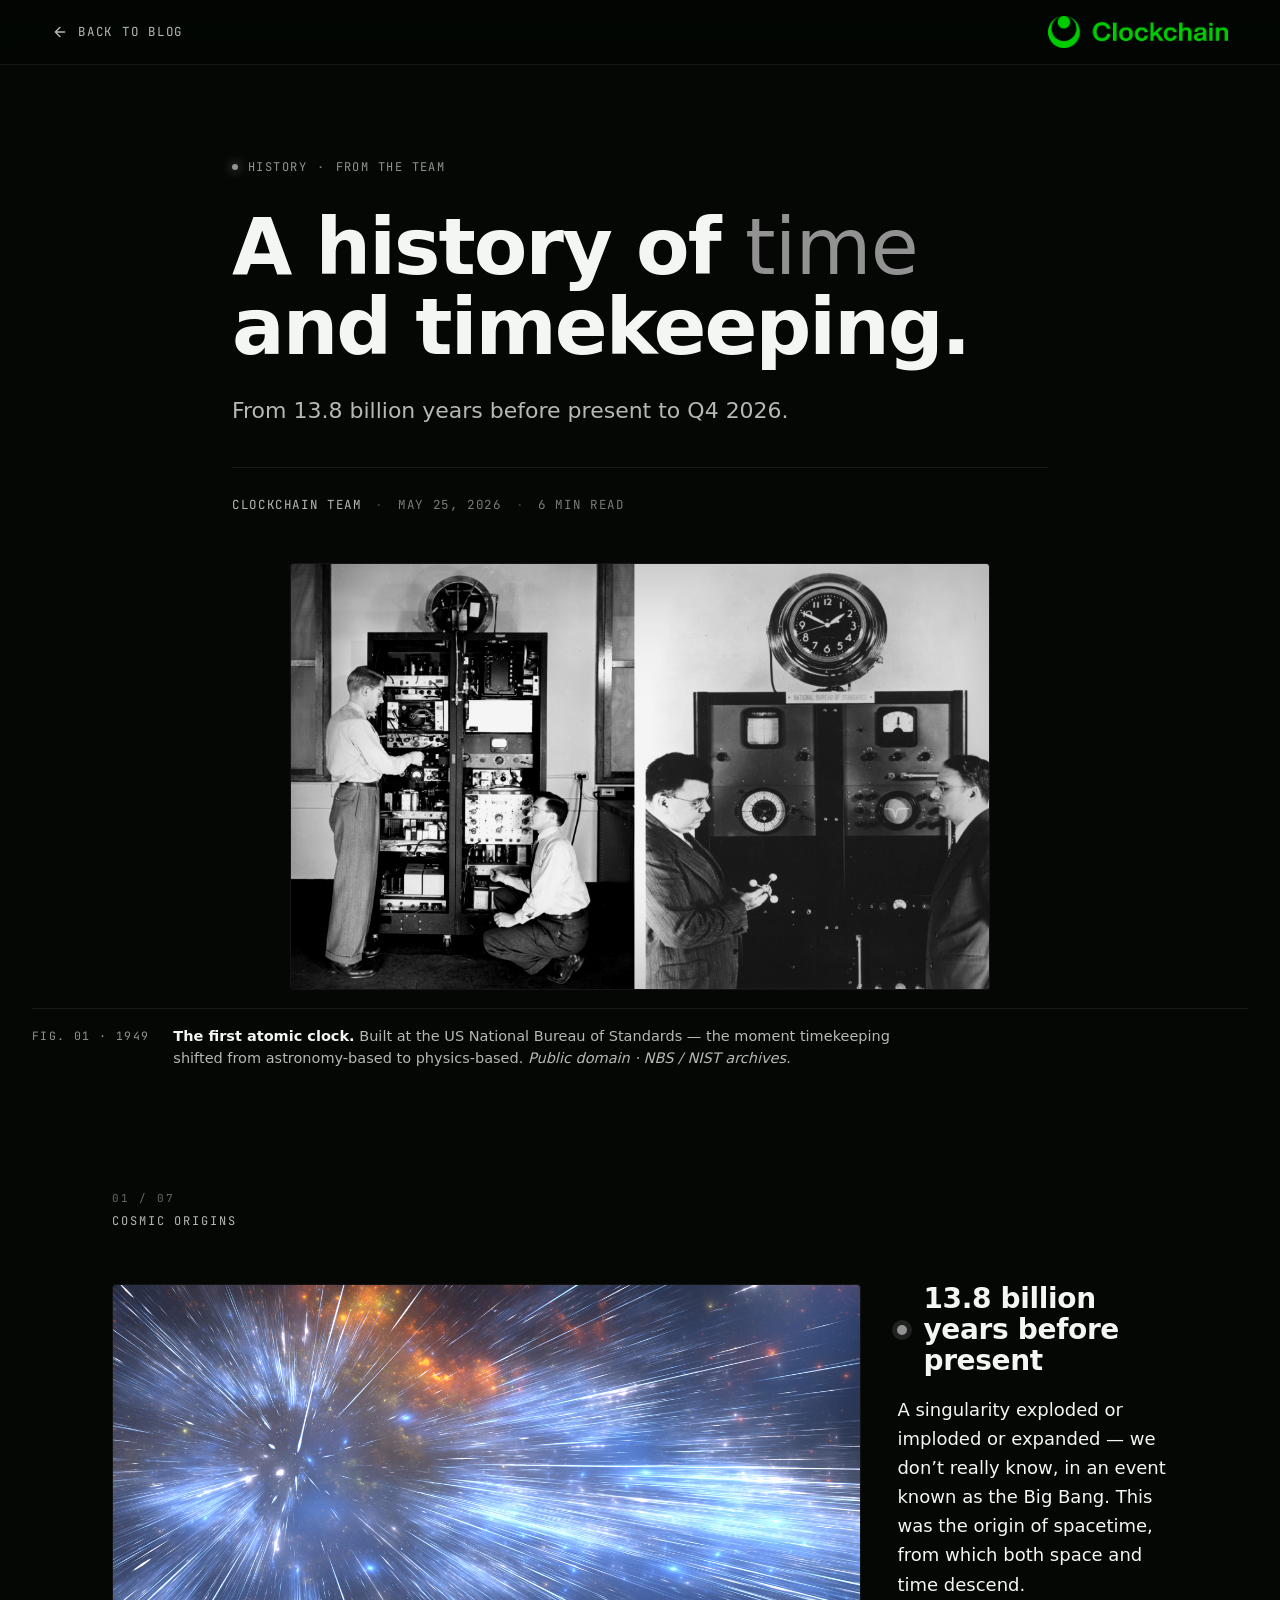
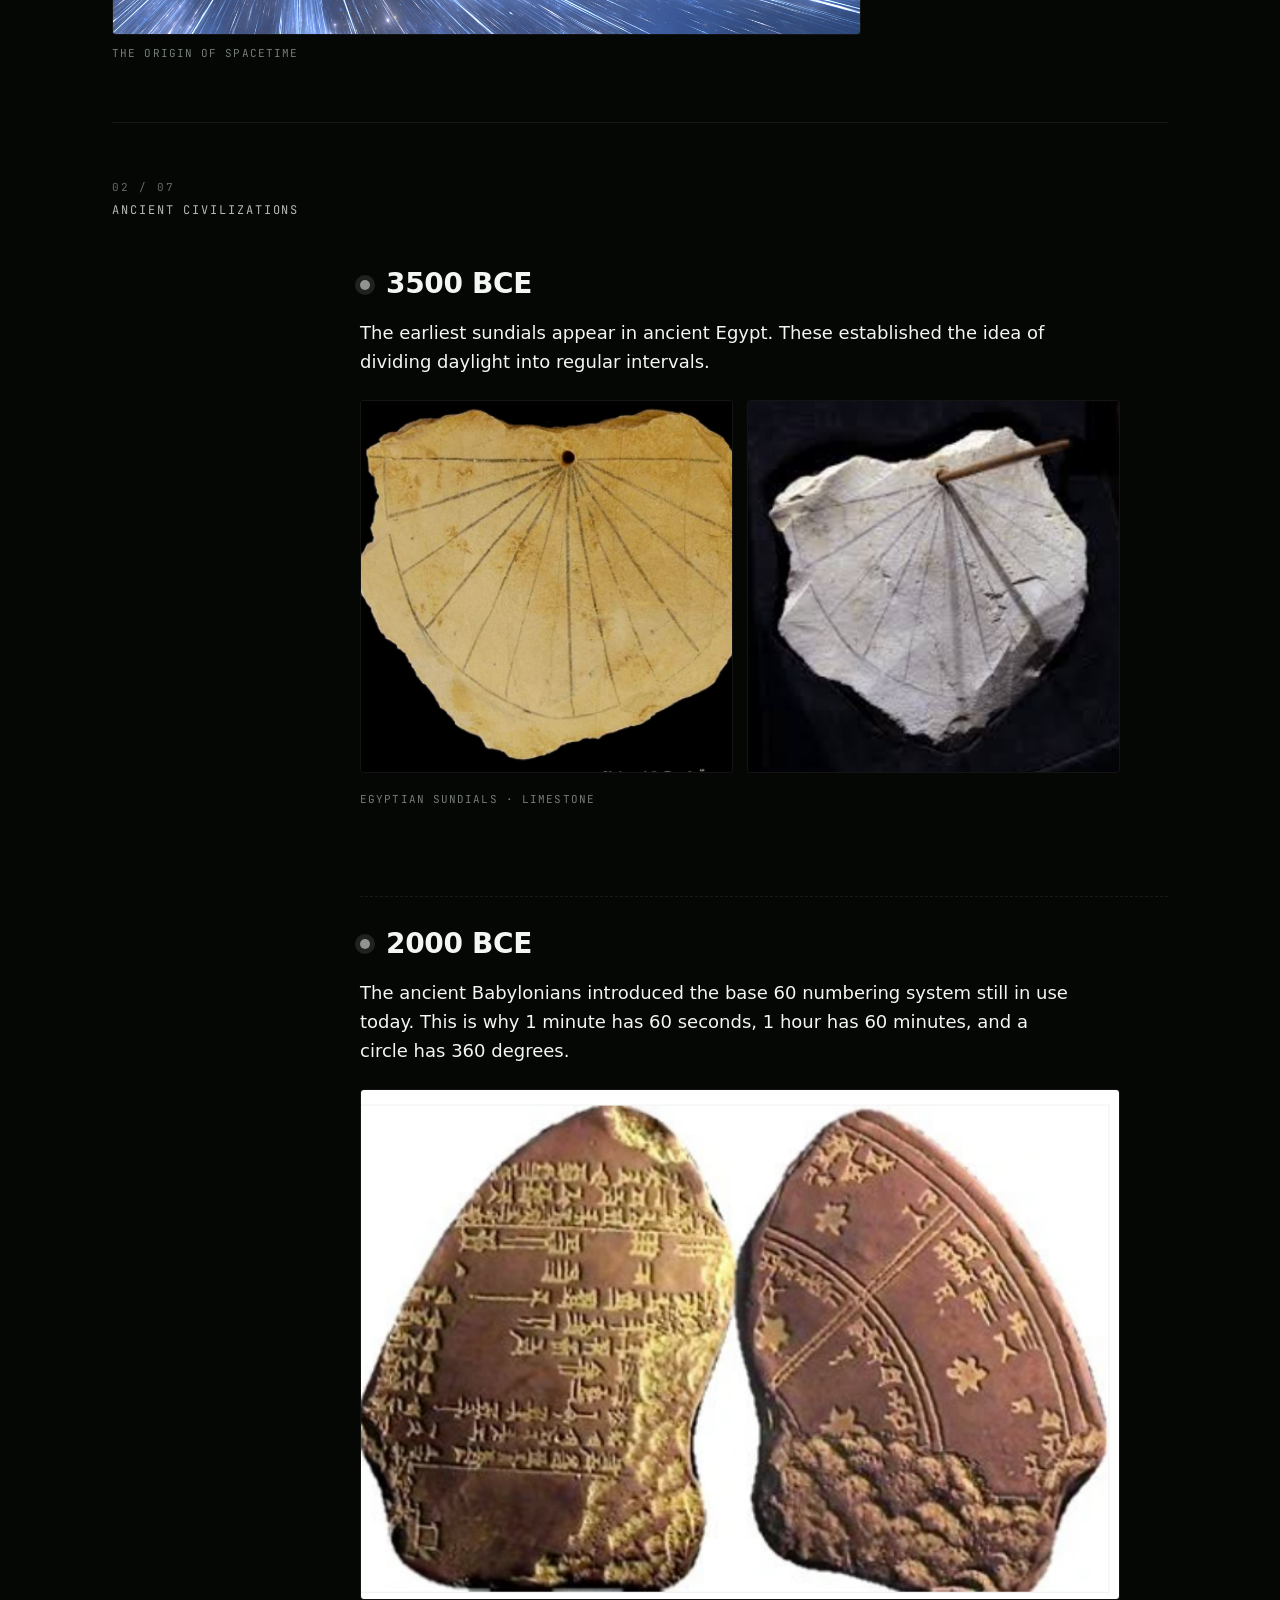
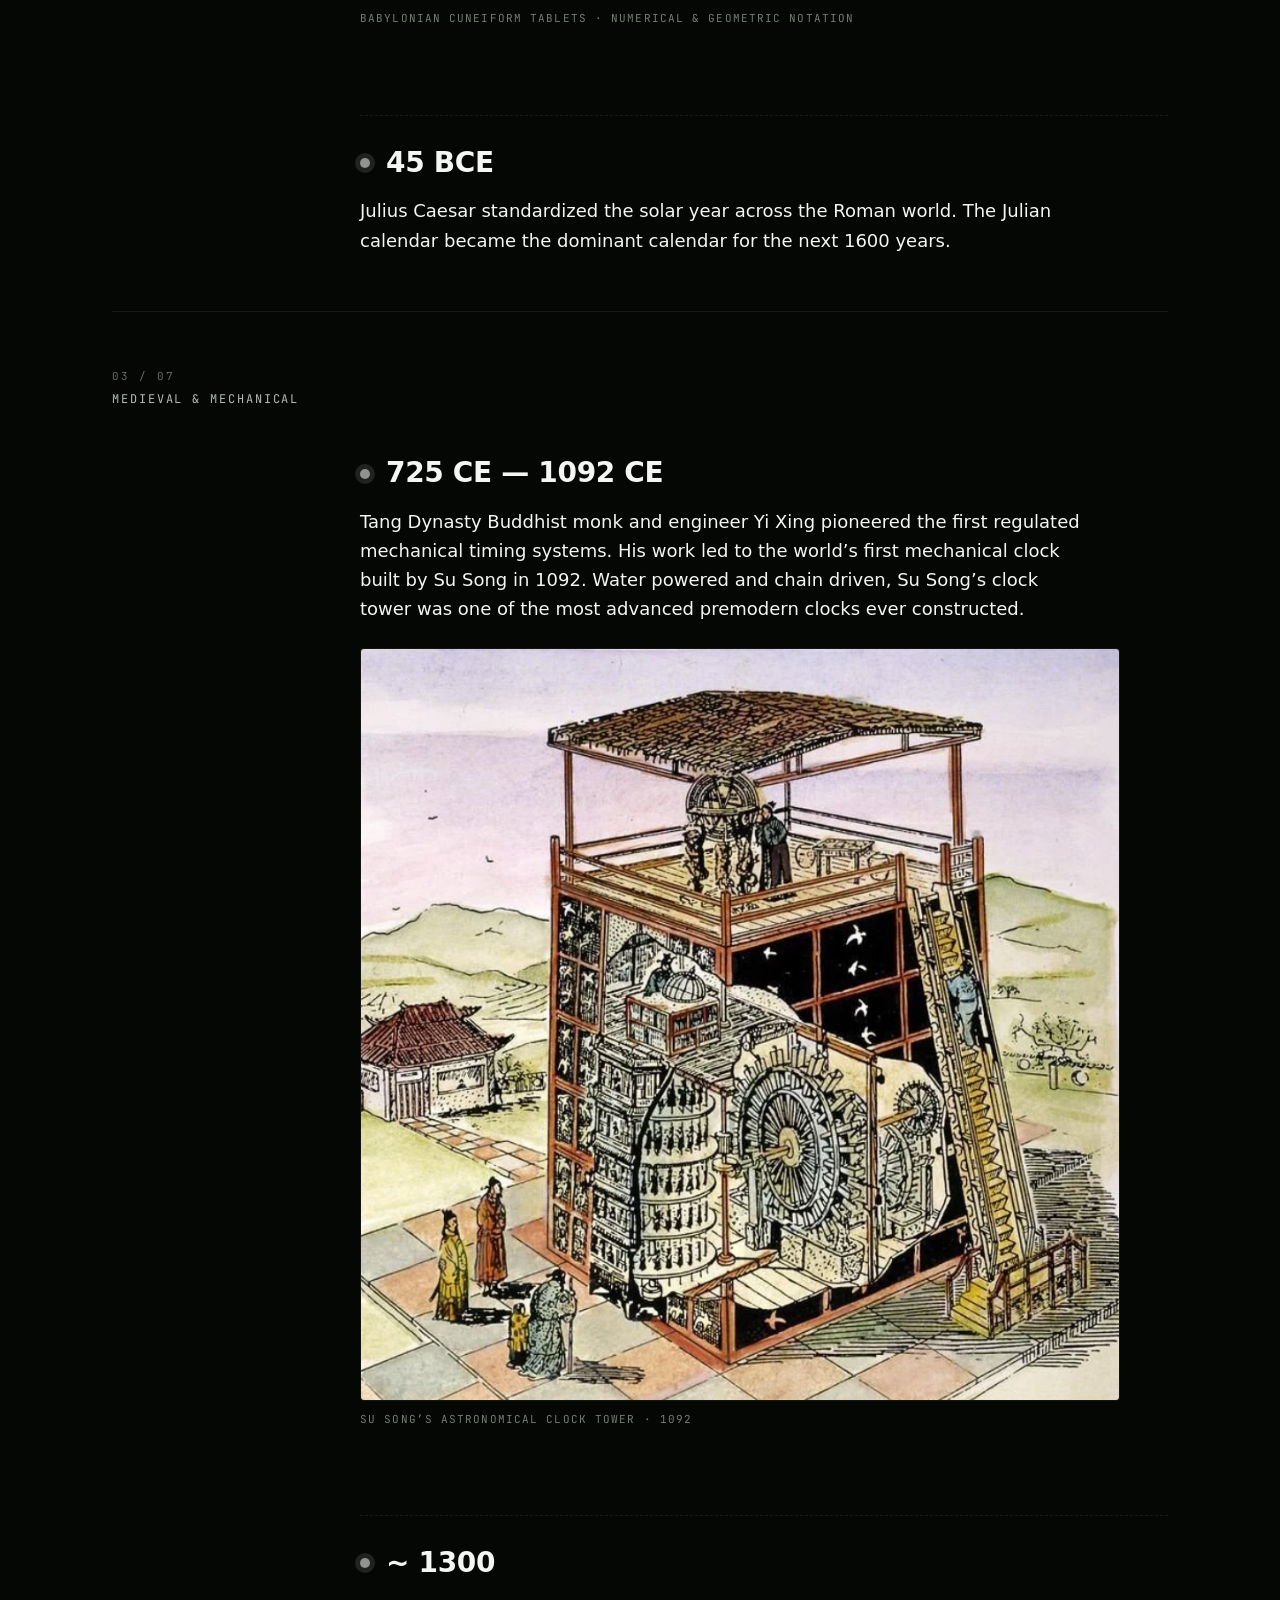
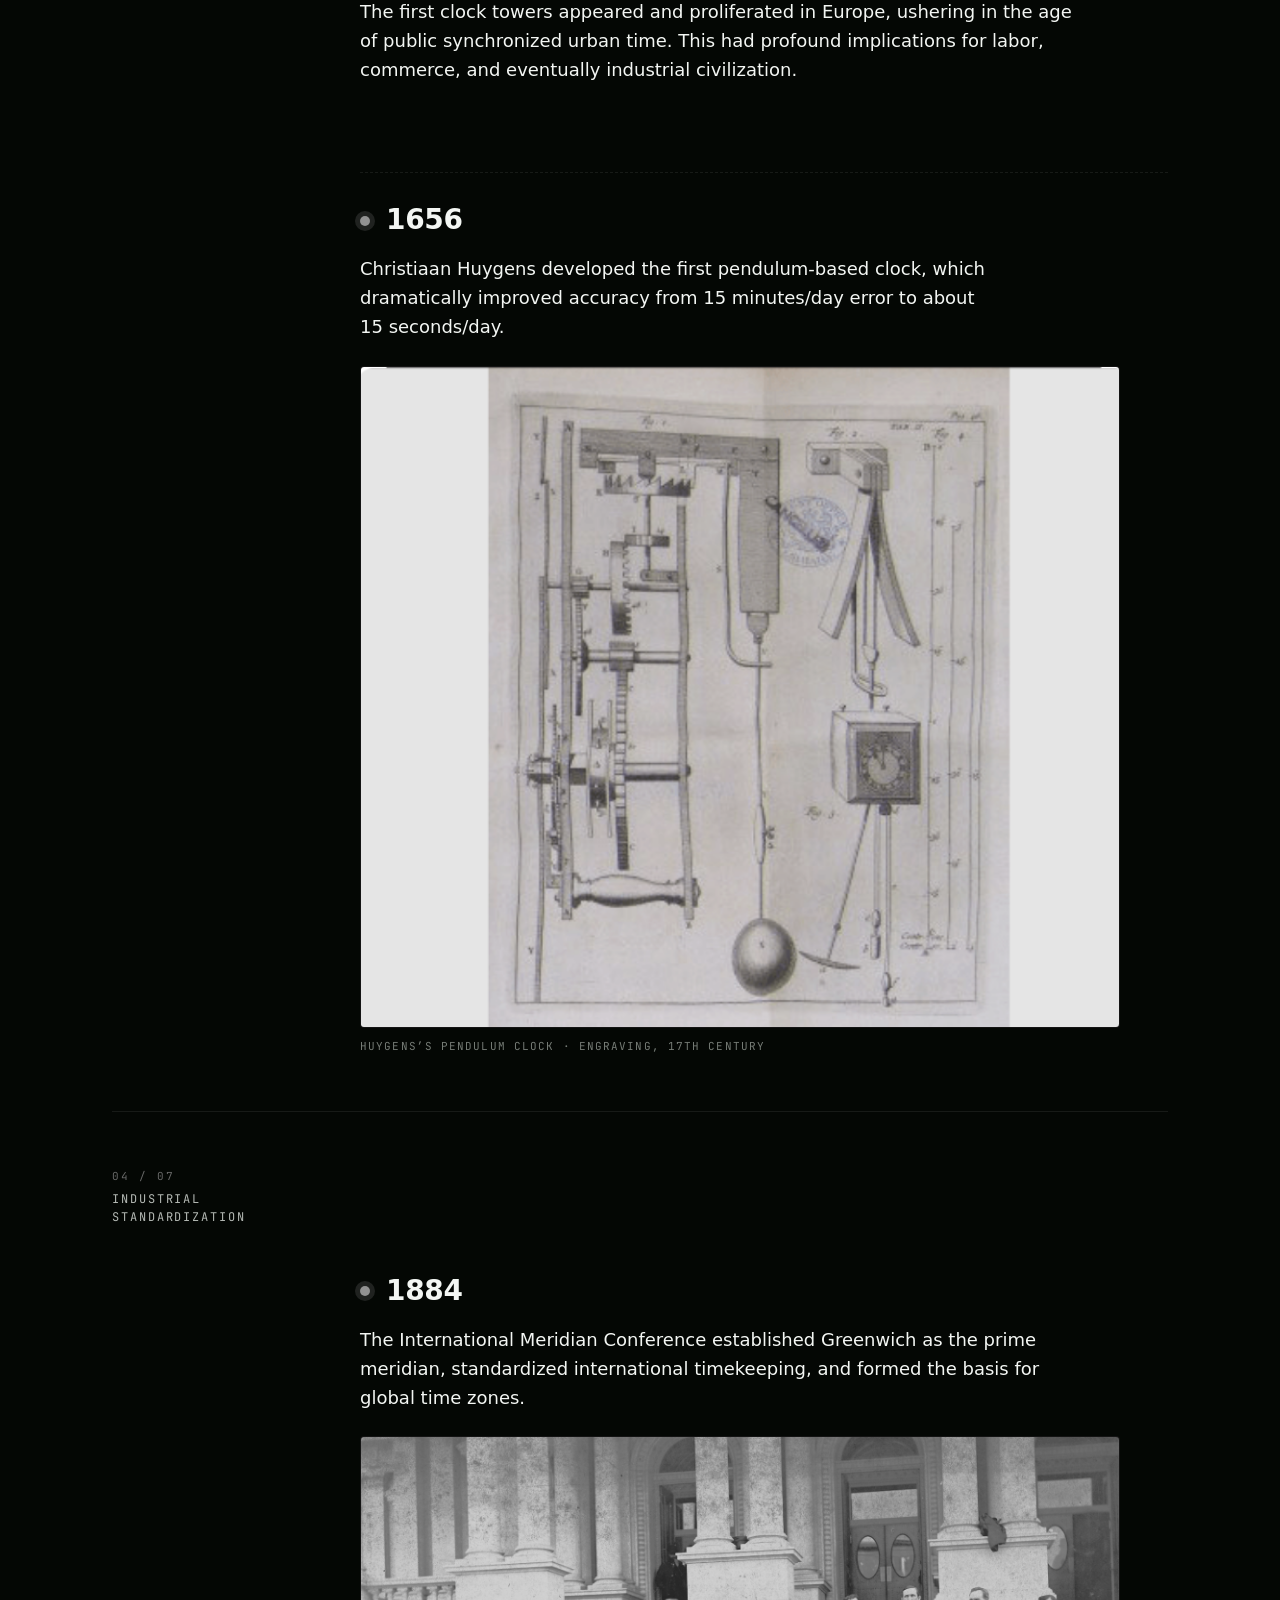
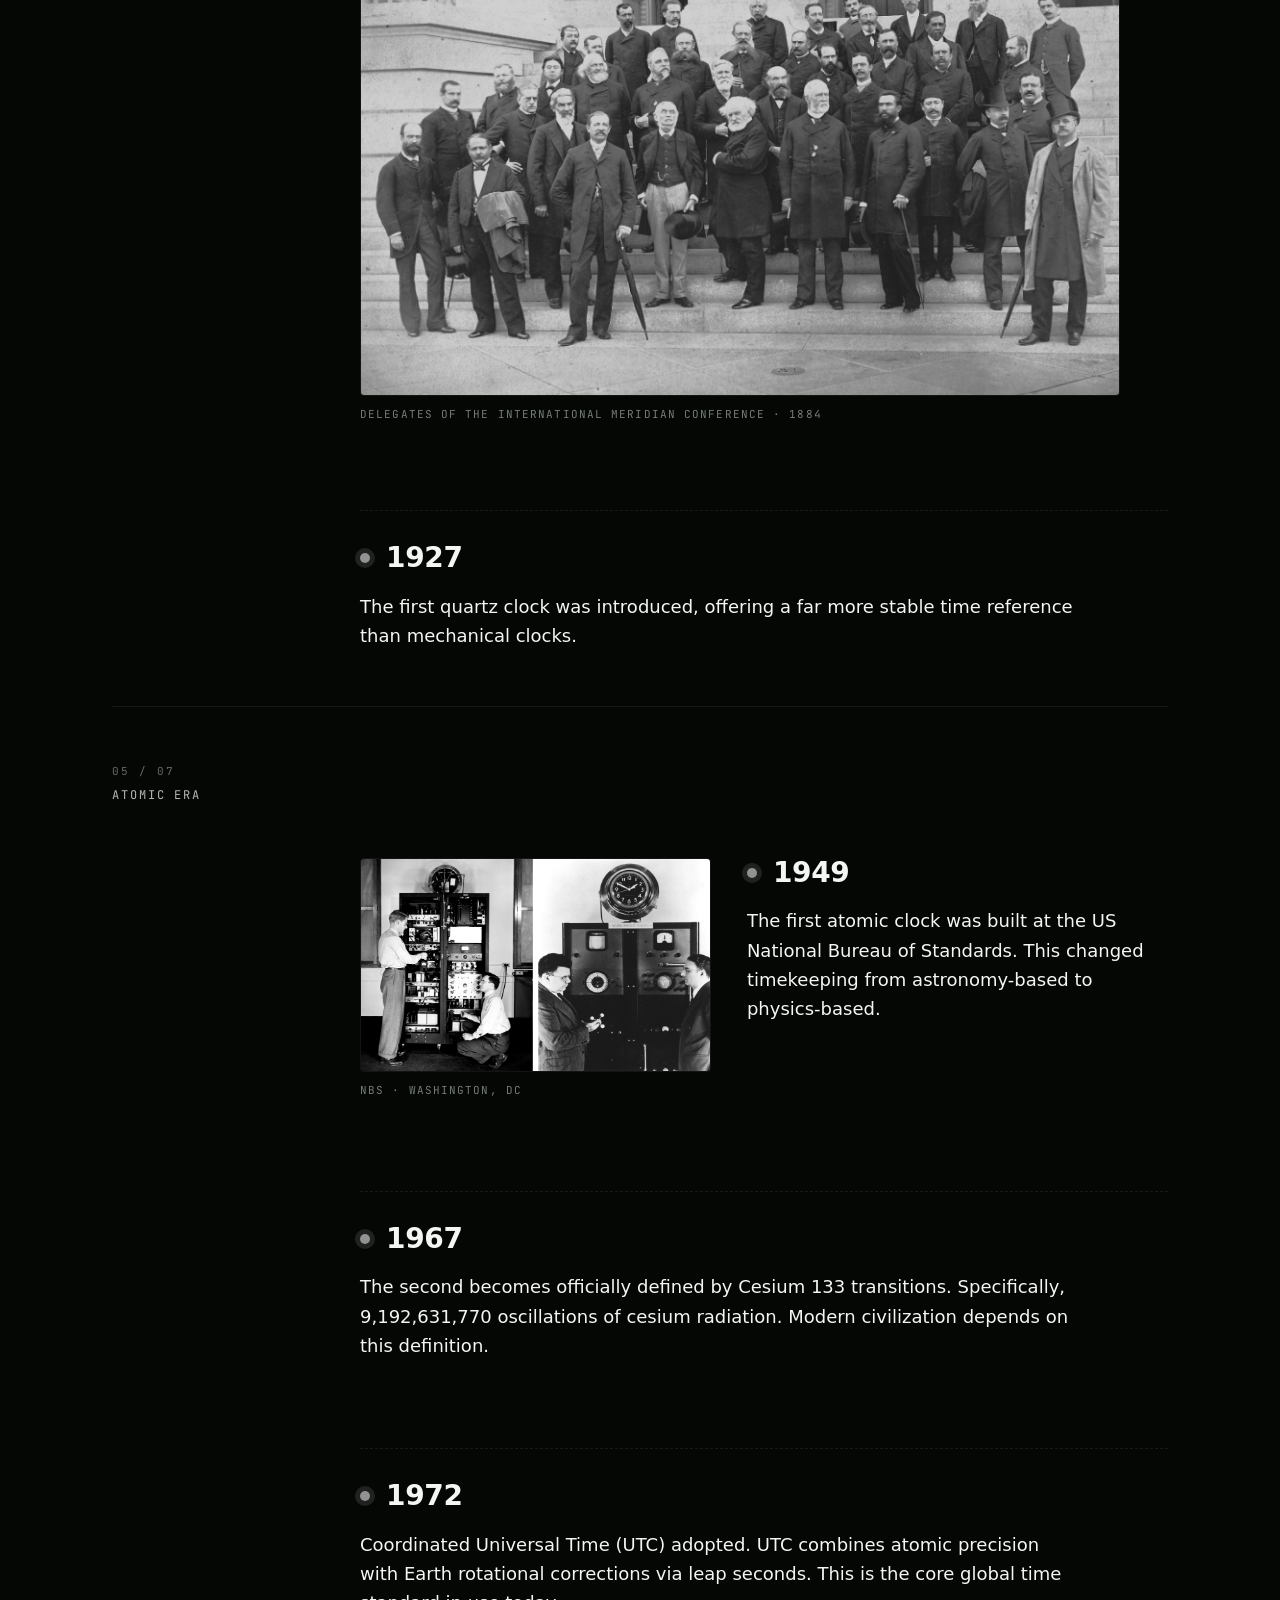
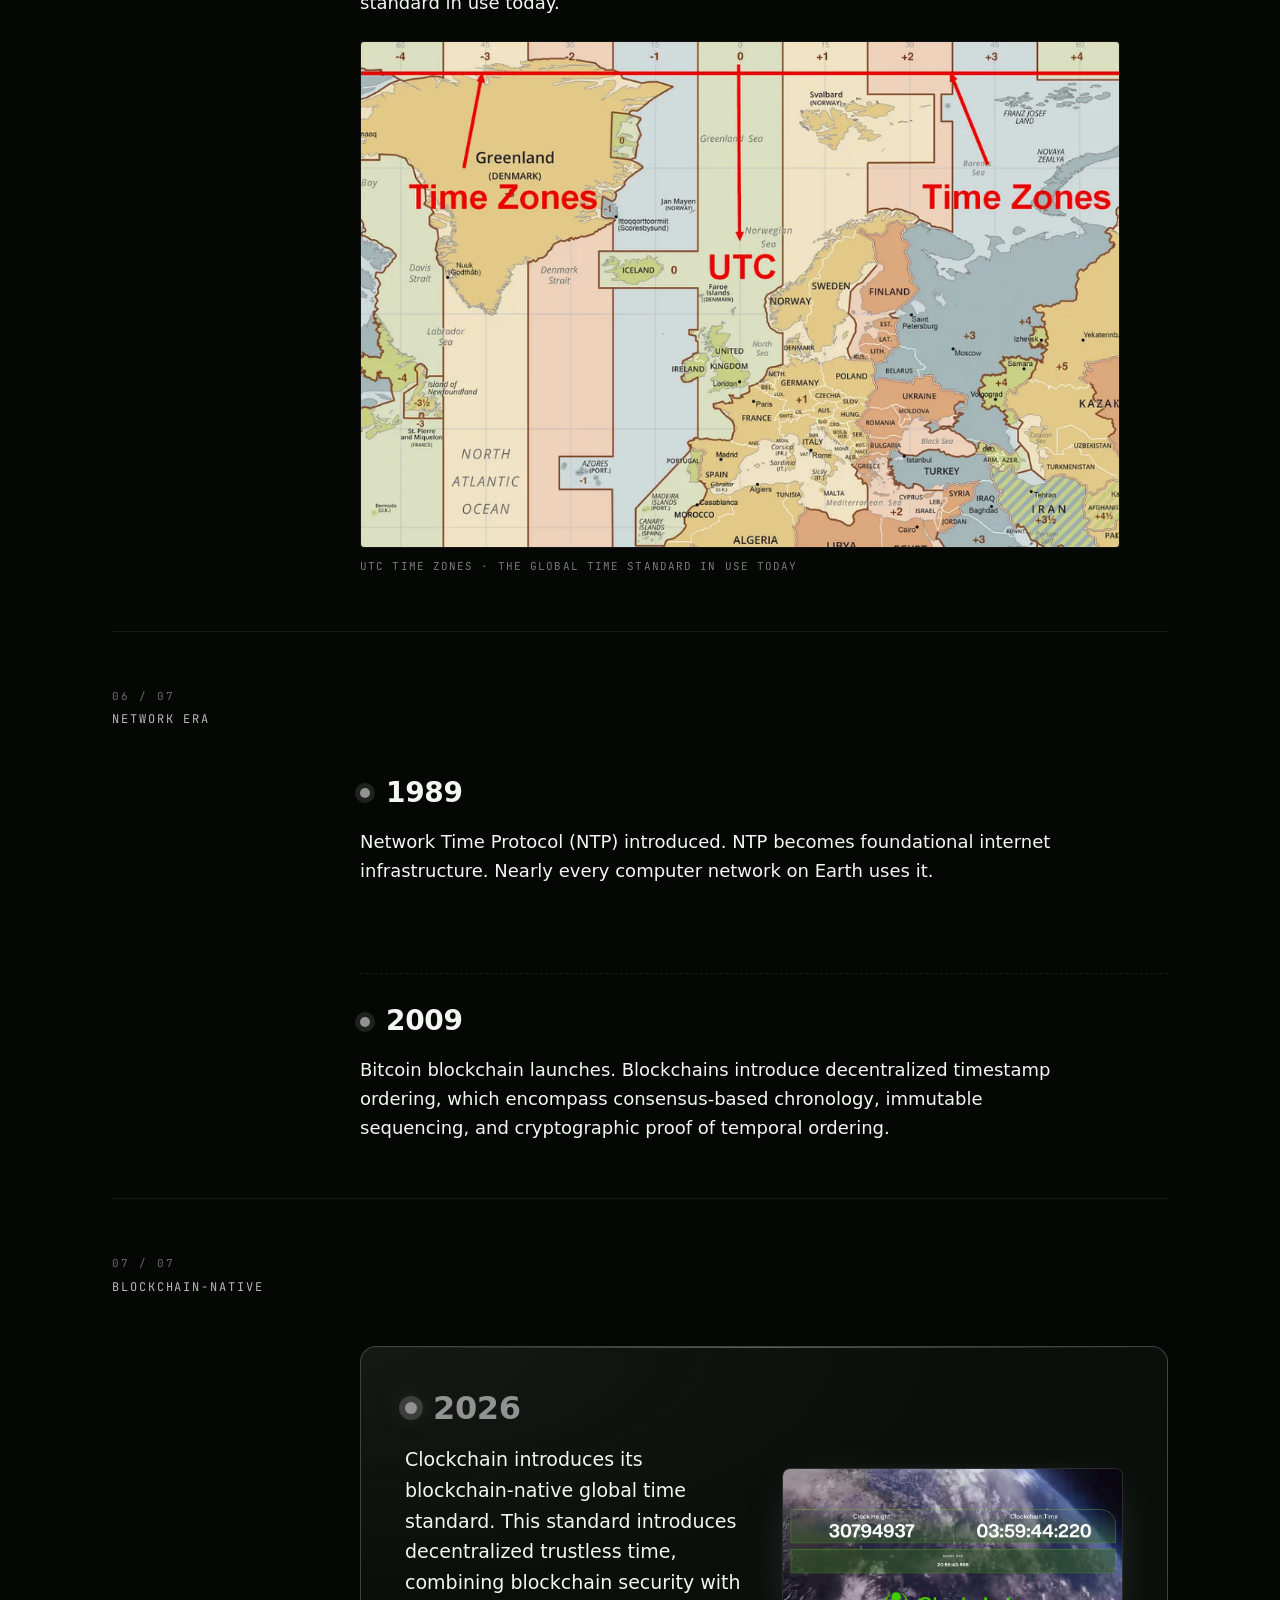
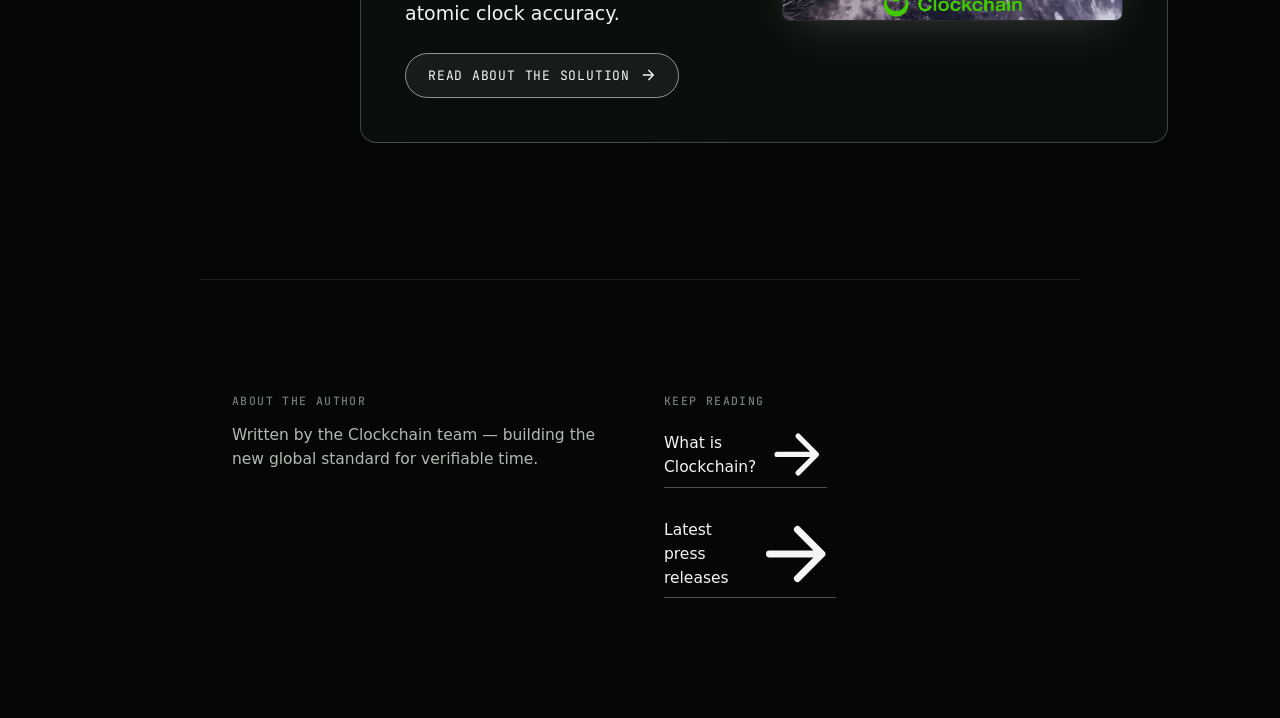
==== blog/brief-history-of-time.html @ a13af6dc "Add files via upload" ====
<!DOCTYPE html>
<html lang="en">
<head>
  <meta charset="UTF-8" />
  <meta name="viewport" content="width=device-width, initial-scale=1.0" />
  <title>A History of Time — Clockchain</title>
  <link rel="icon" type="image/png" href="../assets/clockchain-logo.png" />

  <!-- Fonts -->
  <link rel="preconnect" href="https://fonts.googleapis.com" />
  <link rel="preconnect" href="https://fonts.gstatic.com" crossorigin />
  <link href="https://fonts.googleapis.com/css2?family=Space+Grotesk:wght@300;400;500;600;700&family=JetBrains+Mono:wght@400;500;600&family=Instrument+Serif:ital@0;1&display=swap" rel="stylesheet" />

  <!-- Base site styles for tokens (colors, type) + nav/footer -->
  <link rel="stylesheet" href="../blog-base.css" />

  <!-- Article-specific styles -->
  <style>
    /* ========== Article scaffold ========== */
    .article-page {
      background: var(--bg);
      color: var(--fg);
      min-height: 100vh;
    }

    .article-back {
      position: sticky;
      top: 0;
      z-index: 50;
      backdrop-filter: blur(16px) saturate(140%);
      -webkit-backdrop-filter: blur(16px) saturate(140%);
      background: color-mix(in oklab, var(--bg), transparent 30%);
      border-bottom: 1px solid var(--line);
    }
    .article-back-inner {
      max-width: 1240px;
      margin: 0 auto;
      padding: 16px 32px;
      display: flex;
      align-items: center;
      justify-content: space-between;
      gap: 24px;
    }
    .article-back-link {
      display: inline-flex;
      align-items: center;
      gap: 10px;
      color: var(--fg-2);
      text-decoration: none;
      font-family: var(--f-mono);
      font-size: 12.5px;
      letter-spacing: 0.06em;
      text-transform: uppercase;
      transition: color 200ms ease;
    }
    .article-back-link:hover { color: var(--fg); }
    .article-back-link svg { width: 16px; height: 16px; }
    .article-back-logo img { height: 32px; width: auto; display: block; }

    /* ========== Header ========== */
    .article-header {
      max-width: 880px;
      margin: 0 auto;
      padding: 88px 32px 48px;
    }
    .article-eyebrow {
      display: inline-flex;
      align-items: center;
      gap: 10px;
      font-family: var(--f-mono);
      font-size: 12px;
      letter-spacing: 0.12em;
      text-transform: uppercase;
      color: var(--acc);
      margin-bottom: 32px;
    }
    .article-eyebrow .dot {
      width: 6px; height: 6px; border-radius: 50%;
      background: var(--acc);
      box-shadow: 0 0 12px var(--acc);
    }
    .article-eyebrow .sep { color: var(--fg-3); }
    .article-title {
      font-family: var(--f-display);
      font-size: clamp(40px, 6.2vw, 78px);
      line-height: 1.02;
      letter-spacing: -0.025em;
      font-weight: 700;
      margin: 0 0 28px;
      text-wrap: balance;
      color: var(--fg);
    }
    .article-title em {
      font-family: var(--f-display);
      font-style: normal;
      font-weight: 500;
      color: var(--acc);
      letter-spacing: -0.01em;
    }
    .article-dek {
      font-size: 22px;
      line-height: 1.45;
      color: var(--fg-2);
      max-width: 680px;
      margin: 0 0 40px;
      text-wrap: pretty;
    }
    .article-meta {
      display: flex;
      align-items: center;
      gap: 14px;
      flex-wrap: wrap;
      font-family: var(--f-mono);
      font-size: 12.5px;
      letter-spacing: 0.05em;
      text-transform: uppercase;
      color: var(--fg-3);
      padding-top: 28px;
      border-top: 1px solid var(--line);
    }
    .article-meta .author { color: var(--fg-2); }
    .article-meta .sep { color: var(--fg-3); opacity: 0.5; }

    /* ========== Hero image ========== */
    .hero-figure {
      max-width: 1400px;
      margin: 0 auto 96px;
      padding: 0 32px;
    }
    .hero-figure-frame {
      position: relative;
      border: 1px solid var(--line);
      border-radius: 4px;
      overflow: hidden;
      background: #000;
      max-width: 700px;
      margin: 0 auto;
    }
    .hero-figure-frame img {
      width: 100%;
      height: auto;
      display: block;
      filter: contrast(1.05) brightness(0.96);
    }
    .hero-figure-frame::after {
      content: "";
      position: absolute;
      inset: 0;
      box-shadow: inset 0 0 120px rgba(0,0,0,0.35);
      pointer-events: none;
    }
    .hero-caption {
      display: grid;
      grid-template-columns: auto 1fr;
      gap: 24px;
      margin-top: 18px;
      padding-top: 16px;
      border-top: 1px solid var(--line);
    }
    .hero-caption .cap-no {
      font-family: var(--f-mono);
      font-size: 11.5px;
      letter-spacing: 0.12em;
      text-transform: uppercase;
      color: var(--acc);
      padding-top: 2px;
    }
    .hero-caption .cap-text {
      font-size: 14.5px;
      line-height: 1.55;
      color: var(--fg-2);
      max-width: 720px;
    }
    .hero-caption .cap-text strong { color: var(--fg); font-weight: 600; }

    /* ========== Intro — (unused; kept in case of future restoration) ========== */
    .article-intro {
      max-width: 760px;
      margin: 0 auto 120px;
      padding: 0 32px;
    }
    .article-intro p {
      font-family: var(--f-display);
      font-size: 26px;
      line-height: 1.45;
      letter-spacing: -0.005em;
      color: var(--fg);
      margin: 0 0 24px;
      text-wrap: pretty;
    }
    .article-intro p.lead-cap::first-letter {
      font-family: var(--f-display);
      font-size: 5.2em;
      float: left;
      line-height: 0.86;
      padding: 8px 14px 0 0;
      color: var(--acc);
      font-style: normal;
      font-weight: 500;
    }

    /* Inline intro figure — small, floats right so text wraps around */
    .intro-figure {
      float: right;
      width: 240px;
      margin: 6px 0 18px 28px;
      shape-outside: margin-box;
    }
    .intro-figure img {
      width: 100%;
      height: auto;
      display: block;
      border: 1px solid var(--line);
      border-radius: 4px;
      filter: contrast(1.05) saturate(0.92);
      box-shadow: 0 12px 36px -16px color-mix(in oklab, var(--acc), transparent 60%);
    }
    .intro-figure figcaption {
      margin-top: 8px;
      font-family: var(--f-mono);
      font-size: 10.5px;
      letter-spacing: 0.1em;
      text-transform: uppercase;
      color: var(--fg-3);
      text-align: right;
    }

    /* ========== Timeline ========== */
    .timeline-wrap {
      max-width: 1120px;
      margin: 0 auto;
      padding: 0 32px 120px;
    }

    /* Era heading — left-rail label, no editorial title */
    .era {
      display: grid;
      grid-template-columns: 200px 1fr;
      gap: 48px;
      align-items: baseline;
      padding: 56px 0 18px;
      border-top: 1px solid var(--line);
      position: relative;
    }
    .era:first-child { border-top: 0; padding-top: 24px; }
    .era-label {
      font-family: var(--f-mono);
      font-size: 12px;
      letter-spacing: 0.16em;
      text-transform: uppercase;
      color: var(--fg-2);
      position: sticky;
      top: 88px;
    }
    .era-label .era-num {
      display: block;
      color: var(--acc);
      font-size: 11px;
      margin-bottom: 6px;
      opacity: 0.7;
    }

    /* Entries — vertical rail */
    .entries {
      display: grid;
      grid-template-columns: 200px 1fr;
      gap: 48px;
      margin-bottom: 16px;
    }
    .entry {
      grid-column: 2;
      display: block;
      padding: 32px 0 40px;
      position: relative;
    }
    .entry + .entry { border-top: 1px dashed var(--line); }

    .entry-year {
      font-family: var(--f-display);
      font-size: 28px;
      line-height: 1.1;
      letter-spacing: -0.012em;
      font-weight: 600;
      color: var(--fg);
      margin: 0 0 18px;
      display: inline-flex;
      align-items: center;
      gap: 16px;
    }
    .entry-year::before {
      content: "";
      width: 10px;
      height: 10px;
      border-radius: 50%;
      background: var(--acc);
      box-shadow: 0 0 0 5px color-mix(in oklab, var(--acc), transparent 80%);
      flex-shrink: 0;
    }
    .entry-body {
      font-size: 18px;
      line-height: 1.62;
      color: var(--fg);
      max-width: 720px;
      margin: 0;
      text-wrap: pretty;
    }
    .entry-body em { font-style: italic; color: var(--fg); }

    /* Inline image — full entry width */
    .entry-img-wide {
      margin: 24px 0 0;
      max-width: 760px;
    }
    .entry-img-wide img {
      width: 100%;
      height: auto;
      display: block;
      border: 1px solid var(--line);
      border-radius: 4px;
      background: #000;
    }
    .entry-img-wide figcaption {
      margin-top: 10px;
      font-family: var(--f-mono);
      font-size: 11px;
      letter-spacing: 0.1em;
      text-transform: uppercase;
      color: var(--fg-3);
    }

    /* Paired images (2-up) */
    .entry-img-pair {
      margin: 24px 0 0;
      max-width: 760px;
      display: grid;
      grid-template-columns: 1fr 1fr;
      gap: 14px;
    }
    .entry-img-pair .pair-cell {
      border: 1px solid var(--line);
      border-radius: 4px;
      overflow: hidden;
      background: #000;
      aspect-ratio: 1 / 1;
      display: flex;
      align-items: center;
      justify-content: center;
    }
    .entry-img-pair .pair-cell img {
      width: 100%;
      height: 100%;
      object-fit: cover;
      display: block;
    }
    .entry-img-pair figcaption {
      grid-column: 1 / -1;
      margin-top: 4px;
      font-family: var(--f-mono);
      font-size: 11px;
      letter-spacing: 0.1em;
      text-transform: uppercase;
      color: var(--fg-3);
    }

    /* Featured entry — image on left, text on right */
    .entry.featured { padding: 36px 0 44px; }
    .entry.featured .featured-grid {
      display: grid;
      grid-template-columns: 1fr 1.2fr;
      gap: 36px;
      align-items: start;
    }
    .entry.featured.featured-grow .featured-grid {
      grid-template-columns: 2.77fr 1fr;
    }
    .entry.featured.featured-grow { grid-column: 1 / -1; }
    .entry.featured .featured-img {
      border: 1px solid var(--line);
      border-radius: 4px;
      overflow: hidden;
      background: #000;
    }
    .entry.featured .featured-img img {
      width: 100%;
      height: auto;
      display: block;
      filter: contrast(1.04);
    }
    .entry.featured .featured-img-cap {
      font-family: var(--f-mono);
      font-size: 11px;
      letter-spacing: 0.1em;
      text-transform: uppercase;
      color: var(--fg-3);
      margin-top: 10px;
    }

    /* Climax — 2026 entry */
    .entry.climax {
      margin-top: 32px;
      padding: 44px;
      border: 1px solid color-mix(in oklab, var(--acc), transparent 60%);
      border-radius: 16px;
      background:
        radial-gradient(120% 100% at 0% 0%, color-mix(in oklab, var(--acc), transparent 92%), transparent 60%),
        color-mix(in oklab, var(--bg-elev), transparent 0%);
      position: relative;
      overflow: hidden;
    }
    .entry.climax + .entry { border-top: 0; }
    .entry.climax::before {
      content: "";
      position: absolute;
      top: -1px; left: -1px; right: -1px;
      height: 2px;
      background: linear-gradient(90deg, transparent, var(--acc), transparent);
      opacity: 0.6;
    }
    .entry.climax .climax-grid {
      display: grid;
      grid-template-columns: 1fr 1fr;
      gap: 36px;
      align-items: center;
    }
    .entry.climax .entry-year {
      color: var(--acc);
      font-size: 32px;
    }
    .entry.climax .entry-year::before {
      width: 12px; height: 12px;
      box-shadow: 0 0 0 6px color-mix(in oklab, var(--acc), transparent 70%),
                  0 0 24px color-mix(in oklab, var(--acc), transparent 50%);
    }
    .entry.climax .entry-body {
      font-size: 19px;
      color: var(--fg);
    }
    .entry.climax .climax-img {
      margin: 0;
      border: 1px solid color-mix(in oklab, var(--acc), transparent 70%);
      border-radius: 8px;
      overflow: hidden;
      background: #000;
      box-shadow: 0 12px 48px -16px color-mix(in oklab, var(--acc), transparent 60%);
    }
    .entry.climax .climax-img img {
      width: 100%;
      height: auto;
      display: block;
    }
    .entry.climax .climax-cta {
      display: inline-flex;
      align-items: center;
      gap: 10px;
      margin-top: 24px;
      padding: 12px 22px;
      border: 1px solid var(--acc);
      border-radius: 999px;
      background: color-mix(in oklab, var(--acc), transparent 90%);
      color: var(--fg);
      text-decoration: none;
      font-family: var(--f-mono);
      font-size: 13px;
      letter-spacing: 0.06em;
      text-transform: uppercase;
      transition: background 220ms ease, transform 220ms ease;
    }
    .entry.climax .climax-cta:hover {
      background: color-mix(in oklab, var(--acc), transparent 75%);
      transform: translateX(4px);
    }
    .entry.climax .climax-cta svg { width: 16px; height: 16px; }

    /* ========== Closing ========== */
    .article-foot {
      max-width: 880px;
      margin: 0 auto;
      padding: 80px 32px 120px;
      border-top: 1px solid var(--line);
    }
    .article-foot-grid {
      display: grid;
      grid-template-columns: 1fr 1fr;
      gap: 48px;
      align-items: start;
    }
    .article-foot-block h5 {
      font-family: var(--f-mono);
      font-size: 11.5px;
      letter-spacing: 0.12em;
      text-transform: uppercase;
      color: var(--fg-3);
      margin: 32px 0 14px;
      font-weight: 500;
    }
    .article-foot-block p, .article-foot-block a {
      font-size: 15.5px;
      line-height: 1.55;
      color: var(--fg-2);
    }
    .article-foot-block a {
      display: inline-flex;
      align-items: center;
      gap: 8px;
      text-decoration: none;
      color: var(--fg);
      border-bottom: 1px solid color-mix(in oklab, var(--fg), transparent 70%);
      padding-bottom: 1px;
      transition: color 200ms ease, border-color 200ms ease;
    }
    .article-foot-block a:hover {
      color: var(--acc);
      border-color: var(--acc);
    }

    /* ========== Responsive ========== */
    @media (max-width: 900px) {
      .article-header { padding: 56px 22px 32px; }
      .article-title { font-size: clamp(34px, 8vw, 52px); }
      .article-dek { font-size: 18px; }
      .hero-figure { padding: 0 22px; margin-bottom: 64px; }
      .timeline-wrap { padding: 0 22px 80px; }
      .era { grid-template-columns: 1fr; gap: 8px; padding: 40px 0 12px; }
      .era-label { position: static; }
      .entries { grid-template-columns: 1fr; gap: 0; margin-bottom: 8px; }
      .entry { grid-column: 1; padding: 24px 0 32px; }
      .entry-year { font-size: 22px; gap: 12px; }
      .entry-body { font-size: 16.5px; }
      .entry-img-wide, .entry-img-pair { max-width: 100%; }
      .entry.featured .featured-grid { grid-template-columns: 1fr; gap: 20px; }
      .entry.climax { padding: 28px 22px; }
      .entry.climax .climax-grid { grid-template-columns: 1fr; gap: 24px; }
      .entry.climax .entry-year { font-size: 26px; }
      .entry.climax .entry-body { font-size: 17px; }
      .article-foot { padding: 56px 22px 80px; }
      .article-foot-grid { grid-template-columns: 1fr; gap: 24px; }
      .article-back-inner { padding: 14px 22px; }
    }

    @media (prefers-reduced-motion: reduce) {
      * { transition: none !important; }
    }
  </style>
</head>
<body class="article-page">

  <!-- Sticky back nav -->
  <div class="article-back">
    <div class="article-back-inner">
      <a class="article-back-link" href="../index.html#blog">
        <svg viewBox="0 0 24 24" fill="none" stroke="currentColor" stroke-width="2" stroke-linecap="round" stroke-linejoin="round"><path d="M19 12H5M12 19l-7-7 7-7"/></svg>
        Back to blog
      </a>
      <a class="article-back-logo" href="../index.html" aria-label="Clockchain home">
        <img src="../assets/clockchain-logo-full.png" alt="Clockchain" />
      </a>
    </div>
  </div>

  <!-- ===== Article Header ===== -->
  <header class="article-header">
    <div class="article-eyebrow">
      <span class="dot"></span>
      <span>HISTORY</span>
      <span class="sep">·</span>
      <span>FROM THE TEAM</span>
    </div>
    <h1 class="article-title">A history of <em>time</em> and timekeeping.</h1>
    <p class="article-dek">
      From 13.8 billion years before present to Q4 2026.
    </p>
    <div class="article-meta">
      <span class="author">Clockchain Team</span>
      <span class="sep">·</span>
      <span>May 25, 2026</span>
      <span class="sep">·</span>
      <span>6 min read</span>
    </div>
  </header>

  <!-- ===== Hero image ===== -->
  <figure class="hero-figure">
    <div class="hero-figure-frame">
      <img src="../assets/blog/atomic-clock-1949.jpg" alt="The world's first atomic clock, built at the US National Bureau of Standards in 1949. Left: Harold Lyons calibrates the ammonia-line apparatus. Right: a public-facing clock dial mounted atop the apparatus." />
    </div>
    <figcaption class="hero-caption">
      <span class="cap-no">FIG. 01 · 1949</span>
      <span class="cap-text">
        <strong>The first atomic clock.</strong> Built at the US National Bureau of Standards — the moment timekeeping shifted from astronomy-based to physics-based. <em>Public domain · NBS / NIST archives.</em>
      </span>
    </figcaption>
  </figure>

  <!-- ===== Timeline ===== -->
  <main class="timeline-wrap">

    <!-- Era 01 — Cosmic Origins -->
    <div class="era">
      <div class="era-label">
        <span class="era-num">01 / 07</span>
        Cosmic Origins
      </div>
    </div>
    <div class="entries">
      <article class="entry featured featured-grow">
        <div class="featured-grid">
          <figure class="featured-img-wrap">
            <div class="featured-img">
              <img src="../assets/blog/cosmic-bigbang.png" alt="Artistic rendering of the Big Bang — a singularity expanding into spacetime." />
            </div>
            <div class="featured-img-cap">The origin of spacetime</div>
          </figure>
          <div>
            <div class="entry-year">13.8 billion years before present</div>
            <p class="entry-body">
              A singularity exploded or imploded or expanded — we don’t really know, in
              an event known as the Big Bang. This was the origin of spacetime, from
              which both space and time descend.
            </p>
          </div>
        </div>
      </article>
    </div>

    <!-- Era 02 — Ancient Civilizations -->
    <div class="era">
      <div class="era-label">
        <span class="era-num">02 / 07</span>
        Ancient Civilizations
      </div>
    </div>
    <div class="entries">
      <article class="entry">
        <div class="entry-year">3500 BCE</div>
        <p class="entry-body">
          The earliest sundials appear in ancient Egypt. These established the idea of
          dividing daylight into regular intervals.
        </p>
        <figure class="entry-img-pair">
          <div class="pair-cell"><img src="../assets/blog/sundial-a.png" alt="Ancient Egyptian sundial — a fan of radial lines etched into limestone." /></div>
          <div class="pair-cell"><img src="../assets/blog/sundial-b.png" alt="Ancient Egyptian sundial with central gnomon, casting a shadow across radial hour markers." /></div>
          <figcaption>Egyptian sundials · limestone</figcaption>
        </figure>
      </article>

      <article class="entry">
        <div class="entry-year">2000 BCE</div>
        <p class="entry-body">
          The ancient Babylonians introduced the base 60 numbering system still in use
          today. This is why 1 minute has 60 seconds, 1 hour has 60 minutes, and a
          circle has 360 degrees.
        </p>
        <figure class="entry-img-wide">
          <img src="../assets/blog/babylonian-base60.png" alt="Babylonian cuneiform tablets showing numerical and geometric notation." />
          <figcaption>Babylonian cuneiform tablets · numerical &amp; geometric notation</figcaption>
        </figure>
      </article>

      <article class="entry">
        <div class="entry-year">45 BCE</div>
        <p class="entry-body">
          Julius Caesar standardized the solar year across the Roman world. The Julian
          calendar became the dominant calendar for the next 1600 years.
        </p>
      </article>
    </div>

    <!-- Era 03 — Medieval & Mechanical -->
    <div class="era">
      <div class="era-label">
        <span class="era-num">03 / 07</span>
        Medieval &amp; Mechanical
      </div>
    </div>
    <div class="entries">
      <article class="entry">
        <div class="entry-year">725 CE — 1092 CE</div>
        <p class="entry-body">
          Tang Dynasty Buddhist monk and engineer Yi Xing pioneered the first regulated
          mechanical timing systems. His work led to the world’s first mechanical clock
          built by Su Song in 1092. Water powered and chain driven, Su Song’s clock
          tower was one of the most advanced premodern clocks ever constructed.
        </p>
        <figure class="entry-img-wide">
          <img src="../assets/blog/yi-xing-su-song.png" alt="Illustration of Su Song’s 11th-century water-powered astronomical clock tower." />
          <figcaption>Su Song’s astronomical clock tower · 1092</figcaption>
        </figure>
      </article>

      <article class="entry">
        <div class="entry-year">~ 1300</div>
        <p class="entry-body">
          The first clock towers appeared and proliferated in Europe, ushering in the
          age of public synchronized urban time. This had profound implications for
          labor, commerce, and eventually industrial civilization.
        </p>
      </article>

      <article class="entry">
        <div class="entry-year">1656</div>
        <p class="entry-body">
          Christiaan Huygens developed the first pendulum-based clock, which
          dramatically improved accuracy from 15 minutes/day error to about 15
          seconds/day.
        </p>
        <figure class="entry-img-wide">
          <img src="../assets/blog/huygens-pendulum.png" alt="Engraving of Christiaan Huygens’s pendulum clock mechanism, 17th century." />
          <figcaption>Huygens’s pendulum clock · engraving, 17th century</figcaption>
        </figure>
      </article>
    </div>

    <!-- Era 04 — Industrial Standardization -->
    <div class="era">
      <div class="era-label">
        <span class="era-num">04 / 07</span>
        Industrial Standardization
      </div>
    </div>
    <div class="entries">
      <article class="entry">
        <div class="entry-year">1884</div>
        <p class="entry-body">
          The International Meridian Conference established Greenwich as the prime
          meridian, standardized international timekeeping, and formed the basis for
          global time zones.
        </p>
        <figure class="entry-img-wide">
          <img src="../assets/blog/greenwich-meridian.png" alt="Delegates of the 1884 International Meridian Conference photographed on the steps of the US Capitol." />
          <figcaption>Delegates of the International Meridian Conference · 1884</figcaption>
        </figure>
      </article>

      <article class="entry">
        <div class="entry-year">1927</div>
        <p class="entry-body">
          The first quartz clock was introduced, offering a far more stable time
          reference than mechanical clocks.
        </p>
      </article>
    </div>

    <!-- Era 05 — Atomic Era -->
    <div class="era">
      <div class="era-label">
        <span class="era-num">05 / 07</span>
        Atomic Era
      </div>
    </div>
    <div class="entries">
      <article class="entry featured">
        <div class="featured-grid">
          <figure class="featured-img-wrap">
            <div class="featured-img">
              <img src="../assets/blog/atomic-clock-1949.jpg" alt="The first atomic clock at the US National Bureau of Standards, 1949." />
            </div>
            <div class="featured-img-cap">NBS · Washington, DC</div>
          </figure>
          <div>
            <div class="entry-year">1949</div>
            <p class="entry-body">
              The first atomic clock was built at the US National Bureau of Standards.
              This changed timekeeping from astronomy-based to physics-based.
            </p>
          </div>
        </div>
      </article>

      <article class="entry">
        <div class="entry-year">1967</div>
        <p class="entry-body">
          The second becomes officially defined by Cesium 133 transitions.
          Specifically, 9,192,631,770 oscillations of cesium radiation. Modern
          civilization depends on this definition.
        </p>
      </article>

      <article class="entry">
        <div class="entry-year">1972</div>
        <p class="entry-body">
          Coordinated Universal Time (UTC) adopted. UTC combines atomic precision with
          Earth rotational corrections via leap seconds. This is the core global time
          standard in use today.
        </p>
        <figure class="entry-img-wide">
          <img src="../assets/blog/utc.png" alt="World map showing UTC time zones across Europe and the North Atlantic." />
          <figcaption>UTC time zones · the global time standard in use today</figcaption>
        </figure>
      </article>
    </div>

    <!-- Era 06 — Network Era -->
    <div class="era">
      <div class="era-label">
        <span class="era-num">06 / 07</span>
        Network Era
      </div>
    </div>
    <div class="entries">
      <article class="entry">
        <div class="entry-year">1989</div>
        <p class="entry-body">
          Network Time Protocol (NTP) introduced. NTP becomes foundational internet
          infrastructure. Nearly every computer network on Earth uses it.
        </p>
      </article>

      <article class="entry">
        <div class="entry-year">2009</div>
        <p class="entry-body">
          Bitcoin blockchain launches. Blockchains introduce decentralized timestamp
          ordering, which encompass consensus-based chronology, immutable sequencing,
          and cryptographic proof of temporal ordering.
        </p>
      </article>
    </div>

    <!-- Era 07 — Blockchain-Native (climax) -->
    <div class="era">
      <div class="era-label">
        <span class="era-num">07 / 07</span>
        Blockchain-Native
      </div>
    </div>
    <div class="entries">
      <article class="entry climax">
        <div class="climax-grid">
          <div>
            <div class="entry-year">2026</div>
            <p class="entry-body">
              Clockchain introduces its blockchain-native global time standard. This
              standard introduces decentralized trustless time, combining blockchain
              security with atomic clock accuracy.
            </p>
            <a class="climax-cta" href="../index.html#solution">
              Read about the solution
              <svg viewBox="0 0 24 24" fill="none" stroke="currentColor" stroke-width="2" stroke-linecap="round" stroke-linejoin="round"><path d="M5 12h14M13 5l7 7-7 7"/></svg>
            </a>
          </div>
          <figure class="climax-img">
            <img src="../assets/blog/clockchain-illustration.png" alt="Clockchain display: Clock Height, Clockchain Time, and System Time overlaid on Earth from space." />
          </figure>
        </div>
      </article>
    </div>
  </main>

  <!-- ===== Foot ===== -->
  <footer class="article-foot">
    <div class="article-foot-grid">
      <div class="article-foot-block">
        <h5>About the author</h5>
        <p>Written by the Clockchain team — building the new global standard for verifiable time.</p>
      </div>
      <div class="article-foot-block">
        <h5>Keep reading</h5>
        <a href="../index.html#solution">
          What is Clockchain?
          <svg viewBox="0 0 24 24" fill="none" stroke="currentColor" stroke-width="2" stroke-linecap="round" stroke-linejoin="round"><path d="M5 12h14M13 5l7 7-7 7"/></svg>
        </a>
        <br/><br/>
        <a href="../index.html#news">
          Latest press releases
          <svg viewBox="0 0 24 24" fill="none" stroke="currentColor" stroke-width="2" stroke-linecap="round" stroke-linejoin="round"><path d="M5 12h14M13 5l7 7-7 7"/></svg>
        </a>
      </div>
    </div>
  </footer>

</body>
</html>
---- blog-base.css ----
/* ========== Clockchain 2026 — Design System ========== */

:root {
  /* Surface — DARK (default) */
  --bg: oklch(0.12 0.012 150);
  --bg-deep: oklch(0.07 0.01 150);
  --bg-elev: oklch(0.16 0.012 150);
  --panel: oklch(0.22 0.014 150 / 0.55);
  --panel-2: oklch(0.28 0.014 150 / 0.45);
  --line: oklch(1 0 0 / 0.08);
  --line-strong: oklch(1 0 0 / 0.18);

  /* Text */
  --fg: oklch(0.97 0.005 145);
  --fg-2: oklch(0.78 0.008 145);
  --fg-3: oklch(0.58 0.012 145);
  --fg-4: oklch(0.42 0.014 145);

  /* Neutral structural accent (was steel blue) — used for rims, glows, illustration line work. Green --state is the sole brand accent. */
  --acc: oklch(0.66 0 0);
  --acc-2: oklch(0.66 0 0);
  --acc-dim: oklch(0.5 0 0);
  --acc-glow: oklch(0.66 0 0 / 0.45);

  /* State / brand accent — bright green #00cc00. Logo, Clockchain wordmark, LIVE, primary CTA */
  --state: oklch(0.72 0.255 142);
  --state-2: oklch(0.72 0.255 142);
  --state-dim: oklch(0.5 0.25 142);
  --state-glow: oklch(0.72 0.255 142 / 0.45);

  /* Deep teal #2c8769 — used for deep tints, secondary fills, hover layers */
  --acc-deep: oklch(0.52 0.10 165);
  --acc-deep-glow: oklch(0.52 0.10 165 / 0.45);

  /* Pale blue #bddbe8 — soft ambient tone, faint glows, light-theme accent */
  --acc-pale: oklch(0.87 0.029 220);
  --acc-pale-glow: oklch(0.87 0.029 220 / 0.35);

  /* Type */
  --f-display: "Manrope", ui-sans-serif, system-ui, sans-serif;
  --f-sans: "Manrope", ui-sans-serif, system-ui, sans-serif;
  --f-mono: "JetBrains Mono", ui-monospace, "SF Mono", Menlo, monospace;

  /* Metrics */
  --maxw: 1440px;
  --gut: clamp(20px, 4vw, 56px);
}

/* Typeface toggle — Manrope is the default; toggle for comparison */
:root[data-typeface="space-grotesk"] {
  --f-display: "Space Grotesk", ui-sans-serif, system-ui, sans-serif;
  --f-sans: "Space Grotesk", ui-sans-serif, system-ui, sans-serif;
}
:root[data-typeface="manrope"] {
  --f-display: "Manrope", ui-sans-serif, system-ui, sans-serif;
  --f-sans: "Manrope", ui-sans-serif, system-ui, sans-serif;
}
:root[data-typeface="hanken"] {
  --f-display: "Hanken Grotesk", ui-sans-serif, system-ui, sans-serif;
  --f-sans: "Hanken Grotesk", ui-sans-serif, system-ui, sans-serif;
}

* { box-sizing: border-box; margin: 0; padding: 0; }
html, body { background: var(--bg); color: var(--fg); }
html { scroll-behavior: smooth; }
body {
  font-family: var(--f-sans);
  font-weight: 400;
  line-height: 1.5;
  -webkit-font-smoothing: antialiased;
  overflow-x: hidden;
  background:
    radial-gradient(1200px 700px at 80% -10%, oklch(0.4 0.16 142 / 0.18), transparent 60%),
    radial-gradient(900px 600px at -10% 30%, oklch(0.4 0.16 142 / 0.10), transparent 60%),
    var(--bg);
  background-attachment: fixed;
}

a { color: inherit; text-decoration: none; }
img, svg { display: block; max-width: 100%; }

/* Selection */
::selection { background: var(--acc); color: var(--bg-deep); }

/* Scrollbar */
::-webkit-scrollbar { width: 10px; height: 10px; }
::-webkit-scrollbar-track { background: var(--bg-deep); }
::-webkit-scrollbar-thumb { background: oklch(0.3 0.02 145); border-radius: 8px; }
::-webkit-scrollbar-thumb:hover { background: var(--acc-dim); }

/* ========== Utility ========== */
.shell { max-width: var(--maxw); margin: 0 auto; padding: 0 var(--gut); }
.eyebrow {
  font-family: var(--f-mono);
  font-size: 11px;
  letter-spacing: 0.16em;
  text-transform: uppercase;
  color: var(--fg-3);
  display: inline-flex;
  align-items: center;
  gap: 10px;
}
.eyebrow::before {
  content: "";
  display: inline-block;
  width: 6px; height: 6px; border-radius: 999px;
  background: var(--acc);
  box-shadow: 0 0 12px var(--acc-glow);
}

/* ---- Liquid glass: subtle base + gradient inner border via ::before ---- */
.glass, .glass-2, .liquid-glass {
  position: relative;
  overflow: hidden;
  background: oklch(1 0 0 / 0.02);
  background-blend-mode: luminosity;
  backdrop-filter: blur(14px) saturate(150%);
  -webkit-backdrop-filter: blur(14px) saturate(150%);
  box-shadow:
    inset 0 1px 1px oklch(1 0 0 / 0.10),
    0 24px 60px -40px oklch(0 0 0 / 0.6);
  border: none;
  border-radius: 22px;
}
.glass-2 { border-radius: 26px; }
.glass::before, .glass-2::before, .liquid-glass::before {
  content: "";
  position: absolute; inset: 0;
  border-radius: inherit;
  padding: 1.4px;
  background: linear-gradient(
    180deg,
    oklch(1 0 0 / 0.45) 0%,
    oklch(1 0 0 / 0.15) 20%,
    oklch(1 0 0 / 0) 40%,
    oklch(1 0 0 / 0) 60%,
    oklch(1 0 0 / 0.12) 80%,
    oklch(1 0 0 / 0.4) 100%
  );
  -webkit-mask: linear-gradient(#fff 0 0) content-box, linear-gradient(#fff 0 0);
  -webkit-mask-composite: xor;
          mask-composite: exclude;
  pointer-events: none;
  z-index: 1;
}
.glass-2 {
  background:
    linear-gradient(180deg, oklch(1 0 0 / 0.035), oklch(1 0 0 / 0.005)),
    oklch(1 0 0 / 0.02);
}
/* Make sure card contents sit above the ::before border */
.glass > *, .glass-2 > *, .liquid-glass > * { position: relative; z-index: 2; }
[data-theme="light"] .glass,
[data-theme="light"] .glass-2,
[data-theme="light"] .liquid-glass {
  background: oklch(1 0 0 / 0.5);
  /* On pure white, define cards with a hairline ring + soft lift so edges read */
  box-shadow:
    inset 0 0 0 1px oklch(0 0 0 / 0.07),
    inset 0 1px 1px oklch(1 0 0 / 0.8),
    0 16px 40px -26px oklch(0 0 0 / 0.16);
}
[data-theme="light"] .glass::before,
[data-theme="light"] .glass-2::before,
[data-theme="light"] .liquid-glass::before {
  background: linear-gradient(
    180deg,
    oklch(0 0 0 / 0.22) 0%,
    oklch(0 0 0 / 0.10) 20%,
    oklch(0 0 0 / 0) 40%,
    oklch(0 0 0 / 0) 60%,
    oklch(0 0 0 / 0.06) 80%,
    oklch(0 0 0 / 0.18) 100%
  );
}

/* Reveal */
.reveal {
  opacity: 0;
  transform: translateY(36px);
  transition:
    opacity 1.6s cubic-bezier(.16,1,.3,1),
    transform 2s cubic-bezier(.16,1,.3,1);
  transition-delay: var(--d, 0ms);
}
.reveal.in { opacity: 1; transform: none; }

/* Directional reveals — slide in from edges */
.reveal[data-reveal="left"]  { transform: translateX(-44vw); }
.reveal[data-reveal="right"] { transform: translateX(44vw); }
.reveal[data-reveal="left"].in,
.reveal[data-reveal="right"].in { transform: none; }

/* Swipe reveals — like data-reveal but triggered on scroll-into-view (not at load).
   Use for content below the fold that should swipe in from off-canvas. */
.reveal[data-swipe="left"]  { transform: translate3d(-55vw, 0, 0); opacity: 0; }
.reveal[data-swipe="right"] { transform: translate3d(55vw, 0, 0); opacity: 0; }
.reveal[data-swipe="left"],
.reveal[data-swipe="right"] {
  transition:
    opacity 1.6s cubic-bezier(.16,1,.3,1),
    transform 2s cubic-bezier(.16,1,.3,1);
  transition-delay: var(--d, 0ms);
}
.reveal[data-swipe="left"].in,
.reveal[data-swipe="right"].in {
  transform: translate3d(0, 0, 0);
  opacity: 1;
}

/* ========== Background grid layer ========== */
.bg-grid {
  position: fixed; inset: 0; pointer-events: none; z-index: 0;
  background-image:
    linear-gradient(to right, oklch(1 0 0 / 0.025) 1px, transparent 1px),
    linear-gradient(to bottom, oklch(1 0 0 / 0.025) 1px, transparent 1px);
  background-size: 80px 80px;
  mask-image: radial-gradient(ellipse 80% 60% at 50% 30%, black 30%, transparent 80%);
  -webkit-mask-image: radial-gradient(ellipse 80% 60% at 50% 30%, black 30%, transparent 80%);
}
.bg-orb {
  position: fixed;
  width: 720px; height: 720px; border-radius: 999px;
  background: radial-gradient(circle, oklch(0.8 0.25 142 / 0.18), transparent 65%);
  pointer-events: none; z-index: 0;
  filter: blur(20px);
  animation: orbDrift 24s ease-in-out infinite;
}
.bg-orb.a { top: -200px; right: -180px; }
.bg-orb.b { bottom: -300px; left: -200px; animation-delay: -12s; background: radial-gradient(circle, oklch(0.65 0.12 200 / 0.10), transparent 65%); }
@keyframes orbDrift {
  0%, 100% { transform: translate(0,0) scale(1); }
  50% { transform: translate(40px, -30px) scale(1.06); }
}

/* ========== Header / Nav ========== */
.nav {
  position: fixed; top: 16px; left: 0; right: 0; z-index: 50;
  display: flex; justify-content: center; pointer-events: none;
}
.nav-inner {
  pointer-events: auto;
  width: min(1320px, calc(100vw - 32px));
  display: flex; align-items: center; justify-content: space-between;
  padding: 12px 16px 12px 22px;
  background: oklch(1 0 0 / 0.02);
  background-blend-mode: luminosity;
  backdrop-filter: blur(14px) saturate(160%);
  -webkit-backdrop-filter: blur(14px) saturate(160%);
  box-shadow: inset 0 1px 1px oklch(1 0 0 / 0.10);
  border: none;
  border-radius: 999px;
  position: relative;
  overflow: hidden;
  transition: background .3s ease, box-shadow .3s ease;
}
.nav-inner::before {
  content: "";
  position: absolute; inset: 0;
  border-radius: inherit;
  padding: 1.4px;
  background: linear-gradient(
    180deg,
    oklch(1 0 0 / 0.45) 0%,
    oklch(1 0 0 / 0.15) 20%,
    oklch(1 0 0 / 0) 40%,
    oklch(1 0 0 / 0) 60%,
    oklch(1 0 0 / 0.12) 80%,
    oklch(1 0 0 / 0.4) 100%
  );
  -webkit-mask: linear-gradient(#fff 0 0) content-box, linear-gradient(#fff 0 0);
  -webkit-mask-composite: xor;
          mask-composite: exclude;
  pointer-events: none;
  z-index: 1;
}
.nav-inner > * { position: relative; z-index: 2; }
.nav.scrolled .nav-inner {
  background: oklch(0.08 0.01 150 / 0.55);
  box-shadow:
    inset 0 1px 1px oklch(1 0 0 / 0.12),
    0 12px 40px -10px oklch(0 0 0 / 0.5);
}
[data-theme="light"] .nav-inner {
  background: oklch(1 0 0 / 0.6);
  box-shadow:
    inset 0 0 0 1px oklch(0 0 0 / 0.06),
    inset 0 1px 1px oklch(1 0 0 / 0.8),
    0 8px 28px -18px oklch(0 0 0 / 0.18);
}
[data-theme="light"] .nav-inner::before {
  background: linear-gradient(
    180deg,
    oklch(0 0 0 / 0.22) 0%,
    oklch(0 0 0 / 0.1) 20%,
    oklch(0 0 0 / 0) 40%,
    oklch(0 0 0 / 0) 60%,
    oklch(0 0 0 / 0.06) 80%,
    oklch(0 0 0 / 0.18) 100%
  );
}
[data-theme="light"] .nav.scrolled .nav-inner {
  background: oklch(1 0 0 / 0.78);
}
.nav-logo {
  display: flex; align-items: center; gap: 10px;
  font-family: var(--f-display); font-weight: 800; font-size: 45px;
  letter-spacing: -0.01em;
  color: var(--state);
}
.nav-logo .mark {
  width: auto; height: 56px; display: block;
}
.nav-links {
  display: flex; gap: 4px; align-items: center;
}
.nav-links a {
  font-family: var(--f-sans); font-size: 14px; font-weight: 700;
  color: var(--fg); padding: 8px 14px; border-radius: 999px;
  letter-spacing: -0.005em;
  transition: background .2s ease, color .2s ease;
}
.nav-links a:hover { background: oklch(1 0 0 / 0.06); color: var(--fg); }

.nav-right {
  display: flex; align-items: center; gap: 10px;
}
.nav-socials {
  display: inline-flex; align-items: center; gap: 2px;
}
.nav-socials a {
  width: 32px; height: 32px;
  display: grid; place-items: center;
  border-radius: 999px;
  color: var(--fg-2);
  transition: background .2s ease, color .2s ease;
}
.nav-socials a:hover {
  background: oklch(1 0 0 / 0.06);
  color: var(--state);
}
.nav-socials svg {
  width: 16px; height: 16px;
  fill: currentColor;
}
.nav-sep {
  width: 1px; height: 22px;
  background: var(--line-strong);
  margin: 0 4px;
}
.nav-cta {
  font-family: var(--f-sans); font-size: 14px; font-weight: 700;
  /* Glassmorphism green pill — matches .hero-live-pill */
  --acc: var(--state);
  --acc-glow: var(--state-glow);
  background: oklch(0.72 0.255 142 / 0.08);
  backdrop-filter: blur(14px) saturate(140%);
  -webkit-backdrop-filter: blur(14px) saturate(140%);
  color: var(--acc);
  padding: 10px 18px; border-radius: 999px;
  display: inline-flex; align-items: center; gap: 8px;
  letter-spacing: -0.005em;
  box-shadow:
    inset 0 0 0 1px var(--acc),
    inset 0 1px 0 oklch(1 0 0 / 0.12),
    0 6px 18px -8px var(--acc-glow);
  transition: transform .2s ease, box-shadow .2s ease, background .2s ease;
}
.nav-cta:hover {
  transform: translateY(-1px);
  background: oklch(0.72 0.255 142 / 0.12);
  box-shadow:
    inset 0 0 0 1px var(--acc),
    inset 0 1px 0 oklch(1 0 0 / 0.16),
    0 14px 30px -10px var(--acc-glow);
}
.nav-cta .arrow {
  width: 14px; height: 14px; transition: transform .2s ease;
}
.nav-cta:hover .arrow { transform: translate(2px, -2px); }

/* ========== Theme toggle (light/dark) ========== */
.theme-toggle {
  width: 38px; height: 38px;
  display: grid; place-items: center;
  border-radius: 999px;
  border: 1px solid oklch(1 0 0 / 0.08);
  background: oklch(1 0 0 / 0.03);
  color: var(--fg-2);
  cursor: pointer;
  padding: 0;
  margin-right: 4px;
  transition: color .2s ease, background .2s ease, border-color .2s ease, transform .2s ease;
}
.theme-toggle:hover {
  color: var(--state);
  border-color: oklch(1 0 0 / 0.18);
  background: oklch(1 0 0 / 0.06);
  transform: translateY(-1px);
}
.theme-toggle:focus-visible {
  outline: 2px solid var(--acc);
  outline-offset: 2px;
}
.theme-icon { width: 16px; height: 16px; display: block; }
/* Dark mode → show moon (action: go to dark? no — show what user will switch TO).
   Convention: sun shown in dark mode means "switch to light"; moon in light means "switch to dark". */
.theme-toggle .theme-icon-sun { display: block; }
.theme-toggle .theme-icon-moon { display: none; }
[data-theme="light"] .theme-toggle .theme-icon-sun { display: none; }
[data-theme="light"] .theme-toggle .theme-icon-moon { display: block; }
[data-theme="light"] .theme-toggle {
  border-color: oklch(0 0 0 / 0.08);
  background: oklch(0 0 0 / 0.02);
  color: var(--fg-2);
}
[data-theme="light"] .theme-toggle:hover {
  border-color: oklch(0 0 0 / 0.18);
  background: oklch(0 0 0 / 0.05);
}

/* ========== Hero ========== */
.hero {
  position: relative; z-index: 1;
  padding: 160px 0 100px;
  min-height: 100vh;
  display: flex; flex-direction: column; justify-content: center;
  overflow: hidden;
  isolation: isolate;
}

/* Background video layer */
.hero-video-wrap {
  position: absolute; inset: 0;
  z-index: 0;
  pointer-events: none;
  overflow: hidden;
}
.hero-video {
  position: absolute; inset: 0;
  width: 100%; height: 100%;
  object-fit: cover;
  object-position: center;
  opacity: 0;
  will-change: opacity, transform, translate;
  /* Tint toward warm gold + soften */
  filter: hue-rotate(-40deg) saturate(0.55) contrast(1.06) brightness(0.95) sepia(0.15);
  animation: heroVidBreath 24s ease-in-out infinite alternate;
}
@keyframes heroVidBreath {
  0%   { transform: scale(1.03); }
  100% { transform: scale(1.12); }
}
.hero-video-tint {
  position: absolute; inset: 0;
  background:
    radial-gradient(ellipse 70% 55% at 50% 50%, transparent 0%, oklch(0.08 0.012 150 / 0.35) 70%, oklch(0.08 0.012 150 / 0.85) 100%),
    linear-gradient(180deg, oklch(0.08 0.012 150 / 0.2) 0%, oklch(0.08 0.012 150 / 0.35) 55%, var(--bg) 100%);
}
.hero-video-vignette {
  position: absolute; inset: 0;
  background:
    radial-gradient(ellipse 60% 40% at 18% 80%, oklch(0.66 0 0 / 0.16), transparent 60%),
    radial-gradient(ellipse 50% 40% at 82% 15%, oklch(0.66 0 0 / 0.10), transparent 60%);
  mix-blend-mode: plus-lighter;
}
.hero-video-grid {
  position: absolute; inset: 0;
  background-image:
    linear-gradient(to right, oklch(1 0 0 / 0.035) 1px, transparent 1px),
    linear-gradient(to bottom, oklch(1 0 0 / 0.035) 1px, transparent 1px);
  background-size: 80px 80px;
  mask-image: radial-gradient(ellipse 80% 60% at 50% 50%, black 30%, transparent 90%);
  -webkit-mask-image: radial-gradient(ellipse 80% 60% at 50% 50%, black 30%, transparent 90%);
  opacity: 0.6;
}

/* Theme: light luxe — soften the video, invert tint */
[data-theme="light"] .hero-video {
  filter: hue-rotate(8deg) saturate(0.45) contrast(0.9) brightness(1.1);
  opacity: 0;
}
[data-theme="light"] .hero-video-tint {
  background: var(--bg);
}

/* Ensure hero contents sit above video */
.hero > .shell { position: relative; z-index: 2; }
.hero .hero-eyebrow-row,
.hero .kinetic-title,
.hero .hero-row,
.hero .cta-row,
.hero .subscribe { position: relative; z-index: 2; }

@media (prefers-reduced-motion: reduce) {
  .hero-video { animation: none; }
}
.hero-eyebrow-row {
  display: flex; gap: 16px; align-items: center; flex-wrap: wrap;
  margin-bottom: 36px;
}
/* ----- Pills: outlined, bold accent text (no fill) ----- */
.hero-live-pill {
  display: inline-flex; align-items: center; gap: 8px;
  padding: 6px 14px 6px 12px;
  border-radius: 999px;
  /* Glassmorphism backdrop with green text + outline */
  background: oklch(0.72 0.255 142 / 0.08);
  backdrop-filter: blur(14px) saturate(140%);
  -webkit-backdrop-filter: blur(14px) saturate(140%);
  /* LIVE pills carry the operational STATE accent (green) */
  --acc: var(--state);
  --acc-glow: var(--state-glow);
  box-shadow:
    inset 0 0 0 1px var(--acc),
    inset 0 1px 0 oklch(1 0 0 / 0.12),
    0 6px 18px -8px var(--acc-glow);
  font-family: var(--f-mono);
  font-size: 10.5px; letter-spacing: 0.22em; text-transform: uppercase;
  color: var(--fg);
  font-weight: 700;
}
.hero-live-pill .live-dot { width: 6px; height: 6px; }
.hero-live-meta {
  font-family: var(--f-mono);
  font-size: 11px; letter-spacing: 0.18em; text-transform: uppercase;
  color: var(--fg-2);
  white-space: nowrap;
}

/* Trusted by builders */
.trusted {
  display: flex; flex-direction: column; gap: 12px;
  margin-top: 6px;
}
.trusted-label {
  font-family: var(--f-mono);
  font-size: 10px; letter-spacing: 0.22em; text-transform: uppercase;
  color: var(--fg-3);
}
.trusted-row {
  display: flex; flex-wrap: wrap; gap: 10px;
}
.trusted-chip {
  display: inline-flex; align-items: center; gap: 10px;
  padding: 8px 16px 8px 12px;
  border-radius: 999px;
  background: oklch(1 0 0 / 0.04);
  box-shadow: inset 0 0 0 1px oklch(1 0 0 / 0.08);
  font-family: var(--f-sans);
  font-size: 13px; font-weight: 500;
  color: var(--fg);
  transition: background .2s ease, box-shadow .2s ease;
}
.trusted-chip:hover {
  background: oklch(1 0 0 / 0.07);
  box-shadow: inset 0 0 0 1px oklch(1 0 0 / 0.16);
}
.tc-mark {
  width: 14px; height: 14px; border-radius: 999px;
  background: radial-gradient(circle at 30% 30%, color-mix(in oklch, var(--c) 80%, white 20%), var(--c) 70%);
  box-shadow: 0 0 0 1px oklch(0 0 0 / 0.4);
  flex-shrink: 0;
}
.tc-meta { color: var(--fg-3); font-weight: 400; }

/* Bottom horizontal stat strip */
.hero-stat-strip {
  margin-top: 56px;
  padding: 22px clamp(20px, 2.5vw, 32px);
  display: grid;
  grid-template-columns: repeat(4, 1fr);
  gap: 0;
  border-radius: 22px;
  position: relative;
}
.hss-cell {
  display: flex; align-items: center; gap: 18px;
  padding: 4px 26px;
  border-right: 1px solid var(--line);
}
.hss-cell:last-child { border-right: 0; }
.hss-icon {
  width: 44px; height: 44px; border-radius: 12px;
  background: oklch(0.66 0 0 / 0.10);
  box-shadow: inset 0 0 0 1px oklch(0.66 0 0 / 0.3);
  display: grid; place-items: center;
  color: var(--fg);
  flex-shrink: 0;
}
.hss-icon svg { width: 22px; height: 22px; }
.hss-body { display: flex; flex-direction: column; gap: 2px; }
.hss-label {
  font-family: var(--f-mono);
  font-size: 10px; letter-spacing: 0.16em; text-transform: uppercase;
  color: var(--fg-3);
  white-space: nowrap;
}
.hss-val {
  font-family: var(--f-display);
  font-size: clamp(22px, 2.2vw, 30px);
  font-weight: 600;
  color: var(--fg);
  letter-spacing: -0.02em;
  font-variant-numeric: tabular-nums;
  line-height: 1.05;
}
.hss-sub {
  font-family: var(--f-mono);
  font-size: 10px; letter-spacing: 0.06em;
  color: var(--fg-4);
}

@media (max-width: 1080px) {
  .hero-stat-strip { grid-template-columns: 1fr 1fr; }
  .hss-cell { border-right: 0; padding: 12px 20px; }
  .hss-cell:nth-child(odd) { border-right: 1px solid var(--line); }
  .hss-cell:nth-child(-n+2) { border-bottom: 1px solid var(--line); }
}
@media (max-width: 620px) {
  .hero-stat-strip { grid-template-columns: 1fr; }
  .hss-cell, .hss-cell:nth-child(odd), .hss-cell:nth-child(-n+2) {
    border-right: 0; border-bottom: 1px solid var(--line);
  }
  .hss-cell:last-child { border-bottom: 0; }
}
.live-dot {
  width: 8px; height: 8px; border-radius: 999px; background: var(--acc);
  box-shadow: 0 0 0 0 var(--acc-glow);
  animation: livePulse 1.8s ease-out infinite;
}
@keyframes livePulse {
  0% { box-shadow: 0 0 0 0 var(--state-glow); }
  70% { box-shadow: 0 0 0 14px oklch(0.72 0.255 142 / 0); }
  100% { box-shadow: 0 0 0 0 oklch(0.72 0.255 142 / 0); }
}

.kinetic-title {
  font-family: var(--f-display);
  font-weight: 600;
  font-size: clamp(24px, 3.2vw, 54px);
  line-height: 0.94;
  letter-spacing: -0.035em;
  margin-bottom: 32px;
}
.kinetic-title .line {
  display: block;
  overflow: visible;
}
.kinetic-title .word {
  display: inline-block;
  transition: font-weight .35s ease, letter-spacing .35s ease, color .35s ease;
}
.kinetic-title .word:hover {
  font-weight: 700;
  letter-spacing: -0.05em;
}
.kinetic-title .italic {
  font-family: var(--f-display);
  font-weight: 400;
  color: var(--acc);
  letter-spacing: -0.02em;
}
.kinetic-title .italic.huge {
  font-size: 1.32em;
  line-height: 0.82;
  display: inline-block;
  transform: translateY(0.06em);
  margin: 0 0.04em;
  text-shadow: 0 0 80px oklch(0.66 0 0 / 0.18);
}

/* ========== Subscribe ========== */
.subscribe {
  margin-top: 26px;
  display: flex; align-items: center; gap: 10px;
  padding: 6px 6px 6px 20px;
  border-radius: 999px;
  max-width: 560px;
}
.subscribe .sub-prefix {
  font-family: var(--f-mono);
  font-size: 13px; color: var(--fg);
}
.subscribe input {
  flex: 1;
  background: transparent;
  border: 0; outline: 0;
  color: var(--fg);
  font-family: var(--f-sans); font-size: 14px;
  padding: 12px 4px;
}
.subscribe input::placeholder { color: var(--fg-3); }
.subscribe .sub-btn {
  width: 40px; height: 40px; border-radius: 999px;
  background: var(--acc); color: var(--bg-deep);
  border: 0; cursor: pointer;
  display: grid; place-items: center;
  transition: transform .2s ease, box-shadow .2s ease;
}
.subscribe .sub-btn:hover { transform: translateY(-1px); box-shadow: 0 12px 28px -10px var(--acc-glow); }
.subscribe .sub-btn svg { width: 16px; height: 16px; }

/* ========== Featured live visual ========== */
.featured-section { padding: 60px 0 120px; }
.featured-card {
  border-radius: 32px;
  overflow: hidden;
  position: relative;
  aspect-ratio: 16 / 9;
  max-width: 1320px;
  margin: 0 auto;
}
.featured-card.glass-2 { border-radius: 32px; }
.featured-vid {
  position: absolute; inset: 0;
  background:
    radial-gradient(ellipse 80% 60% at 50% 50%, oklch(0.2 0.04 145), oklch(0.08 0.012 145) 70%);
  overflow: hidden;
}
.fv-grid {
  position: absolute; inset: 0;
  background-image:
    linear-gradient(to right, oklch(1 0 0 / 0.05) 1px, transparent 1px),
    linear-gradient(to bottom, oklch(1 0 0 / 0.05) 1px, transparent 1px);
  background-size: 56px 56px;
  mask-image: radial-gradient(ellipse 90% 70% at 50% 50%, black 30%, transparent 90%);
  -webkit-mask-image: radial-gradient(ellipse 90% 70% at 50% 50%, black 30%, transparent 90%);
  animation: fvDrift 20s linear infinite;
}
@keyframes fvDrift {
  to { background-position: 56px 56px; }
}
.fv-scan {
  position: absolute; left: 0; right: 0; height: 1px;
  background: linear-gradient(to right, transparent, var(--acc), transparent);
  box-shadow: 0 0 14px var(--acc-glow);
  animation: fvScan 6s linear infinite;
  opacity: 0.7;
}
@keyframes fvScan {
  0% { top: -2%; }
  100% { top: 102%; }
}
.fv-rings { position: absolute; inset: 0; display: grid; place-items: center; pointer-events: none; }
.fv-ring {
  position: absolute;
  border: 1px solid oklch(1 0 0 / 0.18);
  border-radius: 999px;
  animation: fvPulse 5s ease-in-out infinite;
}
.fv-ring.r1 { width: 180px; height: 180px; }
.fv-ring.r2 { width: 320px; height: 320px; animation-delay: -1.6s; border-style: dashed; }
.fv-ring.r3 { width: 480px; height: 480px; animation-delay: -3.2s; opacity: 0.6; }
@keyframes fvPulse {
  0%, 100% { transform: scale(1); opacity: var(--o, 1); }
  50% { transform: scale(1.06); opacity: 0.4; }
}
.fv-core {
  position: relative;
  width: 92px; height: 92px; border-radius: 999px;
  background:
    radial-gradient(circle at 30% 30%, oklch(0.88 0.255 142), oklch(0.5 0.255 142) 70%);
  box-shadow: 0 0 80px oklch(0.72 0.255 142 / 0.5), 0 0 0 1px oklch(0.72 0.255 142 / 0.4) inset;
  display: grid; place-items: center;
  font-family: var(--f-mono); font-weight: 500; font-size: 12px;
  color: var(--bg-deep); letter-spacing: 0.16em;
  animation: fvCorePulse 2.4s ease-in-out infinite;
}
.fv-core::after { content: "CCTT"; }
@keyframes fvCorePulse {
  0%, 100% { box-shadow: 0 0 80px oklch(0.72 0.255 142 / 0.5), 0 0 0 1px oklch(0.72 0.255 142 / 0.4) inset; }
  50% { box-shadow: 0 0 120px oklch(0.72 0.255 142 / 0.7), 0 0 0 1px oklch(0.72 0.255 142 / 0.55) inset; }
}
.fv-blocks {
  position: absolute; inset: 0; width: 100%; height: 100%;
  opacity: 0.85;
}
.fv-overlay-grad {
  position: absolute; inset: 0;
  background: linear-gradient(to top, oklch(0 0 0 / 0.7), transparent 50%);
  pointer-events: none;
}

.featured-overlay {
  position: absolute; left: 0; right: 0; bottom: 0;
  padding: 32px clamp(20px, 3vw, 40px);
  display: flex; align-items: end; justify-content: space-between; gap: 32px;
  z-index: 4;
}
.featured-card-inner {
  max-width: 460px;
  padding: 26px;
  border-radius: 20px;
}
.featured-card-inner .eyebrow { margin-bottom: 12px; }
.featured-card-inner p {
  font-size: 14.5px; line-height: 1.55; color: var(--fg);
}
.featured-cta { background: oklch(1 0 0 / 0.04); }

@media (max-width: 820px) {
  .featured-card { aspect-ratio: 4/5; }
  .featured-overlay { flex-direction: column; align-items: stretch; gap: 18px; }
  .featured-card-inner { max-width: none; }
}

.hero-row {
  display: grid;
  grid-template-columns: 1.05fr 0.95fr;
  gap: 60px;
  align-items: start;
  margin-top: 48px;
}
.hero-left {
  display: flex; flex-direction: column;
  align-self: stretch;
}
.hero-left .kinetic-title { margin-bottom: 28px; }
.hero-sub {
  font-size: clamp(17px, 1.35vw, 21px);
  line-height: 1.5;
  color: var(--fg-2);
  max-width: 560px;
  margin-bottom: 36px;
}
.hero-sub strong { color: var(--fg); font-weight: 600; }
.hero-left .cta-row { margin-top: 0; margin-bottom: 22px; }
.hero-left .subscribe { margin-top: 0; }

@media (max-width: 1080px) {
  .hero-row { grid-template-columns: 1fr; gap: 36px; }
  .hero-left .subscribe { max-width: none; }
}

/* ===== 3D Live Readout Card ===== */
.readout-3d-wrap {
  perspective: 1600px;
  perspective-origin: 50% 40%;
  /* Card uses neutral structural accent; LIVE pill / glow stays bright green */
  --acc: oklch(0.66 0 0);
  --acc-2: oklch(0.66 0 0);
  --acc-dim: oklch(0.5 0 0);
  --acc-glow: oklch(0.66 0 0 / 0.45);
}
.readout.readout-3d {
  padding: 24px 26px 20px;
  display: flex;
  flex-direction: column;
  gap: 18px;
  position: relative;
  overflow: hidden;
  border-radius: 26px;
  transform: rotateY(-7deg) rotateX(3deg);
  transform-style: preserve-3d;
  transition: transform .9s cubic-bezier(.2,.7,.2,1);
  box-shadow:
    inset 0 1px 1px oklch(1 0 0 / 0.10),
    0 50px 90px -30px oklch(0 0 0 / 0.55),
    0 0 0 1px oklch(0.72 0.255 142 / 0.06),
    0 0 80px -20px oklch(0.72 0.255 142 / 0.25);
}
.readout.readout-3d::after {
  content: "";
  position: absolute; inset: 0;
  background:
    radial-gradient(ellipse 70% 50% at 100% 0%, oklch(0.72 0.255 142 / 0.20), transparent 60%),
    radial-gradient(ellipse 60% 50% at 0% 100%, oklch(0.72 0.255 142 / 0.08), transparent 60%);
  pointer-events: none; z-index: 1;
}
.readout.readout-3d > * { position: relative; z-index: 2; }
.readout-3d-wrap:hover .readout.readout-3d {
  transform: rotateY(-4deg) rotateX(2deg);
}

/* Subtle moving glow rim along the bottom edge */
.readout.readout-3d::before {
  /* ::before already used by .glass for inner border gradient — leave it alone */
}

/* Head */
.rd-head {
  display: flex; align-items: flex-start; justify-content: space-between;
  gap: 16px;
}
.rd-head-left {
  display: flex; flex-direction: column; align-items: flex-start; gap: 12px;
  min-width: 0; flex: 1 1 auto;
}
.rd-tagline {
  margin: 0;
  font-family: var(--f-sans);
  font-size: 15px;
  line-height: 1.4;
  letter-spacing: -0.005em;
  font-weight: 600;
  color: var(--fg-2);
  max-width: 62ch;
  text-wrap: pretty;
}
.rd-tagline em {
  font-family: var(--f-display);
  font-style: normal;
  font-weight: 500;
  font-size: 18px;
  color: var(--fg);
  letter-spacing: 0;
}
.rd-live {
  display: inline-flex; align-items: center; gap: 8px;
  padding: 6px 12px 6px 10px;
  border-radius: 999px;
  /* Glassmorphism backdrop with green text + outline — matches .hero-live-pill */
  background: oklch(0.72 0.255 142 / 0.08);
  backdrop-filter: blur(14px) saturate(140%);
  -webkit-backdrop-filter: blur(14px) saturate(140%);
  --acc: var(--state);
  --acc-glow: var(--state-glow);
  box-shadow:
    inset 0 0 0 1px var(--acc),
    inset 0 1px 0 oklch(1 0 0 / 0.12),
    0 6px 18px -8px var(--acc-glow);
  font-family: var(--f-mono);
  font-size: 10px; letter-spacing: 0.18em; text-transform: uppercase;
  color: var(--fg);
  font-weight: 700;
}
.rd-live .live-dot { width: 7px; height: 7px; }

/* Clock viz orbit / face */
.rd-clockviz {
  width: 100px; height: 100px;
  position: relative;
  flex-shrink: 0;
  transform: translateZ(40px);
}
.rd-clockviz-orbit {
  position: absolute; inset: 0;
  border: 1px solid oklch(0.72 0.255 142 / 0.25);
  border-radius: 999px;
}
.rd-clockviz-orbit.a {
  inset: -8px;
  border-color: oklch(0.72 0.255 142 / 0.35);
  animation: rdOrbitSpin 18s linear infinite;
}
.rd-clockviz-orbit.a::before {
  content: ""; position: absolute; top: -3px; left: 50%;
  width: 6px; height: 6px; border-radius: 999px;
  background: var(--acc);
  box-shadow: 0 0 12px var(--acc-glow);
  transform: translateX(-50%);
}
.rd-clockviz-orbit.b {
  transform: rotateZ(60deg);
  border-style: dashed;
  border-color: oklch(0.72 0.255 142 / 0.20);
  animation: rdOrbitSpin 30s linear infinite reverse;
}
.rd-clockviz-orbit.c {
  inset: 8px;
  border-color: oklch(0.72 0.255 142 / 0.15);
  animation: rdOrbitSpin 26s linear infinite;
}
@keyframes rdOrbitSpin {
  to { transform: rotateZ(360deg); }
}
.rd-clockviz-face {
  position: absolute; inset: 18px;
  border-radius: 999px;
  background:
    radial-gradient(circle at 30% 30%, oklch(0.3 0.08 142 / 0.7), oklch(0.12 0.012 150 / 0.85));
  box-shadow:
    inset 0 0 0 1px oklch(0.72 0.255 142 / 0.4),
    inset 0 2px 8px oklch(0.72 0.255 142 / 0.2);
}
.rd-clockviz-tick {
  position: absolute; inset: 0;
  display: grid; place-items: start center;
  transform: rotate(var(--a));
}
.rd-clockviz-tick::before {
  content: "";
  width: 1.5px; height: 4px;
  background: oklch(0.72 0.255 142 / 0.5);
  margin-top: 3px;
}
.rd-clockviz-hand {
  position: absolute;
  left: 50%; top: 50%;
  background: var(--acc);
  border-radius: 2px;
  transform-origin: 50% 100%;
  box-shadow: 0 0 6px var(--acc-glow);
}
.rd-clockviz-hand.h { width: 1.5px; height: 18px; margin-left: -0.75px; margin-top: -18px; }
.rd-clockviz-hand.m { width: 1.5px; height: 24px; margin-left: -0.75px; margin-top: -24px; opacity: 0.85; }
.rd-clockviz-hand.s { width: 1px;   height: 26px; margin-left: -0.5px;  margin-top: -26px; opacity: 0.6; background: oklch(0.97 0.005 145); }
.rd-clockviz-pin {
  position: absolute; left: 50%; top: 50%;
  width: 4px; height: 4px; border-radius: 999px;
  background: var(--acc);
  transform: translate(-50%, -50%);
  box-shadow: 0 0 8px var(--acc-glow);
}

/* Time block */
.rd-time-block {
  display: flex; flex-direction: column; gap: 8px;
  transform: translateZ(30px);
}
.rd-time-label {
  font-family: var(--f-mono);
  font-size: 10px; letter-spacing: 0.22em; text-transform: uppercase;
  color: var(--fg-3);
}
.rd-time {
  font-family: var(--f-mono);
  font-size: clamp(38px, 4vw, 56px);
  line-height: 1;
  letter-spacing: -0.025em;
  color: var(--fg);
  font-weight: 500;
  font-variant-numeric: tabular-nums;
  display: inline-flex; align-items: baseline;
}
.rd-time .sep {
  display: inline-block;
  color: var(--fg-3);
  animation: rdSepBlink 1s steps(2) infinite;
  margin: 0 0.04em;
}
@keyframes rdSepBlink { 50% { opacity: 0.3; } }
.rd-time .ms {
  font-size: 0.42em;
  color: var(--fg-3);
  letter-spacing: -0.02em;
  margin-left: 0.18em;
  font-variant-numeric: tabular-nums;
}
.rd-time-meta {
  display: flex; align-items: center; gap: 10px;
  font-family: var(--f-mono);
  font-size: 11px; letter-spacing: 0.06em;
  color: var(--fg-3);
  white-space: nowrap;
}
.rd-time-meta #rd-date { white-space: nowrap; }
.rd-time-meta .dot { color: var(--fg-4); }
.rd-progress {
  flex: 1;
  height: 2px;
  border-radius: 999px;
  background: oklch(1 0 0 / 0.06);
  overflow: hidden;
  margin-left: 8px;
}
#rd-progress-bar {
  display: block; height: 100%; width: 0%;
  background: linear-gradient(to right, transparent, var(--acc));
  box-shadow: 0 0 12px var(--acc-glow);
}

/* Stats grid */
.rd-stats {
  display: grid; grid-template-columns: 1.1fr 1.1fr 0.85fr; gap: 10px;
  transform: translateZ(20px);
}
.rd-stat {
  padding: 12px 14px;
  border-radius: 12px;
  background: oklch(1 0 0 / 0.025);
  box-shadow: inset 0 0 0 1px oklch(1 0 0 / 0.06);
}
.rd-stat-label {
  font-family: var(--f-mono);
  font-size: 9px; letter-spacing: 0.18em; text-transform: uppercase;
  color: var(--fg-3); margin-bottom: 6px;
  display: flex; align-items: center; gap: 6px;
}
.rd-stat-ind {
  width: 5px; height: 5px; border-radius: 999px;
  background: var(--acc);
  box-shadow: 0 0 6px var(--acc-glow);
  animation: blink 1.4s steps(2) infinite;
}
.rd-stat-val {
  font-family: var(--f-mono);
  font-size: 18px; font-weight: 500;
  color: var(--fg);
  font-variant-numeric: tabular-nums;
  letter-spacing: -0.005em;
  white-space: nowrap;
}
.rd-stat-validators {
  display: flex; align-items: center; justify-content: space-between; gap: 8px;
}
.rd-shield {
  width: 16px; height: 16px;
  color: var(--fg);
  filter: drop-shadow(0 0 6px var(--acc-glow));
}

/* Block table */
.rd-blocks {
  display: flex; flex-direction: column; gap: 8px;
  transform: translateZ(15px);
}
.rd-table-head {
  display: grid;
  grid-template-columns: 0.9fr 1fr 1fr 0.75fr;
  gap: 10px;
  font-family: var(--f-mono);
  font-size: 9px; letter-spacing: 0.18em; text-transform: uppercase;
  color: var(--fg-3);
  padding: 0 12px;
}
.rd-block-list {
  display: flex; flex-direction: column; gap: 4px;
  position: relative;
  height: 168px;
  overflow: hidden;
  mask-image: linear-gradient(to bottom, black 0%, black 86%, transparent 100%);
  -webkit-mask-image: linear-gradient(to bottom, black 0%, black 86%, transparent 100%);
}
.rd-block {
  display: grid;
  grid-template-columns: 0.9fr 1fr 1fr 0.75fr;
  align-items: center;
  gap: 10px;
  padding: 10px 12px;
  border-radius: 8px;
  background: oklch(1 0 0 / 0.02);
  box-shadow: inset 0 0 0 1px oklch(1 0 0 / 0.04);
  font-family: var(--f-mono);
  font-size: 11.5px;
  color: var(--fg-2);
  font-variant-numeric: tabular-nums;
  flex-shrink: 0;
  position: relative;
  transition: transform .55s cubic-bezier(.2,.7,.2,1);
  white-space: nowrap;
}
.rd-block.new { animation: rdBlockIn .55s cubic-bezier(.2,.7,.2,1); }
.rd-block.new::after {
  content: "";
  position: absolute; inset: 0;
  border-radius: 8px;
  background: oklch(0.72 0.255 142 / 0.18);
  pointer-events: none;
  animation: rdBlockFlash .9s ease-out forwards;
}
@keyframes rdBlockIn {
  0% { opacity: 0; transform: translateY(-18px) scale(0.98); }
  60% { opacity: 1; }
  100% { opacity: 1; transform: translateY(0) scale(1); }
}
@keyframes rdBlockFlash {
  0% { opacity: 1; }
  100% { opacity: 0; }
}
.rd-block .b-height { color: var(--fg); font-weight: 500; }
.rd-block .b-time { color: var(--fg-2); }
.rd-block .b-validator { color: var(--fg); overflow: hidden; text-overflow: ellipsis; }
.rd-block .b-drift { color: var(--fg-3); text-align: right; }

/* Footer */
.rd-foot {
  display: flex; align-items: center; justify-content: space-between;
  padding-top: 8px;
  margin-top: 2px;
  border-top: 1px solid oklch(1 0 0 / 0.06);
  font-family: var(--f-mono);
  font-size: 10px; letter-spacing: 0.16em; text-transform: uppercase;
  color: var(--fg-3);
}
.rd-foot-l { display: inline-flex; align-items: center; gap: 8px; }
.rd-foot-r { display: inline-flex; align-items: center; gap: 8px; }
.rd-foot-l .live-dot { width: 6px; height: 6px; }
.rd-foot-dot {
  width: 6px; height: 6px; border-radius: 999px;
  background: var(--acc);
  box-shadow: 0 0 6px var(--acc-glow);
}

@keyframes blink { 50% { opacity: 0.25; } }

@media (max-width: 1080px) {
  .readout-3d-wrap { perspective: none; }
  .readout.readout-3d { transform: none; }
  .readout.readout-3d > * { transform: none !important; }
}

/* CTAs */
.cta-row {
  display: flex; gap: 14px; flex-wrap: wrap; margin-top: 40px;
}
.btn {
  font-family: var(--f-sans); font-size: 14.5px; font-weight: 600;
  padding: 14px 22px; border-radius: 999px;
  display: inline-flex; align-items: center; gap: 10px;
  white-space: nowrap;
  transition: transform .2s ease, box-shadow .2s ease, background .2s ease, border-color .2s ease;
  cursor: pointer; border: 1px solid transparent;
}
.btn-primary {
  /* Glassmorphism green pill — matches .hero-live-pill */
  --acc: var(--state);
  --acc-glow: var(--state-glow);
  background: oklch(0.72 0.255 142 / 0.08);
  backdrop-filter: blur(14px) saturate(140%);
  -webkit-backdrop-filter: blur(14px) saturate(140%);
  color: var(--acc);
  box-shadow:
    inset 0 0 0 1px var(--acc),
    inset 0 1px 0 oklch(1 0 0 / 0.12),
    0 6px 18px -8px var(--acc-glow);
  font-weight: 700;
}
.btn-primary:hover {
  transform: translateY(-1px);
  background: oklch(0.72 0.255 142 / 0.12);
  box-shadow:
    inset 0 0 0 1px var(--acc),
    inset 0 1px 0 oklch(1 0 0 / 0.16),
    0 14px 30px -10px var(--acc-glow);
}
.btn-ghost {
  background: oklch(1 0 0 / 0.04); color: var(--fg);
  border-color: var(--line);
}
.btn-ghost:hover { background: oklch(1 0 0 / 0.08); border-color: var(--line-strong); }
.btn .arrow { width: 16px; height: 16px; transition: transform .2s ease; }
.btn:hover .arrow { transform: translate(2px, -2px); }

/* ========== Marquee ========== */
.marquee {
  margin: 60px 0;
  overflow: hidden;
  border-block: 1px solid var(--line);
  padding: 22px 0;
  background: oklch(0.1 0.01 150 / 0.4);
  backdrop-filter: blur(10px);
  -webkit-backdrop-filter: blur(10px);
}
.marquee-track {
  display: flex; gap: 64px;
  white-space: nowrap;
  animation: scrollX 38s linear infinite;
  width: max-content;
}
.marquee-item {
  font-family: var(--f-display);
  font-size: clamp(28px, 3vw, 44px);
  font-weight: 500;
  letter-spacing: -0.02em;
  color: var(--fg-3);
  display: inline-flex; align-items: center; gap: 64px;
  transition: color .2s ease;
}
.marquee-item .dot { width: 8px; height: 8px; border-radius: 999px; background: var(--acc); }
.marquee:hover .marquee-track { animation-play-state: paused; }
.marquee-item:hover { color: var(--fg); }
@keyframes scrollX {
  to { transform: translateX(-50%); }
}

/* ========== Sections ========== */
.section {
  position: relative; z-index: 1;
  padding: 120px 0;
}
.section-head {
  display: grid; grid-template-columns: 1fr 1.4fr; gap: 64px;
  align-items: end; margin-bottom: 44px;
}
.section-head h2 {
  font-family: var(--f-display);
  font-weight: 600;
  font-size: clamp(24px, 3.2vw, 54px);
  line-height: 0.96;
  letter-spacing: -0.03em;
}
.section-head h2 em {
  font-style: normal;
  font-family: var(--f-display);
  font-weight: 500;
  color: var(--fg);
}
.section-head .lede {
  font-size: clamp(15px, 1.2vw, 18px);
  line-height: 1.55;
  color: var(--fg-2);
  max-width: 520px;
}

/* ========== Issue + What is Clockchain ========== */
.issue-wrap {
  display: grid;
  grid-template-columns: 1.05fr 1fr;
  gap: 30px;
}
.issue-card {
  padding: 38px;
}
.issue-card .num {
  font-family: var(--f-mono);
  font-size: 12px; letter-spacing: 0.18em; text-transform: uppercase;
  color: var(--fg); margin-bottom: 26px;
}
.issue-card h3 {
  font-family: var(--f-display);
  font-weight: 500;
  font-size: clamp(26px, 2.4vw, 38px);
  line-height: 1.08;
  letter-spacing: -0.02em;
  margin-bottom: 22px;
}
.issue-card p {
  color: var(--fg-2); font-size: 15.5px; line-height: 1.6;
}
.issue-card.feature {
  background:
    linear-gradient(180deg, oklch(0.66 0 0 / 0.06), transparent 50%),
    var(--panel);
}
.vm-stack { display: grid; gap: 22px; }

/* ---- Section-level video background for the Issues section ---- */
.issues-section {
  position: relative;
  overflow: hidden;
  isolation: isolate;
}
.issues-section > .shell { position: relative; z-index: 2; }
.issues-video-wrap {
  position: absolute; inset: 0;
  z-index: 0;
  overflow: hidden;
  pointer-events: none;
}
.issues-video {
  position: absolute; inset: 0;
  width: 100%; height: 100%;
  object-fit: cover;
  opacity: 0.55;
  filter: hue-rotate(-30deg) saturate(0.7) contrast(1.05) brightness(0.85);
  animation: issuesVidBreath 26s ease-in-out infinite alternate;
  will-change: transform, opacity;
}
@keyframes issuesVidBreath {
  0%   { transform: scale(1.04); }
  100% { transform: scale(1.12); }
}
.issues-video-tint {
  position: absolute; inset: 0;
  background:
    radial-gradient(ellipse 80% 60% at 50% 50%, transparent 0%, oklch(0.08 0.012 150 / 0.55) 70%, var(--bg) 100%),
    linear-gradient(180deg, var(--bg) 0%, oklch(0.08 0.012 150 / 0.55) 35%, oklch(0.08 0.012 150 / 0.55) 65%, var(--bg) 100%);
}
.issues-video-grid {
  position: absolute; inset: 0;
  background-image:
    linear-gradient(to right, oklch(1 0 0 / 0.025) 1px, transparent 1px),
    linear-gradient(to bottom, oklch(1 0 0 / 0.025) 1px, transparent 1px);
  background-size: 56px 56px;
  mask-image: radial-gradient(ellipse 70% 60% at 50% 50%, black 30%, transparent 80%);
  opacity: 0.7;
}
[data-theme="light"] .issues-video {
  opacity: 0;
}
[data-theme="light"] .issues-video-tint {
  background: var(--bg);
}
[data-theme="light"] .issues-video-grid { opacity: 0; }
@media (prefers-reduced-motion: reduce) {
  .issues-video { animation: none; }
}

/* ---- Tri-card variant: 3 equal columns, arched, gold accent, gently floating ---- */
.issue-wrap.issue-wrap-tri {
  grid-template-columns: repeat(3, 1fr);
  gap: 26px;
  align-items: stretch;
  padding-bottom: 36px;
  position: relative;
  /* Override the card accent to deep teal #2c8769 while inside this group */
  --acc: oklch(0.52 0.10 165);
  --acc-2: oklch(0.52 0.10 165);
  --acc-dim: oklch(0.4 0.08 165);
  --acc-glow: oklch(0.52 0.10 165 / 0.45);
}
.issue-wrap.issue-wrap-tri .issue-card .num,
.issue-wrap.issue-wrap-tri .issue-card.feature {
  /* Re-tint the feature card's wash to deep teal */
}
.issue-wrap.issue-wrap-tri .issue-card.feature {
  /* Match sibling cards — no special wash */
  background: var(--panel);
}
.issue-wrap.issue-wrap-tri .issue-card {
  padding: 34px 32px;
  min-height: 360px;
  display: flex;
  flex-direction: column;
  --step-y: 0px;
  --float-amp: 8px;
  transform: translate3d(0, var(--step-y), 0);
  transition:
    transform 600ms cubic-bezier(.2,.7,.2,1),
    box-shadow 500ms ease,
    background 500ms ease,
    border-color 500ms ease,
    opacity 500ms ease;
  will-change: transform;
}
/* Reconcile with .reveal intro slide */
.issue-wrap.issue-wrap-tri .issue-card.reveal {
  opacity: 0;
  transform: translate3d(0, calc(var(--step-y) + 36px), 0);
}
.issue-wrap.issue-wrap-tri .issue-card.reveal.in {
  opacity: 1;
  transform: translate3d(0, var(--step-y), 0);
}
/* Arched stagger — flattened: all cards line up on the same baseline */
.issue-wrap.issue-wrap-tri .issue-card[data-step="1"] { --step-y: 0px; }
.issue-wrap.issue-wrap-tri .issue-card[data-step="2"] { --step-y: 0px; }
.issue-wrap.issue-wrap-tri .issue-card[data-step="3"] { --step-y: 0px; }

/* Wrap the inner content in a floating layer so we don't fight reveal's transform */
.issue-wrap.issue-wrap-tri .issue-card > * {
  animation: issueFloat 7.5s ease-in-out infinite;
}
.issue-wrap.issue-wrap-tri .issue-card[data-step="1"] > * { animation-delay: -0.0s; }
.issue-wrap.issue-wrap-tri .issue-card[data-step="2"] > * { animation-delay: -2.5s; }
.issue-wrap.issue-wrap-tri .issue-card[data-step="3"] > * { animation-delay: -5.0s; }

@keyframes issueFloat {
  0%, 100% { transform: translate3d(0, 0, 0); }
  50%      { transform: translate3d(0, -6px, 0); }
}

/* Hover: lift entire card, dim siblings slightly */
.issue-wrap.issue-wrap-tri .issue-card:hover,
.issue-wrap.issue-wrap-tri .issue-card.reveal.in:hover {
  transform: translate3d(0, calc(var(--step-y) - 12px), 0);
  border-color: oklch(0.52 0.10 165 / 0.5);
  box-shadow:
    0 30px 80px -30px oklch(0 0 0 / 0.55),
    0 0 0 1px oklch(0.52 0.10 165 / 0.28) inset;
}
.issue-wrap.issue-wrap-tri:hover .issue-card:not(:hover) {
  opacity: 0.62;
  filter: saturate(0.85);
}

/* Number badge with pulsing dot */
.issue-wrap.issue-wrap-tri .issue-card .num {
  display: inline-flex;
  align-items: center;
  gap: 10px;
  margin-bottom: 22px;
}
.issue-wrap.issue-wrap-tri .num-dot {
  width: 9px; height: 9px; border-radius: 50%;
  background: var(--acc);
  box-shadow: 0 0 0 0 var(--acc-glow);
  animation: issueDotGold 2.2s ease-out infinite;
  flex: none;
}
.issue-wrap.issue-wrap-tri .issue-card[data-step="2"] .num-dot { animation-delay: -0.7s; }
.issue-wrap.issue-wrap-tri .issue-card[data-step="3"] .num-dot { animation-delay: -1.4s; }
@keyframes issueDotGold {
  0%   { box-shadow: 0 0 0 0   oklch(0.52 0.10 165 / 0.75); }
  70%  { box-shadow: 0 0 0 10px oklch(0.52 0.10 165 / 0); }
  100% { box-shadow: 0 0 0 0   oklch(0.52 0.10 165 / 0); }
}

/* Larger, hero-gold-tinted title with an animated rule */
.issue-wrap.issue-wrap-tri .issue-card h3 {
  position: relative;
  padding-bottom: 16px;
  margin-bottom: 18px;
  font-size: clamp(22px, 2vw, 30px);
  line-height: 1.1;
  letter-spacing: -0.02em;
  color: var(--fg);
  font-weight: 500;
}
.issue-wrap.issue-wrap-tri .issue-card .num {
  color: var(--fg);
  font-size: clamp(18px, 1.55vw, 22px);
  letter-spacing: 0.16em;
  margin-bottom: 24px;
  transition: color .35s ease, text-shadow .35s ease, letter-spacing .35s ease;
}
.issue-wrap.issue-wrap-tri .issue-card:hover .num {
  color: var(--state);
  text-shadow: 0 0 14px oklch(0.66 0 0 / 0.55);
  letter-spacing: 0.2em;
}
.issue-wrap.issue-wrap-tri .issue-card:hover .num-dot {
  background: oklch(0.66 0 0);
  box-shadow: 0 0 0 0 oklch(0.66 0 0 / 0.75);
  animation-name: issueDotBlue;
}
@keyframes issueDotBlue {
  0%   { box-shadow: 0 0 0 0   oklch(0.66 0 0 / 0.75); }
  70%  { box-shadow: 0 0 0 10px oklch(0.66 0 0 / 0); }
  100% { box-shadow: 0 0 0 0   oklch(0.66 0 0 / 0); }
}
.issue-wrap.issue-wrap-tri .num-dot {
  transition: background .35s ease;
}
.issue-wrap.issue-wrap-tri .issue-card p {
  font-size: 14.5px;
  line-height: 1.6;
}
.issue-wrap.issue-wrap-tri .issue-card h3::after {
  content: "";
  position: absolute; left: 0; bottom: 0;
  height: 1px; width: 32px;
  background: linear-gradient(90deg, var(--acc), transparent);
  transition: width 600ms cubic-bezier(.2,.7,.2,1), opacity 400ms;
  opacity: 0.7;
}
.issue-wrap.issue-wrap-tri .issue-card:hover h3::after {
  width: 100%;
  opacity: 1;
}

/* Responsive */
@media (max-width: 1080px) {
  .issue-wrap.issue-wrap-tri {
    grid-template-columns: 1fr;
    padding-bottom: 0;
  }
  .issue-wrap.issue-wrap-tri .issue-card[data-step] { --step-y: 0px; }
  .issue-wrap.issue-wrap-tri .issue-card { min-height: 0; }
}

/* ========== Solution — split numbered ========== */
.solution-grid {
  display: grid; grid-template-columns: repeat(3, 1fr); gap: 22px;
}
.sol-card {
  padding: 36px 30px 30px;
  position: relative;
  transition: transform .35s ease, border-color .35s ease;
  overflow: hidden;
}
.sol-card:hover { transform: translateY(-6px); border-color: var(--line-strong); }
.sol-card::before {
  content: "";
  position: absolute; inset: 0;
  background: radial-gradient(circle at var(--mx, 50%) var(--my, 50%), oklch(0.66 0 0 / 0.12), transparent 50%);
  opacity: 0; transition: opacity .3s ease;
  pointer-events: none;
}
.sol-card:hover::before { opacity: 1; }
.sol-card .big-num {
  font-family: var(--f-display);
  font-size: clamp(72px, 8vw, 120px);
  font-weight: 500;
  letter-spacing: -0.04em;
  line-height: 1;
  color: oklch(1 0 0 / 0.06);
  margin-bottom: 14px;
  transition: color .35s ease;
}
.sol-card:hover .big-num { color: var(--state); }
.sol-card h4 {
  font-family: var(--f-display);
  font-weight: 600;
  font-size: 19px;
  letter-spacing: -0.01em;
  margin-bottom: 14px;
}
.sol-card p {
  color: var(--fg-2); font-size: 14.5px; line-height: 1.6;
}
.sol-card .tag {
  font-family: var(--f-mono);
  font-size: 10px; letter-spacing: 0.16em; text-transform: uppercase;
  color: var(--fg-3); margin-top: 22px;
  padding-top: 18px; border-top: 1px solid var(--line);
}
/* Issue cards reuse sol-card styling — flex so footer tags align across the row */
.issue-solgrid .sol-card { display: flex; flex-direction: column; }
.issue-solgrid .sol-card .tag { margin-top: auto; }

/* ========== Services — alternating layout ========== */
.services-list { display: grid; gap: 18px; }
.service {
  padding: 20px 26px;
  display: grid;
  grid-template-columns: 0.85fr 1.5fr 0.5fr;
  gap: 30px;
  align-items: center;
  transition: transform .35s ease;
  position: relative;
  overflow: hidden;
}
.service:hover { transform: translateY(-4px); }

/* ---- Hover: glyph spotlight bloom ---- */
.service .glyph::before {
  content: "";
  position: absolute;
  inset: -20%;
  background: radial-gradient(circle at 50% 50%,
    oklch(0.66 0 0 / 0.34) 0%,
    oklch(0.66 0 0 / 0.14) 38%,
    transparent 72%);
  opacity: 0;
  transform: scale(0.6);
  transition: opacity .5s ease, transform .6s cubic-bezier(.4,0,.2,1);
  pointer-events: none;
  z-index: 0;
  border-radius: 50%;
  filter: blur(8px);
}
.service:hover .glyph::before {
  opacity: 1;
  transform: scale(1);
}
.service .glyph svg {
  position: relative;
  z-index: 1;
  transition: transform .6s cubic-bezier(.4,0,.2,1), filter .6s ease;
}
.service:hover .glyph svg {
  transform: scale(1.05);
  filter: drop-shadow(0 0 18px oklch(0.66 0 0 / 0.38));
}

/* ---- Hover: border-trace (two L-shapes meeting at opposite corners) ---- */
.service-trace {
  position: absolute;
  pointer-events: none;
  box-sizing: border-box;
  width: 0; height: 0;
  border: 0 solid oklch(0.66 0 0);
  opacity: 0;
  z-index: 3;
  filter: drop-shadow(0 0 6px oklch(0.66 0 0 / 0.55));
}
.service-trace.t-tl {
  top: 0; left: 0;
  border-top-left-radius: 22px;
  border-top-width: 1.5px;
  border-left-width: 1.5px;
  transition:
    opacity .12s linear .55s,
    width .35s cubic-bezier(.4,0,.2,1),
    height .35s cubic-bezier(.4,0,.2,1) .35s;
}
.service-trace.t-br {
  bottom: 0; right: 0;
  border-bottom-right-radius: 22px;
  border-bottom-width: 1.5px;
  border-right-width: 1.5px;
  transition:
    opacity .12s linear .55s,
    width .35s cubic-bezier(.4,0,.2,1),
    height .35s cubic-bezier(.4,0,.2,1) .35s;
}
.service:hover .service-trace {
  opacity: 1;
  width: 100%;
  height: 100%;
  transition:
    opacity .12s linear,
    width .35s cubic-bezier(.4,0,.2,1),
    height .35s cubic-bezier(.4,0,.2,1) .35s;
}
.service .q {
  font-family: var(--f-display);
  font-style: normal;
  font-weight: 500;
  font-size: clamp(18px, 1.5vw, 23px);
  line-height: 1.22;
  color: var(--fg);
  letter-spacing: -0.01em;
}
.service .body h4 {
  font-family: var(--f-display);
  font-weight: 600; font-size: 19px;
  letter-spacing: -0.015em;
  margin-bottom: 10px;
}
.service .body p {
  color: var(--fg-2); font-size: 14px; line-height: 1.5;
}
.service .glyph {
  position: relative;
  aspect-ratio: 1 / 1;
  max-width: 112px;
  margin: 0 auto;
  display: grid; place-items: center;
}
.service .glyph svg { width: 100%; height: 100%; }

/* ========== Auth illustration glyph (Logging, Authentication & Timestamps) ========== */
.auth-illu .ts {
  font-family: var(--f-mono);
  font-size: 5.5px;
  fill: oklch(0.97 0.005 90);
  text-anchor: middle;
  letter-spacing: 0.02em;
  font-weight: 600;
  filter: drop-shadow(0 0 1.5px oklch(0.72 0.255 142 / 0.45));
}
.auth-illu .auth-needle {
  transform-origin: 40px 40px;
  animation: authNeedleSpin 9s linear infinite;
}
@keyframes authNeedleSpin {
  to { transform: rotate(360deg); }
}
.auth-illu .auth-beam {
  animation: authBeamPulse 2.4s ease-in-out infinite;
  transform-origin: center bottom;
}
.auth-illu .auth-beam.b2 { animation-delay: -0.8s; }
.auth-illu .auth-beam.b3 { animation-delay: -1.6s; }
@keyframes authBeamPulse {
  0%, 100% { opacity: 0.55; transform: scaleY(0.94); }
  50%      { opacity: 1.0;  transform: scaleY(1.08); }
}
.auth-illu .auth-trace {
  animation: authTraceFlow 1.5s linear infinite;
}
.auth-illu .auth-trace.t2 {
  animation-duration: 1.7s;
  animation-direction: reverse;
}
@keyframes authTraceFlow {
  to { stroke-dashoffset: -7; }
}
.auth-illu .auth-padlock {
  animation: authPadPulse 2.8s ease-in-out infinite;
  transform-box: fill-box;
  transform-origin: center;
}
@keyframes authPadPulse {
  0%, 100% { opacity: 0.9; filter: drop-shadow(0 0 0 transparent); }
  50%      { opacity: 1; filter: drop-shadow(0 0 5px oklch(0.66 0 0 / 0.55)); }
}
/* LED row pulses — staggered to feel "live" */
.auth-illu .led-row rect {
  animation: authLedFlicker 3.8s ease-in-out infinite;
}
.auth-illu .srv-1 .led-row:nth-child(2) rect { animation-delay: -0.0s; }
.auth-illu .srv-1 .led-row:nth-child(3) rect { animation-delay: -0.6s; }
.auth-illu .srv-1 .led-row:nth-child(4) rect { animation-delay: -1.2s; }
.auth-illu .srv-1 .led-row:nth-child(5) rect { animation-delay: -1.8s; }
.auth-illu .srv-1 .led-row:nth-child(6) rect { animation-delay: -2.4s; }
.auth-illu .srv-1 .led-row:nth-child(7) rect { animation-delay: -3.0s; }
.auth-illu .srv-1 .led-row:nth-child(8) rect { animation-delay: -3.4s; }
.auth-illu .srv-2 .led-row:nth-child(2) rect { animation-delay: -0.4s; }
.auth-illu .srv-2 .led-row:nth-child(3) rect { animation-delay: -1.0s; }
.auth-illu .srv-2 .led-row:nth-child(4) rect { animation-delay: -1.6s; }
.auth-illu .srv-2 .led-row:nth-child(5) rect { animation-delay: -2.2s; }
.auth-illu .srv-2 .led-row:nth-child(6) rect { animation-delay: -2.8s; }
.auth-illu .srv-2 .led-row:nth-child(7) rect { animation-delay: -3.2s; }
.auth-illu .srv-2 .led-row:nth-child(8) rect { animation-delay: -3.6s; }
.auth-illu .srv-3 .led-row:nth-child(2) rect { animation-delay: -0.8s; }
.auth-illu .srv-3 .led-row:nth-child(3) rect { animation-delay: -1.4s; }
.auth-illu .srv-3 .led-row:nth-child(4) rect { animation-delay: -2.0s; }
.auth-illu .srv-3 .led-row:nth-child(5) rect { animation-delay: -2.6s; }
.auth-illu .srv-3 .led-row:nth-child(6) rect { animation-delay: -3.2s; }
.auth-illu .srv-3 .led-row:nth-child(7) rect { animation-delay: -3.6s; }
@keyframes authLedFlicker {
  0%, 100% { opacity: 1; }
  50%      { opacity: 0.45; }
}
@media (prefers-reduced-motion: reduce) {
  .auth-illu .auth-needle,
  .auth-illu .auth-beam,
  .auth-illu .auth-trace,
  .auth-illu .auth-padlock,
  .auth-illu .led-row rect { animation: none; }
}

/* ========== Smart Contract Scheduling glyph ========== */
/* Clock hand rotations & bell shake are handled by inline SMIL <animateTransform>. */
.sched-illu .sched-card {
  animation: schedCardPulse 4.4s ease-in-out infinite;
  transform-box: fill-box;
}
.sched-illu .sc-1 { animation-delay: 0s; }
.sched-illu .sc-2 { animation-delay: -1.1s; }
.sched-illu .sc-3 { animation-delay: -2.2s; }
.sched-illu .sc-4 { animation-delay: -3.3s; }
@keyframes schedCardPulse {
  0%, 100% { opacity: 0.65; }
  50%      { opacity: 1; }
}
.sched-illu .sched-dot {
  animation: schedDot 1.6s ease-out infinite;
  transform-box: fill-box;
  transform-origin: center;
}
@keyframes schedDot {
  0%   { transform: scale(1); filter: drop-shadow(0 0 0 transparent); }
  50%  { transform: scale(1.3); filter: drop-shadow(0 0 4px var(--state-glow)); }
  100% { transform: scale(1); }
}
@media (prefers-reduced-motion: reduce) {
  .sched-illu .sched-card,
  .sched-illu .sched-dot { animation: none; }
}

/* ========== Timestamp API glyph ========== */
/* Hand rotations, check-badge pulses, and stamp bob handled by inline SMIL. */
.api-illu .api-mesh line {
  animation: apiMeshFlow 1.8s linear infinite;
}
.api-illu .api-mesh line:nth-child(2) { animation-delay: -0.6s; }
.api-illu .api-mesh line:nth-child(3) { animation-delay: -1.2s; }
@keyframes apiMeshFlow {
  to { stroke-dashoffset: -5; }
}
@media (prefers-reduced-motion: reduce) {
  .api-illu .api-mesh line { animation: none; }
}

/* ========== Ecosystem ========== */
.eco-section, .news-section { isolation: isolate; overflow: hidden; }
.eco-bg {
  position: absolute;
  inset: 0;
  z-index: 0;
  pointer-events: none;
  overflow: hidden;
}
.eco-bg-video {
  position: absolute;
  inset: 0;
  width: 100%;
  height: 100%;
  object-fit: cover;
  opacity: 0.35;
  filter: saturate(0.9) contrast(1.05) hue-rotate(-12deg);
  transform: scale(1.02); /* hide any letterbox edges */
}
.eco-bg-overlay {
  position: absolute;
  inset: 0;
  background:
    radial-gradient(ellipse 70% 60% at center, transparent 0%, oklch(0.07 0.01 150 / 0.55) 70%, oklch(0.07 0.01 150 / 0.85) 100%),
    linear-gradient(180deg, var(--bg) 0%, transparent 18%, transparent 82%, var(--bg) 100%);
}
.eco-section .shell,
.news-section .shell {
  position: relative;
  z-index: 2;
}
[data-theme="light"] .eco-bg-video { opacity: 0.22; }
[data-theme="light"] .eco-bg-overlay {
  background:
    radial-gradient(ellipse 70% 60% at center, transparent 0%, oklch(0.96 0.006 75 / 0.45) 70%, oklch(0.96 0.006 75 / 0.8) 100%),
    linear-gradient(180deg, var(--bg) 0%, transparent 18%, transparent 82%, var(--bg) 100%);
}
@media (prefers-reduced-motion: reduce) {
  .eco-bg-video { display: none; }
}

.eco-wrap {
  display: grid; grid-template-columns: 1fr; gap: 30px; align-items: stretch;
  max-width: 720px; margin: 0 auto;
}
.eco-visual {
  position: relative;
  min-height: 460px;
  padding: 0;
  overflow: hidden;
}
.eco-visual .earth-illu {
  position: absolute;
  inset: 0;
  width: 100%;
  height: 100%;
  display: block;
}
.eco-visual .eco-label {
  position: absolute;
  font-family: var(--f-mono);
  font-size: 10px; letter-spacing: 0.16em; text-transform: uppercase;
  color: var(--fg-2);
  background: oklch(0.1 0.01 150 / 0.7);
  backdrop-filter: blur(8px);
  -webkit-backdrop-filter: blur(8px);
  padding: 4px 8px; border-radius: 4px;
  transform: translate(-50%, -50%);
  border: 1px solid var(--line);
  pointer-events: none;
  white-space: nowrap;
}
@media (prefers-reduced-motion: reduce) {
  .eco-visual .satellite,
  .eco-visual .earth-body,
  .eco-visual .ground-stations circle,
  .eco-visual .earth-stars circle { animation: none; }
}
.eco-text { padding: 44px; display: flex; flex-direction: column; justify-content: space-between; gap: 30px; }
.eco-text h3 {
  font-family: var(--f-display);
  font-weight: 600; font-size: clamp(28px, 2.8vw, 42px);
  letter-spacing: -0.02em; line-height: 1.05;
  margin-bottom: 22px;
}
.eco-text p { color: var(--fg-2); font-size: 15.5px; line-height: 1.6; }
.eco-stats { display: grid; grid-template-columns: repeat(3, 1fr); gap: 22px; margin-top: 30px; }
.eco-stats .stat .v {
  font-family: var(--f-display); font-weight: 600; font-size: 32px;
  color: var(--fg); letter-spacing: -0.02em;
}
.eco-stats .stat .l {
  font-family: var(--f-mono);
  font-size: 10px; letter-spacing: 0.18em; text-transform: uppercase;
  color: var(--fg-3); margin-top: 6px;
}

/* ========== Roadmap ========== */
.roadmap {
  display: grid; grid-template-columns: 0.4fr 1fr; gap: 60px;
}
.year-marker {
  position: sticky; top: 120px; align-self: start;
}
.year-marker .year {
  font-family: var(--f-display);
  font-weight: 600;
  font-size: clamp(80px, 12vw, 200px);
  letter-spacing: -0.05em; line-height: 0.9;
  background: linear-gradient(180deg, var(--fg), oklch(0.45 0.1 145));
  -webkit-background-clip: text; background-clip: text;
  color: transparent;
}
.year-marker .yr-sub {
  font-family: var(--f-mono); font-size: 11px;
  letter-spacing: 0.18em; text-transform: uppercase;
  color: var(--fg-3); margin-top: 16px;
}
.quarters { display: grid; gap: 20px; }
.quarter {
  padding: 32px 34px;
  display: grid; grid-template-columns: 80px 1fr; gap: 28px;
  align-items: start;
  position: relative;
  transition: transform .3s ease, border-color .3s ease;
}
.quarter:hover { transform: translateX(6px); border-color: var(--line-strong); }

/* ---- Hover: spotlight bloom over the Q tag ---- */
.quarter::after {
  content: "";
  position: absolute;
  top: 10px; left: 12px;
  width: 130px; height: 130px;
  background: radial-gradient(circle at 50% 50%,
    oklch(0.72 0 0 / 0.65) 0%,
    oklch(0.66 0 0 / 0.28) 38%,
    transparent 72%);
  opacity: 0;
  transform: scale(0.55);
  transition: opacity .5s ease, transform .6s cubic-bezier(.4,0,.2,1);
  pointer-events: none;
  border-radius: 50%;
  filter: blur(12px);
  z-index: 0;
}
.quarter:hover::after {
  opacity: 1;
  transform: scale(1.5);
}
.quarter .q-tag {
  transition: text-shadow .4s ease, color .4s ease;
}
.quarter:hover .q-tag {
  color: var(--state);
  text-shadow: 0 0 22px oklch(0.72 0 0 / 0.75);
}

/* ---- Hover: border-trace (two L-shapes meeting at opposite corners) ---- */
.quarter-trace {
  position: absolute;
  pointer-events: none;
  box-sizing: border-box;
  width: 0; height: 0;
  border: 0 solid oklch(0.78 0 0);
  opacity: 0;
  z-index: 3;
  filter: drop-shadow(0 0 8px oklch(0.66 0 0 / 0.85));
}
.quarter-trace.t-tl {
  top: 0; left: 0;
  border-top-left-radius: 22px;
  border-top-width: 2px;
  border-left-width: 2px;
  transition:
    opacity .12s linear .55s,
    width .35s cubic-bezier(.4,0,.2,1),
    height .35s cubic-bezier(.4,0,.2,1) .35s;
}
.quarter-trace.t-br {
  bottom: 0; right: 0;
  border-bottom-right-radius: 22px;
  border-bottom-width: 2px;
  border-right-width: 2px;
  transition:
    opacity .12s linear .55s,
    width .35s cubic-bezier(.4,0,.2,1),
    height .35s cubic-bezier(.4,0,.2,1) .35s;
}
.quarter:hover .quarter-trace {
  opacity: 1;
  width: 100%;
  height: 100%;
  transition:
    opacity .12s linear,
    width .35s cubic-bezier(.4,0,.2,1),
    height .35s cubic-bezier(.4,0,.2,1) .35s;
}
.quarter .q-tag {
  font-family: var(--f-display);
  font-weight: 600;
  font-size: 32px; letter-spacing: -0.02em;
  color: var(--fg);
}
.quarter .q-tag .qsub {
  display: block;
  font-family: var(--f-mono);
  font-size: 10px; letter-spacing: 0.18em; text-transform: uppercase;
  color: var(--fg-3); font-weight: 400; margin-top: 4px;
}
.quarter ul { list-style: none; display: grid; gap: 10px; }
.quarter li {
  font-size: 15px; line-height: 1.5; color: var(--fg-2);
  padding-left: 22px; position: relative;
}
.quarter li::before {
  content: "";
  position: absolute; left: 0; top: 9px;
  width: 8px; height: 8px;
  background: var(--acc);
  border-radius: 999px;
  box-shadow: 0 0 8px var(--acc-glow);
}

/* ========== News ========== */
.news-subhead {
  display: flex;
  align-items: baseline;
  justify-content: space-between;
  margin-bottom: 28px;
  padding-bottom: 18px;
  border-bottom: 1px solid var(--line);
}
.news-subhead--second { margin-top: 72px; }
.news-subhead h3 {
  font-family: var(--f-display);
  font-weight: 600;
  font-size: clamp(28px, 2.6vw, 38px);
  letter-spacing: -0.025em;
  color: var(--fg);
}
.news-subhead .news-sub-meta {
  font-family: var(--f-mono);
  font-size: 11px; letter-spacing: 0.2em; text-transform: uppercase;
  color: var(--fg-3);
}
.news-grid--news {
  display: grid; grid-template-columns: 1fr 1fr; gap: 22px;
  margin-bottom: 0;
}
.news-grid--media {
  display: grid; grid-template-columns: 1.4fr 1fr 1fr; gap: 22px;
}
.news-grid--media .news-card.featured {
  grid-row: auto;
  min-height: 280px;
}
.news-grid--media .news-card.featured h4 { font-size: 22px; }
.news-grid--media .news-card.featured .preview { min-height: 140px; }
.news-grid {
  display: grid; grid-template-columns: 1.4fr 1fr 1fr; gap: 22px;
}
.news-card {
  padding: 28px;
  display: flex; flex-direction: column;
  position: relative;
  transition: transform .35s ease, border-color .35s ease;
  cursor: pointer;
  min-height: 280px;
}
.news-card:hover { transform: translateY(-6px); border-color: var(--line-strong); }
.news-card.featured { min-height: 440px; grid-row: span 2; }
.news-card .source {
  font-family: var(--f-mono);
  font-size: 10px; letter-spacing: 0.18em; text-transform: uppercase;
  color: var(--fg-3); margin-bottom: 14px;
  display: flex; justify-content: space-between;
}
.news-card .source .src-name { color: var(--fg); }
.news-card .preview {
  flex: 1;
  border-radius: 14px;
  background:
    repeating-linear-gradient(45deg, oklch(0.66 0 0 / 0.06), oklch(0.66 0 0 / 0.06) 8px, transparent 8px, transparent 16px),
    oklch(0.18 0.012 150);
  border: 1px solid var(--line);
  margin-bottom: 20px;
  position: relative;
  overflow: hidden;
  display: grid; place-items: center;
  min-height: 140px;
}
.news-card.featured .preview { min-height: 240px; }
.news-card .preview .glyph {
  font-family: var(--f-mono);
  font-size: 13px; letter-spacing: 0.16em; text-transform: uppercase;
  color: var(--fg); padding: 6px 12px; background: oklch(0.1 0.01 150 / 0.6);
  border: 1px solid var(--line); border-radius: 6px;
  backdrop-filter: blur(6px);
}
.news-card h4 {
  font-family: var(--f-display);
  font-weight: 600;
  font-size: 17px;
  line-height: 1.25;
  letter-spacing: -0.01em;
  margin-bottom: 14px;
}
.news-card.featured h4 { font-size: 26px; }
.news-card .read {
  font-family: var(--f-mono);
  font-size: 11px; letter-spacing: 0.14em; text-transform: uppercase;
  color: var(--fg-3);
  display: inline-flex; align-items: center; gap: 6px;
  margin-top: auto;
}
.news-card:hover .read { color: var(--state); }

/* ========== CTA banner ========== */
.cta-banner {
  position: relative; z-index: 1;
  padding: 100px 0;
}
.cta-card {
  padding: 80px 60px;
  display: grid; grid-template-columns: 1.4fr 1fr; gap: 60px; align-items: center;
  position: relative; overflow: hidden;
}
.cta-card::after {
  content: "";
  position: absolute; inset: 0;
  background:
    radial-gradient(700px 300px at 100% 0%, oklch(0.66 0 0 / 0.18), transparent 60%),
    radial-gradient(500px 240px at 0% 100%, oklch(0.5 0 0 / 0.10), transparent 60%);
  pointer-events: none;
}
.cta-card > * { position: relative; z-index: 1; }
.cta-card h2 {
  font-family: var(--f-display);
  font-weight: 600;
  font-size: clamp(24px, 3.2vw, 54px);
  line-height: 0.98;
  letter-spacing: -0.03em;
}
.cta-card h2 em {
  font-family: var(--f-display); font-style: normal; font-weight: 500; color: var(--fg);
}
.cta-card .sub {
  color: var(--fg-2); font-size: 16px; line-height: 1.55;
  margin-bottom: 28px;
}

/* ========== Footer ========== */
.footer {
  position: relative; z-index: 1;
  padding: 80px 0 32px;
  border-top: 1px solid var(--line);
}
.footer-grid {
  display: grid; grid-template-columns: 1.4fr 1fr 1fr 1fr; gap: 40px;
  margin-bottom: 60px;
}
.footer h5 {
  font-family: var(--f-mono); font-size: 11px;
  letter-spacing: 0.18em; text-transform: uppercase;
  color: var(--fg-3); margin-bottom: 18px;
}
.footer-grid ul { list-style: none; display: grid; gap: 10px; }
.footer-grid a { color: var(--fg-2); font-size: 14.5px; }
.footer-grid a:hover { color: var(--state); }
.footer-brand .logo-row { display: flex; align-items: center; gap: 12px; margin-bottom: 20px; }
.footer-brand .logo-row .mark { width: auto; height: 56px; display: block; }
.footer-brand .logo-row span { font-family: var(--f-display); font-weight: 600; font-size: 22px; letter-spacing: -0.01em; }
.footer-brand p { color: var(--fg-3); font-size: 14px; line-height: 1.55; }
.footer-bottom {
  display: flex; justify-content: space-between; align-items: center;
  padding-top: 24px; border-top: 1px solid var(--line);
  font-family: var(--f-mono); font-size: 11px;
  letter-spacing: 0.12em; text-transform: uppercase;
  color: var(--fg-4);
}
.footer-bottom .socials { display: flex; gap: 12px; }
.footer-bottom .socials a {
  width: 36px; height: 36px; border-radius: 999px;
  display: grid; place-items: center;
  background: oklch(1 0 0 / 0.04);
  border: 1px solid var(--line);
  transition: background .2s ease, border-color .2s ease;
}
.footer-bottom .socials a:hover { background: oklch(1 0 0 / 0.08); border-color: var(--line-strong); }
.footer-bottom .socials svg { width: 16px; height: 16px; fill: var(--fg-2); }

/* Back-to-top — centered divider lockup */
.btt-divider {
  display: flex; align-items: center; justify-content: center;
  margin: 0 0 32px;
  position: relative;
}
.btt-divider::before,
.btt-divider::after {
  content: ""; flex: 1;
  height: 1px; background: var(--line);
}
.btt-divider a {
  display: inline-flex; align-items: center; gap: 14px;
  margin: 0 28px;
  padding: 12px 22px;
  border-radius: 999px;
  /* Match the top-nav Contact pill — green glassmorphism */
  --acc: var(--state);
  --acc-glow: var(--state-glow);
  background: oklch(0.72 0.255 142 / 0.08);
  backdrop-filter: blur(14px) saturate(140%);
  -webkit-backdrop-filter: blur(14px) saturate(140%);
  color: var(--acc);
  box-shadow:
    inset 0 0 0 1px var(--acc),
    inset 0 1px 0 oklch(1 0 0 / 0.12),
    0 6px 18px -8px var(--acc-glow);
  text-decoration: none;
  font-family: var(--f-mono);
  font-size: 10.5px; letter-spacing: 0.22em; text-transform: uppercase;
  transition: color .2s ease, transform .2s ease, box-shadow .2s ease, background .2s ease;
}
.btt-divider a:hover {
  transform: translateY(-1px);
  background: oklch(0.72 0.255 142 / 0.12);
  box-shadow:
    inset 0 0 0 1px var(--acc),
    inset 0 1px 0 oklch(1 0 0 / 0.16),
    0 14px 30px -10px var(--acc-glow);
}
.btt-divider .mini-mark {
  height: 18px; width: 18px; opacity: 0.9; display: block;
  background: transparent;
  object-fit: contain;
}
.btt-divider .arrow-circle {
  width: 22px; height: 22px; border-radius: 999px;
  display: grid; place-items: center;
  border: 1px solid currentColor;
  transition: transform .2s ease;
}
.btt-divider a:hover .arrow-circle { transform: translateY(-3px); }
.btt-divider .arrow-circle svg { width: 9px; height: 9px; }

/* When the divider lockup is present, tighten the gap above and remove the
   redundant top border on the legal row */
.footer-grid:has(+ .btt-divider) { margin-bottom: 40px; }
.btt-divider + .footer-bottom { border-top: 0; padding-top: 0; }

/* On narrow screens, drop the side rules so the pill sits on its own */
@media (max-width: 720px) {
  .btt-divider::before, .btt-divider::after { display: none; }
  .btt-divider a { margin: 0; }
}

/* ========== Responsive ========== */
@media (max-width: 1080px) {
  .nav-links { display: none; }
  .hero-row { grid-template-columns: 1fr; gap: 32px; }
  .section-head { grid-template-columns: 1fr; gap: 28px; }
  .issue-wrap { grid-template-columns: 1fr; }
  .solution-grid { grid-template-columns: 1fr; }
  .service { grid-template-columns: 1fr; gap: 18px; padding: 24px; }
  .service .glyph { max-width: 104px; }
  .eco-wrap { grid-template-columns: 1fr; }
  .roadmap { grid-template-columns: 1fr; gap: 24px; }
  .year-marker { position: relative; top: 0; }
  .news-grid { grid-template-columns: 1fr; }
  .news-grid--news { grid-template-columns: 1fr; }
  .news-grid--media { grid-template-columns: 1fr; }
  .news-card.featured { grid-row: auto; min-height: 320px; }
  .cta-card { grid-template-columns: 1fr; padding: 50px 32px; }
  .footer-grid { grid-template-columns: 1fr 1fr; }
}

/* ========== Tweaks: Accent palettes ========== */
[data-accent="duo"] {
  --acc: oklch(0.72 0.255 142);
  --acc-2: oklch(0.78 0.16 235);
  --acc-dim: oklch(0.5 0.25 142);
  --acc-glow: oklch(0.72 0.255 142 / 0.4);
}
[data-accent="duo"] .kinetic-title .italic,
[data-accent="duo"] .section-head h2 em,
[data-accent="duo"] .cta-card h2 em {
  color: var(--fg);
}
[data-accent="duo"] .bg-orb.a {
  background: radial-gradient(circle, oklch(0.78 0.16 235 / 0.18), transparent 65%);
}

[data-accent="luxe"] {
  --acc: oklch(0.82 0.16 78);
  --acc-2: oklch(0.82 0.16 78);
  --acc-dim: oklch(0.5 0.12 78);
  --acc-glow: oklch(0.82 0.16 78 / 0.4);
}
[data-accent="luxe"] .bg-orb.a {
  background: radial-gradient(circle, oklch(0.8 0.15 78 / 0.18), transparent 65%);
}
[data-accent="luxe"] .bg-orb.b {
  background: radial-gradient(circle, oklch(0.6 0.1 50 / 0.10), transparent 65%);
}

/* ========== Tweaks: Light "premium luxe" theme ========== */
[data-theme="light"] {
  /* Pure white, true-neutral light theme — clean & modern */
  --bg: oklch(1 0 0);
  --bg-deep: oklch(0.965 0 0);
  --bg-elev: oklch(1 0 0);
  --panel: oklch(1 0 0 / 0.6);
  --panel-2: oklch(1 0 0 / 0.45);
  --line: oklch(0 0 0 / 0.08);
  --line-strong: oklch(0 0 0 / 0.14);

  --fg: oklch(0.2 0 0);
  --fg-2: oklch(0.4 0 0);
  --fg-3: oklch(0.55 0 0);
  --fg-4: oklch(0.68 0 0);
}
[data-theme="light"] body {
  background: var(--bg);
}
/* Kill the colored ambient orbs in light mode — keeps the background pure white */
[data-theme="light"] .bg-orb { display: none; }
/* No background grid in light mode — keep it clean */
[data-theme="light"] .bg-grid { display: none; }
[data-theme="light"] .bg-grid {
  background-image:
    linear-gradient(to right, oklch(0 0 0 / 0.04) 1px, transparent 1px),
    linear-gradient(to bottom, oklch(0 0 0 / 0.04) 1px, transparent 1px);
}
[data-theme="light"] .nav-cta { color: oklch(0.48 0.16 142); }
/* Back-to-top pill matches the nav Contact pill in light mode: green glass + darkened text */
[data-theme="light"] .btt-divider a { color: oklch(0.48 0.16 142); }
[data-theme="light"] .btn-primary { color: oklch(0.15 0.01 75); }
[data-theme="light"] ::-webkit-scrollbar-track { background: var(--bg-deep); }
[data-theme="light"] ::-webkit-scrollbar-thumb { background: oklch(0.8 0.01 75); }
[data-theme="light"] .sol-card .big-num { color: oklch(0 0 0 / 0.08); }
[data-theme="light"] .sol-card:hover .big-num { color: oklch(0.55 0.2 142 / 0.7); }
/* Eco-graphic labels sit over the always-dark globe — keep light text + a defined chip in light mode */
[data-theme="light"] .eco-visual .eco-label {
  color: oklch(0.96 0.01 150);
  background: oklch(0.12 0.015 150 / 0.78);
  border-color: oklch(1 0 0 / 0.22);
}
[data-theme="light"] .news-card .preview {
  background:
    repeating-linear-gradient(45deg, oklch(0 0 0 / 0.04), oklch(0 0 0 / 0.04) 8px, transparent 8px, transparent 16px),
    oklch(0.92 0.006 75);
}
[data-theme="light"] .news-card .preview .glyph { background: oklch(1 0 0 / 0.6); }
[data-theme="light"] .marquee { background: oklch(1 0 0 / 0.4); }
[data-theme="light"] .year-marker .year {
  background: linear-gradient(180deg, var(--fg), oklch(0.55 0.05 75));
  -webkit-background-clip: text; background-clip: text;
}

/* ========== Tweaks: Aggressive kinetic hero ========== */
[data-kinetic="aggressive"] .kinetic-title {
  animation: titleMorph 6s ease-in-out infinite;
}
[data-kinetic="aggressive"] .kinetic-title .word {
  animation: wordBreathe 4.2s ease-in-out infinite;
  animation-delay: calc(var(--wi, 0) * 220ms);
}
@keyframes titleMorph {
  0%, 100% { letter-spacing: -0.035em; }
  50% { letter-spacing: -0.055em; }
}
@keyframes wordBreathe {
  0%, 100% { font-weight: 500; font-variation-settings: "wght" 500; }
  50% { font-weight: 700; font-variation-settings: "wght" 700; }
}
[data-kinetic="aggressive"] .kinetic-title .italic {
  animation: italicGlow 3.6s ease-in-out infinite;
}
@keyframes italicGlow {
  0%, 100% { text-shadow: 0 0 0 transparent; opacity: 1; }
  50% { text-shadow: 0 0 36px var(--acc-glow); opacity: 0.92; }
}

/* ========== Tweaks: Horizontal roadmap ========== */
[data-roadmap="horizontal"] .roadmap {
  grid-template-columns: 1fr;
  gap: 40px;
}
[data-roadmap="horizontal"] .year-marker {
  position: relative; top: 0;
  display: flex; align-items: baseline; gap: 24px;
}
[data-roadmap="horizontal"] .year-marker .year {
  font-size: clamp(56px, 8vw, 120px);
}
[data-roadmap="horizontal"] .year-marker .yr-sub { margin-top: 0; }
[data-roadmap="horizontal"] .quarters {
  grid-template-columns: repeat(4, minmax(0, 1fr));
  gap: 18px;
  position: relative;
}
[data-roadmap="horizontal"] .quarters::before {
  content: "";
  position: absolute;
  top: 56px; left: 0; right: 0; height: 1px;
  background: linear-gradient(to right, transparent, var(--line-strong) 8%, var(--line-strong) 92%, transparent);
  z-index: 0;
}
[data-roadmap="horizontal"] .quarter {
  grid-template-columns: 1fr;
  gap: 18px;
  padding: 26px 24px;
  position: relative; z-index: 1;
}
[data-roadmap="horizontal"] .quarter::before {
  content: "";
  position: absolute;
  top: -10px; left: 30px;
  width: 16px; height: 16px; border-radius: 999px;
  background: var(--acc);
  box-shadow: 0 0 0 4px var(--bg), 0 0 18px var(--acc-glow);
}
[data-roadmap="horizontal"] .quarter:hover { transform: translateY(-4px); }
[data-roadmap="horizontal"] .quarter .q-tag { font-size: 24px; }
[data-roadmap="horizontal"] .quarter li { font-size: 13.5px; }

@media (max-width: 1080px) {
  [data-roadmap="horizontal"] .quarters { grid-template-columns: 1fr; }
  [data-roadmap="horizontal"] .quarters::before { display: none; }
  [data-roadmap="horizontal"] .quarter::before { display: none; }
}

/* ========== Tweaks Panel ========== */
.tweaks-toggle-hidden { display: none !important; }
.tweaks-panel {
  position: fixed;
  bottom: 20px; right: 20px;
  z-index: 100;
  width: 296px;
  padding: 18px;
  background: oklch(0.08 0.01 150 / 0.85);
  backdrop-filter: blur(28px) saturate(160%);
  -webkit-backdrop-filter: blur(28px) saturate(160%);
  border: 1px solid var(--line-strong);
  border-radius: 18px;
  box-shadow: 0 30px 80px -20px oklch(0 0 0 / 0.6);
  font-family: var(--f-sans);
  color: var(--fg);
  display: none;
}
[data-theme="light"] .tweaks-panel {
  background: oklch(1 0 0 / 0.9);
  color: var(--fg);
}
.tweaks-panel.open { display: block; }
.tweaks-panel .tw-head {
  display: flex; align-items: center; justify-content: space-between;
  margin-bottom: 14px;
  padding-bottom: 12px;
  border-bottom: 1px solid var(--line);
}
.tweaks-panel .tw-title {
  font-family: var(--f-display);
  font-weight: 600; font-size: 14px;
  letter-spacing: -0.01em;
  display: flex; align-items: center; gap: 8px;
}
.tweaks-panel .tw-title::before {
  content: ""; width: 8px; height: 8px; border-radius: 999px;
  background: var(--acc); box-shadow: 0 0 10px var(--acc-glow);
}
.tweaks-panel .tw-close {
  width: 24px; height: 24px; border-radius: 6px;
  background: transparent; border: 1px solid var(--line);
  display: grid; place-items: center; cursor: pointer;
  color: var(--fg-2);
}
.tweaks-panel .tw-close:hover { color: var(--fg); border-color: var(--line-strong); }
.tweaks-panel .tw-section { margin-bottom: 14px; }
.tweaks-panel .tw-label {
  font-family: var(--f-mono);
  font-size: 10px; letter-spacing: 0.16em; text-transform: uppercase;
  color: var(--fg-3);
  margin-bottom: 6px;
}
.tweaks-panel .tw-seg {
  display: grid; grid-auto-flow: column; grid-auto-columns: 1fr;
  background: oklch(1 0 0 / 0.04);
  border: 1px solid var(--line);
  border-radius: 10px;
  padding: 3px;
  gap: 2px;
}
[data-theme="light"] .tweaks-panel .tw-seg { background: oklch(0 0 0 / 0.04); }
.tweaks-panel .tw-seg button {
  background: transparent; border: 0; cursor: pointer;
  color: var(--fg-2);
  font-family: var(--f-sans); font-size: 12.5px; font-weight: 500;
  padding: 8px 6px;
  border-radius: 7px;
  transition: background .15s ease, color .15s ease;
}
.tweaks-panel .tw-seg button:hover { color: var(--fg); }
.tweaks-panel .tw-seg button.active {
  background: var(--acc); color: var(--bg-deep);
}

/* Reduced motion */
@media (prefers-reduced-motion: reduce) {
  *, *::before, *::after {
    animation-duration: 0.001ms !important;
    animation-iteration-count: 1 !important;
    transition-duration: 0.001ms !important;
  }
  .reveal { opacity: 1; transform: none; }
}

/* ================================================================
   NEWS & MEDIA — Editorial Redesign
   ================================================================ */

/* Section head ticker */
.press-ticker {
  display: inline-flex;
  align-items: center;
  gap: 10px;
  font-family: var(--f-mono);
  font-size: 10.5px;
  letter-spacing: 0.18em;
  text-transform: uppercase;
  color: var(--fg-3);
  padding: 6px 14px;
  border: 1px solid var(--line);
  border-radius: 999px;
  background: oklch(1 0 0 / 0.02);
  margin-bottom: 22px;
}
.press-ticker .tick-dot {
  width: 6px; height: 6px; border-radius: 50%;
  background: var(--state);
  box-shadow: 0 0 0 4px oklch(0.72 0.255 142 / 0.16);
  animation: tickPulse 1.6s ease-in-out infinite;
}
.press-ticker .tick-sep { color: var(--fg-4); }
@keyframes tickPulse {
  0%, 100% { opacity: 1; transform: scale(1); }
  50% { opacity: 0.55; transform: scale(0.85); }
}

/* Subheads — numbered editorial dividers */
.press-subhead {
  display: flex;
  align-items: center;
  gap: 18px;
  margin: 56px 0 22px;
  padding-bottom: 0;
  border-bottom: 0;
}
.press-subhead--second { margin-top: 96px; }
.press-subhead-l {
  display: flex;
  align-items: baseline;
  gap: 14px;
  flex-shrink: 0;
}
.press-num {
  font-family: var(--f-mono);
  font-size: 11px;
  letter-spacing: 0.2em;
  color: var(--fg-4);
  font-weight: 400;
}
.press-subhead h3 {
  font-family: var(--f-display);
  font-weight: 600;
  font-size: 34px;
  letter-spacing: -0.01em;
  color: var(--fg);
  margin: 0;
  line-height: 1;
}
.press-pill {
  font-family: var(--f-mono);
  font-size: 10px;
  letter-spacing: 0.16em;
  text-transform: uppercase;
  padding: 5px 10px;
  border-radius: 999px;
  border: 1px solid var(--line);
  color: var(--fg-3);
  background: oklch(1 0 0 / 0.02);
}
.press-pill--internal {
  color: var(--state);
  border-color: oklch(0.72 0.255 142 / 0.35);
  background: oklch(0.72 0.255 142 / 0.08);
}
.press-pill--press {
  color: var(--fg);
  border-color: oklch(0.66 0 0 / 0.35);
  background: oklch(0.66 0 0 / 0.08);
}
.press-rule {
  flex: 1;
  height: 1px;
  background: linear-gradient(90deg, var(--line-strong), transparent);
}
.press-count {
  font-family: var(--f-mono);
  font-size: 11px;
  letter-spacing: 0.16em;
  text-transform: uppercase;
  color: var(--fg-4);
  flex-shrink: 0;
}

/* Editorial asymmetric grids */
.press-grid {
  display: grid;
  gap: 22px;
}
.press-grid--news {
  grid-template-columns: 1.55fr 1fr;
  align-items: stretch;
}
.press-grid--media {
  grid-template-columns: 1.55fr 1fr;
  grid-template-rows: auto auto;
  align-items: stretch;
}
.press-grid--media .press-card--featured {
  grid-row: span 2;
}

/* Card chrome */
.press-card {
  position: relative;
  display: flex;
  flex-direction: column;
  padding: 0;
  overflow: hidden;
  cursor: pointer;
  border-radius: 18px;
  transition: transform 0.35s cubic-bezier(0.2, 0.7, 0.2, 1),
              border-color 0.3s ease,
              box-shadow 0.35s ease;
  min-height: 280px;
}
.press-card:hover {
  transform: translateY(-4px);
  border-color: var(--line-strong);
  box-shadow: 0 24px 60px -28px oklch(0 0 0 / 0.5);
}
.press-card:focus-visible {
  outline: 2px solid var(--acc);
  outline-offset: 3px;
}
.press-card--lead { min-height: 380px; }
.press-card--featured { min-height: 520px; }

.press-meta {
  display: flex;
  justify-content: space-between;
  align-items: center;
  padding: 18px 22px;
  font-family: var(--f-mono);
  font-size: 10.5px;
  letter-spacing: 0.18em;
  text-transform: uppercase;
  color: var(--fg-3);
  border-bottom: 1px solid var(--line);
  background: oklch(1 0 0 / 0.015);
}
.press-source {
  color: var(--fg-2);
  font-weight: 500;
}

/* Monogram visual block — replaces the old "PAPER/UPDATE" glyph placeholder */
.press-mono {
  position: relative;
  flex: 1;
  display: flex;
  flex-direction: column;
  justify-content: center;
  align-items: flex-start;
  padding: 36px 36px 30px;
  min-height: 180px;
  overflow: hidden;
  isolation: isolate;
}
.press-card--lead .press-mono { min-height: 220px; padding: 44px 44px 36px; }
.press-card--featured .press-mono { min-height: 320px; padding: 56px 48px 44px; }
.press-mono.compact { min-height: 120px; padding: 24px 22px 22px; }
.press-mono .mono-mark {
  font-family: var(--f-display);
  font-weight: 500;
  font-size: 96px;
  line-height: 0.85;
  letter-spacing: -0.04em;
  position: relative;
  z-index: 2;
}
.press-card--lead .press-mono .mono-mark { font-size: 128px; }
.press-card--featured .press-mono .mono-mark { font-size: 176px; }
.press-mono.compact .mono-mark { font-size: 64px; }

.press-mono .mono-label {
  position: relative;
  z-index: 2;
  margin-top: 12px;
  font-family: var(--f-mono);
  font-size: 10.5px;
  letter-spacing: 0.22em;
  text-transform: uppercase;
  color: var(--fg-3);
}
.press-mono .mono-grid {
  position: absolute;
  inset: 0;
  z-index: 1;
  background-image:
    linear-gradient(to right, oklch(1 0 0 / 0.04) 1px, transparent 1px),
    linear-gradient(to bottom, oklch(1 0 0 / 0.04) 1px, transparent 1px);
  background-size: 32px 32px;
  mask-image: radial-gradient(ellipse at top right, black 0%, transparent 75%);
  -webkit-mask-image: radial-gradient(ellipse at top right, black 0%, transparent 75%);
  opacity: 0.7;
}

/* Per-publication monogram tints */
.press-mono--cc {
  background:
    radial-gradient(ellipse at top right, oklch(0.72 0.255 142 / 0.14), transparent 60%),
    linear-gradient(135deg, oklch(0.18 0.014 150) 0%, oklch(0.14 0.012 150) 100%);
}
.press-mono--cc .mono-mark {
  color: var(--state);
  text-shadow: 0 0 32px oklch(0.72 0.255 142 / 0.5);
}
.press-mono--bz {
  background:
    radial-gradient(ellipse at top right, oklch(0.66 0 0 / 0.22), transparent 60%),
    linear-gradient(135deg, oklch(0.2 0 0) 0%, oklch(0.13 0 0) 100%);
}
.press-mono--bz .mono-mark {
  color: var(--fg);
  text-shadow: 0 0 36px oklch(0.66 0 0 / 0.55);
}
.press-mono--mx {
  background:
    radial-gradient(ellipse at top right, oklch(0.87 0.029 220 / 0.16), transparent 65%),
    linear-gradient(135deg, oklch(0.18 0.014 220) 0%, oklch(0.13 0.012 220) 100%);
}
.press-mono--mx .mono-mark {
  color: var(--acc-pale);
  text-shadow: 0 0 28px oklch(0.87 0.029 220 / 0.35);
}
.press-mono--bw {
  background:
    radial-gradient(ellipse at top right, oklch(0.52 0.10 165 / 0.22), transparent 60%),
    linear-gradient(135deg, oklch(0.18 0.018 165) 0%, oklch(0.13 0.014 165) 100%);
}
.press-mono--bw .mono-mark {
  color: oklch(0.78 0.10 165);
  text-shadow: 0 0 28px oklch(0.52 0.10 165 / 0.45);
}

/* Body */
.press-body {
  padding: 24px 26px 26px;
  display: flex;
  flex-direction: column;
  gap: 10px;
  border-top: 1px solid var(--line);
}
.press-card--lead .press-body { padding: 30px 32px 32px; gap: 12px; }
.press-card--featured .press-body { padding: 36px 38px 38px; gap: 14px; }

.press-tag {
  display: inline-block;
  align-self: flex-start;
  font-family: var(--f-mono);
  font-size: 9.5px;
  letter-spacing: 0.2em;
  text-transform: uppercase;
  color: var(--fg-3);
  padding: 4px 8px;
  border: 1px solid var(--line);
  border-radius: 4px;
  margin-bottom: 2px;
}
.press-tag--featured {
  color: var(--state);
  border-color: oklch(0.72 0.255 142 / 0.4);
  background: oklch(0.72 0.255 142 / 0.06);
}
.press-card h4 {
  font-family: var(--f-display);
  font-weight: 600;
  font-size: 19px;
  line-height: 1.28;
  letter-spacing: -0.005em;
  color: var(--fg);
  margin: 0;
  text-wrap: balance;
}
.press-card--lead h4 { font-size: 26px; line-height: 1.2; }
.press-card--featured h4 { font-size: 34px; line-height: 1.12; letter-spacing: -0.015em; }
.press-dek {
  font-size: 14px;
  line-height: 1.55;
  color: var(--fg-3);
  margin: 0;
  text-wrap: pretty;
}
.press-card--featured .press-dek { font-size: 15.5px; }

.press-read {
  display: inline-flex;
  align-items: center;
  gap: 8px;
  margin-top: auto;
  padding-top: 14px;
  font-family: var(--f-mono);
  font-size: 11px;
  letter-spacing: 0.18em;
  text-transform: uppercase;
  color: var(--fg-2);
  transition: color 0.25s ease, gap 0.25s ease;
}
.press-read svg {
  width: 14px; height: 14px;
  transition: transform 0.3s cubic-bezier(0.2, 0.7, 0.2, 1);
}
.press-card:hover .press-read { color: var(--state); gap: 12px; }
.press-card:hover .press-read svg { transform: translateX(3px); }
.press-card--featured:hover .press-read { color: var(--state); }

/* Article modal */
.article-modal {
  position: fixed;
  inset: 0;
  z-index: 200;
  display: none;
  align-items: flex-start;
  justify-content: center;
  padding: 60px 24px;
  overflow-y: auto;
}
.article-modal.open {
  display: flex;
  animation: modalFadeIn 0.25s ease;
}
.article-modal-backdrop {
  position: fixed;
  inset: 0;
  background: oklch(0.05 0.008 150 / 0.78);
  backdrop-filter: blur(18px);
  -webkit-backdrop-filter: blur(18px);
}
.article-modal-card {
  position: relative;
  width: min(820px, 100%);
  border-radius: 22px;
  padding: 0;
  overflow: hidden;
  border: 1px solid var(--line-strong);
  background:
    linear-gradient(180deg, oklch(0.16 0.014 150 / 0.92), oklch(0.12 0.012 150 / 0.95));
  box-shadow: 0 40px 100px -30px oklch(0 0 0 / 0.7);
  animation: modalSlideIn 0.32s cubic-bezier(0.2, 0.7, 0.2, 1);
  margin-bottom: 60px;
}
@keyframes modalFadeIn {
  from { opacity: 0; } to { opacity: 1; }
}
@keyframes modalSlideIn {
  from { opacity: 0; transform: translateY(16px) scale(0.98); }
  to   { opacity: 1; transform: none; }
}
.article-modal-head {
  display: flex;
  justify-content: space-between;
  align-items: center;
  padding: 18px 24px;
  border-bottom: 1px solid var(--line);
  background: oklch(1 0 0 / 0.02);
}
.article-modal-meta {
  display: flex;
  align-items: center;
  gap: 10px;
  font-family: var(--f-mono);
  font-size: 10.5px;
  letter-spacing: 0.18em;
  text-transform: uppercase;
  color: var(--fg-3);
  flex-wrap: wrap;
}
.amm-source { color: var(--fg); font-weight: 500; }
.amm-tag { color: var(--state); }
.amm-sep { color: var(--fg-4); }
.article-modal-close {
  width: 36px; height: 36px;
  border-radius: 50%;
  border: 1px solid var(--line);
  background: oklch(1 0 0 / 0.04);
  color: var(--fg-2);
  display: grid; place-items: center;
  cursor: pointer;
  transition: all 0.2s ease;
}
.article-modal-close svg { width: 16px; height: 16px; }
.article-modal-close:hover {
  background: oklch(1 0 0 / 0.1);
  color: var(--fg);
  border-color: var(--line-strong);
  transform: rotate(90deg);
}
.article-modal-body {
  padding: 38px 56px 32px;
}
.article-modal-body h2 {
  font-family: var(--f-display);
  font-weight: 600;
  font-size: 36px;
  line-height: 1.15;
  letter-spacing: -0.015em;
  color: var(--fg);
  margin: 0 0 24px;
  text-wrap: balance;
}
.article-modal-content {
  font-size: 16px;
  line-height: 1.7;
  color: var(--fg-2);
  max-width: 64ch;
}
.article-modal-content p { margin: 0 0 1.1em; text-wrap: pretty; }
.article-modal-content p:last-child { margin-bottom: 0; }
.article-modal-content blockquote {
  margin: 1.4em 0;
  padding: 0 0 0 22px;
  border-left: 2px solid var(--acc);
  font-style: italic;
  color: var(--fg);
  font-family: var(--f-serif), Georgia, serif;
  font-size: 19px;
  line-height: 1.5;
}
.article-modal-content blockquote cite {
  display: block;
  margin-top: 10px;
  font-style: normal;
  font-family: var(--f-mono);
  font-size: 11px;
  letter-spacing: 0.15em;
  text-transform: uppercase;
  color: var(--fg-3);
}
.article-modal-content ul {
  margin: 1em 0 1.2em;
  padding-left: 0;
  list-style: none;
}
.article-modal-content ul li {
  padding: 8px 0 8px 22px;
  position: relative;
  border-bottom: 1px solid var(--line);
}
.article-modal-content ul li:last-child { border-bottom: 0; }
.article-modal-content ul li::before {
  content: "";
  position: absolute;
  left: 0; top: 18px;
  width: 8px; height: 1px;
  background: var(--acc);
}
.article-modal-content ul li strong {
  color: var(--fg);
  font-weight: 600;
}
.article-modal-content h3 {
  font-family: var(--f-display);
  font-weight: 600;
  font-size: 14px;
  letter-spacing: 0.12em;
  text-transform: uppercase;
  color: var(--fg-3);
  margin: 1.8em 0 0.6em;
}
.article-modal-foot {
  display: flex;
  justify-content: space-between;
  align-items: center;
  padding: 16px 24px;
  border-top: 1px solid var(--line);
  background: oklch(1 0 0 / 0.02);
  font-family: var(--f-mono);
  font-size: 10.5px;
  letter-spacing: 0.16em;
  text-transform: uppercase;
}
.amf-hint { color: var(--fg-4); }
.amf-hint kbd {
  font-family: var(--f-mono);
  padding: 2px 6px;
  border: 1px solid var(--line);
  border-radius: 4px;
  background: oklch(1 0 0 / 0.04);
  color: var(--fg-3);
  margin-right: 4px;
}
.amf-link { color: var(--state); text-decoration: none; }
.amf-link:hover { color: var(--state); }

body.modal-open { overflow: hidden; }

/* Light theme overrides */
[data-theme="light"] .press-ticker { background: oklch(0 0 0 / 0.02); }
[data-theme="light"] .press-meta { background: oklch(0 0 0 / 0.015); }
[data-theme="light"] .press-mono--cc {
  background:
    radial-gradient(ellipse at top right, oklch(0.72 0.255 142 / 0.10), transparent 60%),
    linear-gradient(135deg, oklch(0.96 0.008 150) 0%, oklch(0.92 0.006 150) 100%);
}
[data-theme="light"] .press-mono--cc .mono-mark { text-shadow: 0 0 24px oklch(0.72 0.255 142 / 0.25); }
[data-theme="light"] .press-mono--bz {
  background:
    radial-gradient(ellipse at top right, oklch(0.66 0 0 / 0.16), transparent 60%),
    linear-gradient(135deg, oklch(0.95 0 0) 0%, oklch(0.91 0 0) 100%);
}
[data-theme="light"] .press-mono--bz .mono-mark { text-shadow: 0 0 24px oklch(0.66 0 0 / 0.3); }
[data-theme="light"] .press-mono--mx {
  background:
    radial-gradient(ellipse at top right, oklch(0.87 0.029 220 / 0.22), transparent 65%),
    linear-gradient(135deg, oklch(0.96 0.008 220) 0%, oklch(0.93 0.008 220) 100%);
}
[data-theme="light"] .press-mono--bw {
  background:
    radial-gradient(ellipse at top right, oklch(0.52 0.10 165 / 0.18), transparent 60%),
    linear-gradient(135deg, oklch(0.95 0.014 165) 0%, oklch(0.91 0.012 165) 100%);
}
[data-theme="light"] .press-mono .mono-grid {
  background-image:
    linear-gradient(to right, oklch(0 0 0 / 0.04) 1px, transparent 1px),
    linear-gradient(to bottom, oklch(0 0 0 / 0.04) 1px, transparent 1px);
}
[data-theme="light"] .article-modal-backdrop { background: oklch(0.92 0.008 150 / 0.75); }
[data-theme="light"] .article-modal-card {
  background: linear-gradient(180deg, oklch(0.98 0.006 150 / 0.96), oklch(0.96 0.006 150 / 0.98));
}

/* Mobile */
@media (max-width: 900px) {
  .press-grid--news,
  .press-grid--media { grid-template-columns: 1fr; }
  .press-grid--media .press-card--featured { grid-row: auto; }
  .press-card--lead { min-height: 320px; }
  .press-card--featured { min-height: 360px; }
  .press-card--lead .press-mono .mono-mark { font-size: 96px; }
  .press-card--featured .press-mono .mono-mark { font-size: 120px; }
  .press-card--featured h4 { font-size: 24px; }
  .press-card--lead h4 { font-size: 21px; }
  .press-subhead h3 { font-size: 26px; }
  .article-modal-body { padding: 28px 24px 24px; }
  .article-modal-body h2 { font-size: 26px; }
  .article-modal-content { font-size: 15px; }
}

/* Make pr-lead anchor variant inherit clean link styling */
a.press-card.pr-lead { text-decoration: none; color: inherit; display: grid; }

/* Image-less variant — body fills full width */
.press-card.pr-lead.pr-no-image { grid-template-columns: 1fr; min-height: 0; }
.press-card.pr-lead.pr-no-image .pr-lead-body { padding: 32px 40px; }

/* Blog "More coming" tile */
.blog-more {
  display: flex;
  flex-direction: column;
  gap: 6px;
  padding: 22px 26px;
  border: 1px dashed var(--line-strong);
  border-radius: 16px;
  background: color-mix(in oklab, var(--bg-elev), transparent 30%);
}
.blog-more-label {
  font-family: var(--f-mono);
  font-size: 12px;
  letter-spacing: 0.08em;
  text-transform: uppercase;
  color: var(--fg);
}
.blog-more-text {
  font-size: 14.5px;
  line-height: 1.55;
  color: var(--fg-2);
}

/* =============================================================
   News — Press Releases (chronological list with lead image)
   ============================================================= */
.press-news-stack {
  display: flex;
  flex-direction: column;
  gap: 28px;
}

/* ---------- Lead (featured / most recent) ---------- */
.press-card.pr-lead {
  display: grid;
  grid-template-columns: 0.85fr 1.6fr;
  gap: 0;
  padding: 0;
  overflow: hidden;
  border-radius: 22px;
  cursor: pointer;
  min-height: 306px;
}
.pr-lead-img {
  position: relative;
  overflow: hidden;
  background: oklch(0.18 0.02 240);
  min-height: 272px;
}
.pr-lead-img img {
  width: 100%;
  height: 100%;
  object-fit: cover;
  display: block;
  transition: transform 700ms cubic-bezier(0.2, 0.7, 0.2, 1);
}
.press-card.pr-lead:hover .pr-lead-img img { transform: scale(1.03); }
.pr-lead-img::after {
  content: "";
  position: absolute;
  inset: 0;
  background: linear-gradient(
    90deg,
    transparent 60%,
    color-mix(in oklab, var(--surface), transparent 30%) 100%
  );
  pointer-events: none;
}
.pr-lead-body {
  padding: 36px 40px 36px;
  display: flex;
  flex-direction: column;
  gap: 14px;
  justify-content: center;
}
.pr-lead-body .press-meta {
  display: flex;
  gap: 12px;
  align-items: center;
  font-family: var(--f-mono, monospace);
  font-size: 12px;
  letter-spacing: 0.06em;
  text-transform: uppercase;
  color: var(--fg-2);
}
.pr-lead-body .press-meta .press-date::before {
  content: "·";
  margin-right: 12px;
  color: var(--fg-3);
}
.pr-lead-body h4 {
  font-family: var(--f-display);
  font-size: 30px;
  line-height: 1.18;
  letter-spacing: -0.012em;
  font-weight: 700;
  margin: 0;
  text-wrap: balance;
  color: var(--fg);
}
.pr-lead-body .press-dek {
  font-size: 16px;
  line-height: 1.55;
  color: var(--fg-2);
  margin: 0;
}
.pr-lead-body .press-tag {
  display: inline-flex;
  align-items: center;
  width: fit-content;
  padding: 4px 10px;
  border-radius: 999px;
  border: 1px solid var(--line);
  background: color-mix(in oklab, var(--acc), transparent 88%);
  color: var(--fg);
  font-family: var(--f-mono, monospace);
  font-size: 11px;
  letter-spacing: 0.08em;
  text-transform: uppercase;
}
.pr-lead-body .press-read {
  display: inline-flex;
  align-items: center;
  gap: 8px;
  margin-top: 6px;
  font-family: var(--f-mono, monospace);
  font-size: 13px;
  letter-spacing: 0.04em;
  color: var(--fg);
  text-transform: uppercase;
}
.pr-lead-body .press-read svg {
  width: 16px;
  height: 16px;
  transition: transform 240ms ease;
}
.press-card.pr-lead:hover .pr-lead-body .press-read svg { transform: translateX(4px); }

/* ---------- Text-only press release list ---------- */
.pr-list {
  list-style: none;
  margin: 0;
  padding: 0;
  display: flex;
  flex-direction: column;
  border-top: 1px solid var(--line);
}
.pr-list-item {
  display: grid;
  grid-template-columns: 200px 1fr auto;
  gap: 28px;
  align-items: baseline;
  padding: 22px 4px;
  border-bottom: 1px solid var(--line);
  cursor: pointer;
  transition: background 200ms ease, padding 200ms ease;
  position: relative;
}
.pr-list-item:hover {
  background: color-mix(in oklab, var(--acc), transparent 96%);
  padding-left: 12px;
  padding-right: 12px;
}
.pr-list-item:focus-visible {
  outline: 2px solid var(--acc);
  outline-offset: 2px;
  border-radius: 4px;
}
.pr-list-item .pr-date {
  font-family: var(--f-mono, monospace);
  font-size: 12.5px;
  letter-spacing: 0.06em;
  text-transform: uppercase;
  color: var(--fg-2);
  white-space: nowrap;
}
.pr-list-item .pr-title {
  font-family: var(--f-display);
  font-size: 19px;
  line-height: 1.4;
  font-weight: 600;
  color: var(--fg);
  text-wrap: balance;
}
.pr-list-item::after {
  content: "→";
  font-family: var(--f-mono, monospace);
  font-size: 18px;
  color: var(--fg-3);
  align-self: center;
  transition: transform 220ms ease, color 220ms ease;
}
.pr-list-item:hover::after {
  color: var(--state);
  transform: translateX(4px);
}

/* Mobile */
@media (max-width: 900px) {
  .press-card.pr-lead {
    grid-template-columns: 1fr;
    min-height: 0;
  }
  .pr-lead-img { min-height: 220px; }
  .pr-lead-img::after { display: none; }
  .pr-lead-body { padding: 26px 24px 28px; }
  .pr-lead-body h4 { font-size: 22px; }
  .pr-lead-body .press-dek { font-size: 14.5px; }

  .pr-list-item {
    grid-template-columns: 1fr auto;
    grid-template-rows: auto auto;
    gap: 4px 14px;
    padding: 18px 4px;
  }
  .pr-list-item .pr-date {
    grid-column: 1 / -1;
    font-size: 11.5px;
  }
  .pr-list-item .pr-title {
    grid-column: 1;
    font-size: 16.5px;
  }
  .pr-list-item::after {
    grid-column: 2;
    grid-row: 2;
  }
}
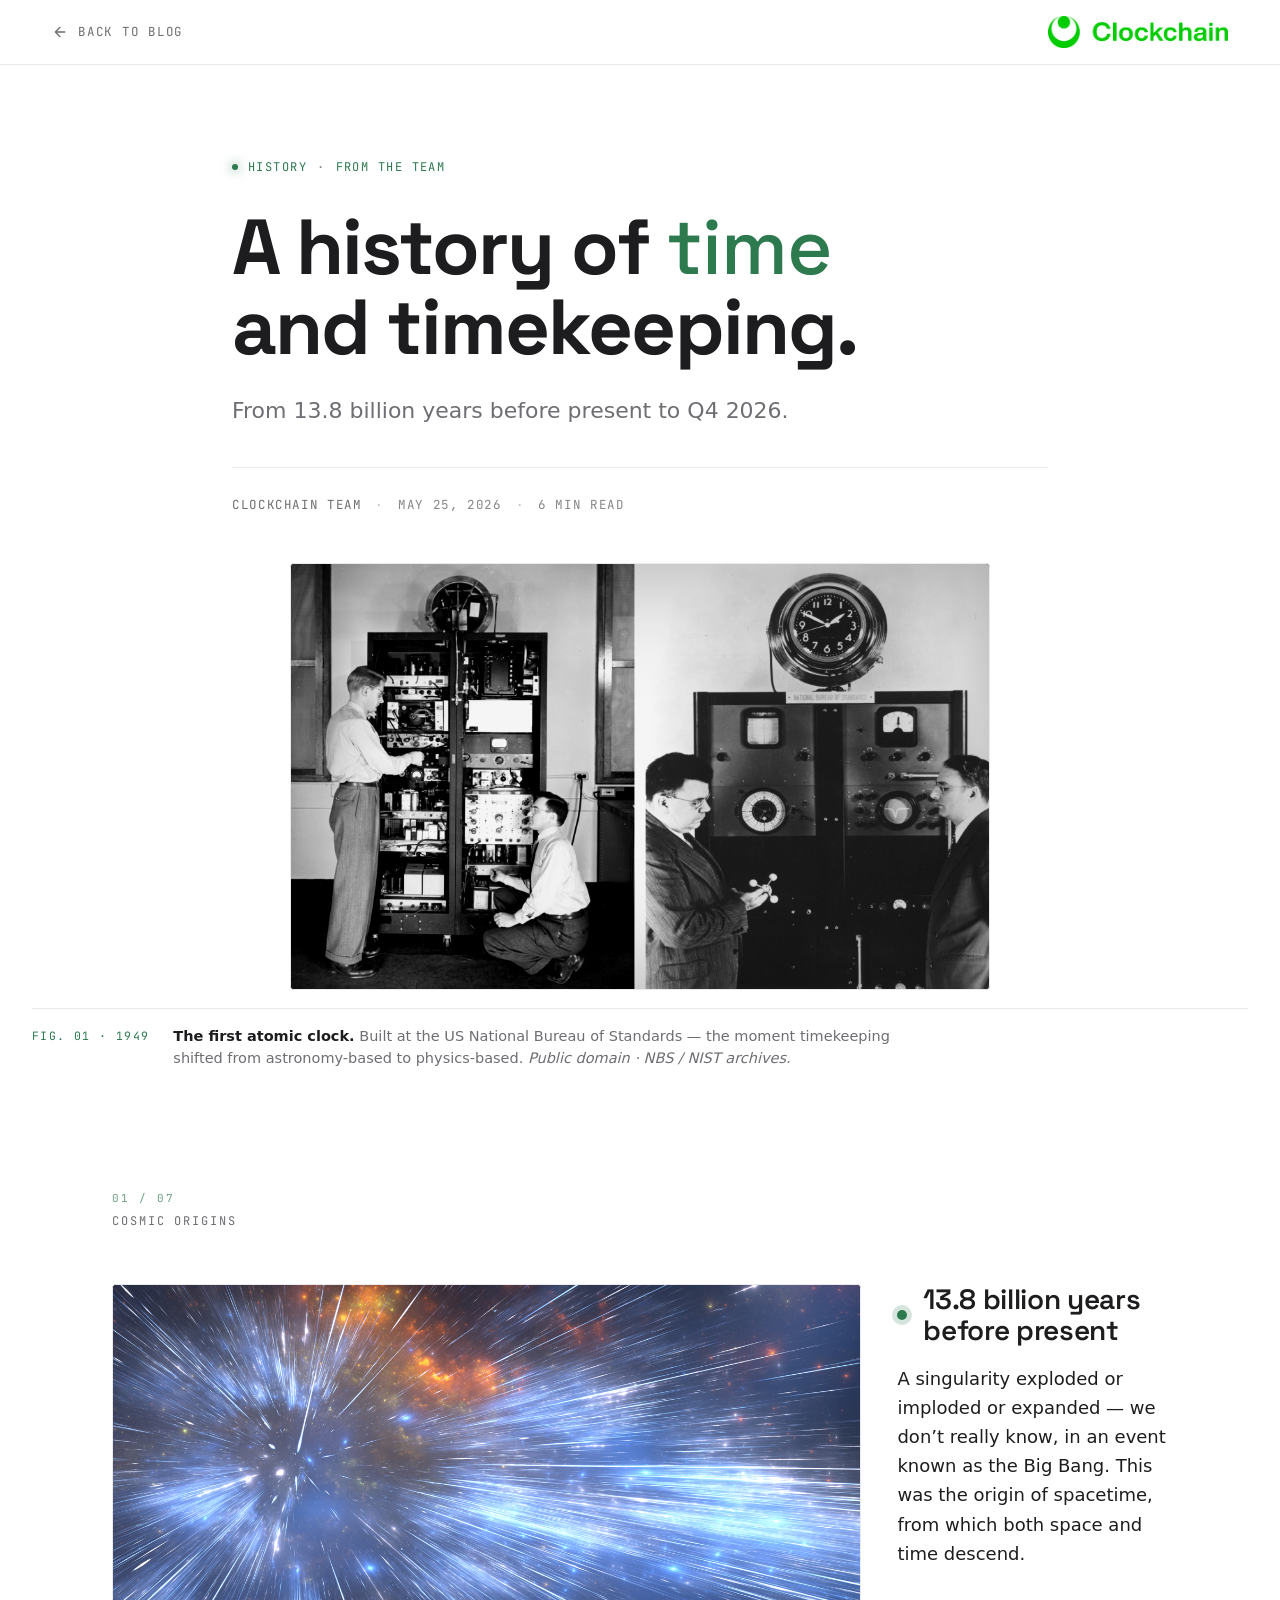
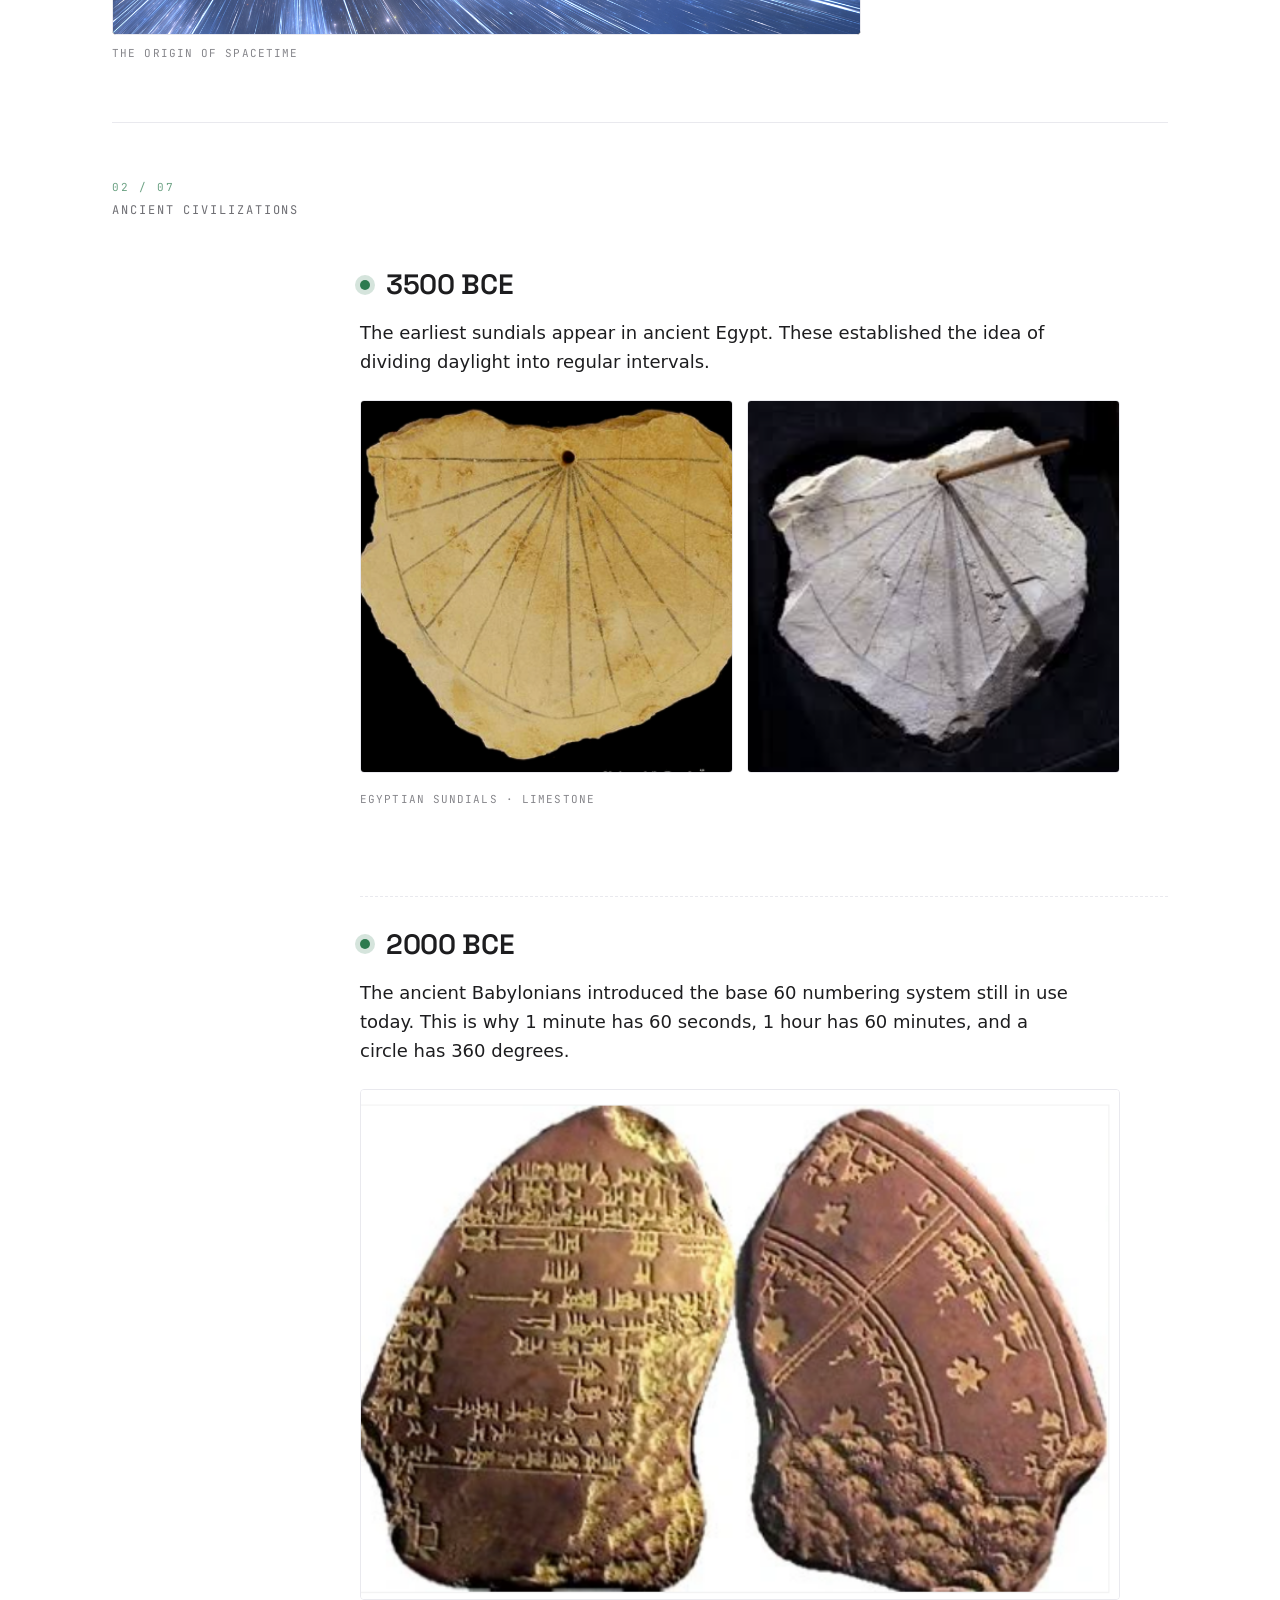
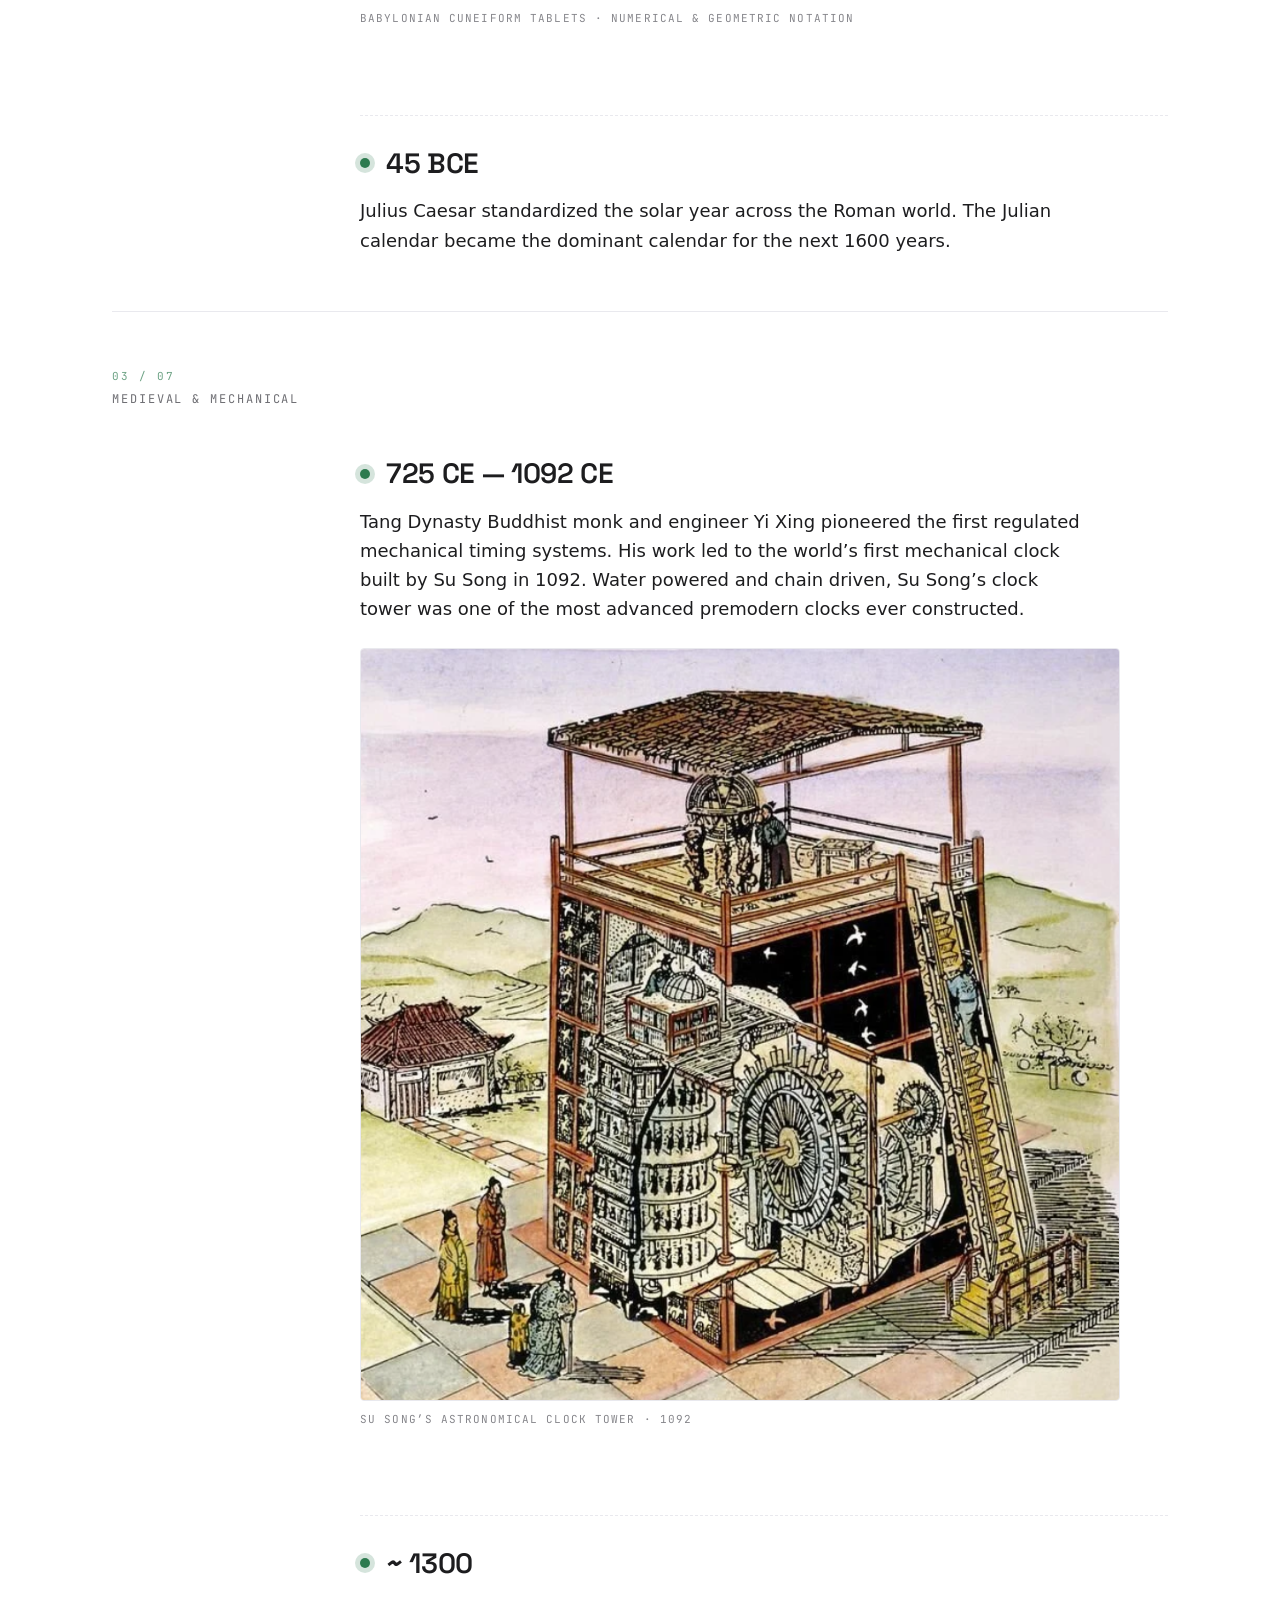
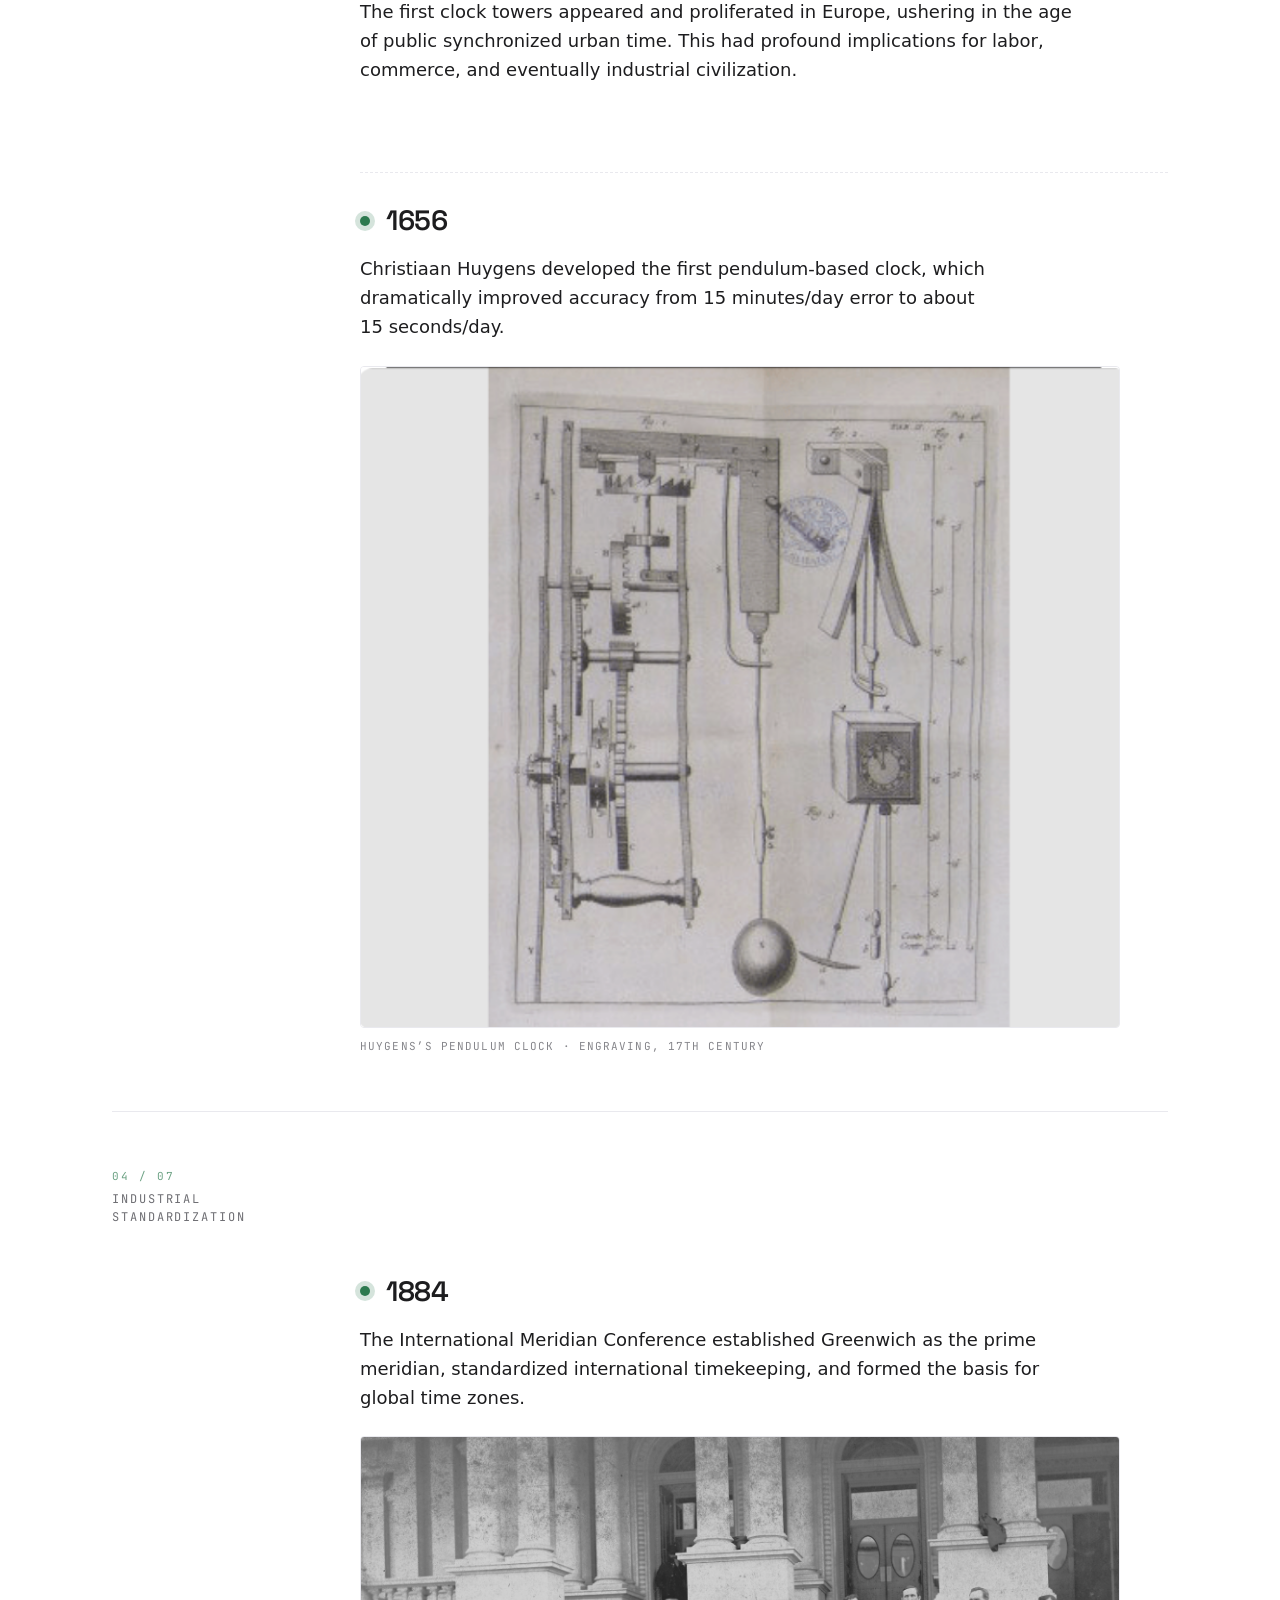
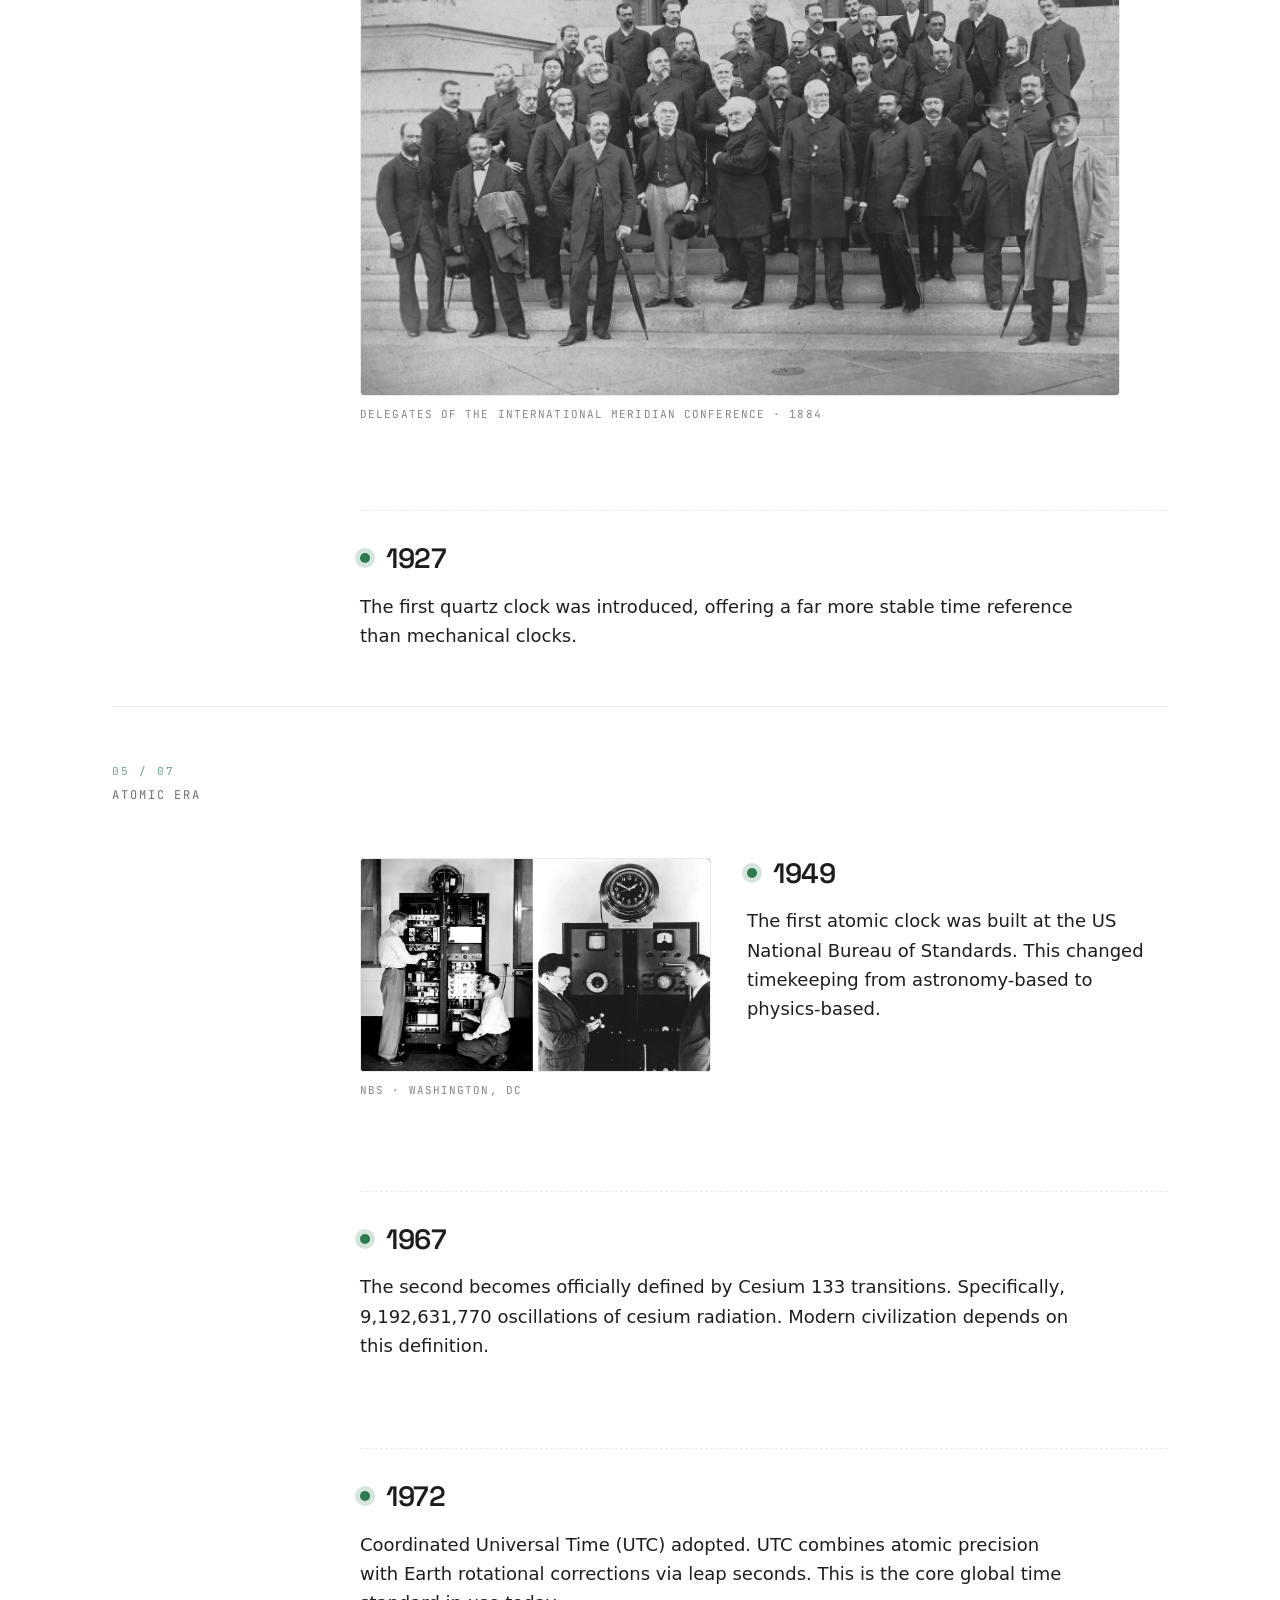
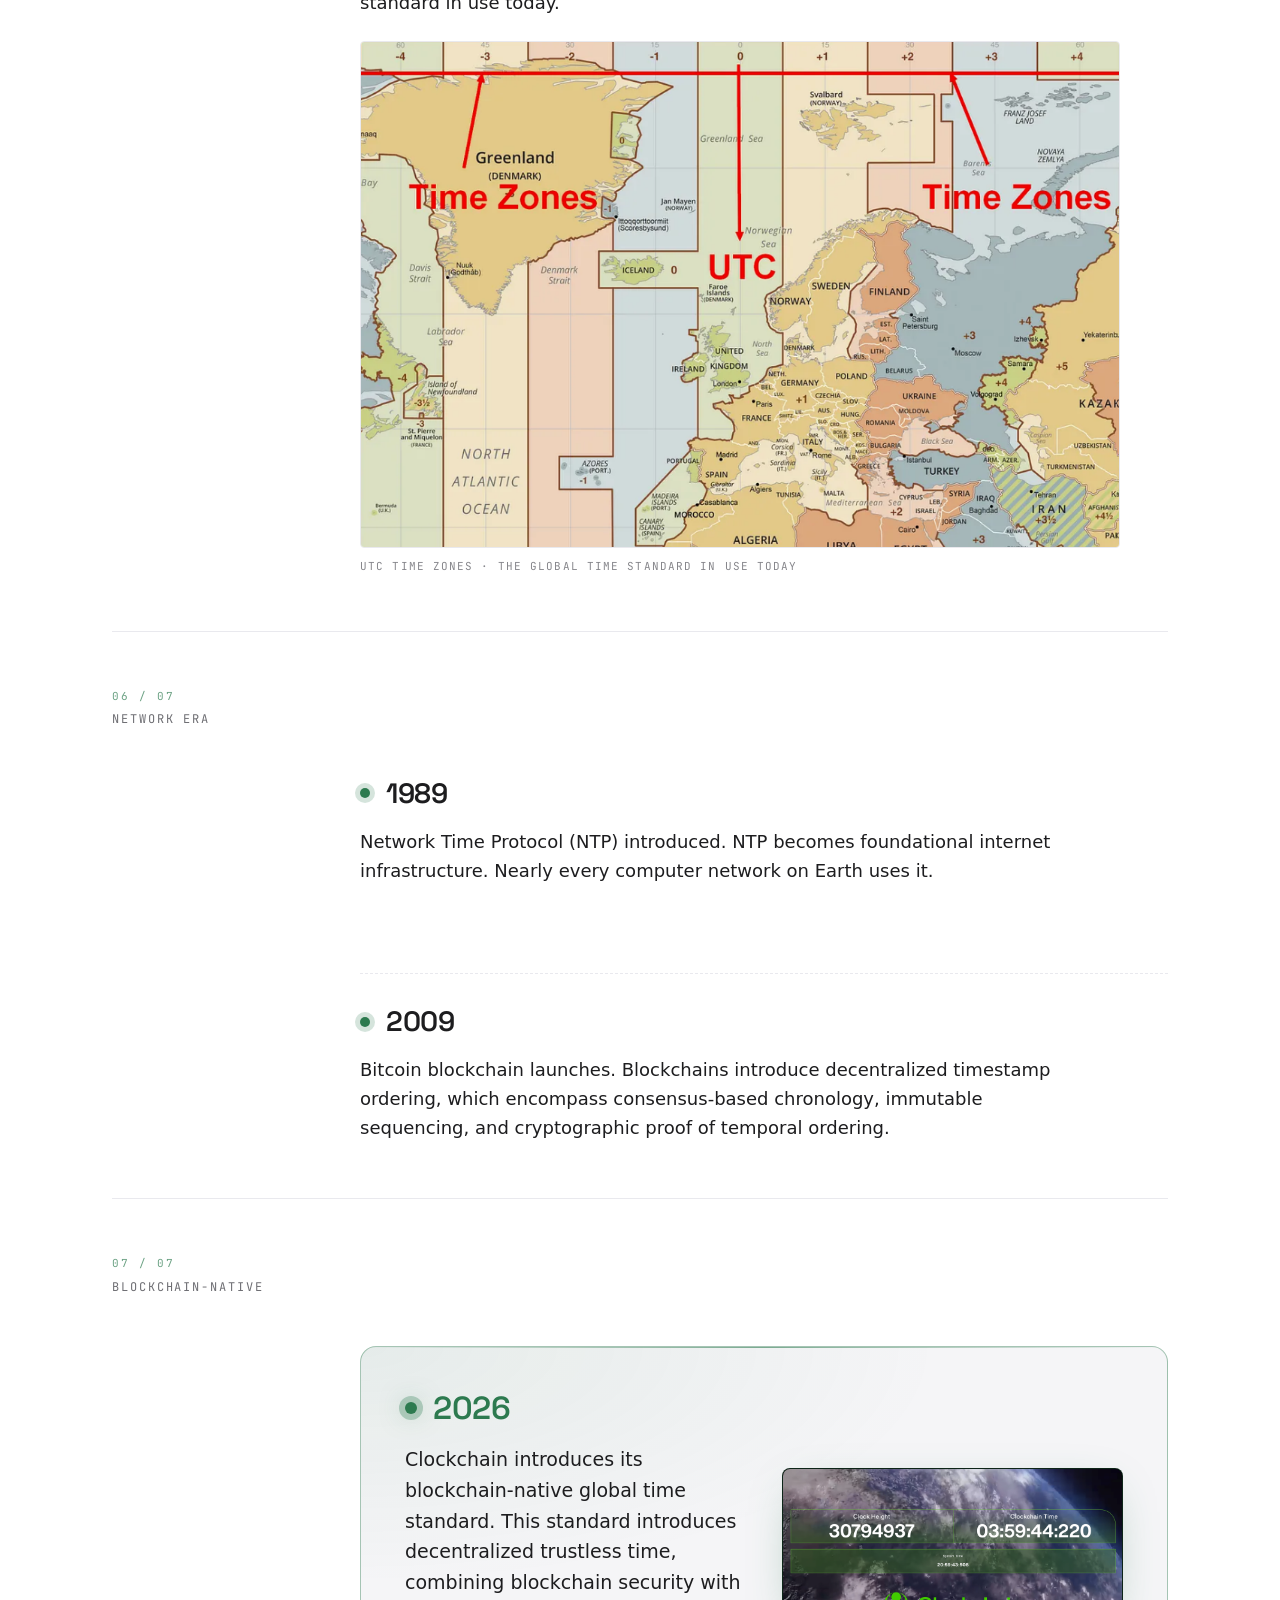
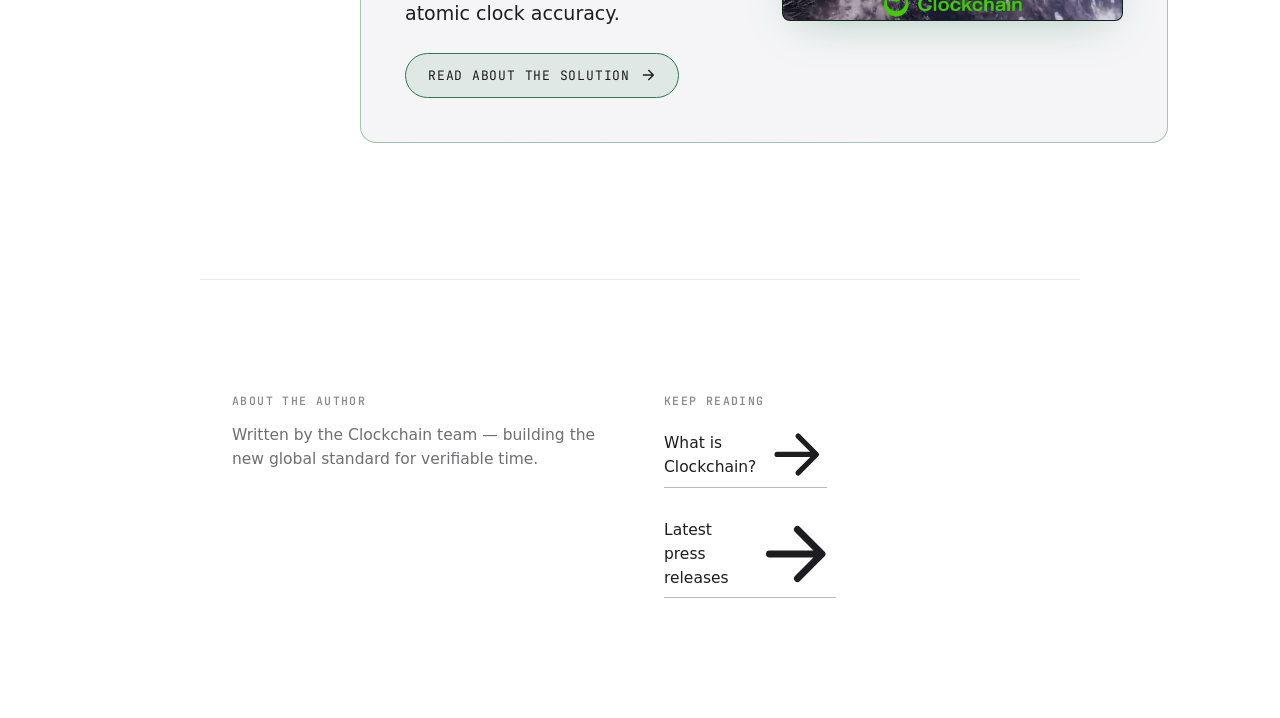
==== commit 7067f67a: "Add files via upload" ====
--- a/blog/brief-history-of-time.html
+++ b/blog/brief-history-of-time.html
@@ -12,7 +12,7 @@
   <link href="https://fonts.googleapis.com/css2?family=Space+Grotesk:wght@300;400;500;600;700&family=JetBrains+Mono:wght@400;500;600&family=Instrument+Serif:ital@0;1&display=swap" rel="stylesheet" />
 
   <!-- Base site styles for tokens (colors, type) + nav/footer -->
-  <link rel="stylesheet" href="../blog-base.css" />
+  <link rel="stylesheet" href="../styles.css" />
 
   <!-- Article-specific styles -->
   <style>
--- a/styles.css
+++ b/styles.css
@@ -0,0 +1,695 @@
+/* ============================================================
+   Clockchain — Merged
+   Reference site's clean Apple-style layout & spacing
+   + Clockchain brand (green marks, real content)
+   Variant-aware: daylight (light) / eclipse (dark) / hybrid
+   ============================================================ */
+
+*,*::before,*::after{box-sizing:border-box;margin:0;padding:0;}
+
+:root{
+  /* ---- Brand constants ---- */
+  --brand-green:#00c000;            /* Clockchain bright mark green */
+  --forest:#2d7a4f;                 /* reference refined green */
+  --forest-mid:#3a9e65;
+
+  /* ---- Accent (overridable by data-accent) ---- */
+  --accent:var(--forest);
+  --accent-soft:color-mix(in oklab, var(--accent), transparent 90%);
+  --accent-line:color-mix(in oklab, var(--accent), transparent 70%);
+
+  /* ---- Compatibility aliases (used by blog article page) ---- */
+  --acc:var(--accent);
+  --bg-elev:var(--surface-2);
+
+  /* ---- Type (overridable by data-font) ---- */
+  --f-display:'Space Grotesk', ui-sans-serif, system-ui, sans-serif;
+  --f-body:'Inter', ui-sans-serif, system-ui, sans-serif;
+  --f-mono:'JetBrains Mono', ui-monospace, 'SF Mono', Menlo, monospace;
+
+  /* ---- Section rhythm (overridable by data-density) ---- */
+  --band:clamp(96px,11vw,168px);
+  --band-sm:clamp(64px,7vw,96px);
+
+  /* ---- DAYLIGHT palette (default) ---- */
+  --bg:#ffffff;
+  --bg-alt:#f5f5f7;
+  --surface:#ffffff;
+  --surface-2:#f5f5f7;
+  --ink:#1d1d1f;                    /* dark-band background */
+  --fg:#1d1d1f;
+  --fg-2:#6e6e73;
+  --fg-3:#86868b;
+  --line:#e9e9ee;
+  --line-2:#d8d8df;
+  --grid-line:rgba(0,0,0,0.035);
+  --shadow:0 1px 2px rgba(0,0,0,.04), 0 12px 40px -24px rgba(0,0,0,.25);
+  --glass:rgba(255,255,255,0.72);
+  --globe-grid:#3fc489;
+  --globe-line:#37cf8e;
+  --globe-land:#5aa5e1;
+  --globe-base:#1d1d1f;
+  color-scheme:light;
+}
+
+/* ===== Accent options ===== */
+:root[data-accent="bright"]{ --accent:var(--brand-green); }
+:root[data-accent="forest"]{ --accent:var(--forest); }
+:root[data-accent="emerald"]{ --accent:#0a9d6e; }
+
+/* ===== Font options ===== */
+:root[data-font="grotesk"]{ --f-display:'Space Grotesk', ui-sans-serif, system-ui, sans-serif; }
+:root[data-font="inter"]{   --f-display:'Inter', ui-sans-serif, system-ui, sans-serif; }
+:root[data-bodyfont="inter"]{   --f-body:'Inter', ui-sans-serif, system-ui, sans-serif; }
+:root[data-bodyfont="grotesk"]{ --f-body:'Space Grotesk', ui-sans-serif, system-ui, sans-serif; }
+
+/* ===== Density ===== */
+:root[data-density="compact"]{ --band:clamp(64px,7vw,104px); --band-sm:clamp(44px,5vw,68px); }
+:root[data-density="airy"]{ --band:clamp(120px,13vw,210px); --band-sm:clamp(80px,9vw,128px); }
+
+/* ===== ECLIPSE palette (dark) ===== */
+:root[data-variant="eclipse"]{
+  --bg:oklch(0.13 0.012 150);
+  --bg-alt:oklch(0.16 0.013 150);
+  --surface:oklch(0.18 0.013 150);
+  --surface-2:oklch(0.21 0.014 150);
+  --ink:oklch(0.08 0.012 150);
+  --fg:oklch(0.97 0.005 145);
+  --fg-2:oklch(0.74 0.01 145);
+  --fg-3:oklch(0.56 0.012 145);
+  --line:oklch(1 0 0 / 0.09);
+  --line-2:oklch(1 0 0 / 0.16);
+  --grid-line:rgba(255,255,255,0.04);
+  --shadow:0 1px 2px rgba(0,0,0,.4), 0 24px 60px -30px rgba(0,0,0,.8);
+  --glass:oklch(0.2 0.013 150 / 0.6);
+  --globe-grid:#3a4a44;
+  --globe-land:#4f7d68;
+  --globe-base:#0a0a0a;
+  --accent:var(--brand-green);
+  color-scheme:dark;
+}
+:root[data-variant="eclipse"][data-accent="forest"]{ --accent:#52c98a; }
+:root[data-variant="eclipse"][data-accent="emerald"]{ --accent:#1fc78c; }
+
+/* ===== HYBRID: light base, but statement + how-it-works + sectors go dark (true blend) ===== */
+:root[data-hybrid] .statement,
+:root[data-hybrid] .how,
+:root[data-hybrid] .sectors{
+  --bg:var(--ink);--bg-alt:var(--ink);--surface:rgba(255,255,255,0.04);
+  --fg:#fff;--fg-2:rgba(255,255,255,0.62);--fg-3:rgba(255,255,255,0.42);
+  --line:rgba(255,255,255,0.1);--line-2:rgba(255,255,255,0.16);
+  background:var(--ink);color:#fff;
+}
+:root[data-hybrid] .statement p .muted,
+:root[data-hybrid] .how .h2 em{color:var(--accent);}
+
+/* ===== EMBED MODE: fixed hero height so the document height can't feed back into the iframe height (compare view) ===== */
+:root[data-embed] .hero{min-height:0;height:720px;}
+
+html{scroll-behavior:smooth;}
+body{
+  font-family:var(--f-body);
+  background:var(--bg);
+  color:var(--fg);
+  -webkit-font-smoothing:antialiased;
+  overflow-x:hidden;
+  line-height:1.5;
+  transition:background .4s ease, color .4s ease;
+}
+a{color:inherit;text-decoration:none;}
+img,svg{display:block;max-width:100%;}
+::selection{background:var(--accent);color:#fff;}
+
+/* ============ Layout ============ */
+.container{max-width:1080px;margin:0 auto;padding:0 48px;}
+.container-wide{max-width:1320px;margin:0 auto;padding:0 48px;}
+section{width:100%;}
+
+/* ============ NAV ============ */
+.nav{
+  position:fixed;top:0;left:0;right:0;z-index:200;
+  height:58px;
+  background:transparent;
+  border-bottom:1px solid transparent;
+  box-shadow:none;
+  display:flex;align-items:center;justify-content:space-between;
+  padding:0 28px;
+  transition:background .4s ease, border-color .4s ease, box-shadow .4s ease, backdrop-filter .4s ease;
+}
+.nav.scrolled{
+  background:color-mix(in oklab, var(--bg), transparent 20%);
+  backdrop-filter:saturate(190%) blur(26px);
+  -webkit-backdrop-filter:saturate(190%) blur(26px);
+  border-bottom:1px solid color-mix(in oklab, var(--fg), transparent 90%);
+  box-shadow:inset 0 1px 0 rgba(255,255,255,0.5), 0 10px 30px -18px rgba(0,0,0,0.45);
+}
+.nav-logo{display:flex;align-items:center;gap:9px;}
+.nav-logo img{height:44px;width:auto;filter:none;transition:filter .4s ease;}
+/* logo inverts to white only in dark eclipse mode */
+:root[data-variant="eclipse"] .nav-logo img{filter:brightness(0) invert(1);}
+:root[data-variant="eclipse"] .nav.scrolled .nav-logo img{filter:brightness(0) invert(1);}
+.nav-links{
+  display:flex;align-items:center;gap:30px;list-style:none;
+  position:absolute;left:50%;transform:translateX(-50%);
+}
+.nav-links a{
+  font-size:13.5px;font-weight:450;
+  color:var(--fg-2);letter-spacing:-0.01em;
+  text-shadow:none;
+  transition:color .2s, text-shadow .2s;
+}
+.nav-links a:hover{color:var(--fg);}
+/* light text over the dark eclipse page */
+:root[data-variant="eclipse"] .nav:not(.scrolled) .nav-links a{color:rgba(255,255,255,0.86);}
+:root[data-variant="eclipse"] .nav:not(.scrolled) .nav-links a:hover{color:#fff;}
+.nav-right{display:flex;align-items:center;gap:18px;}
+.nav-socials{display:flex;align-items:center;gap:14px;}
+.nav-socials a{color:var(--fg-3);transition:color .2s;}
+.nav-socials a:hover{color:var(--accent);}
+:root[data-variant="eclipse"] .nav:not(.scrolled) .nav-socials a{color:rgba(255,255,255,0.78);}
+:root[data-variant="eclipse"] .nav:not(.scrolled) .nav-socials a:hover{color:#fff;}
+.nav-socials svg{width:16px;height:16px;fill:currentColor;}
+/* brand-colored social icons */
+.nav-socials a[aria-label="Telegram"] svg{fill:#229ED9;}
+.nav-socials a[aria-label="Discord"] svg{fill:#5865F2;}
+.nav-socials a[aria-label="X"] svg{fill:#000;}
+.nav-socials a:hover svg{opacity:.82;}
+:root[data-variant="eclipse"] .nav-socials a[aria-label="X"] svg{fill:#fff;}
+.nav-cta{
+  display:inline-flex;align-items:center;gap:6px;
+  font-size:13px;font-weight:500;
+  color:#fff;background:var(--accent);
+  padding:8px 16px;border-radius:980px;
+  transition:transform .18s ease, filter .18s ease;
+}
+.nav-cta:hover{transform:translateY(-1px);filter:brightness(1.06);}
+.nav-cta svg{width:13px;height:13px;stroke:currentColor;fill:none;stroke-width:2.4;}
+@media(max-width:860px){ .nav-links{display:none;} }
+
+/* ============ HERO (full-bleed cityscape skyline) ============ */
+.hero{
+  padding-top:58px;
+  min-height:100vh;
+  display:flex;align-items:center;
+  position:relative;overflow:hidden;
+  background:#ffffff;
+  isolation:isolate;
+}
+/* skyline still — anchored along the bottom, page-width, white blends into the hero */
+.hero-img{
+  position:absolute;left:0;right:0;bottom:0;z-index:0;
+  width:100%;height:auto;
+  pointer-events:none;user-select:none;
+}
+/* ===== HERO STATEMENT (dark text over the light skyline, top-center) ===== */
+.hero-statement{
+  position:absolute;top:clamp(120px,17vh,190px);left:50%;transform:translateX(-50%);
+  z-index:2;width:min(920px,86%);text-align:center;pointer-events:none;
+}
+.hero-statement p{
+  font-family:var(--f-display);
+  font-size:clamp(20px,2.5vw,34px);font-weight:500;line-height:1.34;letter-spacing:-0.02em;
+  color:#10211a;text-wrap:balance;
+}
+.hero-statement .hs-em{color:var(--accent);}
+
+/* scroll hint reads dark over the light hero */
+.hero .hero-scroll{color:var(--fg-3);}
+.hero .scroll-line{background:linear-gradient(rgba(16,33,26,0.55),transparent);}
+
+/* ===== INTRO (headline + copy on the left, globe on the right) ===== */
+.hero-intro{
+  min-height:100vh;
+  display:grid;grid-template-columns:1.05fr 0.95fr;align-items:center;
+  position:relative;overflow:hidden;
+  background:var(--bg);
+}
+.hero-intro-inner{position:relative;z-index:2;padding:80px 0 80px 214px;max-width:620px;}
+.hero-intro h1{
+  font-family:var(--f-display);
+  font-size:clamp(46px,5.4vw,86px);
+  font-weight:600;line-height:0.99;letter-spacing:-0.04em;
+  color:var(--fg);margin:24px 0 26px;text-wrap:balance;
+}
+.hero-intro h1 .muted{color:var(--fg-3);}
+.hero-intro .hero-sub{max-width:360px;}
+.hero-intro .hero-visual{
+  position:relative;height:100vh;z-index:1;
+  display:flex;align-items:center;justify-content:center;
+}
+.hero-intro #globe-canvas{display:block;}
+/* live block card sits below the copy, in the left column (clear of the globe) */
+.hero-intro .hero-block-card{
+  margin-top:34px;width:100%;max-width:360px;
+  box-shadow:0 30px 70px -30px rgba(0,0,0,0.4);
+}
+@media(max-width:900px){
+  .hero-intro{grid-template-columns:1fr;min-height:0;}
+  .hero-intro-inner{padding:96px 28px 24px;max-width:none;}
+  .hero-intro .hero-visual{height:76vw;min-height:300px;}
+  .hero-intro .hero-block-card{width:auto;max-width:360px;margin-top:28px;}
+}
+.eyebrow{
+  display:inline-flex;align-items:center;gap:8px;
+  font-family:var(--f-mono);
+  font-size:12px;font-weight:500;letter-spacing:0.14em;text-transform:uppercase;
+  color:var(--accent);margin-bottom:30px;
+}
+.live-dot{
+  width:7px;height:7px;border-radius:50%;display:inline-block;
+  background:var(--accent);
+  box-shadow:0 0 0 0 var(--accent-line);
+  animation:livepulse 2s ease-in-out infinite;
+}
+@keyframes livepulse{
+  0%{box-shadow:0 0 0 0 var(--accent-soft);}
+  70%{box-shadow:0 0 0 8px transparent;}
+  100%{box-shadow:0 0 0 0 transparent;}
+}
+.hero h1{
+  font-family:var(--f-display);
+  font-size:clamp(46px,5.4vw,86px);
+  font-weight:600;line-height:0.99;letter-spacing:-0.04em;
+  color:var(--fg);margin-bottom:26px;text-wrap:balance;
+}
+.hero h1 .muted{color:var(--fg-3);}
+.hero-sub{
+  font-size:18px;font-weight:400;line-height:1.62;
+  color:var(--fg-2);max-width:460px;margin-bottom:42px;letter-spacing:-0.01em;
+}
+.hero-sub strong{color:var(--fg);font-weight:600;}
+.hero-actions{display:flex;align-items:center;gap:14px;flex-wrap:wrap;}
+.btn{
+  display:inline-flex;align-items:center;gap:8px;
+  font-size:15px;font-weight:500;letter-spacing:-0.01em;
+  padding:13px 26px;border-radius:980px;
+  transition:transform .18s ease, filter .18s ease, background .2s, border-color .2s;
+}
+.btn svg{width:15px;height:15px;stroke:currentColor;fill:none;stroke-width:2.2;}
+.btn-primary{background:var(--accent);color:#fff;}
+.btn-primary:hover{transform:translateY(-1px);filter:brightness(1.06);}
+.btn-dark{background:var(--ink);color:#fff;}
+.btn-dark:hover{transform:translateY(-1px);}
+.btn-outline{border:1px solid var(--line-2);color:var(--fg);}
+.btn-outline:hover{border-color:var(--accent);color:var(--accent);}
+.btn-ghost{color:var(--fg-2);}
+.btn-ghost:hover{color:var(--fg);}
+
+.hero-scroll{
+  position:absolute;bottom:34px;left:64px;z-index:2;
+  font-family:var(--f-mono);
+  font-size:12px;letter-spacing:0.18em;text-transform:uppercase;color:var(--fg-3);
+  display:flex;flex-direction:column;align-items:center;gap:8px;
+}
+.scroll-line{width:1px;height:34px;background:linear-gradient(var(--fg-3),transparent);animation:scrollline 2s ease-in-out infinite;}
+@keyframes scrollline{0%,100%{opacity:.35;}50%{opacity:1;}}
+@media(max-width:900px){
+  .hero-inner{padding:120px 28px 64px;max-width:none;}
+  .hero-scroll{display:none;}
+}
+
+/* ============ TICKER (stat bar) ============ */
+.ticker{background:var(--ink);padding:16px 0;}
+.ticker-inner{display:flex;align-items:center;justify-content:center;flex-wrap:nowrap;overflow:hidden;}
+.ticker-item{
+  display:flex;flex-direction:column;align-items:center;
+  padding:0 38px;border-right:1px solid rgba(255,255,255,0.1);flex-shrink:0;
+}
+.ticker-item:last-child{border-right:none;}
+.ticker-label{
+  font-family:var(--f-mono);font-size:12px;font-weight:500;letter-spacing:0.12em;text-transform:uppercase;
+  color:rgba(255,255,255,0.4);margin-bottom:4px;
+}
+.ticker-val{
+  font-size:14px;font-weight:500;color:rgba(255,255,255,0.92);
+  letter-spacing:0.03em;font-variant-numeric:tabular-nums;
+}
+.ticker-val .accent{color:var(--accent);}
+@media(max-width:760px){.ticker-inner{justify-content:flex-start;overflow-x:auto;padding:0 20px;}}
+
+/* ============ Shared section heads ============ */
+.tag{
+  display:inline-block;font-family:var(--f-mono);
+  font-size:12px;font-weight:500;letter-spacing:0.13em;text-transform:uppercase;
+  color:var(--accent);margin-bottom:18px;
+}
+.h2{
+  font-family:var(--f-display);
+  font-size:clamp(30px,3.8vw,50px);font-weight:600;line-height:1.06;letter-spacing:-0.03em;
+  color:var(--fg);text-wrap:balance;
+}
+.h2 em{font-style:normal;color:var(--accent);}
+.body-lg{font-size:17px;font-weight:400;line-height:1.7;color:var(--fg-2);letter-spacing:-0.01em;text-wrap:pretty;}
+
+/* ============ STATEMENT ============ */
+.statement{padding:var(--band) 0;border-bottom:1px solid var(--line);text-align:center;}
+.statement p{
+  font-family:var(--f-display);
+  font-size:clamp(24px,3.4vw,42px);font-weight:500;line-height:1.28;letter-spacing:-0.025em;
+  color:var(--fg);max-width:860px;margin:0 auto;text-wrap:balance;
+}
+.statement p .muted{color:var(--fg-3);}
+
+/* ============ SECTORS row ============ */
+.sectors{padding:calc(var(--band-sm) * 0.28) 0;background:var(--bg-alt);border-bottom:1px solid var(--line);}
+.sectors-label{
+  font-family:var(--f-mono);font-size:12px;font-weight:500;letter-spacing:0.12em;text-transform:uppercase;
+  color:var(--fg-3);text-align:center;margin-bottom:16px;
+}
+.sectors-row{display:flex;align-items:center;justify-content:center;flex-wrap:wrap;}
+.sector-item{
+  padding:10px 30px;border-right:1px solid var(--line-2);
+  font-size:13px;font-weight:500;color:var(--fg-3);letter-spacing:0.02em;text-transform:uppercase;
+}
+.sector-item:last-child{border-right:none;}
+
+/* ============ WHAT IS (2-col + live block) ============ */
+.what{padding:var(--band) 0;border-bottom:1px solid var(--line);}
+.what-grid{display:grid;grid-template-columns:1fr 1fr;gap:96px;align-items:center;}
+.what-grid.solo{grid-template-columns:1fr;}
+.what-grid.solo > div{max-width:780px;}
+.what-grid .h2{margin-bottom:20px;}
+.stats{
+  display:grid;grid-template-columns:1fr 1fr;gap:1px;
+  background:var(--line);border:1px solid var(--line);border-radius:16px;overflow:hidden;margin-top:38px;
+}
+.stat{background:var(--surface);padding:26px 24px;}
+.stat-n{font-family:var(--f-display);font-size:34px;font-weight:600;letter-spacing:-0.03em;color:var(--fg);margin-bottom:4px;}
+.stat-l{font-size:13px;color:var(--fg-3);}
+
+/* live block card */
+.block-card{
+  background:var(--surface-2);border:1px solid var(--line);border-radius:20px;
+  padding:34px;position:relative;overflow:hidden;box-shadow:var(--shadow);
+}
+.block-card::before{
+  content:'';position:absolute;top:-70px;right:-70px;width:220px;height:220px;
+  background:radial-gradient(circle, var(--accent-soft), transparent 70%);pointer-events:none;
+}
+.bc-label{font-family:var(--f-mono);font-size:12px;font-weight:500;letter-spacing:0.12em;text-transform:uppercase;color:var(--fg-3);margin-bottom:18px;display:flex;align-items:center;gap:8px;}
+.bc-row{background:var(--surface);border:1px solid var(--line);border-radius:11px;padding:13px 15px;margin-bottom:8px;}
+.bc-row-label{font-family:var(--f-mono);font-size:12px;color:var(--fg-3);font-weight:500;letter-spacing:0.1em;text-transform:uppercase;margin-bottom:5px;}
+.bc-row-val{font-size:14px;color:var(--fg);font-weight:500;font-variant-numeric:tabular-nums;letter-spacing:0.01em;}
+.bc-row-val.mono{font-family:var(--f-mono);font-size:12px;font-weight:400;color:var(--fg-2);word-break:break-all;line-height:1.4;}
+.bc-two{display:grid;grid-template-columns:1fr 1fr;gap:8px;}
+.status-pill{display:inline-flex;align-items:center;gap:6px;background:var(--accent-soft);color:var(--accent);padding:3px 10px;border-radius:980px;font-size:12px;font-weight:600;}
+
+/* ============ NUMBERED CARD GRID (What-is trio, Solution trio) ============ */
+.numgrid{display:grid;grid-template-columns:repeat(3,1fr);gap:1px;background:var(--line);border:1px solid var(--line);border-radius:20px;overflow:hidden;}
+.numgrid.two{grid-template-columns:repeat(2,1fr);}
+.numcard{background:var(--surface);padding:40px 34px;transition:background .25s;}
+.numcard:hover{background:var(--bg-alt);}
+.numcard .big-num{font-family:var(--f-mono);font-size:12px;font-weight:500;letter-spacing:0.1em;color:var(--accent);margin-bottom:26px;}
+.numcard h4{font-family:var(--f-display);font-size:20px;font-weight:600;letter-spacing:-0.02em;color:var(--fg);margin-bottom:13px;line-height:1.22;}
+.numcard p{font-size:14.5px;font-weight:400;line-height:1.66;color:var(--fg-2);margin-bottom:12px;}
+.numcard p:last-of-type{margin-bottom:0;}
+.numcard .pill{display:inline-block;margin-top:18px;font-family:var(--f-mono);font-size:12px;letter-spacing:0.06em;text-transform:uppercase;color:var(--fg-3);border:1px solid var(--line-2);border-radius:980px;padding:5px 12px;}
+
+/* ============ DARK BAND (Problem/Solution alt, Token economy, News) ============ */
+.band-dark{
+  --bg:var(--ink);--surface:rgba(255,255,255,0.04);--surface-2:rgba(255,255,255,0.03);
+  --fg:#fff;--fg-2:rgba(255,255,255,0.62);--fg-3:rgba(255,255,255,0.4);
+  --line:rgba(255,255,255,0.1);--line-2:rgba(255,255,255,0.16);
+  background:var(--ink);color:#fff;
+}
+
+/* ============ SHARED SIDE-BY-SIDE LAYOUT (header left + sticky, content right) ============ */
+.split > .container{
+  max-width:1520px;
+  display:grid;
+  grid-template-columns:360px minmax(0,1fr);
+  gap:clamp(140px,15vw,300px);
+  align-items:start;
+}
+/* header column = first child of the container */
+.split > .container > :first-child{
+  position:sticky;top:96px;align-self:start;
+  text-align:left;margin:0;
+}
+.split > .container > :first-child .h2{margin:0 0 16px;max-width:none;}
+.split > .container > :first-child .body-lg{max-width:none;margin:0;}
+/* content column: multi-card grids collapse to a single stacked column */
+.split .numgrid,
+.split .feature-row,
+.split .media-grid,
+.split .ps-cols{grid-template-columns:1fr;margin-top:0;}
+.split.feature{text-align:left;}
+
+/* ============ PROBLEM / SOLUTION ============ */
+.ps{padding:var(--band) 0;border-bottom:1px solid var(--line);}
+.ps-header{text-align:center;margin-bottom:64px;}
+.ps-header .h2{margin-bottom:16px;}
+.ps-header .body-lg{max-width:600px;margin:0 auto;}
+.ps-cols{display:grid;grid-template-columns:1fr 1fr;gap:1px;border-radius:20px;overflow:hidden;border:1px solid var(--line);}
+.ps-col{background:var(--surface);padding:52px 44px;}
+.ps-col.alt{background:var(--ink);}
+.ps-col-tag{font-family:var(--f-mono);font-size:12px;font-weight:500;letter-spacing:0.12em;text-transform:uppercase;margin-bottom:18px;display:inline-block;}
+.ps-col-tag.prob{color:var(--accent);}
+.ps-col-tag.sol{color:var(--accent);}
+.ps-col h3{font-family:var(--f-display);font-size:clamp(21px,2.4vw,28px);font-weight:600;letter-spacing:-0.025em;line-height:1.15;margin-bottom:18px;color:var(--fg);}
+.ps-col.alt h3{color:#fff;}
+.ps-list{list-style:none;display:flex;flex-direction:column;gap:12px;}
+.ps-list li{display:flex;align-items:flex-start;gap:12px;font-size:14.5px;font-weight:400;line-height:1.6;color:var(--fg-2);}
+.ps-col.alt .ps-list li{color:rgba(255,255,255,0.62);}
+.ps-list li::before{content:'';width:5px;height:5px;border-radius:50%;background:var(--fg-3);flex-shrink:0;margin-top:8px;}
+.ps-col.alt .ps-list li::before{background:var(--accent);}
+
+/* ============ SERVICES ============ */
+.services{padding:var(--band) 0;border-bottom:1px solid var(--line);}
+.services-head{margin-bottom:60px;}
+.services-head .h2{margin-bottom:16px;max-width:560px;}
+.services-head .body-lg{max-width:560px;}
+.svc-list{display:flex;flex-direction:column;gap:1px;background:var(--line);border:1px solid var(--line);border-radius:20px;overflow:hidden;}
+.svc{
+  background:var(--surface);display:grid;grid-template-columns:48px 1.1fr 1.2fr;gap:36px;
+  padding:48px 44px;align-items:start;transition:background .25s;
+}
+.svc:hover{background:var(--bg-alt);}
+.svc-n{font-family:var(--f-mono);font-size:13px;font-weight:500;color:var(--accent);padding-top:4px;}
+.svc-q{font-family:var(--f-display);font-size:18px;font-weight:500;line-height:1.4;letter-spacing:-0.02em;color:var(--fg);font-style:italic;}
+.svc-body h4{font-family:var(--f-display);font-size:17px;font-weight:600;letter-spacing:-0.01em;color:var(--fg);margin-bottom:10px;}
+.svc-body p{font-size:14.5px;font-weight:400;line-height:1.66;color:var(--fg-2);}
+@media(max-width:820px){.svc{grid-template-columns:1fr;gap:14px;}}
+
+/* ============ HOW IT WORKS ============ */
+.how{padding:var(--band) 0;background:var(--bg-alt);border-bottom:1px solid var(--line);}
+.how-head{margin-bottom:56px;}
+.how-head .h2{max-width:520px;}
+.how-steps{display:flex;flex-direction:column;}
+.step{display:grid;grid-template-columns:64px 1fr 1.25fr;gap:0;padding:38px 0;border-top:1px solid var(--line-2);align-items:start;}
+.step-n{font-family:var(--f-mono);font-size:13px;font-weight:500;color:var(--accent);padding-top:3px;font-variant-numeric:tabular-nums;}
+.step-title{font-family:var(--f-display);font-size:20px;font-weight:600;letter-spacing:-0.02em;color:var(--fg);padding-right:36px;line-height:1.3;}
+.step-body{font-size:15px;font-weight:400;line-height:1.72;color:var(--fg-2);}
+@media(max-width:760px){.step{grid-template-columns:1fr;gap:10px;}}
+
+/* ============ TOKEN ECONOMY (dark feature) ============ */
+.feature{padding:var(--band) 0;text-align:center;}
+.feature .tag{color:rgba(255,255,255,0.4);}
+.feature .h2{color:#fff;max-width:700px;margin:0 auto 18px;}
+.feature .body-lg{color:rgba(255,255,255,0.55);max-width:560px;margin:0 auto;}
+.feature-row{display:grid;grid-template-columns:repeat(3,1fr);gap:1px;background:rgba(255,255,255,0.08);border:1px solid rgba(255,255,255,0.08);border-radius:20px;overflow:hidden;margin-top:60px;text-align:left;}
+.feature-cell{padding:38px 34px;background:var(--ink);}
+.feature-cell-n{font-family:var(--f-mono);font-size:12px;letter-spacing:0.12em;font-weight:500;text-transform:uppercase;color:var(--accent);margin-bottom:18px;}
+.feature-cell-title{font-family:var(--f-display);font-size:18px;font-weight:600;color:rgba(255,255,255,0.92);letter-spacing:-0.02em;margin-bottom:11px;line-height:1.25;}
+.feature-cell-body{font-size:14px;font-weight:400;line-height:1.7;color:rgba(255,255,255,0.45);}
+
+/* ============ BLOG ============ */
+.blog{padding:var(--band) 0;border-bottom:1px solid var(--line);}
+.section-head-c{text-align:center;margin-bottom:56px;}
+.section-head-c .h2{margin-bottom:14px;}
+.blog-list{display:flex;flex-direction:column;gap:22px;}
+.blog-card{
+  display:grid;grid-template-columns:1.5fr 1fr;gap:0;align-items:center;
+  background:var(--surface);border:1px solid var(--line);border-radius:20px;overflow:hidden;
+  box-shadow:var(--shadow);transition:transform .25s ease, box-shadow .25s ease;
+}
+.blog-card:hover{transform:translateY(-3px);}
+.blog-img{position:relative;height:204px;background:var(--bg-alt);border-radius:14px;overflow:hidden;margin:24px 0 24px 24px;}
+.blog-img img{width:100%;height:100%;object-fit:cover;position:absolute;inset:0;}
+.blog-img.placeholder{display:flex;align-items:center;justify-content:center;background:
+    repeating-linear-gradient(135deg, color-mix(in oklab, var(--fg), transparent 94%) 0 10px, transparent 10px 20px),
+    var(--bg-alt);}
+.blog-ph{display:flex;flex-direction:column;align-items:center;gap:6px;}
+.blog-ph-note{font-family:var(--f-mono);font-size:11px;letter-spacing:0.16em;text-transform:uppercase;color:var(--fg-3);}
+.blog-body{padding:48px 44px;display:flex;flex-direction:column;justify-content:center;}
+.blog-meta{display:flex;align-items:center;gap:12px;font-family:var(--f-mono);font-size:12px;letter-spacing:0.04em;text-transform:uppercase;color:var(--fg-3);margin-bottom:18px;}
+.blog-meta .accent{color:var(--accent);}
+.blog-body h3{font-family:var(--f-display);font-size:clamp(26px,3vw,38px);font-weight:600;letter-spacing:-0.03em;line-height:1.06;color:var(--fg);margin-bottom:16px;}
+.blog-body p{font-size:16px;line-height:1.6;color:var(--fg-2);margin-bottom:24px;max-width:440px;}
+.read-link{display:inline-flex;align-items:center;gap:8px;font-size:14px;font-weight:500;color:var(--accent);}
+.read-link svg{width:16px;height:16px;stroke:currentColor;fill:none;stroke-width:2;transition:transform .2s;}
+.blog-card:hover .read-link svg{transform:translateX(4px);}
+@media(max-width:820px){.blog-card{grid-template-columns:1fr;}.blog-img{height:200px;margin:24px 24px 0 24px;}}
+
+/* ============ NEWS & MEDIA ============ */
+.news{padding:var(--band) 0;}
+.news .section-head-c .h2{color:inherit;}
+.subhead{display:flex;align-items:center;gap:18px;margin:48px 0 24px;}
+.subhead-l{display:flex;align-items:center;gap:14px;}
+.subhead-num{font-family:var(--f-mono);font-size:12px;color:var(--accent);font-weight:500;}
+.subhead h3{font-family:var(--f-display);font-size:19px;font-weight:600;letter-spacing:-0.01em;color:var(--fg);}
+.subhead-pill{font-family:var(--f-mono);font-size:12px;letter-spacing:0.06em;text-transform:uppercase;color:var(--fg-3);border:1px solid var(--line-2);border-radius:980px;padding:4px 11px;}
+.subhead-rule{flex:1;height:1px;background:var(--line);}
+.subhead-count{font-family:var(--f-mono);font-size:12px;color:var(--fg-3);letter-spacing:0.04em;}
+
+.pr-lead{
+  background:var(--surface);border:1px solid var(--line);border-radius:18px;padding:40px 40px;
+  transition:transform .25s, border-color .25s;cursor:pointer;box-shadow:var(--shadow);
+}
+.pr-lead:hover{transform:translateY(-2px);border-color:var(--accent-line);}
+.pr-meta{display:flex;align-items:center;gap:12px;font-family:var(--f-mono);font-size:12px;text-transform:uppercase;letter-spacing:0.04em;color:var(--fg-3);margin-bottom:14px;}
+.pr-tag{display:inline-block;font-family:var(--f-mono);font-size:12px;letter-spacing:0.08em;text-transform:uppercase;color:var(--accent);margin-bottom:14px;}
+.pr-lead h4{font-family:var(--f-display);font-size:clamp(22px,2.6vw,30px);font-weight:600;letter-spacing:-0.025em;line-height:1.12;color:var(--fg);margin-bottom:14px;text-wrap:balance;}
+.pr-lead .dek{font-size:15.5px;line-height:1.6;color:var(--fg-2);max-width:640px;}
+
+.pr-list{list-style:none;margin-top:8px;border-top:1px solid var(--line);}
+.pr-item{display:grid;grid-template-columns:160px 1fr 24px;gap:20px;align-items:center;padding:18px 4px;border-bottom:1px solid var(--line);cursor:pointer;transition:background .2s, padding .2s;}
+.pr-item:hover{background:var(--bg-alt);padding-left:14px;padding-right:14px;}
+.pr-item .pr-date{font-family:var(--f-mono);font-size:12px;color:var(--fg-3);letter-spacing:0.02em;}
+.pr-item .pr-title{font-size:15.5px;font-weight:500;color:var(--fg);letter-spacing:-0.01em;}
+.pr-item .pr-arrow{color:var(--fg-3);justify-self:end;}
+.pr-item:hover .pr-arrow{color:var(--accent);}
+.pr-item .pr-arrow svg{width:16px;height:16px;stroke:currentColor;fill:none;stroke-width:2;}
+@media(max-width:680px){.pr-item{grid-template-columns:1fr;gap:4px;}.pr-item .pr-arrow{display:none;}}
+
+.news .media-grid{display:grid;grid-template-columns:repeat(3,1fr);gap:18px;}
+.media-card{
+  position:relative;overflow:hidden;isolation:isolate;
+  background:
+    radial-gradient(120% 90% at 100% 0%, color-mix(in oklab, var(--accent), transparent 82%) 0%, transparent 55%),
+    linear-gradient(158deg, #20262b 0%, #14181b 46%, #0c0e10 100%);
+  border:1px solid rgba(255,255,255,0.08);border-radius:18px;
+  padding:14px 14px 0;display:flex;flex-direction:column;cursor:pointer;
+  box-shadow:0 1px 2px rgba(0,0,0,.18), 0 26px 50px -34px rgba(0,0,0,.7);
+  transition:transform .28s ease, box-shadow .28s ease, border-color .28s ease;
+}
+.media-card::before{
+  content:"";position:absolute;inset:0;z-index:-1;pointer-events:none;
+  background:radial-gradient(80% 120% at 0% 100%, color-mix(in oklab, var(--accent), transparent 90%) 0%, transparent 60%);
+  opacity:0;transition:opacity .3s ease;
+}
+.media-card:hover{transform:translateY(-4px);border-color:color-mix(in oklab, var(--accent), transparent 55%);box-shadow:0 1px 2px rgba(0,0,0,.2), 0 34px 60px -32px rgba(0,0,0,.85);}
+.media-card:hover::before{opacity:1;}
+
+/* ---- thumbnail ---- */
+.media-thumb{
+  position:relative;aspect-ratio:16/10;border-radius:12px;overflow:hidden;
+  background:#0c0e10;flex:none;
+}
+.media-thumb img{width:100%;height:100%;object-fit:cover;display:block;}
+.media-thumb.contain img{object-fit:contain;}
+.media-thumb.panel-light{background:#ffffff;}
+.media-thumb.panel-dark{background:#000000;}
+.media-thumb.contain img{padding:24px;}
+/* placeholder (no asset yet) */
+.media-thumb.placeholder{
+  background:
+    repeating-linear-gradient(135deg, rgba(255,255,255,0.035) 0 9px, transparent 9px 18px),
+    linear-gradient(160deg, #1a1f22, #0c0e10);
+  display:flex;align-items:center;justify-content:center;
+}
+.thumb-ph{display:flex;flex-direction:column;align-items:center;gap:6px;text-align:center;padding:0 14px;}
+.thumb-ph-name{font-family:var(--f-display);font-weight:600;font-size:20px;letter-spacing:-0.015em;color:rgba(255,255,255,0.82);}
+.thumb-ph-note{font-family:var(--f-mono);font-size:10px;letter-spacing:0.14em;text-transform:uppercase;color:rgba(255,255,255,0.34);}
+/* tag pill overlaid on the thumbnail */
+.media-thumb .media-tag{
+  position:absolute;top:10px;left:10px;z-index:2;
+  font-family:var(--f-mono);font-size:10px;letter-spacing:0.07em;text-transform:uppercase;
+  color:#fff;white-space:nowrap;padding:5px 9px;border-radius:980px;
+  background:color-mix(in oklab, var(--accent), transparent 14%);
+  box-shadow:0 2px 8px rgba(0,0,0,0.3);
+}
+
+/* ---- body ---- */
+.media-body{display:flex;flex-direction:column;flex:1 1 auto;padding:16px 12px 18px;}
+.media-source{
+  font-family:var(--f-mono);font-size:11px;letter-spacing:0.06em;text-transform:uppercase;
+  color:var(--accent);margin-bottom:9px;
+}
+.media-card h4{font-family:var(--f-display);font-size:17px;font-weight:600;letter-spacing:-0.015em;line-height:1.26;color:#f2f3f4;margin-bottom:12px;text-wrap:pretty;}
+.media-card .dek{font-size:14px;line-height:1.6;color:rgba(255,255,255,0.6);margin-bottom:18px;}
+.media-foot{margin-top:auto;display:flex;align-items:center;justify-content:space-between;gap:12px;padding-top:16px;border-top:1px solid rgba(255,255,255,0.09);}
+.media-date{font-family:var(--f-mono);font-size:11.5px;letter-spacing:0.03em;text-transform:uppercase;color:rgba(255,255,255,0.42);}
+.media-read{display:inline-flex;align-items:center;gap:7px;font-size:13px;font-weight:500;color:var(--accent);white-space:nowrap;}
+.media-read svg{width:15px;height:15px;stroke:currentColor;fill:none;stroke-width:2;transition:transform .2s;}
+.media-card:hover .media-read svg{transform:translateX(4px);}
+
+/* ---- featured lead: spans two columns, horizontal ---- */
+.news .media-card.lead{grid-column:span 2;flex-direction:row;align-items:stretch;padding:16px;gap:4px;}
+.media-card.lead .media-thumb{aspect-ratio:auto;width:48%;flex:none;border-radius:14px;}
+.media-card.lead .media-body{padding:14px 18px 16px 22px;}
+.media-card.lead .media-source{font-size:12px;}
+.media-card.lead h4{font-size:25px;line-height:1.16;margin-bottom:14px;}
+.media-card.lead .media-tag{font-size:10.5px;padding:6px 11px;}
+
+@media(max-width:980px){.news .media-grid{grid-template-columns:repeat(2,1fr);}.news .media-card.lead{grid-column:span 2;}}
+@media(max-width:680px){.news .media-grid{grid-template-columns:1fr;}.news .media-card.lead{grid-column:span 1;flex-direction:column;padding:14px 14px 0;}.media-card.lead .media-thumb{width:auto;aspect-ratio:16/10;}.media-card.lead .media-body{padding:16px 12px 18px;}}
+
+/* ============ CTA ============ */
+.cta{padding:var(--band) 0;text-align:center;}
+.cta-card{
+  max-width:880px;margin:0 auto;padding:72px 56px;border-radius:28px;
+  background:var(--ink);color:#fff;position:relative;overflow:hidden;
+}
+.cta-card::before{content:'';position:absolute;top:-120px;left:50%;transform:translateX(-50%);width:520px;height:320px;background:radial-gradient(circle, color-mix(in oklab,var(--accent),transparent 75%), transparent 70%);pointer-events:none;}
+.cta-card .tag{color:var(--accent);position:relative;}
+.cta-card h2{font-family:var(--f-display);font-size:clamp(30px,3.6vw,46px);font-weight:600;letter-spacing:-0.03em;line-height:1.05;margin:0 auto 18px;max-width:640px;position:relative;}
+.cta-card h2 em{font-style:normal;color:var(--accent);}
+.cta-card .sub{font-size:16.5px;line-height:1.6;color:rgba(255,255,255,0.6);max-width:480px;margin:0 auto 34px;position:relative;}
+.cta-actions{display:flex;align-items:center;justify-content:center;gap:14px;flex-wrap:wrap;position:relative;}
+
+/* ============ FOOTER ============ */
+.footer{background:var(--bg-alt);border-top:1px solid var(--line);padding:64px 0 40px;}
+.footer-top{display:grid;grid-template-columns:1.6fr 1fr 1fr 1fr;gap:40px;margin-bottom:44px;}
+.footer-brand img{height:24px;margin-bottom:18px;}
+.footer-addr{font-size:13px;line-height:1.7;color:var(--fg-3);font-weight:400;}
+.footer-col h5{font-family:var(--f-mono);font-size:12px;font-weight:500;letter-spacing:0.1em;text-transform:uppercase;color:var(--fg);margin-bottom:16px;}
+.footer-col ul{list-style:none;display:flex;flex-direction:column;gap:10px;}
+.footer-col a{font-size:13.5px;color:var(--fg-2);transition:color .15s;}
+.footer-col a:hover{color:var(--accent);}
+.footer-bottom{border-top:1px solid var(--line);padding-top:24px;display:flex;align-items:center;justify-content:space-between;flex-wrap:wrap;gap:14px;}
+.footer-copy{font-size:12px;color:var(--fg-3);}
+.footer-socials{display:flex;gap:14px;}
+.footer-socials a{color:var(--fg-3);transition:color .15s;}
+.footer-socials a:hover{color:var(--accent);}
+.footer-socials svg{width:17px;height:17px;fill:currentColor;}
+.footer-socials a[aria-label="Telegram"] svg{fill:#229ED9;}
+.footer-socials a[aria-label="Discord"] svg{fill:#5865F2;}
+.footer-socials a[aria-label="X"] svg{fill:var(--fg);}
+.footer-socials a[aria-label="Email"] svg{fill:var(--fg-3);}
+.footer-socials a:hover svg{opacity:.82;}
+@media(max-width:760px){.footer-top{grid-template-columns:1fr 1fr;}}
+
+/* ============ Reveal animation ============ */
+.reveal{opacity:0;transform:translateY(26px);transition:opacity .7s ease, transform .7s ease;}
+.reveal.in{opacity:1;transform:translateY(0);}
+@media(prefers-reduced-motion:reduce){.reveal{opacity:1;transform:none;}}
+
+/* ============ Responsive grids ============ */
+/* side-by-side needs room — stack it before the content column gets cramped */
+@media(max-width:1100px){
+  .split > .container{grid-template-columns:1fr;gap:40px;}
+  .split > .container > :first-child{position:static;}
+}
+@media(max-width:900px){
+  .container,.container-wide{padding:0 24px;}
+  .what-grid{grid-template-columns:1fr;gap:48px;}
+  .numgrid,.numgrid.two{grid-template-columns:1fr;}
+  .ps-cols{grid-template-columns:1fr;}
+  .feature-row{grid-template-columns:1fr;}
+}
+
+/* ============ Article modal ============ */
+.amodal{position:fixed;inset:0;z-index:500;display:none;align-items:center;justify-content:center;padding:24px;}
+.amodal.open{display:flex;}
+.amodal-backdrop{position:absolute;inset:0;background:rgba(10,12,11,0.55);backdrop-filter:blur(6px);}
+.amodal-card{position:relative;background:var(--surface);border:1px solid var(--line);border-radius:20px;max-width:720px;width:100%;max-height:86vh;display:flex;flex-direction:column;box-shadow:0 40px 120px -30px rgba(0,0,0,.6);}
+.amodal-head{display:flex;align-items:center;justify-content:space-between;gap:16px;padding:24px 28px;border-bottom:1px solid var(--line);}
+.amodal-meta{display:flex;align-items:center;gap:10px;font-family:var(--f-mono);font-size:12px;text-transform:uppercase;letter-spacing:0.04em;color:var(--fg-3);flex-wrap:wrap;}
+.amodal-meta .accent{color:var(--accent);}
+.amodal-close{background:var(--bg-alt);border:1px solid var(--line);border-radius:50%;width:34px;height:34px;display:flex;align-items:center;justify-content:center;cursor:pointer;color:var(--fg-2);flex-shrink:0;}
+.amodal-close:hover{color:var(--fg);}
+.amodal-close svg{width:16px;height:16px;stroke:currentColor;fill:none;stroke-width:2;}
+.amodal-body{padding:28px;overflow-y:auto;}
+.amodal-body h2{font-family:var(--f-display);font-size:26px;font-weight:600;letter-spacing:-0.02em;line-height:1.15;color:var(--fg);margin-bottom:18px;}
+.amodal-body p{font-size:15.5px;line-height:1.7;color:var(--fg-2);margin-bottom:16px;}
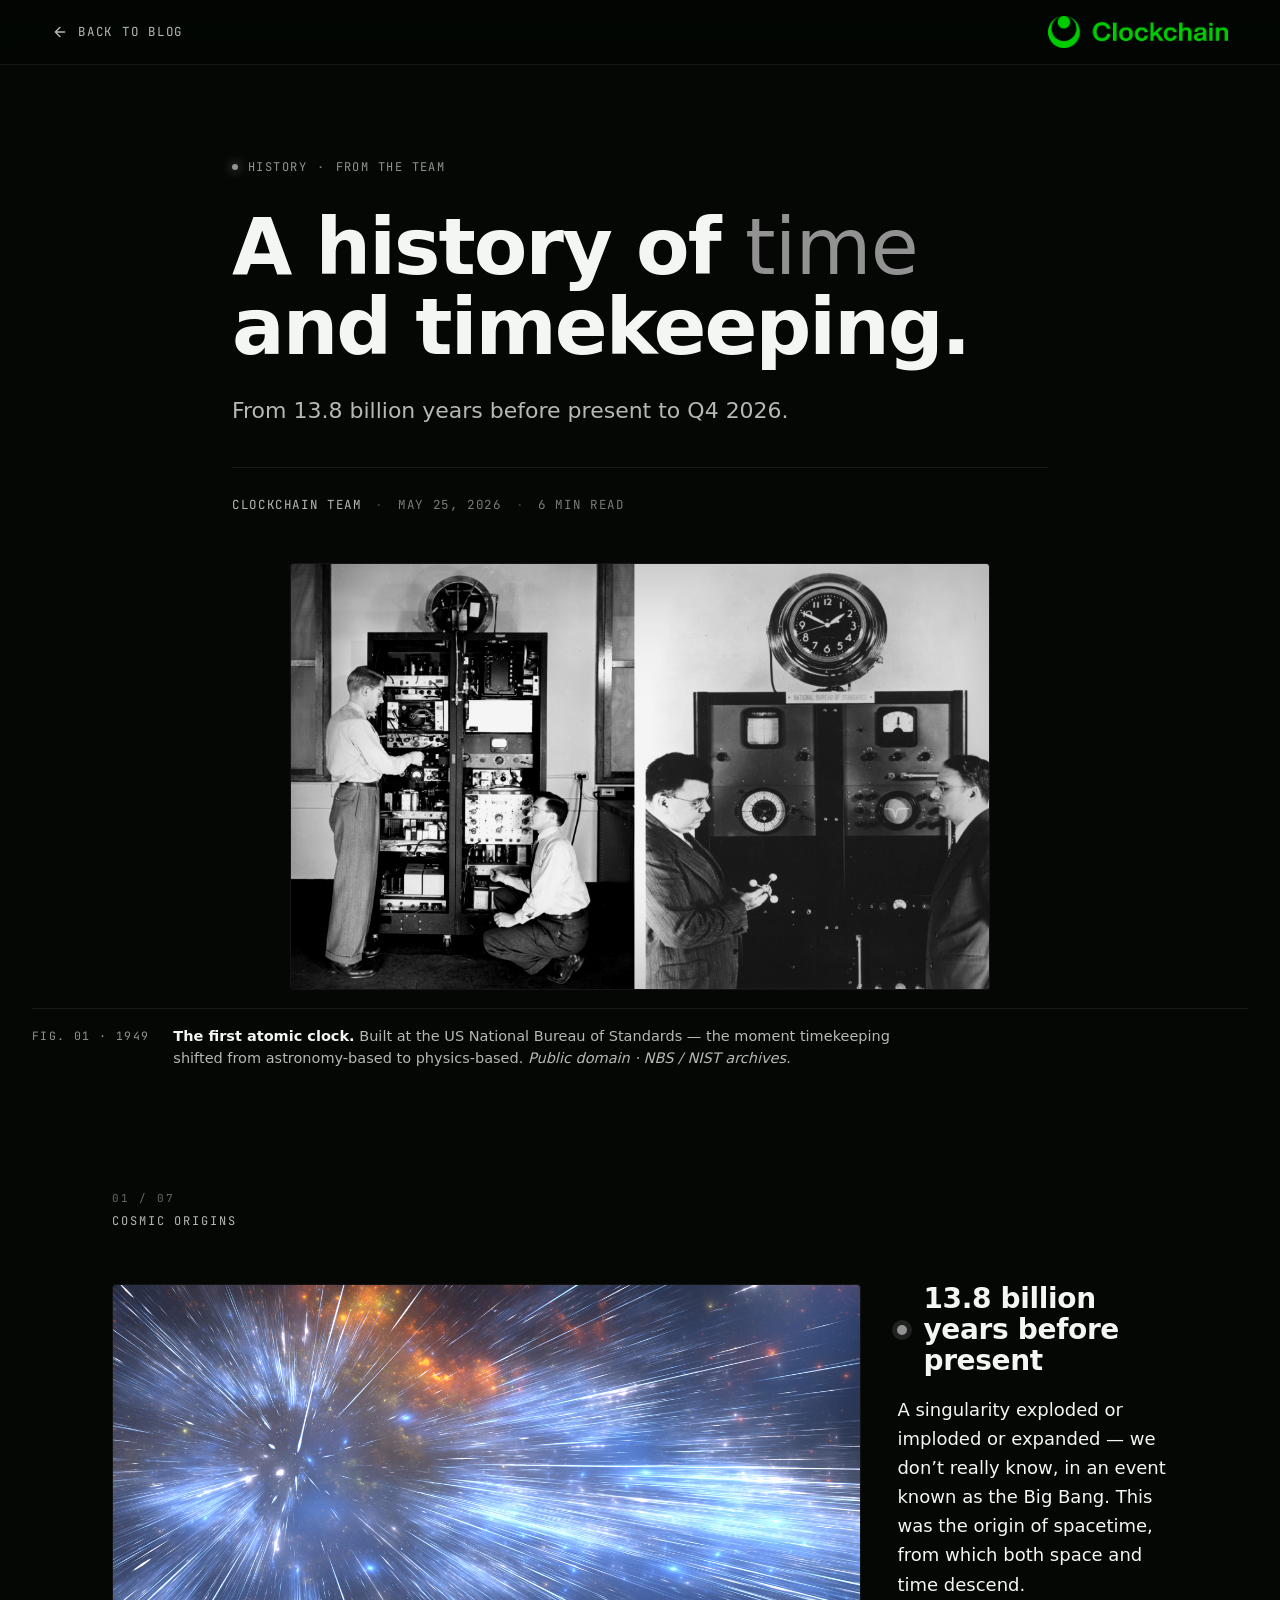
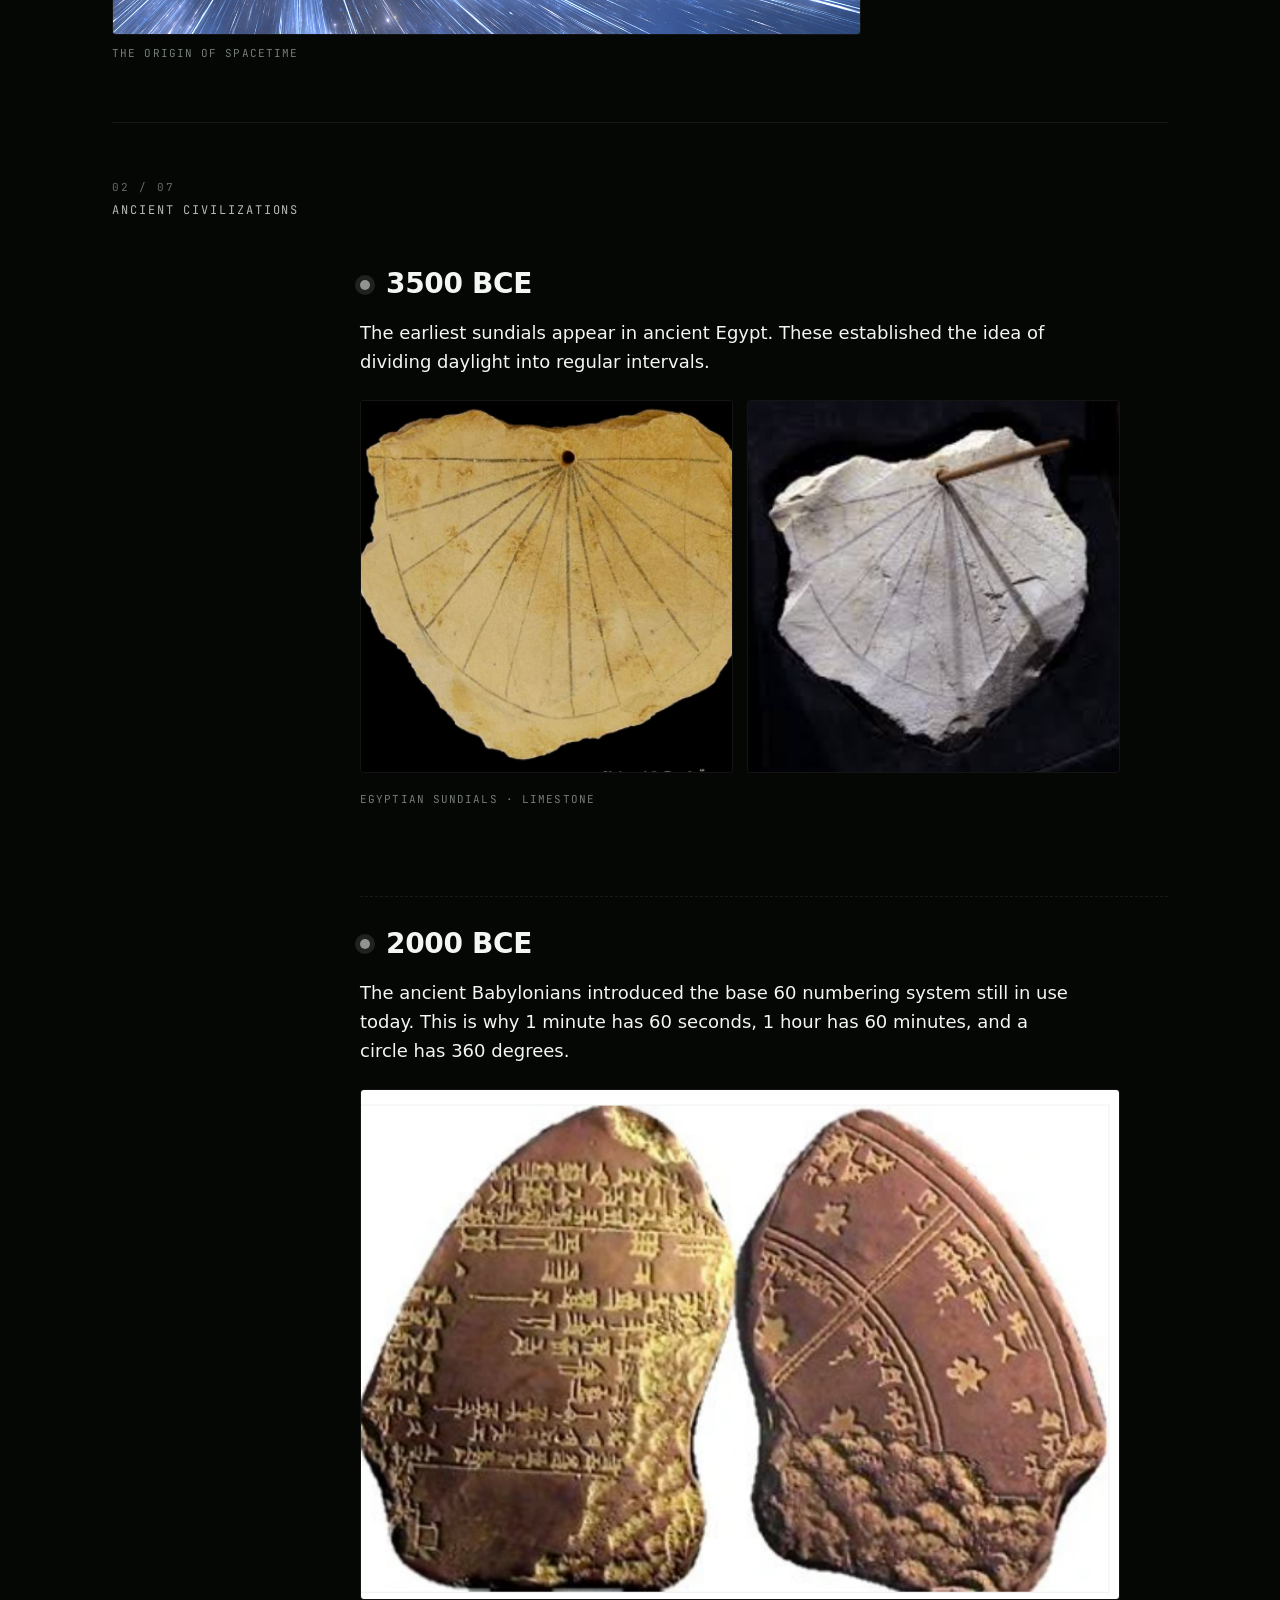
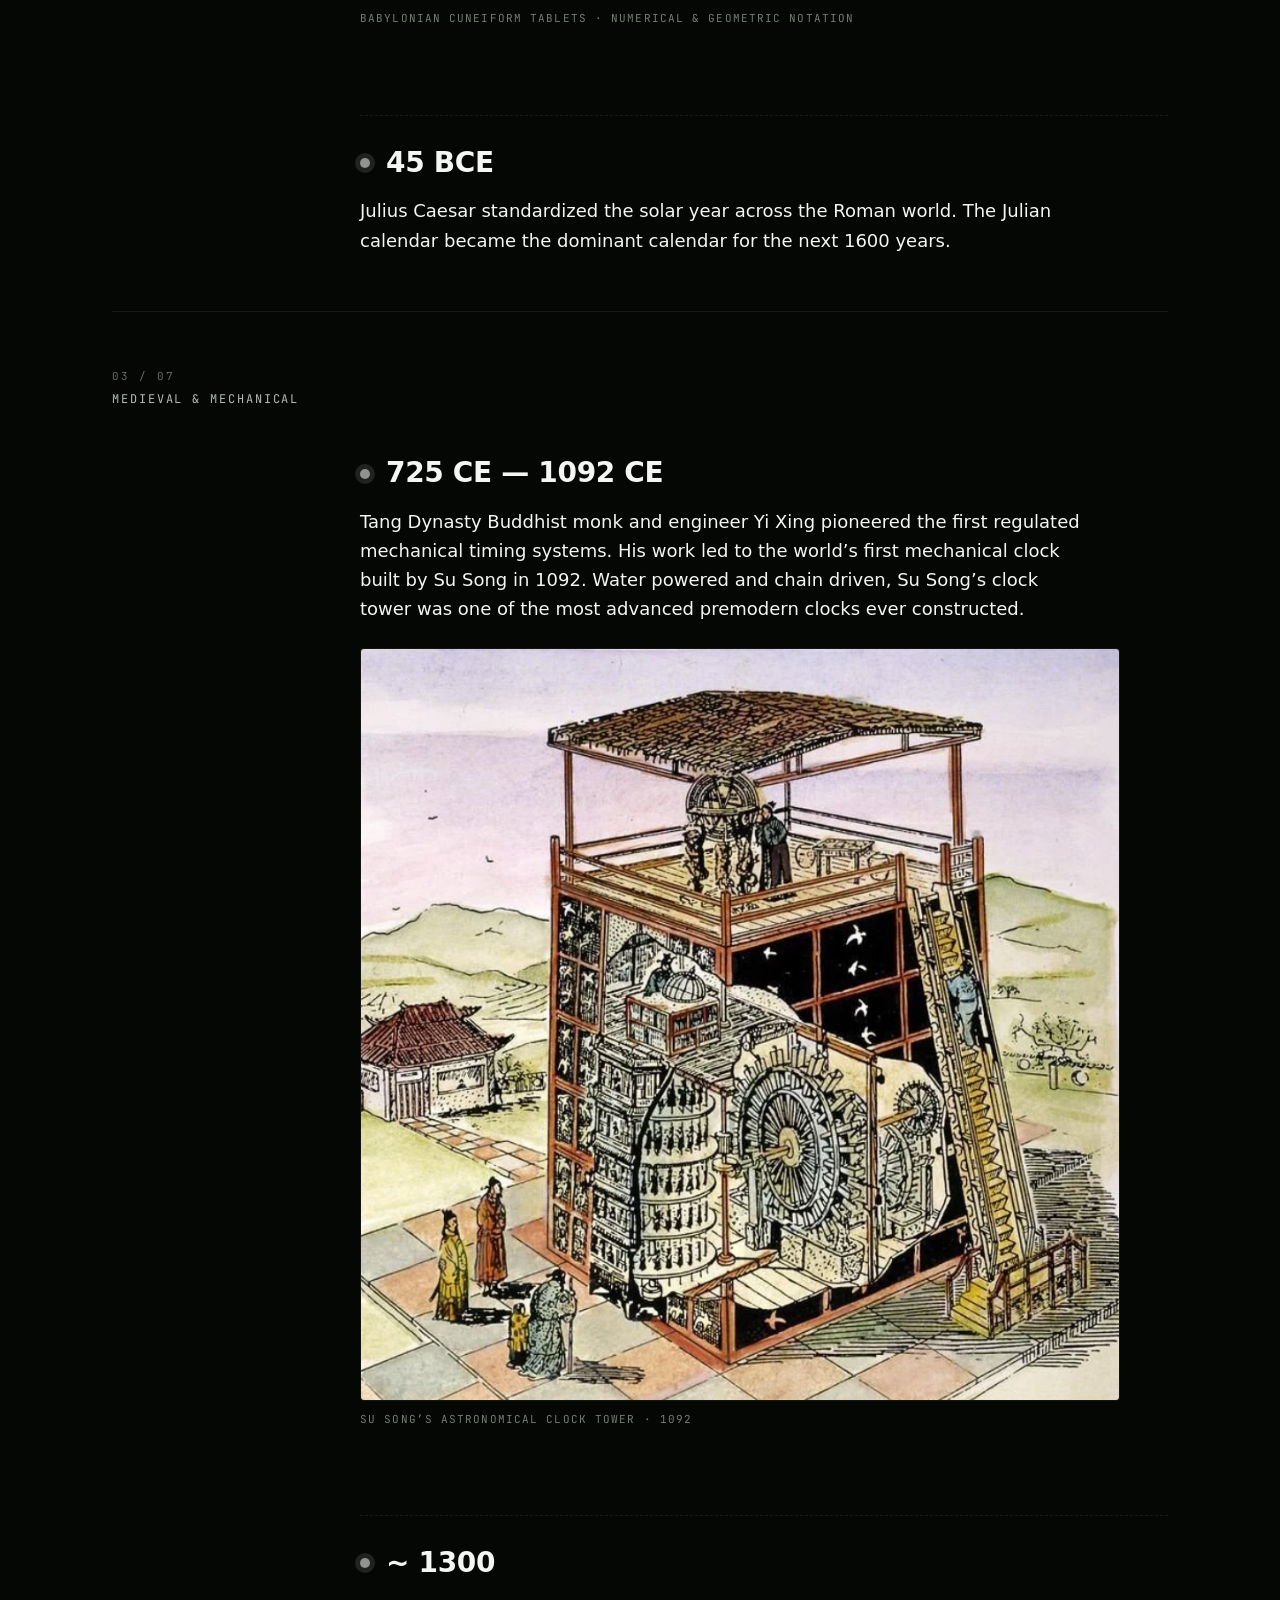
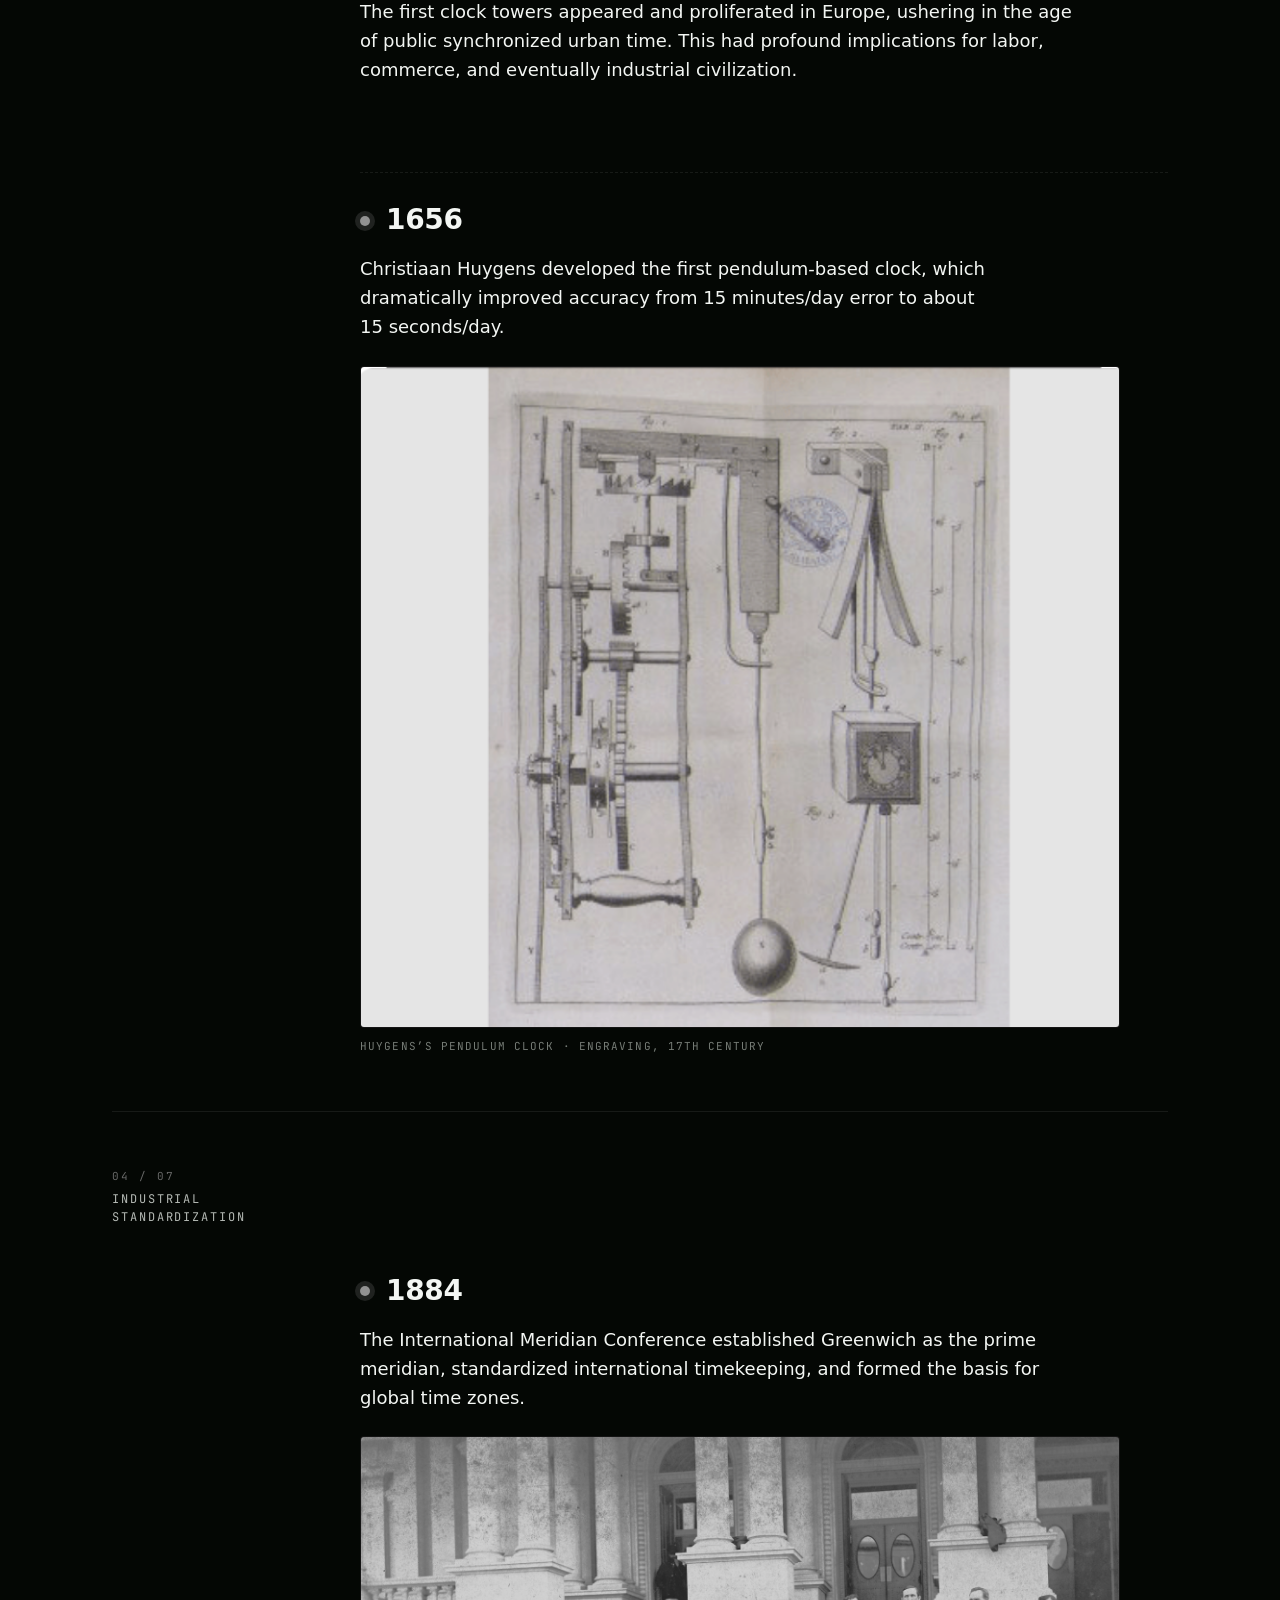
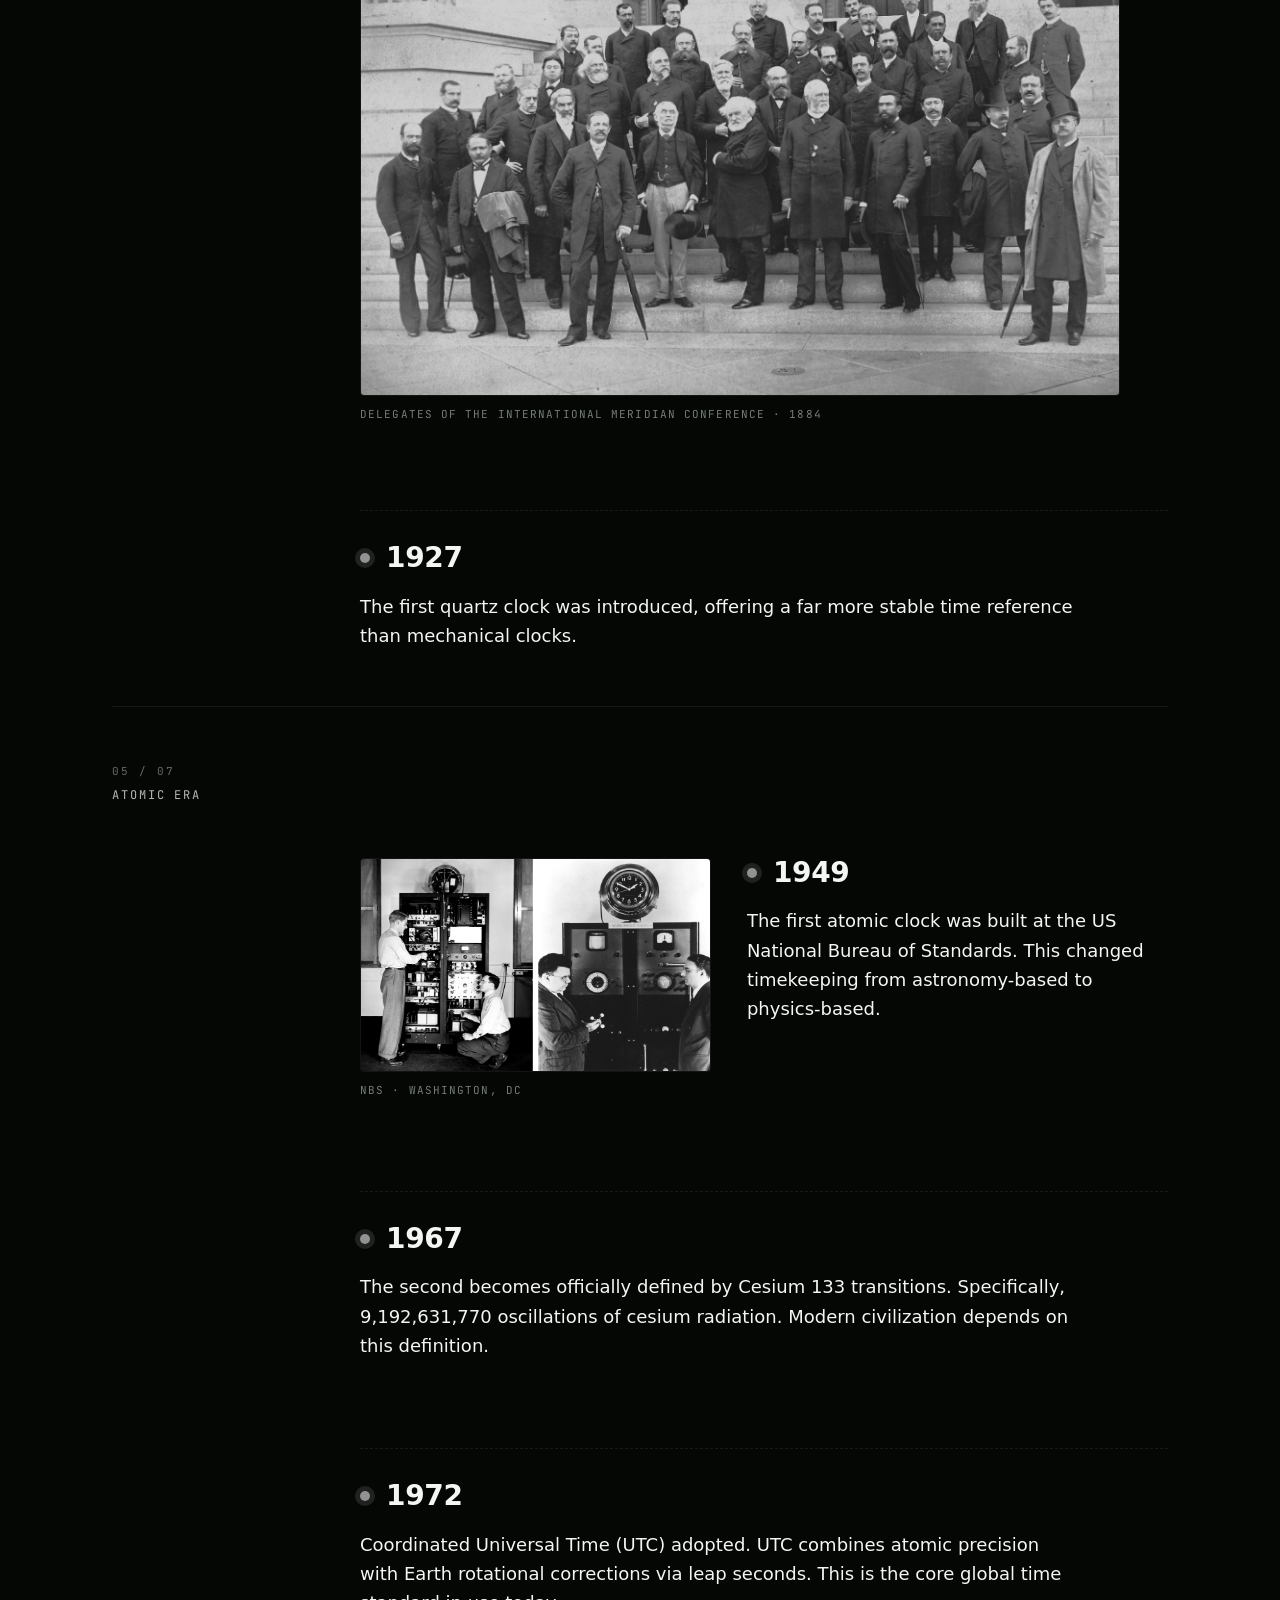
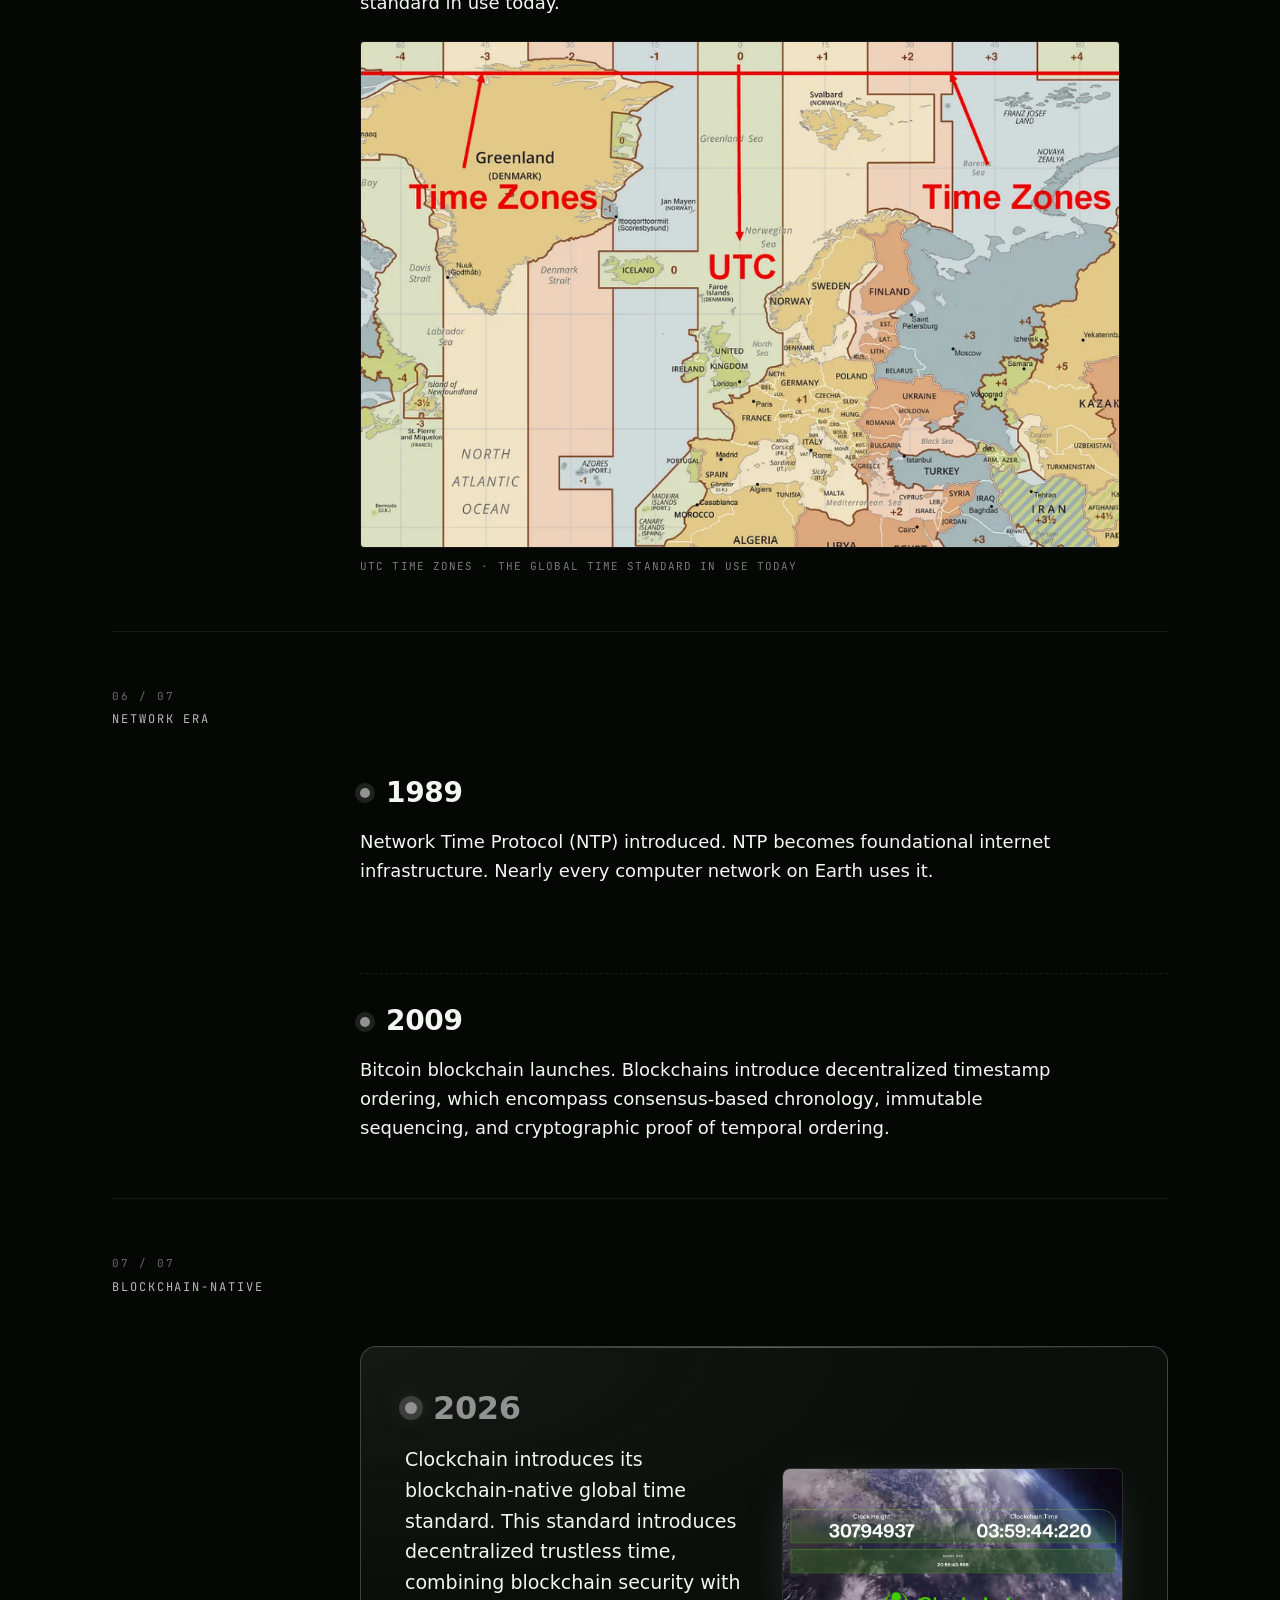
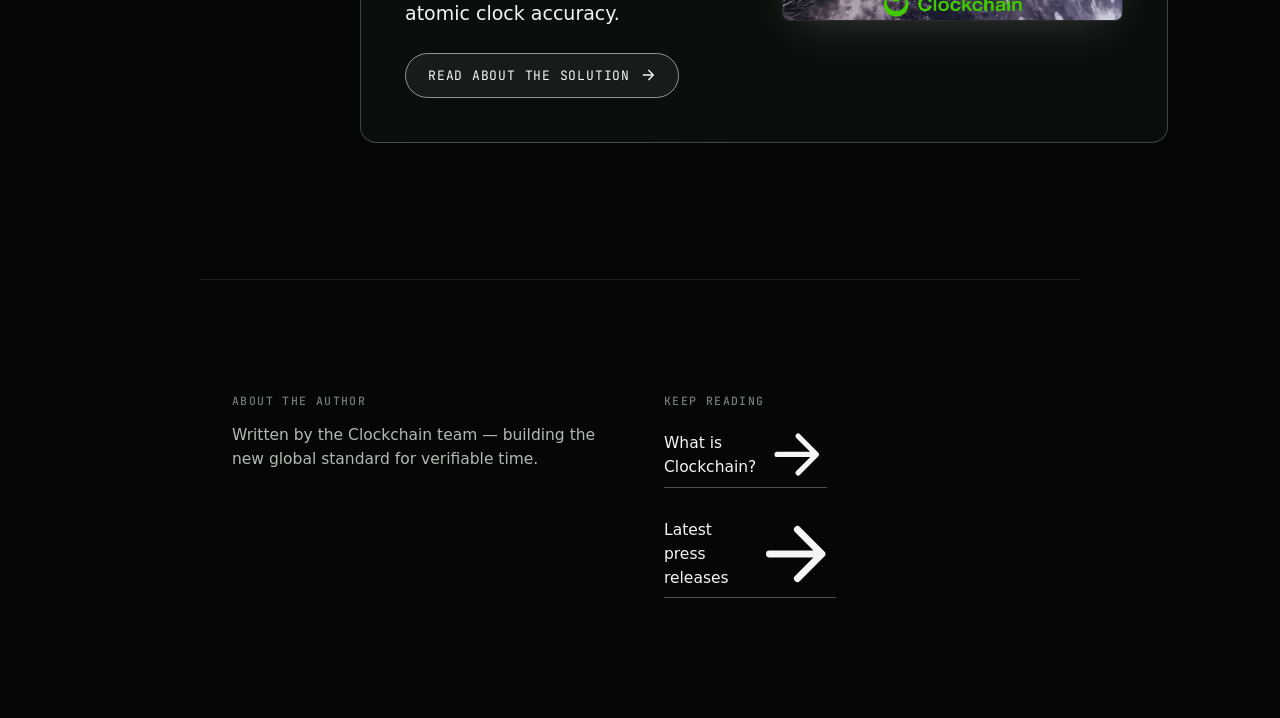
==== commit c95ef3e4: "Add files via upload" ====
--- a/blog/brief-history-of-time.html
+++ b/blog/brief-history-of-time.html
@@ -4,7 +4,9 @@
   <meta charset="UTF-8" />
   <meta name="viewport" content="width=device-width, initial-scale=1.0" />
   <title>A History of Time — Clockchain</title>
-  <link rel="icon" type="image/png" href="../assets/clockchain-logo.png" />
+  <link rel="icon" type="image/png" sizes="32x32" href="../assets/favicon-32.png" />
+  <link rel="icon" type="image/png" sizes="512x512" href="../assets/favicon-512.png" />
+  <link rel="apple-touch-icon" href="../assets/apple-touch-icon.png" />
 
   <!-- Fonts -->
   <link rel="preconnect" href="https://fonts.googleapis.com" />
@@ -12,7 +14,7 @@
   <link href="https://fonts.googleapis.com/css2?family=Space+Grotesk:wght@300;400;500;600;700&family=JetBrains+Mono:wght@400;500;600&family=Instrument+Serif:ital@0;1&display=swap" rel="stylesheet" />
 
   <!-- Base site styles for tokens (colors, type) + nav/footer -->
-  <link rel="stylesheet" href="../styles.css" />
+  <link rel="stylesheet" href="../blog-base.css" />
 
   <!-- Article-specific styles -->
   <style>
--- a/blog-base.css
+++ b/blog-base.css
@@ -0,0 +1,3337 @@
+/* ========== Clockchain 2026 — Design System ========== */
+
+:root {
+  /* Surface — DARK (default) */
+  --bg: oklch(0.12 0.012 150);
+  --bg-deep: oklch(0.07 0.01 150);
+  --bg-elev: oklch(0.16 0.012 150);
+  --panel: oklch(0.22 0.014 150 / 0.55);
+  --panel-2: oklch(0.28 0.014 150 / 0.45);
+  --line: oklch(1 0 0 / 0.08);
+  --line-strong: oklch(1 0 0 / 0.18);
+
+  /* Text */
+  --fg: oklch(0.97 0.005 145);
+  --fg-2: oklch(0.78 0.008 145);
+  --fg-3: oklch(0.58 0.012 145);
+  --fg-4: oklch(0.42 0.014 145);
+
+  /* Neutral structural accent (was steel blue) — used for rims, glows, illustration line work. Green --state is the sole brand accent. */
+  --acc: oklch(0.66 0 0);
+  --acc-2: oklch(0.66 0 0);
+  --acc-dim: oklch(0.5 0 0);
+  --acc-glow: oklch(0.66 0 0 / 0.45);
+
+  /* State / brand accent — bright green #00cc00. Logo, Clockchain wordmark, LIVE, primary CTA */
+  --state: oklch(0.72 0.255 142);
+  --state-2: oklch(0.72 0.255 142);
+  --state-dim: oklch(0.5 0.25 142);
+  --state-glow: oklch(0.72 0.255 142 / 0.45);
+
+  /* Deep teal #2c8769 — used for deep tints, secondary fills, hover layers */
+  --acc-deep: oklch(0.52 0.10 165);
+  --acc-deep-glow: oklch(0.52 0.10 165 / 0.45);
+
+  /* Pale blue #bddbe8 — soft ambient tone, faint glows, light-theme accent */
+  --acc-pale: oklch(0.87 0.029 220);
+  --acc-pale-glow: oklch(0.87 0.029 220 / 0.35);
+
+  /* Type */
+  --f-display: "Manrope", ui-sans-serif, system-ui, sans-serif;
+  --f-sans: "Manrope", ui-sans-serif, system-ui, sans-serif;
+  --f-mono: "JetBrains Mono", ui-monospace, "SF Mono", Menlo, monospace;
+
+  /* Metrics */
+  --maxw: 1440px;
+  --gut: clamp(20px, 4vw, 56px);
+}
+
+/* Typeface toggle — Manrope is the default; toggle for comparison */
+:root[data-typeface="space-grotesk"] {
+  --f-display: "Space Grotesk", ui-sans-serif, system-ui, sans-serif;
+  --f-sans: "Space Grotesk", ui-sans-serif, system-ui, sans-serif;
+}
+:root[data-typeface="manrope"] {
+  --f-display: "Manrope", ui-sans-serif, system-ui, sans-serif;
+  --f-sans: "Manrope", ui-sans-serif, system-ui, sans-serif;
+}
+:root[data-typeface="hanken"] {
+  --f-display: "Hanken Grotesk", ui-sans-serif, system-ui, sans-serif;
+  --f-sans: "Hanken Grotesk", ui-sans-serif, system-ui, sans-serif;
+}
+
+* { box-sizing: border-box; margin: 0; padding: 0; }
+html, body { background: var(--bg); color: var(--fg); }
+html { scroll-behavior: smooth; }
+body {
+  font-family: var(--f-sans);
+  font-weight: 400;
+  line-height: 1.5;
+  -webkit-font-smoothing: antialiased;
+  overflow-x: hidden;
+  background:
+    radial-gradient(1200px 700px at 80% -10%, oklch(0.4 0.16 142 / 0.18), transparent 60%),
+    radial-gradient(900px 600px at -10% 30%, oklch(0.4 0.16 142 / 0.10), transparent 60%),
+    var(--bg);
+  background-attachment: fixed;
+}
+
+a { color: inherit; text-decoration: none; }
+img, svg { display: block; max-width: 100%; }
+
+/* Selection */
+::selection { background: var(--acc); color: var(--bg-deep); }
+
+/* Scrollbar */
+::-webkit-scrollbar { width: 10px; height: 10px; }
+::-webkit-scrollbar-track { background: var(--bg-deep); }
+::-webkit-scrollbar-thumb { background: oklch(0.3 0.02 145); border-radius: 8px; }
+::-webkit-scrollbar-thumb:hover { background: var(--acc-dim); }
+
+/* ========== Utility ========== */
+.shell { max-width: var(--maxw); margin: 0 auto; padding: 0 var(--gut); }
+.eyebrow {
+  font-family: var(--f-mono);
+  font-size: 11px;
+  letter-spacing: 0.16em;
+  text-transform: uppercase;
+  color: var(--fg-3);
+  display: inline-flex;
+  align-items: center;
+  gap: 10px;
+}
+.eyebrow::before {
+  content: "";
+  display: inline-block;
+  width: 6px; height: 6px; border-radius: 999px;
+  background: var(--acc);
+  box-shadow: 0 0 12px var(--acc-glow);
+}
+
+/* ---- Liquid glass: subtle base + gradient inner border via ::before ---- */
+.glass, .glass-2, .liquid-glass {
+  position: relative;
+  overflow: hidden;
+  background: oklch(1 0 0 / 0.02);
+  background-blend-mode: luminosity;
+  backdrop-filter: blur(14px) saturate(150%);
+  -webkit-backdrop-filter: blur(14px) saturate(150%);
+  box-shadow:
+    inset 0 1px 1px oklch(1 0 0 / 0.10),
+    0 24px 60px -40px oklch(0 0 0 / 0.6);
+  border: none;
+  border-radius: 22px;
+}
+.glass-2 { border-radius: 26px; }
+.glass::before, .glass-2::before, .liquid-glass::before {
+  content: "";
+  position: absolute; inset: 0;
+  border-radius: inherit;
+  padding: 1.4px;
+  background: linear-gradient(
+    180deg,
+    oklch(1 0 0 / 0.45) 0%,
+    oklch(1 0 0 / 0.15) 20%,
+    oklch(1 0 0 / 0) 40%,
+    oklch(1 0 0 / 0) 60%,
+    oklch(1 0 0 / 0.12) 80%,
+    oklch(1 0 0 / 0.4) 100%
+  );
+  -webkit-mask: linear-gradient(#fff 0 0) content-box, linear-gradient(#fff 0 0);
+  -webkit-mask-composite: xor;
+          mask-composite: exclude;
+  pointer-events: none;
+  z-index: 1;
+}
+.glass-2 {
+  background:
+    linear-gradient(180deg, oklch(1 0 0 / 0.035), oklch(1 0 0 / 0.005)),
+    oklch(1 0 0 / 0.02);
+}
+/* Make sure card contents sit above the ::before border */
+.glass > *, .glass-2 > *, .liquid-glass > * { position: relative; z-index: 2; }
+[data-theme="light"] .glass,
+[data-theme="light"] .glass-2,
+[data-theme="light"] .liquid-glass {
+  background: oklch(1 0 0 / 0.5);
+  /* On pure white, define cards with a hairline ring + soft lift so edges read */
+  box-shadow:
+    inset 0 0 0 1px oklch(0 0 0 / 0.07),
+    inset 0 1px 1px oklch(1 0 0 / 0.8),
+    0 16px 40px -26px oklch(0 0 0 / 0.16);
+}
+[data-theme="light"] .glass::before,
+[data-theme="light"] .glass-2::before,
+[data-theme="light"] .liquid-glass::before {
+  background: linear-gradient(
+    180deg,
+    oklch(0 0 0 / 0.22) 0%,
+    oklch(0 0 0 / 0.10) 20%,
+    oklch(0 0 0 / 0) 40%,
+    oklch(0 0 0 / 0) 60%,
+    oklch(0 0 0 / 0.06) 80%,
+    oklch(0 0 0 / 0.18) 100%
+  );
+}
+
+/* Reveal */
+.reveal {
+  opacity: 0;
+  transform: translateY(36px);
+  transition:
+    opacity 1.6s cubic-bezier(.16,1,.3,1),
+    transform 2s cubic-bezier(.16,1,.3,1);
+  transition-delay: var(--d, 0ms);
+}
+.reveal.in { opacity: 1; transform: none; }
+
+/* Directional reveals — slide in from edges */
+.reveal[data-reveal="left"]  { transform: translateX(-44vw); }
+.reveal[data-reveal="right"] { transform: translateX(44vw); }
+.reveal[data-reveal="left"].in,
+.reveal[data-reveal="right"].in { transform: none; }
+
+/* Swipe reveals — like data-reveal but triggered on scroll-into-view (not at load).
+   Use for content below the fold that should swipe in from off-canvas. */
+.reveal[data-swipe="left"]  { transform: translate3d(-55vw, 0, 0); opacity: 0; }
+.reveal[data-swipe="right"] { transform: translate3d(55vw, 0, 0); opacity: 0; }
+.reveal[data-swipe="left"],
+.reveal[data-swipe="right"] {
+  transition:
+    opacity 1.6s cubic-bezier(.16,1,.3,1),
+    transform 2s cubic-bezier(.16,1,.3,1);
+  transition-delay: var(--d, 0ms);
+}
+.reveal[data-swipe="left"].in,
+.reveal[data-swipe="right"].in {
+  transform: translate3d(0, 0, 0);
+  opacity: 1;
+}
+
+/* ========== Background grid layer ========== */
+.bg-grid {
+  position: fixed; inset: 0; pointer-events: none; z-index: 0;
+  background-image:
+    linear-gradient(to right, oklch(1 0 0 / 0.025) 1px, transparent 1px),
+    linear-gradient(to bottom, oklch(1 0 0 / 0.025) 1px, transparent 1px);
+  background-size: 80px 80px;
+  mask-image: radial-gradient(ellipse 80% 60% at 50% 30%, black 30%, transparent 80%);
+  -webkit-mask-image: radial-gradient(ellipse 80% 60% at 50% 30%, black 30%, transparent 80%);
+}
+.bg-orb {
+  position: fixed;
+  width: 720px; height: 720px; border-radius: 999px;
+  background: radial-gradient(circle, oklch(0.8 0.25 142 / 0.18), transparent 65%);
+  pointer-events: none; z-index: 0;
+  filter: blur(20px);
+  animation: orbDrift 24s ease-in-out infinite;
+}
+.bg-orb.a { top: -200px; right: -180px; }
+.bg-orb.b { bottom: -300px; left: -200px; animation-delay: -12s; background: radial-gradient(circle, oklch(0.65 0.12 200 / 0.10), transparent 65%); }
+@keyframes orbDrift {
+  0%, 100% { transform: translate(0,0) scale(1); }
+  50% { transform: translate(40px, -30px) scale(1.06); }
+}
+
+/* ========== Header / Nav ========== */
+.nav {
+  position: fixed; top: 16px; left: 0; right: 0; z-index: 50;
+  display: flex; justify-content: center; pointer-events: none;
+}
+.nav-inner {
+  pointer-events: auto;
+  width: min(1320px, calc(100vw - 32px));
+  display: flex; align-items: center; justify-content: space-between;
+  padding: 12px 16px 12px 22px;
+  background: oklch(1 0 0 / 0.02);
+  background-blend-mode: luminosity;
+  backdrop-filter: blur(14px) saturate(160%);
+  -webkit-backdrop-filter: blur(14px) saturate(160%);
+  box-shadow: inset 0 1px 1px oklch(1 0 0 / 0.10);
+  border: none;
+  border-radius: 999px;
+  position: relative;
+  overflow: hidden;
+  transition: background .3s ease, box-shadow .3s ease;
+}
+.nav-inner::before {
+  content: "";
+  position: absolute; inset: 0;
+  border-radius: inherit;
+  padding: 1.4px;
+  background: linear-gradient(
+    180deg,
+    oklch(1 0 0 / 0.45) 0%,
+    oklch(1 0 0 / 0.15) 20%,
+    oklch(1 0 0 / 0) 40%,
+    oklch(1 0 0 / 0) 60%,
+    oklch(1 0 0 / 0.12) 80%,
+    oklch(1 0 0 / 0.4) 100%
+  );
+  -webkit-mask: linear-gradient(#fff 0 0) content-box, linear-gradient(#fff 0 0);
+  -webkit-mask-composite: xor;
+          mask-composite: exclude;
+  pointer-events: none;
+  z-index: 1;
+}
+.nav-inner > * { position: relative; z-index: 2; }
+.nav.scrolled .nav-inner {
+  background: oklch(0.08 0.01 150 / 0.55);
+  box-shadow:
+    inset 0 1px 1px oklch(1 0 0 / 0.12),
+    0 12px 40px -10px oklch(0 0 0 / 0.5);
+}
+[data-theme="light"] .nav-inner {
+  background: oklch(1 0 0 / 0.6);
+  box-shadow:
+    inset 0 0 0 1px oklch(0 0 0 / 0.06),
+    inset 0 1px 1px oklch(1 0 0 / 0.8),
+    0 8px 28px -18px oklch(0 0 0 / 0.18);
+}
+[data-theme="light"] .nav-inner::before {
+  background: linear-gradient(
+    180deg,
+    oklch(0 0 0 / 0.22) 0%,
+    oklch(0 0 0 / 0.1) 20%,
+    oklch(0 0 0 / 0) 40%,
+    oklch(0 0 0 / 0) 60%,
+    oklch(0 0 0 / 0.06) 80%,
+    oklch(0 0 0 / 0.18) 100%
+  );
+}
+[data-theme="light"] .nav.scrolled .nav-inner {
+  background: oklch(1 0 0 / 0.78);
+}
+.nav-logo {
+  display: flex; align-items: center; gap: 10px;
+  font-family: var(--f-display); font-weight: 800; font-size: 45px;
+  letter-spacing: -0.01em;
+  color: var(--state);
+}
+.nav-logo .mark {
+  width: auto; height: 56px; display: block;
+}
+.nav-links {
+  display: flex; gap: 4px; align-items: center;
+}
+.nav-links a {
+  font-family: var(--f-sans); font-size: 14px; font-weight: 700;
+  color: var(--fg); padding: 8px 14px; border-radius: 999px;
+  letter-spacing: -0.005em;
+  transition: background .2s ease, color .2s ease;
+}
+.nav-links a:hover { background: oklch(1 0 0 / 0.06); color: var(--fg); }
+
+.nav-right {
+  display: flex; align-items: center; gap: 10px;
+}
+.nav-socials {
+  display: inline-flex; align-items: center; gap: 2px;
+}
+.nav-socials a {
+  width: 32px; height: 32px;
+  display: grid; place-items: center;
+  border-radius: 999px;
+  color: var(--fg-2);
+  transition: background .2s ease, color .2s ease;
+}
+.nav-socials a:hover {
+  background: oklch(1 0 0 / 0.06);
+  color: var(--state);
+}
+.nav-socials svg {
+  width: 16px; height: 16px;
+  fill: currentColor;
+}
+.nav-sep {
+  width: 1px; height: 22px;
+  background: var(--line-strong);
+  margin: 0 4px;
+}
+.nav-cta {
+  font-family: var(--f-sans); font-size: 14px; font-weight: 700;
+  /* Glassmorphism green pill — matches .hero-live-pill */
+  --acc: var(--state);
+  --acc-glow: var(--state-glow);
+  background: oklch(0.72 0.255 142 / 0.08);
+  backdrop-filter: blur(14px) saturate(140%);
+  -webkit-backdrop-filter: blur(14px) saturate(140%);
+  color: var(--acc);
+  padding: 10px 18px; border-radius: 999px;
+  display: inline-flex; align-items: center; gap: 8px;
+  letter-spacing: -0.005em;
+  box-shadow:
+    inset 0 0 0 1px var(--acc),
+    inset 0 1px 0 oklch(1 0 0 / 0.12),
+    0 6px 18px -8px var(--acc-glow);
+  transition: transform .2s ease, box-shadow .2s ease, background .2s ease;
+}
+.nav-cta:hover {
+  transform: translateY(-1px);
+  background: oklch(0.72 0.255 142 / 0.12);
+  box-shadow:
+    inset 0 0 0 1px var(--acc),
+    inset 0 1px 0 oklch(1 0 0 / 0.16),
+    0 14px 30px -10px var(--acc-glow);
+}
+.nav-cta .arrow {
+  width: 14px; height: 14px; transition: transform .2s ease;
+}
+.nav-cta:hover .arrow { transform: translate(2px, -2px); }
+
+/* ========== Theme toggle (light/dark) ========== */
+.theme-toggle {
+  width: 38px; height: 38px;
+  display: grid; place-items: center;
+  border-radius: 999px;
+  border: 1px solid oklch(1 0 0 / 0.08);
+  background: oklch(1 0 0 / 0.03);
+  color: var(--fg-2);
+  cursor: pointer;
+  padding: 0;
+  margin-right: 4px;
+  transition: color .2s ease, background .2s ease, border-color .2s ease, transform .2s ease;
+}
+.theme-toggle:hover {
+  color: var(--state);
+  border-color: oklch(1 0 0 / 0.18);
+  background: oklch(1 0 0 / 0.06);
+  transform: translateY(-1px);
+}
+.theme-toggle:focus-visible {
+  outline: 2px solid var(--acc);
+  outline-offset: 2px;
+}
+.theme-icon { width: 16px; height: 16px; display: block; }
+/* Dark mode → show moon (action: go to dark? no — show what user will switch TO).
+   Convention: sun shown in dark mode means "switch to light"; moon in light means "switch to dark". */
+.theme-toggle .theme-icon-sun { display: block; }
+.theme-toggle .theme-icon-moon { display: none; }
+[data-theme="light"] .theme-toggle .theme-icon-sun { display: none; }
+[data-theme="light"] .theme-toggle .theme-icon-moon { display: block; }
+[data-theme="light"] .theme-toggle {
+  border-color: oklch(0 0 0 / 0.08);
+  background: oklch(0 0 0 / 0.02);
+  color: var(--fg-2);
+}
+[data-theme="light"] .theme-toggle:hover {
+  border-color: oklch(0 0 0 / 0.18);
+  background: oklch(0 0 0 / 0.05);
+}
+
+/* ========== Hero ========== */
+.hero {
+  position: relative; z-index: 1;
+  padding: 160px 0 100px;
+  min-height: 100vh;
+  display: flex; flex-direction: column; justify-content: center;
+  overflow: hidden;
+  isolation: isolate;
+}
+
+/* Background video layer */
+.hero-video-wrap {
+  position: absolute; inset: 0;
+  z-index: 0;
+  pointer-events: none;
+  overflow: hidden;
+}
+.hero-video {
+  position: absolute; inset: 0;
+  width: 100%; height: 100%;
+  object-fit: cover;
+  object-position: center;
+  opacity: 0;
+  will-change: opacity, transform, translate;
+  /* Tint toward warm gold + soften */
+  filter: hue-rotate(-40deg) saturate(0.55) contrast(1.06) brightness(0.95) sepia(0.15);
+  animation: heroVidBreath 24s ease-in-out infinite alternate;
+}
+@keyframes heroVidBreath {
+  0%   { transform: scale(1.03); }
+  100% { transform: scale(1.12); }
+}
+.hero-video-tint {
+  position: absolute; inset: 0;
+  background:
+    radial-gradient(ellipse 70% 55% at 50% 50%, transparent 0%, oklch(0.08 0.012 150 / 0.35) 70%, oklch(0.08 0.012 150 / 0.85) 100%),
+    linear-gradient(180deg, oklch(0.08 0.012 150 / 0.2) 0%, oklch(0.08 0.012 150 / 0.35) 55%, var(--bg) 100%);
+}
+.hero-video-vignette {
+  position: absolute; inset: 0;
+  background:
+    radial-gradient(ellipse 60% 40% at 18% 80%, oklch(0.66 0 0 / 0.16), transparent 60%),
+    radial-gradient(ellipse 50% 40% at 82% 15%, oklch(0.66 0 0 / 0.10), transparent 60%);
+  mix-blend-mode: plus-lighter;
+}
+.hero-video-grid {
+  position: absolute; inset: 0;
+  background-image:
+    linear-gradient(to right, oklch(1 0 0 / 0.035) 1px, transparent 1px),
+    linear-gradient(to bottom, oklch(1 0 0 / 0.035) 1px, transparent 1px);
+  background-size: 80px 80px;
+  mask-image: radial-gradient(ellipse 80% 60% at 50% 50%, black 30%, transparent 90%);
+  -webkit-mask-image: radial-gradient(ellipse 80% 60% at 50% 50%, black 30%, transparent 90%);
+  opacity: 0.6;
+}
+
+/* Theme: light luxe — soften the video, invert tint */
+[data-theme="light"] .hero-video {
+  filter: hue-rotate(8deg) saturate(0.45) contrast(0.9) brightness(1.1);
+  opacity: 0;
+}
+[data-theme="light"] .hero-video-tint {
+  background: var(--bg);
+}
+
+/* Ensure hero contents sit above video */
+.hero > .shell { position: relative; z-index: 2; }
+.hero .hero-eyebrow-row,
+.hero .kinetic-title,
+.hero .hero-row,
+.hero .cta-row,
+.hero .subscribe { position: relative; z-index: 2; }
+
+@media (prefers-reduced-motion: reduce) {
+  .hero-video { animation: none; }
+}
+.hero-eyebrow-row {
+  display: flex; gap: 16px; align-items: center; flex-wrap: wrap;
+  margin-bottom: 36px;
+}
+/* ----- Pills: outlined, bold accent text (no fill) ----- */
+.hero-live-pill {
+  display: inline-flex; align-items: center; gap: 8px;
+  padding: 6px 14px 6px 12px;
+  border-radius: 999px;
+  /* Glassmorphism backdrop with green text + outline */
+  background: oklch(0.72 0.255 142 / 0.08);
+  backdrop-filter: blur(14px) saturate(140%);
+  -webkit-backdrop-filter: blur(14px) saturate(140%);
+  /* LIVE pills carry the operational STATE accent (green) */
+  --acc: var(--state);
+  --acc-glow: var(--state-glow);
+  box-shadow:
+    inset 0 0 0 1px var(--acc),
+    inset 0 1px 0 oklch(1 0 0 / 0.12),
+    0 6px 18px -8px var(--acc-glow);
+  font-family: var(--f-mono);
+  font-size: 10.5px; letter-spacing: 0.22em; text-transform: uppercase;
+  color: var(--fg);
+  font-weight: 700;
+}
+.hero-live-pill .live-dot { width: 6px; height: 6px; }
+.hero-live-meta {
+  font-family: var(--f-mono);
+  font-size: 11px; letter-spacing: 0.18em; text-transform: uppercase;
+  color: var(--fg-2);
+  white-space: nowrap;
+}
+
+/* Trusted by builders */
+.trusted {
+  display: flex; flex-direction: column; gap: 12px;
+  margin-top: 6px;
+}
+.trusted-label {
+  font-family: var(--f-mono);
+  font-size: 10px; letter-spacing: 0.22em; text-transform: uppercase;
+  color: var(--fg-3);
+}
+.trusted-row {
+  display: flex; flex-wrap: wrap; gap: 10px;
+}
+.trusted-chip {
+  display: inline-flex; align-items: center; gap: 10px;
+  padding: 8px 16px 8px 12px;
+  border-radius: 999px;
+  background: oklch(1 0 0 / 0.04);
+  box-shadow: inset 0 0 0 1px oklch(1 0 0 / 0.08);
+  font-family: var(--f-sans);
+  font-size: 13px; font-weight: 500;
+  color: var(--fg);
+  transition: background .2s ease, box-shadow .2s ease;
+}
+.trusted-chip:hover {
+  background: oklch(1 0 0 / 0.07);
+  box-shadow: inset 0 0 0 1px oklch(1 0 0 / 0.16);
+}
+.tc-mark {
+  width: 14px; height: 14px; border-radius: 999px;
+  background: radial-gradient(circle at 30% 30%, color-mix(in oklch, var(--c) 80%, white 20%), var(--c) 70%);
+  box-shadow: 0 0 0 1px oklch(0 0 0 / 0.4);
+  flex-shrink: 0;
+}
+.tc-meta { color: var(--fg-3); font-weight: 400; }
+
+/* Bottom horizontal stat strip */
+.hero-stat-strip {
+  margin-top: 56px;
+  padding: 22px clamp(20px, 2.5vw, 32px);
+  display: grid;
+  grid-template-columns: repeat(4, 1fr);
+  gap: 0;
+  border-radius: 22px;
+  position: relative;
+}
+.hss-cell {
+  display: flex; align-items: center; gap: 18px;
+  padding: 4px 26px;
+  border-right: 1px solid var(--line);
+}
+.hss-cell:last-child { border-right: 0; }
+.hss-icon {
+  width: 44px; height: 44px; border-radius: 12px;
+  background: oklch(0.66 0 0 / 0.10);
+  box-shadow: inset 0 0 0 1px oklch(0.66 0 0 / 0.3);
+  display: grid; place-items: center;
+  color: var(--fg);
+  flex-shrink: 0;
+}
+.hss-icon svg { width: 22px; height: 22px; }
+.hss-body { display: flex; flex-direction: column; gap: 2px; }
+.hss-label {
+  font-family: var(--f-mono);
+  font-size: 10px; letter-spacing: 0.16em; text-transform: uppercase;
+  color: var(--fg-3);
+  white-space: nowrap;
+}
+.hss-val {
+  font-family: var(--f-display);
+  font-size: clamp(22px, 2.2vw, 30px);
+  font-weight: 600;
+  color: var(--fg);
+  letter-spacing: -0.02em;
+  font-variant-numeric: tabular-nums;
+  line-height: 1.05;
+}
+.hss-sub {
+  font-family: var(--f-mono);
+  font-size: 10px; letter-spacing: 0.06em;
+  color: var(--fg-4);
+}
+
+@media (max-width: 1080px) {
+  .hero-stat-strip { grid-template-columns: 1fr 1fr; }
+  .hss-cell { border-right: 0; padding: 12px 20px; }
+  .hss-cell:nth-child(odd) { border-right: 1px solid var(--line); }
+  .hss-cell:nth-child(-n+2) { border-bottom: 1px solid var(--line); }
+}
+@media (max-width: 620px) {
+  .hero-stat-strip { grid-template-columns: 1fr; }
+  .hss-cell, .hss-cell:nth-child(odd), .hss-cell:nth-child(-n+2) {
+    border-right: 0; border-bottom: 1px solid var(--line);
+  }
+  .hss-cell:last-child { border-bottom: 0; }
+}
+.live-dot {
+  width: 8px; height: 8px; border-radius: 999px; background: var(--acc);
+  box-shadow: 0 0 0 0 var(--acc-glow);
+  animation: livePulse 1.8s ease-out infinite;
+}
+@keyframes livePulse {
+  0% { box-shadow: 0 0 0 0 var(--state-glow); }
+  70% { box-shadow: 0 0 0 14px oklch(0.72 0.255 142 / 0); }
+  100% { box-shadow: 0 0 0 0 oklch(0.72 0.255 142 / 0); }
+}
+
+.kinetic-title {
+  font-family: var(--f-display);
+  font-weight: 600;
+  font-size: clamp(24px, 3.2vw, 54px);
+  line-height: 0.94;
+  letter-spacing: -0.035em;
+  margin-bottom: 32px;
+}
+.kinetic-title .line {
+  display: block;
+  overflow: visible;
+}
+.kinetic-title .word {
+  display: inline-block;
+  transition: font-weight .35s ease, letter-spacing .35s ease, color .35s ease;
+}
+.kinetic-title .word:hover {
+  font-weight: 700;
+  letter-spacing: -0.05em;
+}
+.kinetic-title .italic {
+  font-family: var(--f-display);
+  font-weight: 400;
+  color: var(--acc);
+  letter-spacing: -0.02em;
+}
+.kinetic-title .italic.huge {
+  font-size: 1.32em;
+  line-height: 0.82;
+  display: inline-block;
+  transform: translateY(0.06em);
+  margin: 0 0.04em;
+  text-shadow: 0 0 80px oklch(0.66 0 0 / 0.18);
+}
+
+/* ========== Subscribe ========== */
+.subscribe {
+  margin-top: 26px;
+  display: flex; align-items: center; gap: 10px;
+  padding: 6px 6px 6px 20px;
+  border-radius: 999px;
+  max-width: 560px;
+}
+.subscribe .sub-prefix {
+  font-family: var(--f-mono);
+  font-size: 13px; color: var(--fg);
+}
+.subscribe input {
+  flex: 1;
+  background: transparent;
+  border: 0; outline: 0;
+  color: var(--fg);
+  font-family: var(--f-sans); font-size: 14px;
+  padding: 12px 4px;
+}
+.subscribe input::placeholder { color: var(--fg-3); }
+.subscribe .sub-btn {
+  width: 40px; height: 40px; border-radius: 999px;
+  background: var(--acc); color: var(--bg-deep);
+  border: 0; cursor: pointer;
+  display: grid; place-items: center;
+  transition: transform .2s ease, box-shadow .2s ease;
+}
+.subscribe .sub-btn:hover { transform: translateY(-1px); box-shadow: 0 12px 28px -10px var(--acc-glow); }
+.subscribe .sub-btn svg { width: 16px; height: 16px; }
+
+/* ========== Featured live visual ========== */
+.featured-section { padding: 60px 0 120px; }
+.featured-card {
+  border-radius: 32px;
+  overflow: hidden;
+  position: relative;
+  aspect-ratio: 16 / 9;
+  max-width: 1320px;
+  margin: 0 auto;
+}
+.featured-card.glass-2 { border-radius: 32px; }
+.featured-vid {
+  position: absolute; inset: 0;
+  background:
+    radial-gradient(ellipse 80% 60% at 50% 50%, oklch(0.2 0.04 145), oklch(0.08 0.012 145) 70%);
+  overflow: hidden;
+}
+.fv-grid {
+  position: absolute; inset: 0;
+  background-image:
+    linear-gradient(to right, oklch(1 0 0 / 0.05) 1px, transparent 1px),
+    linear-gradient(to bottom, oklch(1 0 0 / 0.05) 1px, transparent 1px);
+  background-size: 56px 56px;
+  mask-image: radial-gradient(ellipse 90% 70% at 50% 50%, black 30%, transparent 90%);
+  -webkit-mask-image: radial-gradient(ellipse 90% 70% at 50% 50%, black 30%, transparent 90%);
+  animation: fvDrift 20s linear infinite;
+}
+@keyframes fvDrift {
+  to { background-position: 56px 56px; }
+}
+.fv-scan {
+  position: absolute; left: 0; right: 0; height: 1px;
+  background: linear-gradient(to right, transparent, var(--acc), transparent);
+  box-shadow: 0 0 14px var(--acc-glow);
+  animation: fvScan 6s linear infinite;
+  opacity: 0.7;
+}
+@keyframes fvScan {
+  0% { top: -2%; }
+  100% { top: 102%; }
+}
+.fv-rings { position: absolute; inset: 0; display: grid; place-items: center; pointer-events: none; }
+.fv-ring {
+  position: absolute;
+  border: 1px solid oklch(1 0 0 / 0.18);
+  border-radius: 999px;
+  animation: fvPulse 5s ease-in-out infinite;
+}
+.fv-ring.r1 { width: 180px; height: 180px; }
+.fv-ring.r2 { width: 320px; height: 320px; animation-delay: -1.6s; border-style: dashed; }
+.fv-ring.r3 { width: 480px; height: 480px; animation-delay: -3.2s; opacity: 0.6; }
+@keyframes fvPulse {
+  0%, 100% { transform: scale(1); opacity: var(--o, 1); }
+  50% { transform: scale(1.06); opacity: 0.4; }
+}
+.fv-core {
+  position: relative;
+  width: 92px; height: 92px; border-radius: 999px;
+  background:
+    radial-gradient(circle at 30% 30%, oklch(0.88 0.255 142), oklch(0.5 0.255 142) 70%);
+  box-shadow: 0 0 80px oklch(0.72 0.255 142 / 0.5), 0 0 0 1px oklch(0.72 0.255 142 / 0.4) inset;
+  display: grid; place-items: center;
+  font-family: var(--f-mono); font-weight: 500; font-size: 12px;
+  color: var(--bg-deep); letter-spacing: 0.16em;
+  animation: fvCorePulse 2.4s ease-in-out infinite;
+}
+.fv-core::after { content: "CCTT"; }
+@keyframes fvCorePulse {
+  0%, 100% { box-shadow: 0 0 80px oklch(0.72 0.255 142 / 0.5), 0 0 0 1px oklch(0.72 0.255 142 / 0.4) inset; }
+  50% { box-shadow: 0 0 120px oklch(0.72 0.255 142 / 0.7), 0 0 0 1px oklch(0.72 0.255 142 / 0.55) inset; }
+}
+.fv-blocks {
+  position: absolute; inset: 0; width: 100%; height: 100%;
+  opacity: 0.85;
+}
+.fv-overlay-grad {
+  position: absolute; inset: 0;
+  background: linear-gradient(to top, oklch(0 0 0 / 0.7), transparent 50%);
+  pointer-events: none;
+}
+
+.featured-overlay {
+  position: absolute; left: 0; right: 0; bottom: 0;
+  padding: 32px clamp(20px, 3vw, 40px);
+  display: flex; align-items: end; justify-content: space-between; gap: 32px;
+  z-index: 4;
+}
+.featured-card-inner {
+  max-width: 460px;
+  padding: 26px;
+  border-radius: 20px;
+}
+.featured-card-inner .eyebrow { margin-bottom: 12px; }
+.featured-card-inner p {
+  font-size: 14.5px; line-height: 1.55; color: var(--fg);
+}
+.featured-cta { background: oklch(1 0 0 / 0.04); }
+
+@media (max-width: 820px) {
+  .featured-card { aspect-ratio: 4/5; }
+  .featured-overlay { flex-direction: column; align-items: stretch; gap: 18px; }
+  .featured-card-inner { max-width: none; }
+}
+
+.hero-row {
+  display: grid;
+  grid-template-columns: 1.05fr 0.95fr;
+  gap: 60px;
+  align-items: start;
+  margin-top: 48px;
+}
+.hero-left {
+  display: flex; flex-direction: column;
+  align-self: stretch;
+}
+.hero-left .kinetic-title { margin-bottom: 28px; }
+.hero-sub {
+  font-size: clamp(17px, 1.35vw, 21px);
+  line-height: 1.5;
+  color: var(--fg-2);
+  max-width: 560px;
+  margin-bottom: 36px;
+}
+.hero-sub strong { color: var(--fg); font-weight: 600; }
+.hero-left .cta-row { margin-top: 0; margin-bottom: 22px; }
+.hero-left .subscribe { margin-top: 0; }
+
+@media (max-width: 1080px) {
+  .hero-row { grid-template-columns: 1fr; gap: 36px; }
+  .hero-left .subscribe { max-width: none; }
+}
+
+/* ===== 3D Live Readout Card ===== */
+.readout-3d-wrap {
+  perspective: 1600px;
+  perspective-origin: 50% 40%;
+  /* Card uses neutral structural accent; LIVE pill / glow stays bright green */
+  --acc: oklch(0.66 0 0);
+  --acc-2: oklch(0.66 0 0);
+  --acc-dim: oklch(0.5 0 0);
+  --acc-glow: oklch(0.66 0 0 / 0.45);
+}
+.readout.readout-3d {
+  padding: 24px 26px 20px;
+  display: flex;
+  flex-direction: column;
+  gap: 18px;
+  position: relative;
+  overflow: hidden;
+  border-radius: 26px;
+  transform: rotateY(-7deg) rotateX(3deg);
+  transform-style: preserve-3d;
+  transition: transform .9s cubic-bezier(.2,.7,.2,1);
+  box-shadow:
+    inset 0 1px 1px oklch(1 0 0 / 0.10),
+    0 50px 90px -30px oklch(0 0 0 / 0.55),
+    0 0 0 1px oklch(0.72 0.255 142 / 0.06),
+    0 0 80px -20px oklch(0.72 0.255 142 / 0.25);
+}
+.readout.readout-3d::after {
+  content: "";
+  position: absolute; inset: 0;
+  background:
+    radial-gradient(ellipse 70% 50% at 100% 0%, oklch(0.72 0.255 142 / 0.20), transparent 60%),
+    radial-gradient(ellipse 60% 50% at 0% 100%, oklch(0.72 0.255 142 / 0.08), transparent 60%);
+  pointer-events: none; z-index: 1;
+}
+.readout.readout-3d > * { position: relative; z-index: 2; }
+.readout-3d-wrap:hover .readout.readout-3d {
+  transform: rotateY(-4deg) rotateX(2deg);
+}
+
+/* Subtle moving glow rim along the bottom edge */
+.readout.readout-3d::before {
+  /* ::before already used by .glass for inner border gradient — leave it alone */
+}
+
+/* Head */
+.rd-head {
+  display: flex; align-items: flex-start; justify-content: space-between;
+  gap: 16px;
+}
+.rd-head-left {
+  display: flex; flex-direction: column; align-items: flex-start; gap: 12px;
+  min-width: 0; flex: 1 1 auto;
+}
+.rd-tagline {
+  margin: 0;
+  font-family: var(--f-sans);
+  font-size: 15px;
+  line-height: 1.4;
+  letter-spacing: -0.005em;
+  font-weight: 600;
+  color: var(--fg-2);
+  max-width: 62ch;
+  text-wrap: pretty;
+}
+.rd-tagline em {
+  font-family: var(--f-display);
+  font-style: normal;
+  font-weight: 500;
+  font-size: 18px;
+  color: var(--fg);
+  letter-spacing: 0;
+}
+.rd-live {
+  display: inline-flex; align-items: center; gap: 8px;
+  padding: 6px 12px 6px 10px;
+  border-radius: 999px;
+  /* Glassmorphism backdrop with green text + outline — matches .hero-live-pill */
+  background: oklch(0.72 0.255 142 / 0.08);
+  backdrop-filter: blur(14px) saturate(140%);
+  -webkit-backdrop-filter: blur(14px) saturate(140%);
+  --acc: var(--state);
+  --acc-glow: var(--state-glow);
+  box-shadow:
+    inset 0 0 0 1px var(--acc),
+    inset 0 1px 0 oklch(1 0 0 / 0.12),
+    0 6px 18px -8px var(--acc-glow);
+  font-family: var(--f-mono);
+  font-size: 10px; letter-spacing: 0.18em; text-transform: uppercase;
+  color: var(--fg);
+  font-weight: 700;
+}
+.rd-live .live-dot { width: 7px; height: 7px; }
+
+/* Clock viz orbit / face */
+.rd-clockviz {
+  width: 100px; height: 100px;
+  position: relative;
+  flex-shrink: 0;
+  transform: translateZ(40px);
+}
+.rd-clockviz-orbit {
+  position: absolute; inset: 0;
+  border: 1px solid oklch(0.72 0.255 142 / 0.25);
+  border-radius: 999px;
+}
+.rd-clockviz-orbit.a {
+  inset: -8px;
+  border-color: oklch(0.72 0.255 142 / 0.35);
+  animation: rdOrbitSpin 18s linear infinite;
+}
+.rd-clockviz-orbit.a::before {
+  content: ""; position: absolute; top: -3px; left: 50%;
+  width: 6px; height: 6px; border-radius: 999px;
+  background: var(--acc);
+  box-shadow: 0 0 12px var(--acc-glow);
+  transform: translateX(-50%);
+}
+.rd-clockviz-orbit.b {
+  transform: rotateZ(60deg);
+  border-style: dashed;
+  border-color: oklch(0.72 0.255 142 / 0.20);
+  animation: rdOrbitSpin 30s linear infinite reverse;
+}
+.rd-clockviz-orbit.c {
+  inset: 8px;
+  border-color: oklch(0.72 0.255 142 / 0.15);
+  animation: rdOrbitSpin 26s linear infinite;
+}
+@keyframes rdOrbitSpin {
+  to { transform: rotateZ(360deg); }
+}
+.rd-clockviz-face {
+  position: absolute; inset: 18px;
+  border-radius: 999px;
+  background:
+    radial-gradient(circle at 30% 30%, oklch(0.3 0.08 142 / 0.7), oklch(0.12 0.012 150 / 0.85));
+  box-shadow:
+    inset 0 0 0 1px oklch(0.72 0.255 142 / 0.4),
+    inset 0 2px 8px oklch(0.72 0.255 142 / 0.2);
+}
+.rd-clockviz-tick {
+  position: absolute; inset: 0;
+  display: grid; place-items: start center;
+  transform: rotate(var(--a));
+}
+.rd-clockviz-tick::before {
+  content: "";
+  width: 1.5px; height: 4px;
+  background: oklch(0.72 0.255 142 / 0.5);
+  margin-top: 3px;
+}
+.rd-clockviz-hand {
+  position: absolute;
+  left: 50%; top: 50%;
+  background: var(--acc);
+  border-radius: 2px;
+  transform-origin: 50% 100%;
+  box-shadow: 0 0 6px var(--acc-glow);
+}
+.rd-clockviz-hand.h { width: 1.5px; height: 18px; margin-left: -0.75px; margin-top: -18px; }
+.rd-clockviz-hand.m { width: 1.5px; height: 24px; margin-left: -0.75px; margin-top: -24px; opacity: 0.85; }
+.rd-clockviz-hand.s { width: 1px;   height: 26px; margin-left: -0.5px;  margin-top: -26px; opacity: 0.6; background: oklch(0.97 0.005 145); }
+.rd-clockviz-pin {
+  position: absolute; left: 50%; top: 50%;
+  width: 4px; height: 4px; border-radius: 999px;
+  background: var(--acc);
+  transform: translate(-50%, -50%);
+  box-shadow: 0 0 8px var(--acc-glow);
+}
+
+/* Time block */
+.rd-time-block {
+  display: flex; flex-direction: column; gap: 8px;
+  transform: translateZ(30px);
+}
+.rd-time-label {
+  font-family: var(--f-mono);
+  font-size: 10px; letter-spacing: 0.22em; text-transform: uppercase;
+  color: var(--fg-3);
+}
+.rd-time {
+  font-family: var(--f-mono);
+  font-size: clamp(38px, 4vw, 56px);
+  line-height: 1;
+  letter-spacing: -0.025em;
+  color: var(--fg);
+  font-weight: 500;
+  font-variant-numeric: tabular-nums;
+  display: inline-flex; align-items: baseline;
+}
+.rd-time .sep {
+  display: inline-block;
+  color: var(--fg-3);
+  animation: rdSepBlink 1s steps(2) infinite;
+  margin: 0 0.04em;
+}
+@keyframes rdSepBlink { 50% { opacity: 0.3; } }
+.rd-time .ms {
+  font-size: 0.42em;
+  color: var(--fg-3);
+  letter-spacing: -0.02em;
+  margin-left: 0.18em;
+  font-variant-numeric: tabular-nums;
+}
+.rd-time-meta {
+  display: flex; align-items: center; gap: 10px;
+  font-family: var(--f-mono);
+  font-size: 11px; letter-spacing: 0.06em;
+  color: var(--fg-3);
+  white-space: nowrap;
+}
+.rd-time-meta #rd-date { white-space: nowrap; }
+.rd-time-meta .dot { color: var(--fg-4); }
+.rd-progress {
+  flex: 1;
+  height: 2px;
+  border-radius: 999px;
+  background: oklch(1 0 0 / 0.06);
+  overflow: hidden;
+  margin-left: 8px;
+}
+#rd-progress-bar {
+  display: block; height: 100%; width: 0%;
+  background: linear-gradient(to right, transparent, var(--acc));
+  box-shadow: 0 0 12px var(--acc-glow);
+}
+
+/* Stats grid */
+.rd-stats {
+  display: grid; grid-template-columns: 1.1fr 1.1fr 0.85fr; gap: 10px;
+  transform: translateZ(20px);
+}
+.rd-stat {
+  padding: 12px 14px;
+  border-radius: 12px;
+  background: oklch(1 0 0 / 0.025);
+  box-shadow: inset 0 0 0 1px oklch(1 0 0 / 0.06);
+}
+.rd-stat-label {
+  font-family: var(--f-mono);
+  font-size: 9px; letter-spacing: 0.18em; text-transform: uppercase;
+  color: var(--fg-3); margin-bottom: 6px;
+  display: flex; align-items: center; gap: 6px;
+}
+.rd-stat-ind {
+  width: 5px; height: 5px; border-radius: 999px;
+  background: var(--acc);
+  box-shadow: 0 0 6px var(--acc-glow);
+  animation: blink 1.4s steps(2) infinite;
+}
+.rd-stat-val {
+  font-family: var(--f-mono);
+  font-size: 18px; font-weight: 500;
+  color: var(--fg);
+  font-variant-numeric: tabular-nums;
+  letter-spacing: -0.005em;
+  white-space: nowrap;
+}
+.rd-stat-validators {
+  display: flex; align-items: center; justify-content: space-between; gap: 8px;
+}
+.rd-shield {
+  width: 16px; height: 16px;
+  color: var(--fg);
+  filter: drop-shadow(0 0 6px var(--acc-glow));
+}
+
+/* Block table */
+.rd-blocks {
+  display: flex; flex-direction: column; gap: 8px;
+  transform: translateZ(15px);
+}
+.rd-table-head {
+  display: grid;
+  grid-template-columns: 0.9fr 1fr 1fr 0.75fr;
+  gap: 10px;
+  font-family: var(--f-mono);
+  font-size: 9px; letter-spacing: 0.18em; text-transform: uppercase;
+  color: var(--fg-3);
+  padding: 0 12px;
+}
+.rd-block-list {
+  display: flex; flex-direction: column; gap: 4px;
+  position: relative;
+  height: 168px;
+  overflow: hidden;
+  mask-image: linear-gradient(to bottom, black 0%, black 86%, transparent 100%);
+  -webkit-mask-image: linear-gradient(to bottom, black 0%, black 86%, transparent 100%);
+}
+.rd-block {
+  display: grid;
+  grid-template-columns: 0.9fr 1fr 1fr 0.75fr;
+  align-items: center;
+  gap: 10px;
+  padding: 10px 12px;
+  border-radius: 8px;
+  background: oklch(1 0 0 / 0.02);
+  box-shadow: inset 0 0 0 1px oklch(1 0 0 / 0.04);
+  font-family: var(--f-mono);
+  font-size: 11.5px;
+  color: var(--fg-2);
+  font-variant-numeric: tabular-nums;
+  flex-shrink: 0;
+  position: relative;
+  transition: transform .55s cubic-bezier(.2,.7,.2,1);
+  white-space: nowrap;
+}
+.rd-block.new { animation: rdBlockIn .55s cubic-bezier(.2,.7,.2,1); }
+.rd-block.new::after {
+  content: "";
+  position: absolute; inset: 0;
+  border-radius: 8px;
+  background: oklch(0.72 0.255 142 / 0.18);
+  pointer-events: none;
+  animation: rdBlockFlash .9s ease-out forwards;
+}
+@keyframes rdBlockIn {
+  0% { opacity: 0; transform: translateY(-18px) scale(0.98); }
+  60% { opacity: 1; }
+  100% { opacity: 1; transform: translateY(0) scale(1); }
+}
+@keyframes rdBlockFlash {
+  0% { opacity: 1; }
+  100% { opacity: 0; }
+}
+.rd-block .b-height { color: var(--fg); font-weight: 500; }
+.rd-block .b-time { color: var(--fg-2); }
+.rd-block .b-validator { color: var(--fg); overflow: hidden; text-overflow: ellipsis; }
+.rd-block .b-drift { color: var(--fg-3); text-align: right; }
+
+/* Footer */
+.rd-foot {
+  display: flex; align-items: center; justify-content: space-between;
+  padding-top: 8px;
+  margin-top: 2px;
+  border-top: 1px solid oklch(1 0 0 / 0.06);
+  font-family: var(--f-mono);
+  font-size: 10px; letter-spacing: 0.16em; text-transform: uppercase;
+  color: var(--fg-3);
+}
+.rd-foot-l { display: inline-flex; align-items: center; gap: 8px; }
+.rd-foot-r { display: inline-flex; align-items: center; gap: 8px; }
+.rd-foot-l .live-dot { width: 6px; height: 6px; }
+.rd-foot-dot {
+  width: 6px; height: 6px; border-radius: 999px;
+  background: var(--acc);
+  box-shadow: 0 0 6px var(--acc-glow);
+}
+
+@keyframes blink { 50% { opacity: 0.25; } }
+
+@media (max-width: 1080px) {
+  .readout-3d-wrap { perspective: none; }
+  .readout.readout-3d { transform: none; }
+  .readout.readout-3d > * { transform: none !important; }
+}
+
+/* CTAs */
+.cta-row {
+  display: flex; gap: 14px; flex-wrap: wrap; margin-top: 40px;
+}
+.btn {
+  font-family: var(--f-sans); font-size: 14.5px; font-weight: 600;
+  padding: 14px 22px; border-radius: 999px;
+  display: inline-flex; align-items: center; gap: 10px;
+  white-space: nowrap;
+  transition: transform .2s ease, box-shadow .2s ease, background .2s ease, border-color .2s ease;
+  cursor: pointer; border: 1px solid transparent;
+}
+.btn-primary {
+  /* Glassmorphism green pill — matches .hero-live-pill */
+  --acc: var(--state);
+  --acc-glow: var(--state-glow);
+  background: oklch(0.72 0.255 142 / 0.08);
+  backdrop-filter: blur(14px) saturate(140%);
+  -webkit-backdrop-filter: blur(14px) saturate(140%);
+  color: var(--acc);
+  box-shadow:
+    inset 0 0 0 1px var(--acc),
+    inset 0 1px 0 oklch(1 0 0 / 0.12),
+    0 6px 18px -8px var(--acc-glow);
+  font-weight: 700;
+}
+.btn-primary:hover {
+  transform: translateY(-1px);
+  background: oklch(0.72 0.255 142 / 0.12);
+  box-shadow:
+    inset 0 0 0 1px var(--acc),
+    inset 0 1px 0 oklch(1 0 0 / 0.16),
+    0 14px 30px -10px var(--acc-glow);
+}
+.btn-ghost {
+  background: oklch(1 0 0 / 0.04); color: var(--fg);
+  border-color: var(--line);
+}
+.btn-ghost:hover { background: oklch(1 0 0 / 0.08); border-color: var(--line-strong); }
+.btn .arrow { width: 16px; height: 16px; transition: transform .2s ease; }
+.btn:hover .arrow { transform: translate(2px, -2px); }
+
+/* ========== Marquee ========== */
+.marquee {
+  margin: 60px 0;
+  overflow: hidden;
+  border-block: 1px solid var(--line);
+  padding: 22px 0;
+  background: oklch(0.1 0.01 150 / 0.4);
+  backdrop-filter: blur(10px);
+  -webkit-backdrop-filter: blur(10px);
+}
+.marquee-track {
+  display: flex; gap: 64px;
+  white-space: nowrap;
+  animation: scrollX 38s linear infinite;
+  width: max-content;
+}
+.marquee-item {
+  font-family: var(--f-display);
+  font-size: clamp(28px, 3vw, 44px);
+  font-weight: 500;
+  letter-spacing: -0.02em;
+  color: var(--fg-3);
+  display: inline-flex; align-items: center; gap: 64px;
+  transition: color .2s ease;
+}
+.marquee-item .dot { width: 8px; height: 8px; border-radius: 999px; background: var(--acc); }
+.marquee:hover .marquee-track { animation-play-state: paused; }
+.marquee-item:hover { color: var(--fg); }
+@keyframes scrollX {
+  to { transform: translateX(-50%); }
+}
+
+/* ========== Sections ========== */
+.section {
+  position: relative; z-index: 1;
+  padding: 120px 0;
+}
+.section-head {
+  display: grid; grid-template-columns: 1fr 1.4fr; gap: 64px;
+  align-items: end; margin-bottom: 44px;
+}
+.section-head h2 {
+  font-family: var(--f-display);
+  font-weight: 600;
+  font-size: clamp(24px, 3.2vw, 54px);
+  line-height: 0.96;
+  letter-spacing: -0.03em;
+}
+.section-head h2 em {
+  font-style: normal;
+  font-family: var(--f-display);
+  font-weight: 500;
+  color: var(--fg);
+}
+.section-head .lede {
+  font-size: clamp(15px, 1.2vw, 18px);
+  line-height: 1.55;
+  color: var(--fg-2);
+  max-width: 520px;
+}
+
+/* ========== Issue + What is Clockchain ========== */
+.issue-wrap {
+  display: grid;
+  grid-template-columns: 1.05fr 1fr;
+  gap: 30px;
+}
+.issue-card {
+  padding: 38px;
+}
+.issue-card .num {
+  font-family: var(--f-mono);
+  font-size: 12px; letter-spacing: 0.18em; text-transform: uppercase;
+  color: var(--fg); margin-bottom: 26px;
+}
+.issue-card h3 {
+  font-family: var(--f-display);
+  font-weight: 500;
+  font-size: clamp(26px, 2.4vw, 38px);
+  line-height: 1.08;
+  letter-spacing: -0.02em;
+  margin-bottom: 22px;
+}
+.issue-card p {
+  color: var(--fg-2); font-size: 15.5px; line-height: 1.6;
+}
+.issue-card.feature {
+  background:
+    linear-gradient(180deg, oklch(0.66 0 0 / 0.06), transparent 50%),
+    var(--panel);
+}
+.vm-stack { display: grid; gap: 22px; }
+
+/* ---- Section-level video background for the Issues section ---- */
+.issues-section {
+  position: relative;
+  overflow: hidden;
+  isolation: isolate;
+}
+.issues-section > .shell { position: relative; z-index: 2; }
+.issues-video-wrap {
+  position: absolute; inset: 0;
+  z-index: 0;
+  overflow: hidden;
+  pointer-events: none;
+}
+.issues-video {
+  position: absolute; inset: 0;
+  width: 100%; height: 100%;
+  object-fit: cover;
+  opacity: 0.55;
+  filter: hue-rotate(-30deg) saturate(0.7) contrast(1.05) brightness(0.85);
+  animation: issuesVidBreath 26s ease-in-out infinite alternate;
+  will-change: transform, opacity;
+}
+@keyframes issuesVidBreath {
+  0%   { transform: scale(1.04); }
+  100% { transform: scale(1.12); }
+}
+.issues-video-tint {
+  position: absolute; inset: 0;
+  background:
+    radial-gradient(ellipse 80% 60% at 50% 50%, transparent 0%, oklch(0.08 0.012 150 / 0.55) 70%, var(--bg) 100%),
+    linear-gradient(180deg, var(--bg) 0%, oklch(0.08 0.012 150 / 0.55) 35%, oklch(0.08 0.012 150 / 0.55) 65%, var(--bg) 100%);
+}
+.issues-video-grid {
+  position: absolute; inset: 0;
+  background-image:
+    linear-gradient(to right, oklch(1 0 0 / 0.025) 1px, transparent 1px),
+    linear-gradient(to bottom, oklch(1 0 0 / 0.025) 1px, transparent 1px);
+  background-size: 56px 56px;
+  mask-image: radial-gradient(ellipse 70% 60% at 50% 50%, black 30%, transparent 80%);
+  opacity: 0.7;
+}
+[data-theme="light"] .issues-video {
+  opacity: 0;
+}
+[data-theme="light"] .issues-video-tint {
+  background: var(--bg);
+}
+[data-theme="light"] .issues-video-grid { opacity: 0; }
+@media (prefers-reduced-motion: reduce) {
+  .issues-video { animation: none; }
+}
+
+/* ---- Tri-card variant: 3 equal columns, arched, gold accent, gently floating ---- */
+.issue-wrap.issue-wrap-tri {
+  grid-template-columns: repeat(3, 1fr);
+  gap: 26px;
+  align-items: stretch;
+  padding-bottom: 36px;
+  position: relative;
+  /* Override the card accent to deep teal #2c8769 while inside this group */
+  --acc: oklch(0.52 0.10 165);
+  --acc-2: oklch(0.52 0.10 165);
+  --acc-dim: oklch(0.4 0.08 165);
+  --acc-glow: oklch(0.52 0.10 165 / 0.45);
+}
+.issue-wrap.issue-wrap-tri .issue-card .num,
+.issue-wrap.issue-wrap-tri .issue-card.feature {
+  /* Re-tint the feature card's wash to deep teal */
+}
+.issue-wrap.issue-wrap-tri .issue-card.feature {
+  /* Match sibling cards — no special wash */
+  background: var(--panel);
+}
+.issue-wrap.issue-wrap-tri .issue-card {
+  padding: 34px 32px;
+  min-height: 360px;
+  display: flex;
+  flex-direction: column;
+  --step-y: 0px;
+  --float-amp: 8px;
+  transform: translate3d(0, var(--step-y), 0);
+  transition:
+    transform 600ms cubic-bezier(.2,.7,.2,1),
+    box-shadow 500ms ease,
+    background 500ms ease,
+    border-color 500ms ease,
+    opacity 500ms ease;
+  will-change: transform;
+}
+/* Reconcile with .reveal intro slide */
+.issue-wrap.issue-wrap-tri .issue-card.reveal {
+  opacity: 0;
+  transform: translate3d(0, calc(var(--step-y) + 36px), 0);
+}
+.issue-wrap.issue-wrap-tri .issue-card.reveal.in {
+  opacity: 1;
+  transform: translate3d(0, var(--step-y), 0);
+}
+/* Arched stagger — flattened: all cards line up on the same baseline */
+.issue-wrap.issue-wrap-tri .issue-card[data-step="1"] { --step-y: 0px; }
+.issue-wrap.issue-wrap-tri .issue-card[data-step="2"] { --step-y: 0px; }
+.issue-wrap.issue-wrap-tri .issue-card[data-step="3"] { --step-y: 0px; }
+
+/* Wrap the inner content in a floating layer so we don't fight reveal's transform */
+.issue-wrap.issue-wrap-tri .issue-card > * {
+  animation: issueFloat 7.5s ease-in-out infinite;
+}
+.issue-wrap.issue-wrap-tri .issue-card[data-step="1"] > * { animation-delay: -0.0s; }
+.issue-wrap.issue-wrap-tri .issue-card[data-step="2"] > * { animation-delay: -2.5s; }
+.issue-wrap.issue-wrap-tri .issue-card[data-step="3"] > * { animation-delay: -5.0s; }
+
+@keyframes issueFloat {
+  0%, 100% { transform: translate3d(0, 0, 0); }
+  50%      { transform: translate3d(0, -6px, 0); }
+}
+
+/* Hover: lift entire card, dim siblings slightly */
+.issue-wrap.issue-wrap-tri .issue-card:hover,
+.issue-wrap.issue-wrap-tri .issue-card.reveal.in:hover {
+  transform: translate3d(0, calc(var(--step-y) - 12px), 0);
+  border-color: oklch(0.52 0.10 165 / 0.5);
+  box-shadow:
+    0 30px 80px -30px oklch(0 0 0 / 0.55),
+    0 0 0 1px oklch(0.52 0.10 165 / 0.28) inset;
+}
+.issue-wrap.issue-wrap-tri:hover .issue-card:not(:hover) {
+  opacity: 0.62;
+  filter: saturate(0.85);
+}
+
+/* Number badge with pulsing dot */
+.issue-wrap.issue-wrap-tri .issue-card .num {
+  display: inline-flex;
+  align-items: center;
+  gap: 10px;
+  margin-bottom: 22px;
+}
+.issue-wrap.issue-wrap-tri .num-dot {
+  width: 9px; height: 9px; border-radius: 50%;
+  background: var(--acc);
+  box-shadow: 0 0 0 0 var(--acc-glow);
+  animation: issueDotGold 2.2s ease-out infinite;
+  flex: none;
+}
+.issue-wrap.issue-wrap-tri .issue-card[data-step="2"] .num-dot { animation-delay: -0.7s; }
+.issue-wrap.issue-wrap-tri .issue-card[data-step="3"] .num-dot { animation-delay: -1.4s; }
+@keyframes issueDotGold {
+  0%   { box-shadow: 0 0 0 0   oklch(0.52 0.10 165 / 0.75); }
+  70%  { box-shadow: 0 0 0 10px oklch(0.52 0.10 165 / 0); }
+  100% { box-shadow: 0 0 0 0   oklch(0.52 0.10 165 / 0); }
+}
+
+/* Larger, hero-gold-tinted title with an animated rule */
+.issue-wrap.issue-wrap-tri .issue-card h3 {
+  position: relative;
+  padding-bottom: 16px;
+  margin-bottom: 18px;
+  font-size: clamp(22px, 2vw, 30px);
+  line-height: 1.1;
+  letter-spacing: -0.02em;
+  color: var(--fg);
+  font-weight: 500;
+}
+.issue-wrap.issue-wrap-tri .issue-card .num {
+  color: var(--fg);
+  font-size: clamp(18px, 1.55vw, 22px);
+  letter-spacing: 0.16em;
+  margin-bottom: 24px;
+  transition: color .35s ease, text-shadow .35s ease, letter-spacing .35s ease;
+}
+.issue-wrap.issue-wrap-tri .issue-card:hover .num {
+  color: var(--state);
+  text-shadow: 0 0 14px oklch(0.66 0 0 / 0.55);
+  letter-spacing: 0.2em;
+}
+.issue-wrap.issue-wrap-tri .issue-card:hover .num-dot {
+  background: oklch(0.66 0 0);
+  box-shadow: 0 0 0 0 oklch(0.66 0 0 / 0.75);
+  animation-name: issueDotBlue;
+}
+@keyframes issueDotBlue {
+  0%   { box-shadow: 0 0 0 0   oklch(0.66 0 0 / 0.75); }
+  70%  { box-shadow: 0 0 0 10px oklch(0.66 0 0 / 0); }
+  100% { box-shadow: 0 0 0 0   oklch(0.66 0 0 / 0); }
+}
+.issue-wrap.issue-wrap-tri .num-dot {
+  transition: background .35s ease;
+}
+.issue-wrap.issue-wrap-tri .issue-card p {
+  font-size: 14.5px;
+  line-height: 1.6;
+}
+.issue-wrap.issue-wrap-tri .issue-card h3::after {
+  content: "";
+  position: absolute; left: 0; bottom: 0;
+  height: 1px; width: 32px;
+  background: linear-gradient(90deg, var(--acc), transparent);
+  transition: width 600ms cubic-bezier(.2,.7,.2,1), opacity 400ms;
+  opacity: 0.7;
+}
+.issue-wrap.issue-wrap-tri .issue-card:hover h3::after {
+  width: 100%;
+  opacity: 1;
+}
+
+/* Responsive */
+@media (max-width: 1080px) {
+  .issue-wrap.issue-wrap-tri {
+    grid-template-columns: 1fr;
+    padding-bottom: 0;
+  }
+  .issue-wrap.issue-wrap-tri .issue-card[data-step] { --step-y: 0px; }
+  .issue-wrap.issue-wrap-tri .issue-card { min-height: 0; }
+}
+
+/* ========== Solution — split numbered ========== */
+.solution-grid {
+  display: grid; grid-template-columns: repeat(3, 1fr); gap: 22px;
+}
+.sol-card {
+  padding: 36px 30px 30px;
+  position: relative;
+  transition: transform .35s ease, border-color .35s ease;
+  overflow: hidden;
+}
+.sol-card:hover { transform: translateY(-6px); border-color: var(--line-strong); }
+.sol-card::before {
+  content: "";
+  position: absolute; inset: 0;
+  background: radial-gradient(circle at var(--mx, 50%) var(--my, 50%), oklch(0.66 0 0 / 0.12), transparent 50%);
+  opacity: 0; transition: opacity .3s ease;
+  pointer-events: none;
+}
+.sol-card:hover::before { opacity: 1; }
+.sol-card .big-num {
+  font-family: var(--f-display);
+  font-size: clamp(72px, 8vw, 120px);
+  font-weight: 500;
+  letter-spacing: -0.04em;
+  line-height: 1;
+  color: oklch(1 0 0 / 0.06);
+  margin-bottom: 14px;
+  transition: color .35s ease;
+}
+.sol-card:hover .big-num { color: var(--state); }
+.sol-card h4 {
+  font-family: var(--f-display);
+  font-weight: 600;
+  font-size: 19px;
+  letter-spacing: -0.01em;
+  margin-bottom: 14px;
+}
+.sol-card p {
+  color: var(--fg-2); font-size: 14.5px; line-height: 1.6;
+}
+.sol-card .tag {
+  font-family: var(--f-mono);
+  font-size: 10px; letter-spacing: 0.16em; text-transform: uppercase;
+  color: var(--fg-3); margin-top: 22px;
+  padding-top: 18px; border-top: 1px solid var(--line);
+}
+/* Issue cards reuse sol-card styling — flex so footer tags align across the row */
+.issue-solgrid .sol-card { display: flex; flex-direction: column; }
+.issue-solgrid .sol-card .tag { margin-top: auto; }
+
+/* ========== Services — alternating layout ========== */
+.services-list { display: grid; gap: 18px; }
+.service {
+  padding: 20px 26px;
+  display: grid;
+  grid-template-columns: 0.85fr 1.5fr 0.5fr;
+  gap: 30px;
+  align-items: center;
+  transition: transform .35s ease;
+  position: relative;
+  overflow: hidden;
+}
+.service:hover { transform: translateY(-4px); }
+
+/* ---- Hover: glyph spotlight bloom ---- */
+.service .glyph::before {
+  content: "";
+  position: absolute;
+  inset: -20%;
+  background: radial-gradient(circle at 50% 50%,
+    oklch(0.66 0 0 / 0.34) 0%,
+    oklch(0.66 0 0 / 0.14) 38%,
+    transparent 72%);
+  opacity: 0;
+  transform: scale(0.6);
+  transition: opacity .5s ease, transform .6s cubic-bezier(.4,0,.2,1);
+  pointer-events: none;
+  z-index: 0;
+  border-radius: 50%;
+  filter: blur(8px);
+}
+.service:hover .glyph::before {
+  opacity: 1;
+  transform: scale(1);
+}
+.service .glyph svg {
+  position: relative;
+  z-index: 1;
+  transition: transform .6s cubic-bezier(.4,0,.2,1), filter .6s ease;
+}
+.service:hover .glyph svg {
+  transform: scale(1.05);
+  filter: drop-shadow(0 0 18px oklch(0.66 0 0 / 0.38));
+}
+
+/* ---- Hover: border-trace (two L-shapes meeting at opposite corners) ---- */
+.service-trace {
+  position: absolute;
+  pointer-events: none;
+  box-sizing: border-box;
+  width: 0; height: 0;
+  border: 0 solid oklch(0.66 0 0);
+  opacity: 0;
+  z-index: 3;
+  filter: drop-shadow(0 0 6px oklch(0.66 0 0 / 0.55));
+}
+.service-trace.t-tl {
+  top: 0; left: 0;
+  border-top-left-radius: 22px;
+  border-top-width: 1.5px;
+  border-left-width: 1.5px;
+  transition:
+    opacity .12s linear .55s,
+    width .35s cubic-bezier(.4,0,.2,1),
+    height .35s cubic-bezier(.4,0,.2,1) .35s;
+}
+.service-trace.t-br {
+  bottom: 0; right: 0;
+  border-bottom-right-radius: 22px;
+  border-bottom-width: 1.5px;
+  border-right-width: 1.5px;
+  transition:
+    opacity .12s linear .55s,
+    width .35s cubic-bezier(.4,0,.2,1),
+    height .35s cubic-bezier(.4,0,.2,1) .35s;
+}
+.service:hover .service-trace {
+  opacity: 1;
+  width: 100%;
+  height: 100%;
+  transition:
+    opacity .12s linear,
+    width .35s cubic-bezier(.4,0,.2,1),
+    height .35s cubic-bezier(.4,0,.2,1) .35s;
+}
+.service .q {
+  font-family: var(--f-display);
+  font-style: normal;
+  font-weight: 500;
+  font-size: clamp(18px, 1.5vw, 23px);
+  line-height: 1.22;
+  color: var(--fg);
+  letter-spacing: -0.01em;
+}
+.service .body h4 {
+  font-family: var(--f-display);
+  font-weight: 600; font-size: 19px;
+  letter-spacing: -0.015em;
+  margin-bottom: 10px;
+}
+.service .body p {
+  color: var(--fg-2); font-size: 14px; line-height: 1.5;
+}
+.service .glyph {
+  position: relative;
+  aspect-ratio: 1 / 1;
+  max-width: 112px;
+  margin: 0 auto;
+  display: grid; place-items: center;
+}
+.service .glyph svg { width: 100%; height: 100%; }
+
+/* ========== Auth illustration glyph (Logging, Authentication & Timestamps) ========== */
+.auth-illu .ts {
+  font-family: var(--f-mono);
+  font-size: 5.5px;
+  fill: oklch(0.97 0.005 90);
+  text-anchor: middle;
+  letter-spacing: 0.02em;
+  font-weight: 600;
+  filter: drop-shadow(0 0 1.5px oklch(0.72 0.255 142 / 0.45));
+}
+.auth-illu .auth-needle {
+  transform-origin: 40px 40px;
+  animation: authNeedleSpin 9s linear infinite;
+}
+@keyframes authNeedleSpin {
+  to { transform: rotate(360deg); }
+}
+.auth-illu .auth-beam {
+  animation: authBeamPulse 2.4s ease-in-out infinite;
+  transform-origin: center bottom;
+}
+.auth-illu .auth-beam.b2 { animation-delay: -0.8s; }
+.auth-illu .auth-beam.b3 { animation-delay: -1.6s; }
+@keyframes authBeamPulse {
+  0%, 100% { opacity: 0.55; transform: scaleY(0.94); }
+  50%      { opacity: 1.0;  transform: scaleY(1.08); }
+}
+.auth-illu .auth-trace {
+  animation: authTraceFlow 1.5s linear infinite;
+}
+.auth-illu .auth-trace.t2 {
+  animation-duration: 1.7s;
+  animation-direction: reverse;
+}
+@keyframes authTraceFlow {
+  to { stroke-dashoffset: -7; }
+}
+.auth-illu .auth-padlock {
+  animation: authPadPulse 2.8s ease-in-out infinite;
+  transform-box: fill-box;
+  transform-origin: center;
+}
+@keyframes authPadPulse {
+  0%, 100% { opacity: 0.9; filter: drop-shadow(0 0 0 transparent); }
+  50%      { opacity: 1; filter: drop-shadow(0 0 5px oklch(0.66 0 0 / 0.55)); }
+}
+/* LED row pulses — staggered to feel "live" */
+.auth-illu .led-row rect {
+  animation: authLedFlicker 3.8s ease-in-out infinite;
+}
+.auth-illu .srv-1 .led-row:nth-child(2) rect { animation-delay: -0.0s; }
+.auth-illu .srv-1 .led-row:nth-child(3) rect { animation-delay: -0.6s; }
+.auth-illu .srv-1 .led-row:nth-child(4) rect { animation-delay: -1.2s; }
+.auth-illu .srv-1 .led-row:nth-child(5) rect { animation-delay: -1.8s; }
+.auth-illu .srv-1 .led-row:nth-child(6) rect { animation-delay: -2.4s; }
+.auth-illu .srv-1 .led-row:nth-child(7) rect { animation-delay: -3.0s; }
+.auth-illu .srv-1 .led-row:nth-child(8) rect { animation-delay: -3.4s; }
+.auth-illu .srv-2 .led-row:nth-child(2) rect { animation-delay: -0.4s; }
+.auth-illu .srv-2 .led-row:nth-child(3) rect { animation-delay: -1.0s; }
+.auth-illu .srv-2 .led-row:nth-child(4) rect { animation-delay: -1.6s; }
+.auth-illu .srv-2 .led-row:nth-child(5) rect { animation-delay: -2.2s; }
+.auth-illu .srv-2 .led-row:nth-child(6) rect { animation-delay: -2.8s; }
+.auth-illu .srv-2 .led-row:nth-child(7) rect { animation-delay: -3.2s; }
+.auth-illu .srv-2 .led-row:nth-child(8) rect { animation-delay: -3.6s; }
+.auth-illu .srv-3 .led-row:nth-child(2) rect { animation-delay: -0.8s; }
+.auth-illu .srv-3 .led-row:nth-child(3) rect { animation-delay: -1.4s; }
+.auth-illu .srv-3 .led-row:nth-child(4) rect { animation-delay: -2.0s; }
+.auth-illu .srv-3 .led-row:nth-child(5) rect { animation-delay: -2.6s; }
+.auth-illu .srv-3 .led-row:nth-child(6) rect { animation-delay: -3.2s; }
+.auth-illu .srv-3 .led-row:nth-child(7) rect { animation-delay: -3.6s; }
+@keyframes authLedFlicker {
+  0%, 100% { opacity: 1; }
+  50%      { opacity: 0.45; }
+}
+@media (prefers-reduced-motion: reduce) {
+  .auth-illu .auth-needle,
+  .auth-illu .auth-beam,
+  .auth-illu .auth-trace,
+  .auth-illu .auth-padlock,
+  .auth-illu .led-row rect { animation: none; }
+}
+
+/* ========== Smart Contract Scheduling glyph ========== */
+/* Clock hand rotations & bell shake are handled by inline SMIL <animateTransform>. */
+.sched-illu .sched-card {
+  animation: schedCardPulse 4.4s ease-in-out infinite;
+  transform-box: fill-box;
+}
+.sched-illu .sc-1 { animation-delay: 0s; }
+.sched-illu .sc-2 { animation-delay: -1.1s; }
+.sched-illu .sc-3 { animation-delay: -2.2s; }
+.sched-illu .sc-4 { animation-delay: -3.3s; }
+@keyframes schedCardPulse {
+  0%, 100% { opacity: 0.65; }
+  50%      { opacity: 1; }
+}
+.sched-illu .sched-dot {
+  animation: schedDot 1.6s ease-out infinite;
+  transform-box: fill-box;
+  transform-origin: center;
+}
+@keyframes schedDot {
+  0%   { transform: scale(1); filter: drop-shadow(0 0 0 transparent); }
+  50%  { transform: scale(1.3); filter: drop-shadow(0 0 4px var(--state-glow)); }
+  100% { transform: scale(1); }
+}
+@media (prefers-reduced-motion: reduce) {
+  .sched-illu .sched-card,
+  .sched-illu .sched-dot { animation: none; }
+}
+
+/* ========== Timestamp API glyph ========== */
+/* Hand rotations, check-badge pulses, and stamp bob handled by inline SMIL. */
+.api-illu .api-mesh line {
+  animation: apiMeshFlow 1.8s linear infinite;
+}
+.api-illu .api-mesh line:nth-child(2) { animation-delay: -0.6s; }
+.api-illu .api-mesh line:nth-child(3) { animation-delay: -1.2s; }
+@keyframes apiMeshFlow {
+  to { stroke-dashoffset: -5; }
+}
+@media (prefers-reduced-motion: reduce) {
+  .api-illu .api-mesh line { animation: none; }
+}
+
+/* ========== Ecosystem ========== */
+.eco-section, .news-section { isolation: isolate; overflow: hidden; }
+.eco-bg {
+  position: absolute;
+  inset: 0;
+  z-index: 0;
+  pointer-events: none;
+  overflow: hidden;
+}
+.eco-bg-video {
+  position: absolute;
+  inset: 0;
+  width: 100%;
+  height: 100%;
+  object-fit: cover;
+  opacity: 0.35;
+  filter: saturate(0.9) contrast(1.05) hue-rotate(-12deg);
+  transform: scale(1.02); /* hide any letterbox edges */
+}
+.eco-bg-overlay {
+  position: absolute;
+  inset: 0;
+  background:
+    radial-gradient(ellipse 70% 60% at center, transparent 0%, oklch(0.07 0.01 150 / 0.55) 70%, oklch(0.07 0.01 150 / 0.85) 100%),
+    linear-gradient(180deg, var(--bg) 0%, transparent 18%, transparent 82%, var(--bg) 100%);
+}
+.eco-section .shell,
+.news-section .shell {
+  position: relative;
+  z-index: 2;
+}
+[data-theme="light"] .eco-bg-video { opacity: 0.22; }
+[data-theme="light"] .eco-bg-overlay {
+  background:
+    radial-gradient(ellipse 70% 60% at center, transparent 0%, oklch(0.96 0.006 75 / 0.45) 70%, oklch(0.96 0.006 75 / 0.8) 100%),
+    linear-gradient(180deg, var(--bg) 0%, transparent 18%, transparent 82%, var(--bg) 100%);
+}
+@media (prefers-reduced-motion: reduce) {
+  .eco-bg-video { display: none; }
+}
+
+.eco-wrap {
+  display: grid; grid-template-columns: 1fr; gap: 30px; align-items: stretch;
+  max-width: 720px; margin: 0 auto;
+}
+.eco-visual {
+  position: relative;
+  min-height: 460px;
+  padding: 0;
+  overflow: hidden;
+}
+.eco-visual .earth-illu {
+  position: absolute;
+  inset: 0;
+  width: 100%;
+  height: 100%;
+  display: block;
+}
+.eco-visual .eco-label {
+  position: absolute;
+  font-family: var(--f-mono);
+  font-size: 10px; letter-spacing: 0.16em; text-transform: uppercase;
+  color: var(--fg-2);
+  background: oklch(0.1 0.01 150 / 0.7);
+  backdrop-filter: blur(8px);
+  -webkit-backdrop-filter: blur(8px);
+  padding: 4px 8px; border-radius: 4px;
+  transform: translate(-50%, -50%);
+  border: 1px solid var(--line);
+  pointer-events: none;
+  white-space: nowrap;
+}
+@media (prefers-reduced-motion: reduce) {
+  .eco-visual .satellite,
+  .eco-visual .earth-body,
+  .eco-visual .ground-stations circle,
+  .eco-visual .earth-stars circle { animation: none; }
+}
+.eco-text { padding: 44px; display: flex; flex-direction: column; justify-content: space-between; gap: 30px; }
+.eco-text h3 {
+  font-family: var(--f-display);
+  font-weight: 600; font-size: clamp(28px, 2.8vw, 42px);
+  letter-spacing: -0.02em; line-height: 1.05;
+  margin-bottom: 22px;
+}
+.eco-text p { color: var(--fg-2); font-size: 15.5px; line-height: 1.6; }
+.eco-stats { display: grid; grid-template-columns: repeat(3, 1fr); gap: 22px; margin-top: 30px; }
+.eco-stats .stat .v {
+  font-family: var(--f-display); font-weight: 600; font-size: 32px;
+  color: var(--fg); letter-spacing: -0.02em;
+}
+.eco-stats .stat .l {
+  font-family: var(--f-mono);
+  font-size: 10px; letter-spacing: 0.18em; text-transform: uppercase;
+  color: var(--fg-3); margin-top: 6px;
+}
+
+/* ========== Roadmap ========== */
+.roadmap {
+  display: grid; grid-template-columns: 0.4fr 1fr; gap: 60px;
+}
+.year-marker {
+  position: sticky; top: 120px; align-self: start;
+}
+.year-marker .year {
+  font-family: var(--f-display);
+  font-weight: 600;
+  font-size: clamp(80px, 12vw, 200px);
+  letter-spacing: -0.05em; line-height: 0.9;
+  background: linear-gradient(180deg, var(--fg), oklch(0.45 0.1 145));
+  -webkit-background-clip: text; background-clip: text;
+  color: transparent;
+}
+.year-marker .yr-sub {
+  font-family: var(--f-mono); font-size: 11px;
+  letter-spacing: 0.18em; text-transform: uppercase;
+  color: var(--fg-3); margin-top: 16px;
+}
+.quarters { display: grid; gap: 20px; }
+.quarter {
+  padding: 32px 34px;
+  display: grid; grid-template-columns: 80px 1fr; gap: 28px;
+  align-items: start;
+  position: relative;
+  transition: transform .3s ease, border-color .3s ease;
+}
+.quarter:hover { transform: translateX(6px); border-color: var(--line-strong); }
+
+/* ---- Hover: spotlight bloom over the Q tag ---- */
+.quarter::after {
+  content: "";
+  position: absolute;
+  top: 10px; left: 12px;
+  width: 130px; height: 130px;
+  background: radial-gradient(circle at 50% 50%,
+    oklch(0.72 0 0 / 0.65) 0%,
+    oklch(0.66 0 0 / 0.28) 38%,
+    transparent 72%);
+  opacity: 0;
+  transform: scale(0.55);
+  transition: opacity .5s ease, transform .6s cubic-bezier(.4,0,.2,1);
+  pointer-events: none;
+  border-radius: 50%;
+  filter: blur(12px);
+  z-index: 0;
+}
+.quarter:hover::after {
+  opacity: 1;
+  transform: scale(1.5);
+}
+.quarter .q-tag {
+  transition: text-shadow .4s ease, color .4s ease;
+}
+.quarter:hover .q-tag {
+  color: var(--state);
+  text-shadow: 0 0 22px oklch(0.72 0 0 / 0.75);
+}
+
+/* ---- Hover: border-trace (two L-shapes meeting at opposite corners) ---- */
+.quarter-trace {
+  position: absolute;
+  pointer-events: none;
+  box-sizing: border-box;
+  width: 0; height: 0;
+  border: 0 solid oklch(0.78 0 0);
+  opacity: 0;
+  z-index: 3;
+  filter: drop-shadow(0 0 8px oklch(0.66 0 0 / 0.85));
+}
+.quarter-trace.t-tl {
+  top: 0; left: 0;
+  border-top-left-radius: 22px;
+  border-top-width: 2px;
+  border-left-width: 2px;
+  transition:
+    opacity .12s linear .55s,
+    width .35s cubic-bezier(.4,0,.2,1),
+    height .35s cubic-bezier(.4,0,.2,1) .35s;
+}
+.quarter-trace.t-br {
+  bottom: 0; right: 0;
+  border-bottom-right-radius: 22px;
+  border-bottom-width: 2px;
+  border-right-width: 2px;
+  transition:
+    opacity .12s linear .55s,
+    width .35s cubic-bezier(.4,0,.2,1),
+    height .35s cubic-bezier(.4,0,.2,1) .35s;
+}
+.quarter:hover .quarter-trace {
+  opacity: 1;
+  width: 100%;
+  height: 100%;
+  transition:
+    opacity .12s linear,
+    width .35s cubic-bezier(.4,0,.2,1),
+    height .35s cubic-bezier(.4,0,.2,1) .35s;
+}
+.quarter .q-tag {
+  font-family: var(--f-display);
+  font-weight: 600;
+  font-size: 32px; letter-spacing: -0.02em;
+  color: var(--fg);
+}
+.quarter .q-tag .qsub {
+  display: block;
+  font-family: var(--f-mono);
+  font-size: 10px; letter-spacing: 0.18em; text-transform: uppercase;
+  color: var(--fg-3); font-weight: 400; margin-top: 4px;
+}
+.quarter ul { list-style: none; display: grid; gap: 10px; }
+.quarter li {
+  font-size: 15px; line-height: 1.5; color: var(--fg-2);
+  padding-left: 22px; position: relative;
+}
+.quarter li::before {
+  content: "";
+  position: absolute; left: 0; top: 9px;
+  width: 8px; height: 8px;
+  background: var(--acc);
+  border-radius: 999px;
+  box-shadow: 0 0 8px var(--acc-glow);
+}
+
+/* ========== News ========== */
+.news-subhead {
+  display: flex;
+  align-items: baseline;
+  justify-content: space-between;
+  margin-bottom: 28px;
+  padding-bottom: 18px;
+  border-bottom: 1px solid var(--line);
+}
+.news-subhead--second { margin-top: 72px; }
+.news-subhead h3 {
+  font-family: var(--f-display);
+  font-weight: 600;
+  font-size: clamp(28px, 2.6vw, 38px);
+  letter-spacing: -0.025em;
+  color: var(--fg);
+}
+.news-subhead .news-sub-meta {
+  font-family: var(--f-mono);
+  font-size: 11px; letter-spacing: 0.2em; text-transform: uppercase;
+  color: var(--fg-3);
+}
+.news-grid--news {
+  display: grid; grid-template-columns: 1fr 1fr; gap: 22px;
+  margin-bottom: 0;
+}
+.news-grid--media {
+  display: grid; grid-template-columns: 1.4fr 1fr 1fr; gap: 22px;
+}
+.news-grid--media .news-card.featured {
+  grid-row: auto;
+  min-height: 280px;
+}
+.news-grid--media .news-card.featured h4 { font-size: 22px; }
+.news-grid--media .news-card.featured .preview { min-height: 140px; }
+.news-grid {
+  display: grid; grid-template-columns: 1.4fr 1fr 1fr; gap: 22px;
+}
+.news-card {
+  padding: 28px;
+  display: flex; flex-direction: column;
+  position: relative;
+  transition: transform .35s ease, border-color .35s ease;
+  cursor: pointer;
+  min-height: 280px;
+}
+.news-card:hover { transform: translateY(-6px); border-color: var(--line-strong); }
+.news-card.featured { min-height: 440px; grid-row: span 2; }
+.news-card .source {
+  font-family: var(--f-mono);
+  font-size: 10px; letter-spacing: 0.18em; text-transform: uppercase;
+  color: var(--fg-3); margin-bottom: 14px;
+  display: flex; justify-content: space-between;
+}
+.news-card .source .src-name { color: var(--fg); }
+.news-card .preview {
+  flex: 1;
+  border-radius: 14px;
+  background:
+    repeating-linear-gradient(45deg, oklch(0.66 0 0 / 0.06), oklch(0.66 0 0 / 0.06) 8px, transparent 8px, transparent 16px),
+    oklch(0.18 0.012 150);
+  border: 1px solid var(--line);
+  margin-bottom: 20px;
+  position: relative;
+  overflow: hidden;
+  display: grid; place-items: center;
+  min-height: 140px;
+}
+.news-card.featured .preview { min-height: 240px; }
+.news-card .preview .glyph {
+  font-family: var(--f-mono);
+  font-size: 13px; letter-spacing: 0.16em; text-transform: uppercase;
+  color: var(--fg); padding: 6px 12px; background: oklch(0.1 0.01 150 / 0.6);
+  border: 1px solid var(--line); border-radius: 6px;
+  backdrop-filter: blur(6px);
+}
+.news-card h4 {
+  font-family: var(--f-display);
+  font-weight: 600;
+  font-size: 17px;
+  line-height: 1.25;
+  letter-spacing: -0.01em;
+  margin-bottom: 14px;
+}
+.news-card.featured h4 { font-size: 26px; }
+.news-card .read {
+  font-family: var(--f-mono);
+  font-size: 11px; letter-spacing: 0.14em; text-transform: uppercase;
+  color: var(--fg-3);
+  display: inline-flex; align-items: center; gap: 6px;
+  margin-top: auto;
+}
+.news-card:hover .read { color: var(--state); }
+
+/* ========== CTA banner ========== */
+.cta-banner {
+  position: relative; z-index: 1;
+  padding: 100px 0;
+}
+.cta-card {
+  padding: 80px 60px;
+  display: grid; grid-template-columns: 1.4fr 1fr; gap: 60px; align-items: center;
+  position: relative; overflow: hidden;
+}
+.cta-card::after {
+  content: "";
+  position: absolute; inset: 0;
+  background:
+    radial-gradient(700px 300px at 100% 0%, oklch(0.66 0 0 / 0.18), transparent 60%),
+    radial-gradient(500px 240px at 0% 100%, oklch(0.5 0 0 / 0.10), transparent 60%);
+  pointer-events: none;
+}
+.cta-card > * { position: relative; z-index: 1; }
+.cta-card h2 {
+  font-family: var(--f-display);
+  font-weight: 600;
+  font-size: clamp(24px, 3.2vw, 54px);
+  line-height: 0.98;
+  letter-spacing: -0.03em;
+}
+.cta-card h2 em {
+  font-family: var(--f-display); font-style: normal; font-weight: 500; color: var(--fg);
+}
+.cta-card .sub {
+  color: var(--fg-2); font-size: 16px; line-height: 1.55;
+  margin-bottom: 28px;
+}
+
+/* ========== Footer ========== */
+.footer {
+  position: relative; z-index: 1;
+  padding: 80px 0 32px;
+  border-top: 1px solid var(--line);
+}
+.footer-grid {
+  display: grid; grid-template-columns: 1.4fr 1fr 1fr 1fr; gap: 40px;
+  margin-bottom: 60px;
+}
+.footer h5 {
+  font-family: var(--f-mono); font-size: 11px;
+  letter-spacing: 0.18em; text-transform: uppercase;
+  color: var(--fg-3); margin-bottom: 18px;
+}
+.footer-grid ul { list-style: none; display: grid; gap: 10px; }
+.footer-grid a { color: var(--fg-2); font-size: 14.5px; }
+.footer-grid a:hover { color: var(--state); }
+.footer-brand .logo-row { display: flex; align-items: center; gap: 12px; margin-bottom: 20px; }
+.footer-brand .logo-row .mark { width: auto; height: 56px; display: block; }
+.footer-brand .logo-row span { font-family: var(--f-display); font-weight: 600; font-size: 22px; letter-spacing: -0.01em; }
+.footer-brand p { color: var(--fg-3); font-size: 14px; line-height: 1.55; }
+.footer-bottom {
+  display: flex; justify-content: space-between; align-items: center;
+  padding-top: 24px; border-top: 1px solid var(--line);
+  font-family: var(--f-mono); font-size: 11px;
+  letter-spacing: 0.12em; text-transform: uppercase;
+  color: var(--fg-4);
+}
+.footer-bottom .socials { display: flex; gap: 12px; }
+.footer-bottom .socials a {
+  width: 36px; height: 36px; border-radius: 999px;
+  display: grid; place-items: center;
+  background: oklch(1 0 0 / 0.04);
+  border: 1px solid var(--line);
+  transition: background .2s ease, border-color .2s ease;
+}
+.footer-bottom .socials a:hover { background: oklch(1 0 0 / 0.08); border-color: var(--line-strong); }
+.footer-bottom .socials svg { width: 16px; height: 16px; fill: var(--fg-2); }
+
+/* Back-to-top — centered divider lockup */
+.btt-divider {
+  display: flex; align-items: center; justify-content: center;
+  margin: 0 0 32px;
+  position: relative;
+}
+.btt-divider::before,
+.btt-divider::after {
+  content: ""; flex: 1;
+  height: 1px; background: var(--line);
+}
+.btt-divider a {
+  display: inline-flex; align-items: center; gap: 14px;
+  margin: 0 28px;
+  padding: 12px 22px;
+  border-radius: 999px;
+  /* Match the top-nav Contact pill — green glassmorphism */
+  --acc: var(--state);
+  --acc-glow: var(--state-glow);
+  background: oklch(0.72 0.255 142 / 0.08);
+  backdrop-filter: blur(14px) saturate(140%);
+  -webkit-backdrop-filter: blur(14px) saturate(140%);
+  color: var(--acc);
+  box-shadow:
+    inset 0 0 0 1px var(--acc),
+    inset 0 1px 0 oklch(1 0 0 / 0.12),
+    0 6px 18px -8px var(--acc-glow);
+  text-decoration: none;
+  font-family: var(--f-mono);
+  font-size: 10.5px; letter-spacing: 0.22em; text-transform: uppercase;
+  transition: color .2s ease, transform .2s ease, box-shadow .2s ease, background .2s ease;
+}
+.btt-divider a:hover {
+  transform: translateY(-1px);
+  background: oklch(0.72 0.255 142 / 0.12);
+  box-shadow:
+    inset 0 0 0 1px var(--acc),
+    inset 0 1px 0 oklch(1 0 0 / 0.16),
+    0 14px 30px -10px var(--acc-glow);
+}
+.btt-divider .mini-mark {
+  height: 18px; width: 18px; opacity: 0.9; display: block;
+  background: transparent;
+  object-fit: contain;
+}
+.btt-divider .arrow-circle {
+  width: 22px; height: 22px; border-radius: 999px;
+  display: grid; place-items: center;
+  border: 1px solid currentColor;
+  transition: transform .2s ease;
+}
+.btt-divider a:hover .arrow-circle { transform: translateY(-3px); }
+.btt-divider .arrow-circle svg { width: 9px; height: 9px; }
+
+/* When the divider lockup is present, tighten the gap above and remove the
+   redundant top border on the legal row */
+.footer-grid:has(+ .btt-divider) { margin-bottom: 40px; }
+.btt-divider + .footer-bottom { border-top: 0; padding-top: 0; }
+
+/* On narrow screens, drop the side rules so the pill sits on its own */
+@media (max-width: 720px) {
+  .btt-divider::before, .btt-divider::after { display: none; }
+  .btt-divider a { margin: 0; }
+}
+
+/* ========== Responsive ========== */
+@media (max-width: 1080px) {
+  .nav-links { display: none; }
+  .hero-row { grid-template-columns: 1fr; gap: 32px; }
+  .section-head { grid-template-columns: 1fr; gap: 28px; }
+  .issue-wrap { grid-template-columns: 1fr; }
+  .solution-grid { grid-template-columns: 1fr; }
+  .service { grid-template-columns: 1fr; gap: 18px; padding: 24px; }
+  .service .glyph { max-width: 104px; }
+  .eco-wrap { grid-template-columns: 1fr; }
+  .roadmap { grid-template-columns: 1fr; gap: 24px; }
+  .year-marker { position: relative; top: 0; }
+  .news-grid { grid-template-columns: 1fr; }
+  .news-grid--news { grid-template-columns: 1fr; }
+  .news-grid--media { grid-template-columns: 1fr; }
+  .news-card.featured { grid-row: auto; min-height: 320px; }
+  .cta-card { grid-template-columns: 1fr; padding: 50px 32px; }
+  .footer-grid { grid-template-columns: 1fr 1fr; }
+}
+
+/* ========== Tweaks: Accent palettes ========== */
+[data-accent="duo"] {
+  --acc: oklch(0.72 0.255 142);
+  --acc-2: oklch(0.78 0.16 235);
+  --acc-dim: oklch(0.5 0.25 142);
+  --acc-glow: oklch(0.72 0.255 142 / 0.4);
+}
+[data-accent="duo"] .kinetic-title .italic,
+[data-accent="duo"] .section-head h2 em,
+[data-accent="duo"] .cta-card h2 em {
+  color: var(--fg);
+}
+[data-accent="duo"] .bg-orb.a {
+  background: radial-gradient(circle, oklch(0.78 0.16 235 / 0.18), transparent 65%);
+}
+
+[data-accent="luxe"] {
+  --acc: oklch(0.82 0.16 78);
+  --acc-2: oklch(0.82 0.16 78);
+  --acc-dim: oklch(0.5 0.12 78);
+  --acc-glow: oklch(0.82 0.16 78 / 0.4);
+}
+[data-accent="luxe"] .bg-orb.a {
+  background: radial-gradient(circle, oklch(0.8 0.15 78 / 0.18), transparent 65%);
+}
+[data-accent="luxe"] .bg-orb.b {
+  background: radial-gradient(circle, oklch(0.6 0.1 50 / 0.10), transparent 65%);
+}
+
+/* ========== Tweaks: Light "premium luxe" theme ========== */
+[data-theme="light"] {
+  /* Pure white, true-neutral light theme — clean & modern */
+  --bg: oklch(1 0 0);
+  --bg-deep: oklch(0.965 0 0);
+  --bg-elev: oklch(1 0 0);
+  --panel: oklch(1 0 0 / 0.6);
+  --panel-2: oklch(1 0 0 / 0.45);
+  --line: oklch(0 0 0 / 0.08);
+  --line-strong: oklch(0 0 0 / 0.14);
+
+  --fg: oklch(0.2 0 0);
+  --fg-2: oklch(0.4 0 0);
+  --fg-3: oklch(0.55 0 0);
+  --fg-4: oklch(0.68 0 0);
+}
+[data-theme="light"] body {
+  background: var(--bg);
+}
+/* Kill the colored ambient orbs in light mode — keeps the background pure white */
+[data-theme="light"] .bg-orb { display: none; }
+/* No background grid in light mode — keep it clean */
+[data-theme="light"] .bg-grid { display: none; }
+[data-theme="light"] .bg-grid {
+  background-image:
+    linear-gradient(to right, oklch(0 0 0 / 0.04) 1px, transparent 1px),
+    linear-gradient(to bottom, oklch(0 0 0 / 0.04) 1px, transparent 1px);
+}
+[data-theme="light"] .nav-cta { color: oklch(0.48 0.16 142); }
+/* Back-to-top pill matches the nav Contact pill in light mode: green glass + darkened text */
+[data-theme="light"] .btt-divider a { color: oklch(0.48 0.16 142); }
+[data-theme="light"] .btn-primary { color: oklch(0.15 0.01 75); }
+[data-theme="light"] ::-webkit-scrollbar-track { background: var(--bg-deep); }
+[data-theme="light"] ::-webkit-scrollbar-thumb { background: oklch(0.8 0.01 75); }
+[data-theme="light"] .sol-card .big-num { color: oklch(0 0 0 / 0.08); }
+[data-theme="light"] .sol-card:hover .big-num { color: oklch(0.55 0.2 142 / 0.7); }
+/* Eco-graphic labels sit over the always-dark globe — keep light text + a defined chip in light mode */
+[data-theme="light"] .eco-visual .eco-label {
+  color: oklch(0.96 0.01 150);
+  background: oklch(0.12 0.015 150 / 0.78);
+  border-color: oklch(1 0 0 / 0.22);
+}
+[data-theme="light"] .news-card .preview {
+  background:
+    repeating-linear-gradient(45deg, oklch(0 0 0 / 0.04), oklch(0 0 0 / 0.04) 8px, transparent 8px, transparent 16px),
+    oklch(0.92 0.006 75);
+}
+[data-theme="light"] .news-card .preview .glyph { background: oklch(1 0 0 / 0.6); }
+[data-theme="light"] .marquee { background: oklch(1 0 0 / 0.4); }
+[data-theme="light"] .year-marker .year {
+  background: linear-gradient(180deg, var(--fg), oklch(0.55 0.05 75));
+  -webkit-background-clip: text; background-clip: text;
+}
+
+/* ========== Tweaks: Aggressive kinetic hero ========== */
+[data-kinetic="aggressive"] .kinetic-title {
+  animation: titleMorph 6s ease-in-out infinite;
+}
+[data-kinetic="aggressive"] .kinetic-title .word {
+  animation: wordBreathe 4.2s ease-in-out infinite;
+  animation-delay: calc(var(--wi, 0) * 220ms);
+}
+@keyframes titleMorph {
+  0%, 100% { letter-spacing: -0.035em; }
+  50% { letter-spacing: -0.055em; }
+}
+@keyframes wordBreathe {
+  0%, 100% { font-weight: 500; font-variation-settings: "wght" 500; }
+  50% { font-weight: 700; font-variation-settings: "wght" 700; }
+}
+[data-kinetic="aggressive"] .kinetic-title .italic {
+  animation: italicGlow 3.6s ease-in-out infinite;
+}
+@keyframes italicGlow {
+  0%, 100% { text-shadow: 0 0 0 transparent; opacity: 1; }
+  50% { text-shadow: 0 0 36px var(--acc-glow); opacity: 0.92; }
+}
+
+/* ========== Tweaks: Horizontal roadmap ========== */
+[data-roadmap="horizontal"] .roadmap {
+  grid-template-columns: 1fr;
+  gap: 40px;
+}
+[data-roadmap="horizontal"] .year-marker {
+  position: relative; top: 0;
+  display: flex; align-items: baseline; gap: 24px;
+}
+[data-roadmap="horizontal"] .year-marker .year {
+  font-size: clamp(56px, 8vw, 120px);
+}
+[data-roadmap="horizontal"] .year-marker .yr-sub { margin-top: 0; }
+[data-roadmap="horizontal"] .quarters {
+  grid-template-columns: repeat(4, minmax(0, 1fr));
+  gap: 18px;
+  position: relative;
+}
+[data-roadmap="horizontal"] .quarters::before {
+  content: "";
+  position: absolute;
+  top: 56px; left: 0; right: 0; height: 1px;
+  background: linear-gradient(to right, transparent, var(--line-strong) 8%, var(--line-strong) 92%, transparent);
+  z-index: 0;
+}
+[data-roadmap="horizontal"] .quarter {
+  grid-template-columns: 1fr;
+  gap: 18px;
+  padding: 26px 24px;
+  position: relative; z-index: 1;
+}
+[data-roadmap="horizontal"] .quarter::before {
+  content: "";
+  position: absolute;
+  top: -10px; left: 30px;
+  width: 16px; height: 16px; border-radius: 999px;
+  background: var(--acc);
+  box-shadow: 0 0 0 4px var(--bg), 0 0 18px var(--acc-glow);
+}
+[data-roadmap="horizontal"] .quarter:hover { transform: translateY(-4px); }
+[data-roadmap="horizontal"] .quarter .q-tag { font-size: 24px; }
+[data-roadmap="horizontal"] .quarter li { font-size: 13.5px; }
+
+@media (max-width: 1080px) {
+  [data-roadmap="horizontal"] .quarters { grid-template-columns: 1fr; }
+  [data-roadmap="horizontal"] .quarters::before { display: none; }
+  [data-roadmap="horizontal"] .quarter::before { display: none; }
+}
+
+/* ========== Tweaks Panel ========== */
+.tweaks-toggle-hidden { display: none !important; }
+.tweaks-panel {
+  position: fixed;
+  bottom: 20px; right: 20px;
+  z-index: 100;
+  width: 296px;
+  padding: 18px;
+  background: oklch(0.08 0.01 150 / 0.85);
+  backdrop-filter: blur(28px) saturate(160%);
+  -webkit-backdrop-filter: blur(28px) saturate(160%);
+  border: 1px solid var(--line-strong);
+  border-radius: 18px;
+  box-shadow: 0 30px 80px -20px oklch(0 0 0 / 0.6);
+  font-family: var(--f-sans);
+  color: var(--fg);
+  display: none;
+}
+[data-theme="light"] .tweaks-panel {
+  background: oklch(1 0 0 / 0.9);
+  color: var(--fg);
+}
+.tweaks-panel.open { display: block; }
+.tweaks-panel .tw-head {
+  display: flex; align-items: center; justify-content: space-between;
+  margin-bottom: 14px;
+  padding-bottom: 12px;
+  border-bottom: 1px solid var(--line);
+}
+.tweaks-panel .tw-title {
+  font-family: var(--f-display);
+  font-weight: 600; font-size: 14px;
+  letter-spacing: -0.01em;
+  display: flex; align-items: center; gap: 8px;
+}
+.tweaks-panel .tw-title::before {
+  content: ""; width: 8px; height: 8px; border-radius: 999px;
+  background: var(--acc); box-shadow: 0 0 10px var(--acc-glow);
+}
+.tweaks-panel .tw-close {
+  width: 24px; height: 24px; border-radius: 6px;
+  background: transparent; border: 1px solid var(--line);
+  display: grid; place-items: center; cursor: pointer;
+  color: var(--fg-2);
+}
+.tweaks-panel .tw-close:hover { color: var(--fg); border-color: var(--line-strong); }
+.tweaks-panel .tw-section { margin-bottom: 14px; }
+.tweaks-panel .tw-label {
+  font-family: var(--f-mono);
+  font-size: 10px; letter-spacing: 0.16em; text-transform: uppercase;
+  color: var(--fg-3);
+  margin-bottom: 6px;
+}
+.tweaks-panel .tw-seg {
+  display: grid; grid-auto-flow: column; grid-auto-columns: 1fr;
+  background: oklch(1 0 0 / 0.04);
+  border: 1px solid var(--line);
+  border-radius: 10px;
+  padding: 3px;
+  gap: 2px;
+}
+[data-theme="light"] .tweaks-panel .tw-seg { background: oklch(0 0 0 / 0.04); }
+.tweaks-panel .tw-seg button {
+  background: transparent; border: 0; cursor: pointer;
+  color: var(--fg-2);
+  font-family: var(--f-sans); font-size: 12.5px; font-weight: 500;
+  padding: 8px 6px;
+  border-radius: 7px;
+  transition: background .15s ease, color .15s ease;
+}
+.tweaks-panel .tw-seg button:hover { color: var(--fg); }
+.tweaks-panel .tw-seg button.active {
+  background: var(--acc); color: var(--bg-deep);
+}
+
+/* Reduced motion */
+@media (prefers-reduced-motion: reduce) {
+  *, *::before, *::after {
+    animation-duration: 0.001ms !important;
+    animation-iteration-count: 1 !important;
+    transition-duration: 0.001ms !important;
+  }
+  .reveal { opacity: 1; transform: none; }
+}
+
+/* ================================================================
+   NEWS & MEDIA — Editorial Redesign
+   ================================================================ */
+
+/* Section head ticker */
+.press-ticker {
+  display: inline-flex;
+  align-items: center;
+  gap: 10px;
+  font-family: var(--f-mono);
+  font-size: 10.5px;
+  letter-spacing: 0.18em;
+  text-transform: uppercase;
+  color: var(--fg-3);
+  padding: 6px 14px;
+  border: 1px solid var(--line);
+  border-radius: 999px;
+  background: oklch(1 0 0 / 0.02);
+  margin-bottom: 22px;
+}
+.press-ticker .tick-dot {
+  width: 6px; height: 6px; border-radius: 50%;
+  background: var(--state);
+  box-shadow: 0 0 0 4px oklch(0.72 0.255 142 / 0.16);
+  animation: tickPulse 1.6s ease-in-out infinite;
+}
+.press-ticker .tick-sep { color: var(--fg-4); }
+@keyframes tickPulse {
+  0%, 100% { opacity: 1; transform: scale(1); }
+  50% { opacity: 0.55; transform: scale(0.85); }
+}
+
+/* Subheads — numbered editorial dividers */
+.press-subhead {
+  display: flex;
+  align-items: center;
+  gap: 18px;
+  margin: 56px 0 22px;
+  padding-bottom: 0;
+  border-bottom: 0;
+}
+.press-subhead--second { margin-top: 96px; }
+.press-subhead-l {
+  display: flex;
+  align-items: baseline;
+  gap: 14px;
+  flex-shrink: 0;
+}
+.press-num {
+  font-family: var(--f-mono);
+  font-size: 11px;
+  letter-spacing: 0.2em;
+  color: var(--fg-4);
+  font-weight: 400;
+}
+.press-subhead h3 {
+  font-family: var(--f-display);
+  font-weight: 600;
+  font-size: 34px;
+  letter-spacing: -0.01em;
+  color: var(--fg);
+  margin: 0;
+  line-height: 1;
+}
+.press-pill {
+  font-family: var(--f-mono);
+  font-size: 10px;
+  letter-spacing: 0.16em;
+  text-transform: uppercase;
+  padding: 5px 10px;
+  border-radius: 999px;
+  border: 1px solid var(--line);
+  color: var(--fg-3);
+  background: oklch(1 0 0 / 0.02);
+}
+.press-pill--internal {
+  color: var(--state);
+  border-color: oklch(0.72 0.255 142 / 0.35);
+  background: oklch(0.72 0.255 142 / 0.08);
+}
+.press-pill--press {
+  color: var(--fg);
+  border-color: oklch(0.66 0 0 / 0.35);
+  background: oklch(0.66 0 0 / 0.08);
+}
+.press-rule {
+  flex: 1;
+  height: 1px;
+  background: linear-gradient(90deg, var(--line-strong), transparent);
+}
+.press-count {
+  font-family: var(--f-mono);
+  font-size: 11px;
+  letter-spacing: 0.16em;
+  text-transform: uppercase;
+  color: var(--fg-4);
+  flex-shrink: 0;
+}
+
+/* Editorial asymmetric grids */
+.press-grid {
+  display: grid;
+  gap: 22px;
+}
+.press-grid--news {
+  grid-template-columns: 1.55fr 1fr;
+  align-items: stretch;
+}
+.press-grid--media {
+  grid-template-columns: 1.55fr 1fr;
+  grid-template-rows: auto auto;
+  align-items: stretch;
+}
+.press-grid--media .press-card--featured {
+  grid-row: span 2;
+}
+
+/* Card chrome */
+.press-card {
+  position: relative;
+  display: flex;
+  flex-direction: column;
+  padding: 0;
+  overflow: hidden;
+  cursor: pointer;
+  border-radius: 18px;
+  transition: transform 0.35s cubic-bezier(0.2, 0.7, 0.2, 1),
+              border-color 0.3s ease,
+              box-shadow 0.35s ease;
+  min-height: 280px;
+}
+.press-card:hover {
+  transform: translateY(-4px);
+  border-color: var(--line-strong);
+  box-shadow: 0 24px 60px -28px oklch(0 0 0 / 0.5);
+}
+.press-card:focus-visible {
+  outline: 2px solid var(--acc);
+  outline-offset: 3px;
+}
+.press-card--lead { min-height: 380px; }
+.press-card--featured { min-height: 520px; }
+
+.press-meta {
+  display: flex;
+  justify-content: space-between;
+  align-items: center;
+  padding: 18px 22px;
+  font-family: var(--f-mono);
+  font-size: 10.5px;
+  letter-spacing: 0.18em;
+  text-transform: uppercase;
+  color: var(--fg-3);
+  border-bottom: 1px solid var(--line);
+  background: oklch(1 0 0 / 0.015);
+}
+.press-source {
+  color: var(--fg-2);
+  font-weight: 500;
+}
+
+/* Monogram visual block — replaces the old "PAPER/UPDATE" glyph placeholder */
+.press-mono {
+  position: relative;
+  flex: 1;
+  display: flex;
+  flex-direction: column;
+  justify-content: center;
+  align-items: flex-start;
+  padding: 36px 36px 30px;
+  min-height: 180px;
+  overflow: hidden;
+  isolation: isolate;
+}
+.press-card--lead .press-mono { min-height: 220px; padding: 44px 44px 36px; }
+.press-card--featured .press-mono { min-height: 320px; padding: 56px 48px 44px; }
+.press-mono.compact { min-height: 120px; padding: 24px 22px 22px; }
+.press-mono .mono-mark {
+  font-family: var(--f-display);
+  font-weight: 500;
+  font-size: 96px;
+  line-height: 0.85;
+  letter-spacing: -0.04em;
+  position: relative;
+  z-index: 2;
+}
+.press-card--lead .press-mono .mono-mark { font-size: 128px; }
+.press-card--featured .press-mono .mono-mark { font-size: 176px; }
+.press-mono.compact .mono-mark { font-size: 64px; }
+
+.press-mono .mono-label {
+  position: relative;
+  z-index: 2;
+  margin-top: 12px;
+  font-family: var(--f-mono);
+  font-size: 10.5px;
+  letter-spacing: 0.22em;
+  text-transform: uppercase;
+  color: var(--fg-3);
+}
+.press-mono .mono-grid {
+  position: absolute;
+  inset: 0;
+  z-index: 1;
+  background-image:
+    linear-gradient(to right, oklch(1 0 0 / 0.04) 1px, transparent 1px),
+    linear-gradient(to bottom, oklch(1 0 0 / 0.04) 1px, transparent 1px);
+  background-size: 32px 32px;
+  mask-image: radial-gradient(ellipse at top right, black 0%, transparent 75%);
+  -webkit-mask-image: radial-gradient(ellipse at top right, black 0%, transparent 75%);
+  opacity: 0.7;
+}
+
+/* Per-publication monogram tints */
+.press-mono--cc {
+  background:
+    radial-gradient(ellipse at top right, oklch(0.72 0.255 142 / 0.14), transparent 60%),
+    linear-gradient(135deg, oklch(0.18 0.014 150) 0%, oklch(0.14 0.012 150) 100%);
+}
+.press-mono--cc .mono-mark {
+  color: var(--state);
+  text-shadow: 0 0 32px oklch(0.72 0.255 142 / 0.5);
+}
+.press-mono--bz {
+  background:
+    radial-gradient(ellipse at top right, oklch(0.66 0 0 / 0.22), transparent 60%),
+    linear-gradient(135deg, oklch(0.2 0 0) 0%, oklch(0.13 0 0) 100%);
+}
+.press-mono--bz .mono-mark {
+  color: var(--fg);
+  text-shadow: 0 0 36px oklch(0.66 0 0 / 0.55);
+}
+.press-mono--mx {
+  background:
+    radial-gradient(ellipse at top right, oklch(0.87 0.029 220 / 0.16), transparent 65%),
+    linear-gradient(135deg, oklch(0.18 0.014 220) 0%, oklch(0.13 0.012 220) 100%);
+}
+.press-mono--mx .mono-mark {
+  color: var(--acc-pale);
+  text-shadow: 0 0 28px oklch(0.87 0.029 220 / 0.35);
+}
+.press-mono--bw {
+  background:
+    radial-gradient(ellipse at top right, oklch(0.52 0.10 165 / 0.22), transparent 60%),
+    linear-gradient(135deg, oklch(0.18 0.018 165) 0%, oklch(0.13 0.014 165) 100%);
+}
+.press-mono--bw .mono-mark {
+  color: oklch(0.78 0.10 165);
+  text-shadow: 0 0 28px oklch(0.52 0.10 165 / 0.45);
+}
+
+/* Body */
+.press-body {
+  padding: 24px 26px 26px;
+  display: flex;
+  flex-direction: column;
+  gap: 10px;
+  border-top: 1px solid var(--line);
+}
+.press-card--lead .press-body { padding: 30px 32px 32px; gap: 12px; }
+.press-card--featured .press-body { padding: 36px 38px 38px; gap: 14px; }
+
+.press-tag {
+  display: inline-block;
+  align-self: flex-start;
+  font-family: var(--f-mono);
+  font-size: 9.5px;
+  letter-spacing: 0.2em;
+  text-transform: uppercase;
+  color: var(--fg-3);
+  padding: 4px 8px;
+  border: 1px solid var(--line);
+  border-radius: 4px;
+  margin-bottom: 2px;
+}
+.press-tag--featured {
+  color: var(--state);
+  border-color: oklch(0.72 0.255 142 / 0.4);
+  background: oklch(0.72 0.255 142 / 0.06);
+}
+.press-card h4 {
+  font-family: var(--f-display);
+  font-weight: 600;
+  font-size: 19px;
+  line-height: 1.28;
+  letter-spacing: -0.005em;
+  color: var(--fg);
+  margin: 0;
+  text-wrap: balance;
+}
+.press-card--lead h4 { font-size: 26px; line-height: 1.2; }
+.press-card--featured h4 { font-size: 34px; line-height: 1.12; letter-spacing: -0.015em; }
+.press-dek {
+  font-size: 14px;
+  line-height: 1.55;
+  color: var(--fg-3);
+  margin: 0;
+  text-wrap: pretty;
+}
+.press-card--featured .press-dek { font-size: 15.5px; }
+
+.press-read {
+  display: inline-flex;
+  align-items: center;
+  gap: 8px;
+  margin-top: auto;
+  padding-top: 14px;
+  font-family: var(--f-mono);
+  font-size: 11px;
+  letter-spacing: 0.18em;
+  text-transform: uppercase;
+  color: var(--fg-2);
+  transition: color 0.25s ease, gap 0.25s ease;
+}
+.press-read svg {
+  width: 14px; height: 14px;
+  transition: transform 0.3s cubic-bezier(0.2, 0.7, 0.2, 1);
+}
+.press-card:hover .press-read { color: var(--state); gap: 12px; }
+.press-card:hover .press-read svg { transform: translateX(3px); }
+.press-card--featured:hover .press-read { color: var(--state); }
+
+/* Article modal */
+.article-modal {
+  position: fixed;
+  inset: 0;
+  z-index: 200;
+  display: none;
+  align-items: flex-start;
+  justify-content: center;
+  padding: 60px 24px;
+  overflow-y: auto;
+}
+.article-modal.open {
+  display: flex;
+  animation: modalFadeIn 0.25s ease;
+}
+.article-modal-backdrop {
+  position: fixed;
+  inset: 0;
+  background: oklch(0.05 0.008 150 / 0.78);
+  backdrop-filter: blur(18px);
+  -webkit-backdrop-filter: blur(18px);
+}
+.article-modal-card {
+  position: relative;
+  width: min(820px, 100%);
+  border-radius: 22px;
+  padding: 0;
+  overflow: hidden;
+  border: 1px solid var(--line-strong);
+  background:
+    linear-gradient(180deg, oklch(0.16 0.014 150 / 0.92), oklch(0.12 0.012 150 / 0.95));
+  box-shadow: 0 40px 100px -30px oklch(0 0 0 / 0.7);
+  animation: modalSlideIn 0.32s cubic-bezier(0.2, 0.7, 0.2, 1);
+  margin-bottom: 60px;
+}
+@keyframes modalFadeIn {
+  from { opacity: 0; } to { opacity: 1; }
+}
+@keyframes modalSlideIn {
+  from { opacity: 0; transform: translateY(16px) scale(0.98); }
+  to   { opacity: 1; transform: none; }
+}
+.article-modal-head {
+  display: flex;
+  justify-content: space-between;
+  align-items: center;
+  padding: 18px 24px;
+  border-bottom: 1px solid var(--line);
+  background: oklch(1 0 0 / 0.02);
+}
+.article-modal-meta {
+  display: flex;
+  align-items: center;
+  gap: 10px;
+  font-family: var(--f-mono);
+  font-size: 10.5px;
+  letter-spacing: 0.18em;
+  text-transform: uppercase;
+  color: var(--fg-3);
+  flex-wrap: wrap;
+}
+.amm-source { color: var(--fg); font-weight: 500; }
+.amm-tag { color: var(--state); }
+.amm-sep { color: var(--fg-4); }
+.article-modal-close {
+  width: 36px; height: 36px;
+  border-radius: 50%;
+  border: 1px solid var(--line);
+  background: oklch(1 0 0 / 0.04);
+  color: var(--fg-2);
+  display: grid; place-items: center;
+  cursor: pointer;
+  transition: all 0.2s ease;
+}
+.article-modal-close svg { width: 16px; height: 16px; }
+.article-modal-close:hover {
+  background: oklch(1 0 0 / 0.1);
+  color: var(--fg);
+  border-color: var(--line-strong);
+  transform: rotate(90deg);
+}
+.article-modal-body {
+  padding: 38px 56px 32px;
+}
+.article-modal-body h2 {
+  font-family: var(--f-display);
+  font-weight: 600;
+  font-size: 36px;
+  line-height: 1.15;
+  letter-spacing: -0.015em;
+  color: var(--fg);
+  margin: 0 0 24px;
+  text-wrap: balance;
+}
+.article-modal-content {
+  font-size: 16px;
+  line-height: 1.7;
+  color: var(--fg-2);
+  max-width: 64ch;
+}
+.article-modal-content p { margin: 0 0 1.1em; text-wrap: pretty; }
+.article-modal-content p:last-child { margin-bottom: 0; }
+.article-modal-content blockquote {
+  margin: 1.4em 0;
+  padding: 0 0 0 22px;
+  border-left: 2px solid var(--acc);
+  font-style: italic;
+  color: var(--fg);
+  font-family: var(--f-serif), Georgia, serif;
+  font-size: 19px;
+  line-height: 1.5;
+}
+.article-modal-content blockquote cite {
+  display: block;
+  margin-top: 10px;
+  font-style: normal;
+  font-family: var(--f-mono);
+  font-size: 11px;
+  letter-spacing: 0.15em;
+  text-transform: uppercase;
+  color: var(--fg-3);
+}
+.article-modal-content ul {
+  margin: 1em 0 1.2em;
+  padding-left: 0;
+  list-style: none;
+}
+.article-modal-content ul li {
+  padding: 8px 0 8px 22px;
+  position: relative;
+  border-bottom: 1px solid var(--line);
+}
+.article-modal-content ul li:last-child { border-bottom: 0; }
+.article-modal-content ul li::before {
+  content: "";
+  position: absolute;
+  left: 0; top: 18px;
+  width: 8px; height: 1px;
+  background: var(--acc);
+}
+.article-modal-content ul li strong {
+  color: var(--fg);
+  font-weight: 600;
+}
+.article-modal-content h3 {
+  font-family: var(--f-display);
+  font-weight: 600;
+  font-size: 14px;
+  letter-spacing: 0.12em;
+  text-transform: uppercase;
+  color: var(--fg-3);
+  margin: 1.8em 0 0.6em;
+}
+.article-modal-foot {
+  display: flex;
+  justify-content: space-between;
+  align-items: center;
+  padding: 16px 24px;
+  border-top: 1px solid var(--line);
+  background: oklch(1 0 0 / 0.02);
+  font-family: var(--f-mono);
+  font-size: 10.5px;
+  letter-spacing: 0.16em;
+  text-transform: uppercase;
+}
+.amf-hint { color: var(--fg-4); }
+.amf-hint kbd {
+  font-family: var(--f-mono);
+  padding: 2px 6px;
+  border: 1px solid var(--line);
+  border-radius: 4px;
+  background: oklch(1 0 0 / 0.04);
+  color: var(--fg-3);
+  margin-right: 4px;
+}
+.amf-link { color: var(--state); text-decoration: none; }
+.amf-link:hover { color: var(--state); }
+
+body.modal-open { overflow: hidden; }
+
+/* Light theme overrides */
+[data-theme="light"] .press-ticker { background: oklch(0 0 0 / 0.02); }
+[data-theme="light"] .press-meta { background: oklch(0 0 0 / 0.015); }
+[data-theme="light"] .press-mono--cc {
+  background:
+    radial-gradient(ellipse at top right, oklch(0.72 0.255 142 / 0.10), transparent 60%),
+    linear-gradient(135deg, oklch(0.96 0.008 150) 0%, oklch(0.92 0.006 150) 100%);
+}
+[data-theme="light"] .press-mono--cc .mono-mark { text-shadow: 0 0 24px oklch(0.72 0.255 142 / 0.25); }
+[data-theme="light"] .press-mono--bz {
+  background:
+    radial-gradient(ellipse at top right, oklch(0.66 0 0 / 0.16), transparent 60%),
+    linear-gradient(135deg, oklch(0.95 0 0) 0%, oklch(0.91 0 0) 100%);
+}
+[data-theme="light"] .press-mono--bz .mono-mark { text-shadow: 0 0 24px oklch(0.66 0 0 / 0.3); }
+[data-theme="light"] .press-mono--mx {
+  background:
+    radial-gradient(ellipse at top right, oklch(0.87 0.029 220 / 0.22), transparent 65%),
+    linear-gradient(135deg, oklch(0.96 0.008 220) 0%, oklch(0.93 0.008 220) 100%);
+}
+[data-theme="light"] .press-mono--bw {
+  background:
+    radial-gradient(ellipse at top right, oklch(0.52 0.10 165 / 0.18), transparent 60%),
+    linear-gradient(135deg, oklch(0.95 0.014 165) 0%, oklch(0.91 0.012 165) 100%);
+}
+[data-theme="light"] .press-mono .mono-grid {
+  background-image:
+    linear-gradient(to right, oklch(0 0 0 / 0.04) 1px, transparent 1px),
+    linear-gradient(to bottom, oklch(0 0 0 / 0.04) 1px, transparent 1px);
+}
+[data-theme="light"] .article-modal-backdrop { background: oklch(0.92 0.008 150 / 0.75); }
+[data-theme="light"] .article-modal-card {
+  background: linear-gradient(180deg, oklch(0.98 0.006 150 / 0.96), oklch(0.96 0.006 150 / 0.98));
+}
+
+/* Mobile */
+@media (max-width: 900px) {
+  .press-grid--news,
+  .press-grid--media { grid-template-columns: 1fr; }
+  .press-grid--media .press-card--featured { grid-row: auto; }
+  .press-card--lead { min-height: 320px; }
+  .press-card--featured { min-height: 360px; }
+  .press-card--lead .press-mono .mono-mark { font-size: 96px; }
+  .press-card--featured .press-mono .mono-mark { font-size: 120px; }
+  .press-card--featured h4 { font-size: 24px; }
+  .press-card--lead h4 { font-size: 21px; }
+  .press-subhead h3 { font-size: 26px; }
+  .article-modal-body { padding: 28px 24px 24px; }
+  .article-modal-body h2 { font-size: 26px; }
+  .article-modal-content { font-size: 15px; }
+}
+
+/* Make pr-lead anchor variant inherit clean link styling */
+a.press-card.pr-lead { text-decoration: none; color: inherit; display: grid; }
+
+/* Image-less variant — body fills full width */
+.press-card.pr-lead.pr-no-image { grid-template-columns: 1fr; min-height: 0; }
+.press-card.pr-lead.pr-no-image .pr-lead-body { padding: 32px 40px; }
+
+/* Blog "More coming" tile */
+.blog-more {
+  display: flex;
+  flex-direction: column;
+  gap: 6px;
+  padding: 22px 26px;
+  border: 1px dashed var(--line-strong);
+  border-radius: 16px;
+  background: color-mix(in oklab, var(--bg-elev), transparent 30%);
+}
+.blog-more-label {
+  font-family: var(--f-mono);
+  font-size: 12px;
+  letter-spacing: 0.08em;
+  text-transform: uppercase;
+  color: var(--fg);
+}
+.blog-more-text {
+  font-size: 14.5px;
+  line-height: 1.55;
+  color: var(--fg-2);
+}
+
+/* =============================================================
+   News — Press Releases (chronological list with lead image)
+   ============================================================= */
+.press-news-stack {
+  display: flex;
+  flex-direction: column;
+  gap: 28px;
+}
+
+/* ---------- Lead (featured / most recent) ---------- */
+.press-card.pr-lead {
+  display: grid;
+  grid-template-columns: 0.85fr 1.6fr;
+  gap: 0;
+  padding: 0;
+  overflow: hidden;
+  border-radius: 22px;
+  cursor: pointer;
+  min-height: 306px;
+}
+.pr-lead-img {
+  position: relative;
+  overflow: hidden;
+  background: oklch(0.18 0.02 240);
+  min-height: 272px;
+}
+.pr-lead-img img {
+  width: 100%;
+  height: 100%;
+  object-fit: cover;
+  display: block;
+  transition: transform 700ms cubic-bezier(0.2, 0.7, 0.2, 1);
+}
+.press-card.pr-lead:hover .pr-lead-img img { transform: scale(1.03); }
+.pr-lead-img::after {
+  content: "";
+  position: absolute;
+  inset: 0;
+  background: linear-gradient(
+    90deg,
+    transparent 60%,
+    color-mix(in oklab, var(--surface), transparent 30%) 100%
+  );
+  pointer-events: none;
+}
+.pr-lead-body {
+  padding: 36px 40px 36px;
+  display: flex;
+  flex-direction: column;
+  gap: 14px;
+  justify-content: center;
+}
+.pr-lead-body .press-meta {
+  display: flex;
+  gap: 12px;
+  align-items: center;
+  font-family: var(--f-mono, monospace);
+  font-size: 12px;
+  letter-spacing: 0.06em;
+  text-transform: uppercase;
+  color: var(--fg-2);
+}
+.pr-lead-body .press-meta .press-date::before {
+  content: "·";
+  margin-right: 12px;
+  color: var(--fg-3);
+}
+.pr-lead-body h4 {
+  font-family: var(--f-display);
+  font-size: 30px;
+  line-height: 1.18;
+  letter-spacing: -0.012em;
+  font-weight: 700;
+  margin: 0;
+  text-wrap: balance;
+  color: var(--fg);
+}
+.pr-lead-body .press-dek {
+  font-size: 16px;
+  line-height: 1.55;
+  color: var(--fg-2);
+  margin: 0;
+}
+.pr-lead-body .press-tag {
+  display: inline-flex;
+  align-items: center;
+  width: fit-content;
+  padding: 4px 10px;
+  border-radius: 999px;
+  border: 1px solid var(--line);
+  background: color-mix(in oklab, var(--acc), transparent 88%);
+  color: var(--fg);
+  font-family: var(--f-mono, monospace);
+  font-size: 11px;
+  letter-spacing: 0.08em;
+  text-transform: uppercase;
+}
+.pr-lead-body .press-read {
+  display: inline-flex;
+  align-items: center;
+  gap: 8px;
+  margin-top: 6px;
+  font-family: var(--f-mono, monospace);
+  font-size: 13px;
+  letter-spacing: 0.04em;
+  color: var(--fg);
+  text-transform: uppercase;
+}
+.pr-lead-body .press-read svg {
+  width: 16px;
+  height: 16px;
+  transition: transform 240ms ease;
+}
+.press-card.pr-lead:hover .pr-lead-body .press-read svg { transform: translateX(4px); }
+
+/* ---------- Text-only press release list ---------- */
+.pr-list {
+  list-style: none;
+  margin: 0;
+  padding: 0;
+  display: flex;
+  flex-direction: column;
+  border-top: 1px solid var(--line);
+}
+.pr-list-item {
+  display: grid;
+  grid-template-columns: 200px 1fr auto;
+  gap: 28px;
+  align-items: baseline;
+  padding: 22px 4px;
+  border-bottom: 1px solid var(--line);
+  cursor: pointer;
+  transition: background 200ms ease, padding 200ms ease;
+  position: relative;
+}
+.pr-list-item:hover {
+  background: color-mix(in oklab, var(--acc), transparent 96%);
+  padding-left: 12px;
+  padding-right: 12px;
+}
+.pr-list-item:focus-visible {
+  outline: 2px solid var(--acc);
+  outline-offset: 2px;
+  border-radius: 4px;
+}
+.pr-list-item .pr-date {
+  font-family: var(--f-mono, monospace);
+  font-size: 12.5px;
+  letter-spacing: 0.06em;
+  text-transform: uppercase;
+  color: var(--fg-2);
+  white-space: nowrap;
+}
+.pr-list-item .pr-title {
+  font-family: var(--f-display);
+  font-size: 19px;
+  line-height: 1.4;
+  font-weight: 600;
+  color: var(--fg);
+  text-wrap: balance;
+}
+.pr-list-item::after {
+  content: "→";
+  font-family: var(--f-mono, monospace);
+  font-size: 18px;
+  color: var(--fg-3);
+  align-self: center;
+  transition: transform 220ms ease, color 220ms ease;
+}
+.pr-list-item:hover::after {
+  color: var(--state);
+  transform: translateX(4px);
+}
+
+/* Mobile */
+@media (max-width: 900px) {
+  .press-card.pr-lead {
+    grid-template-columns: 1fr;
+    min-height: 0;
+  }
+  .pr-lead-img { min-height: 220px; }
+  .pr-lead-img::after { display: none; }
+  .pr-lead-body { padding: 26px 24px 28px; }
+  .pr-lead-body h4 { font-size: 22px; }
+  .pr-lead-body .press-dek { font-size: 14.5px; }
+
+  .pr-list-item {
+    grid-template-columns: 1fr auto;
+    grid-template-rows: auto auto;
+    gap: 4px 14px;
+    padding: 18px 4px;
+  }
+  .pr-list-item .pr-date {
+    grid-column: 1 / -1;
+    font-size: 11.5px;
+  }
+  .pr-list-item .pr-title {
+    grid-column: 1;
+    font-size: 16.5px;
+  }
+  .pr-list-item::after {
+    grid-column: 2;
+    grid-row: 2;
+  }
+}
